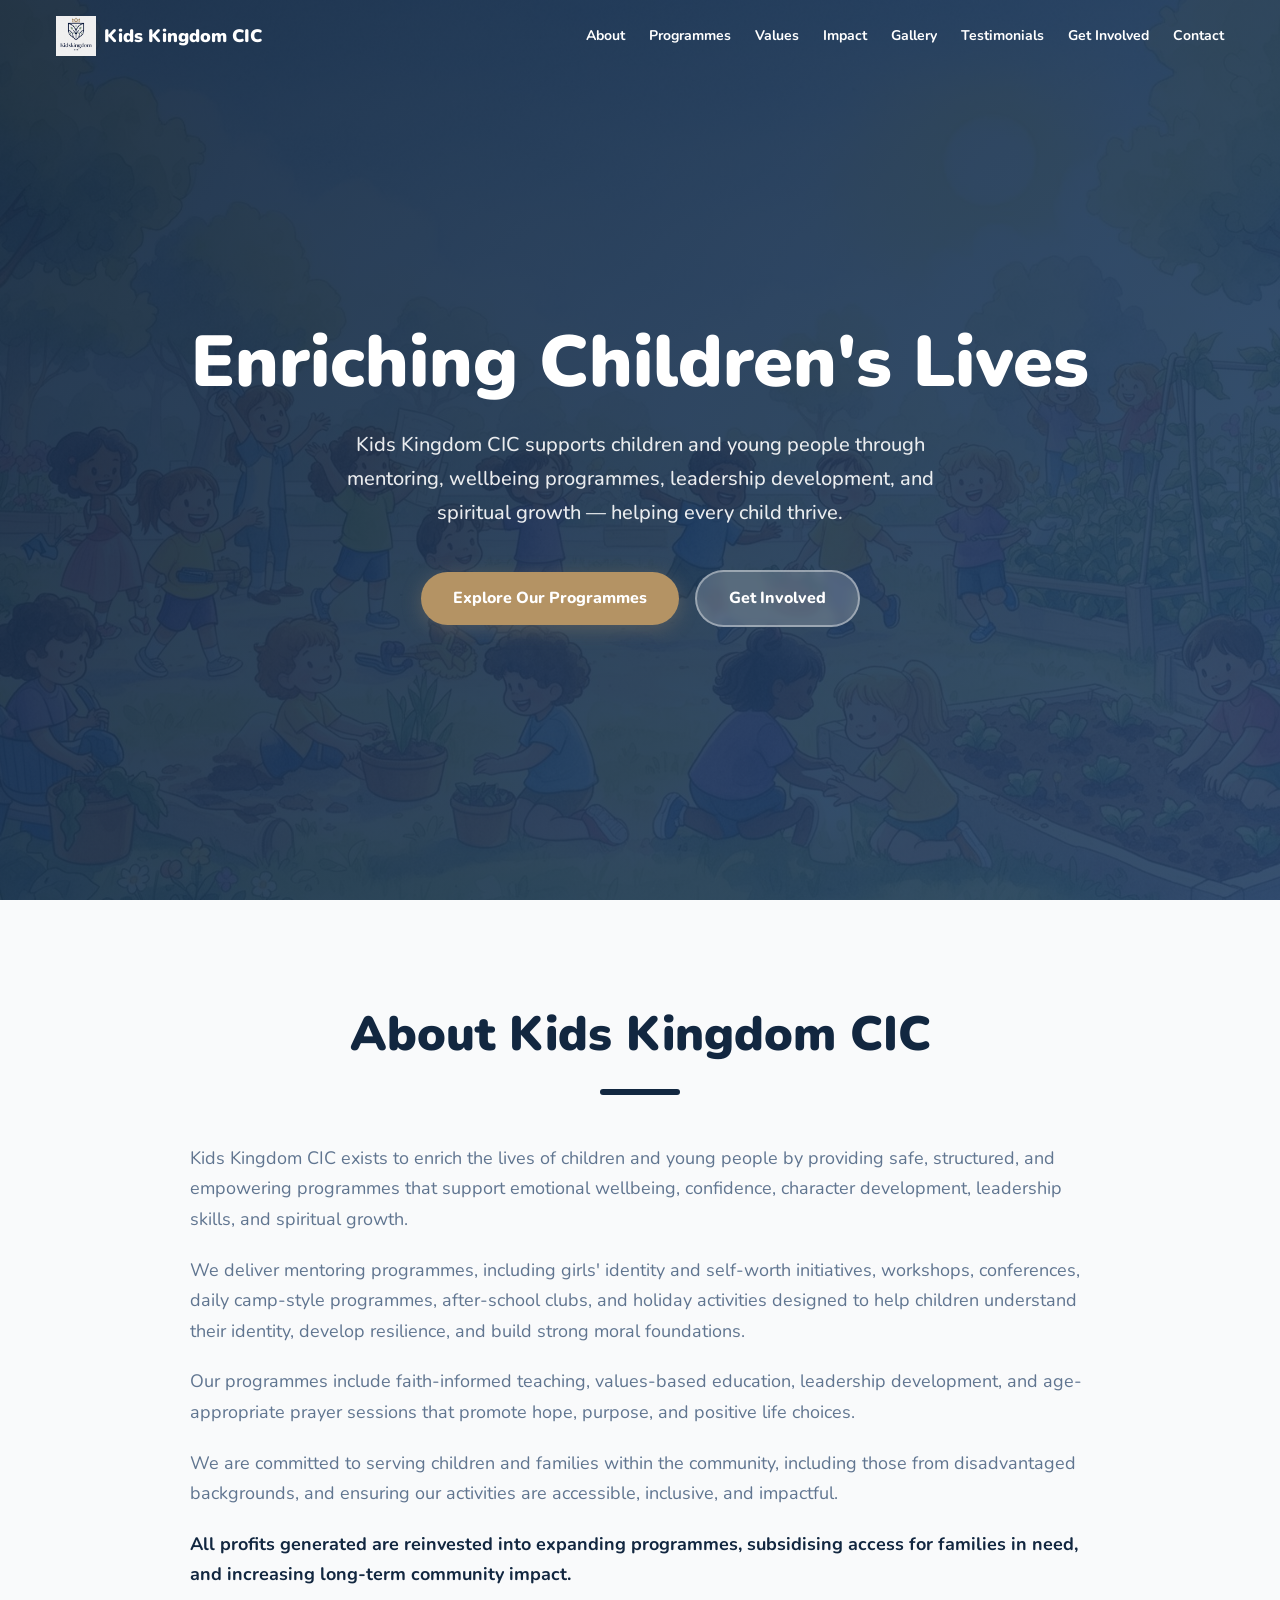
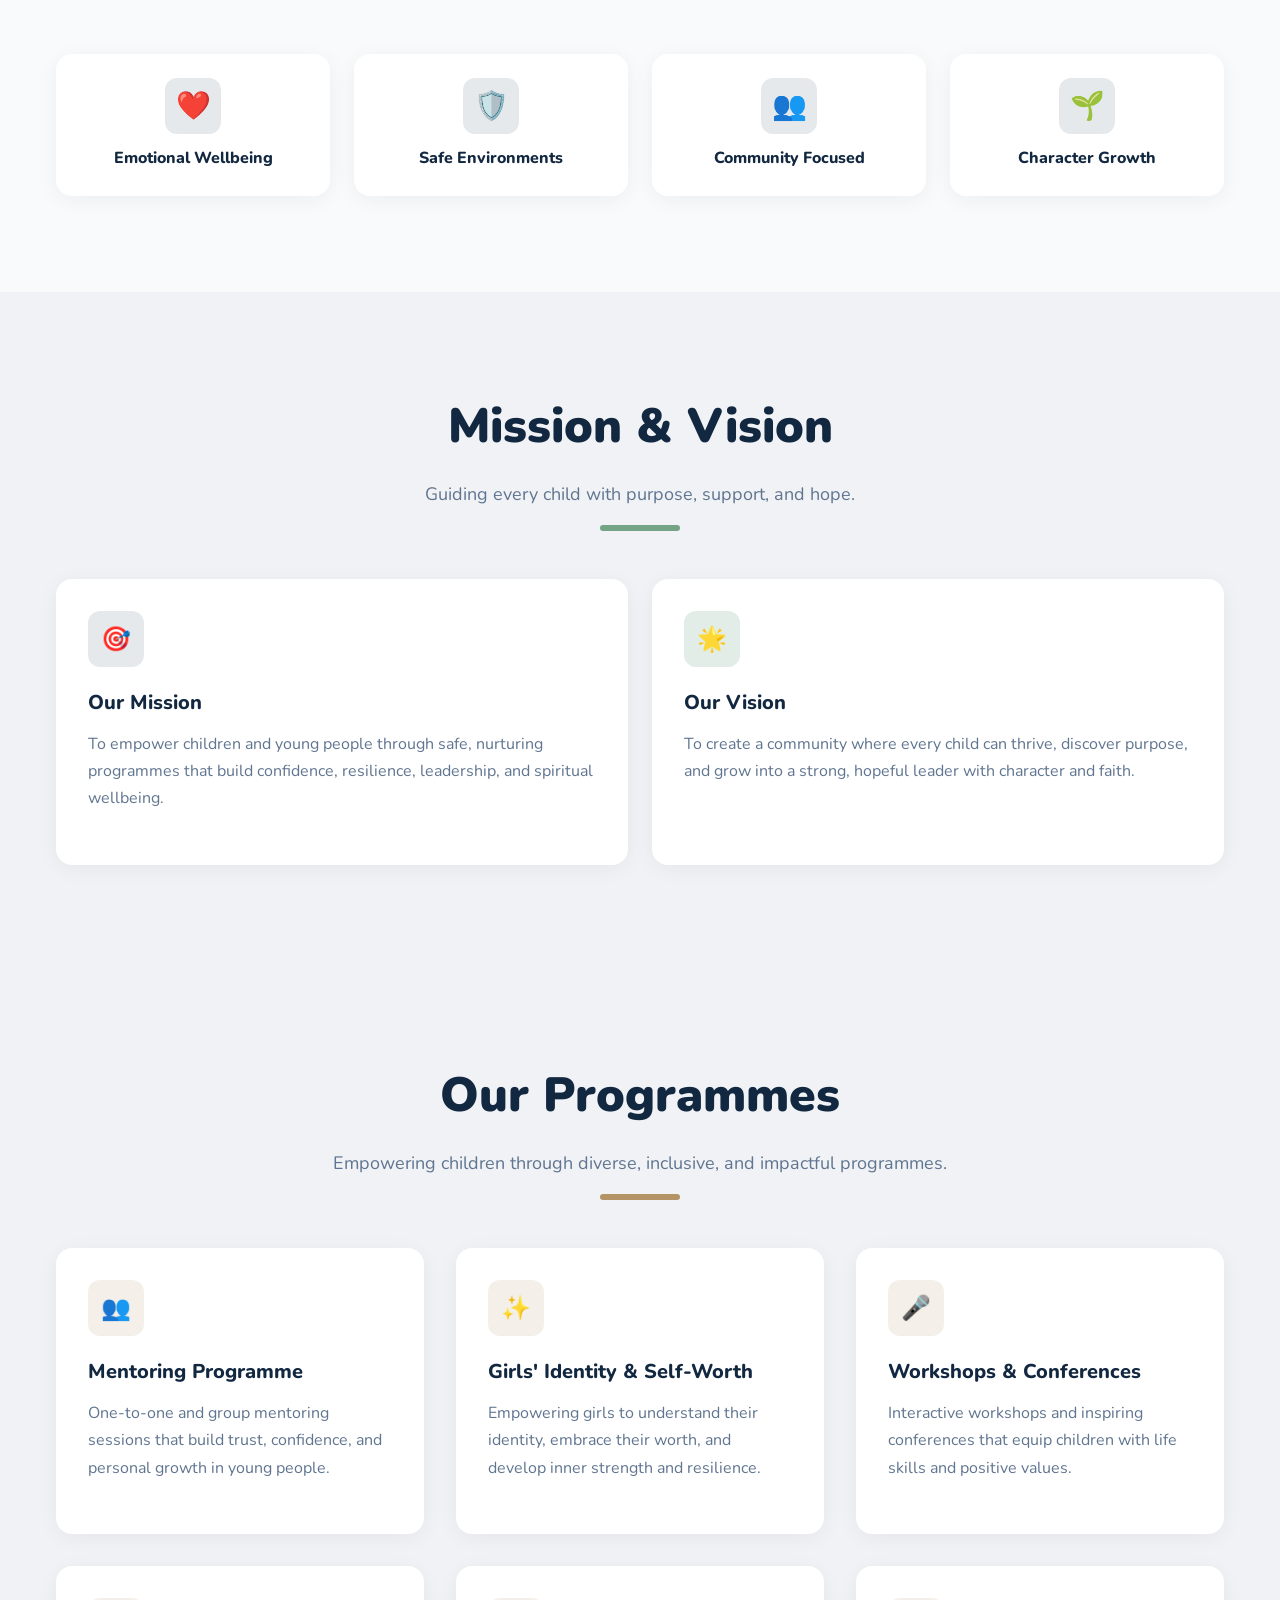
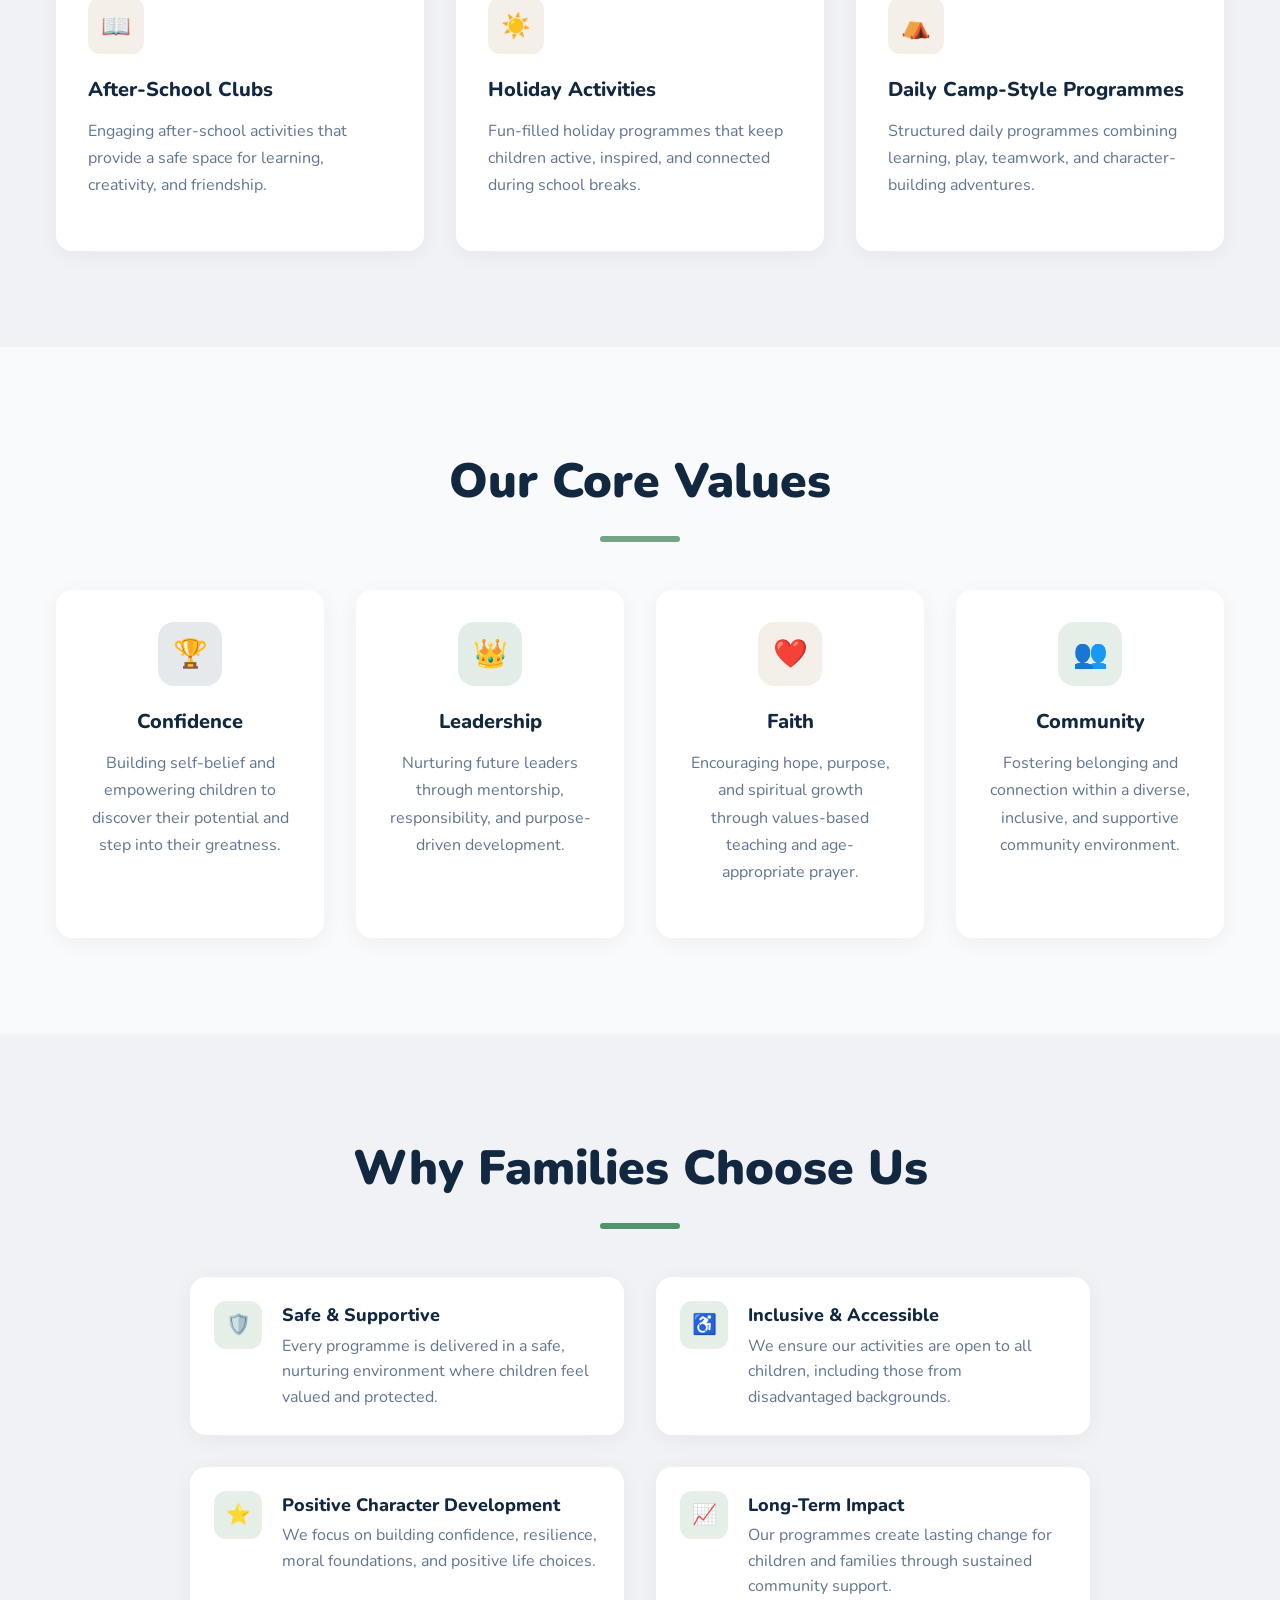
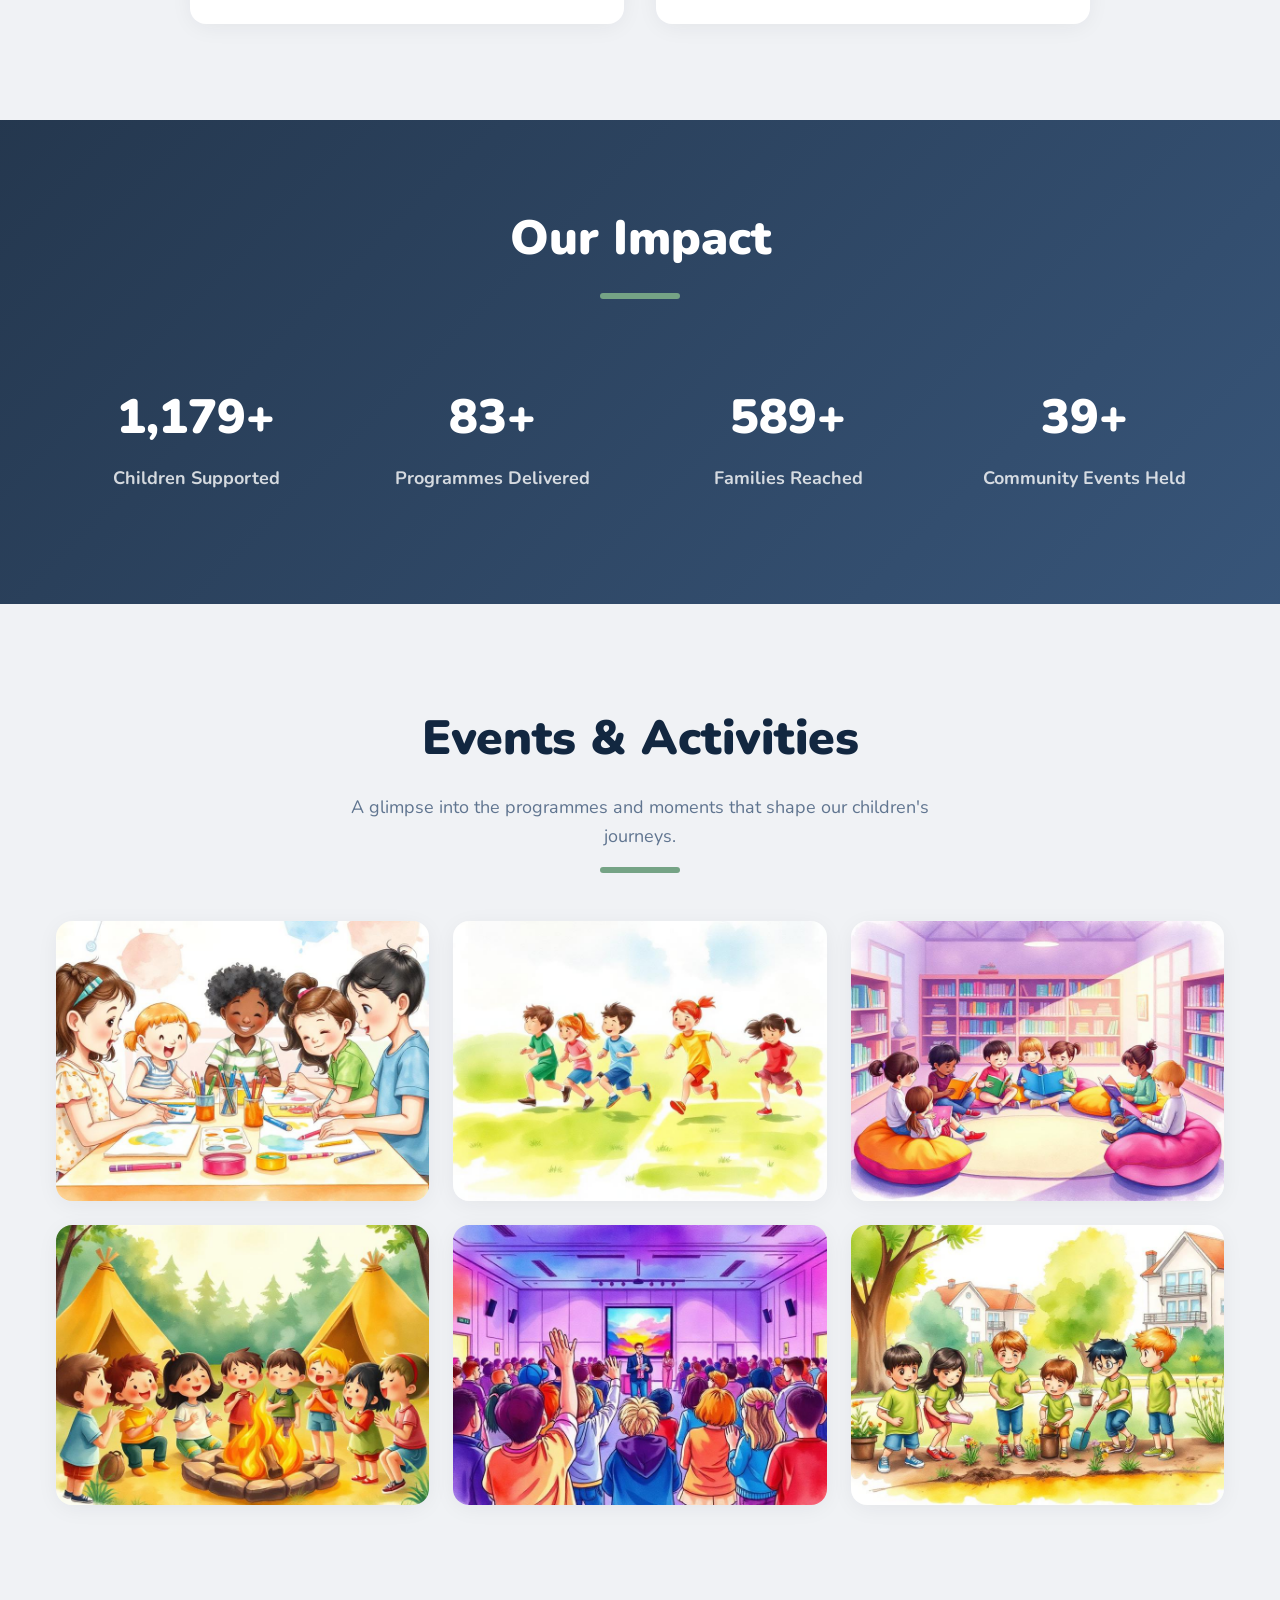
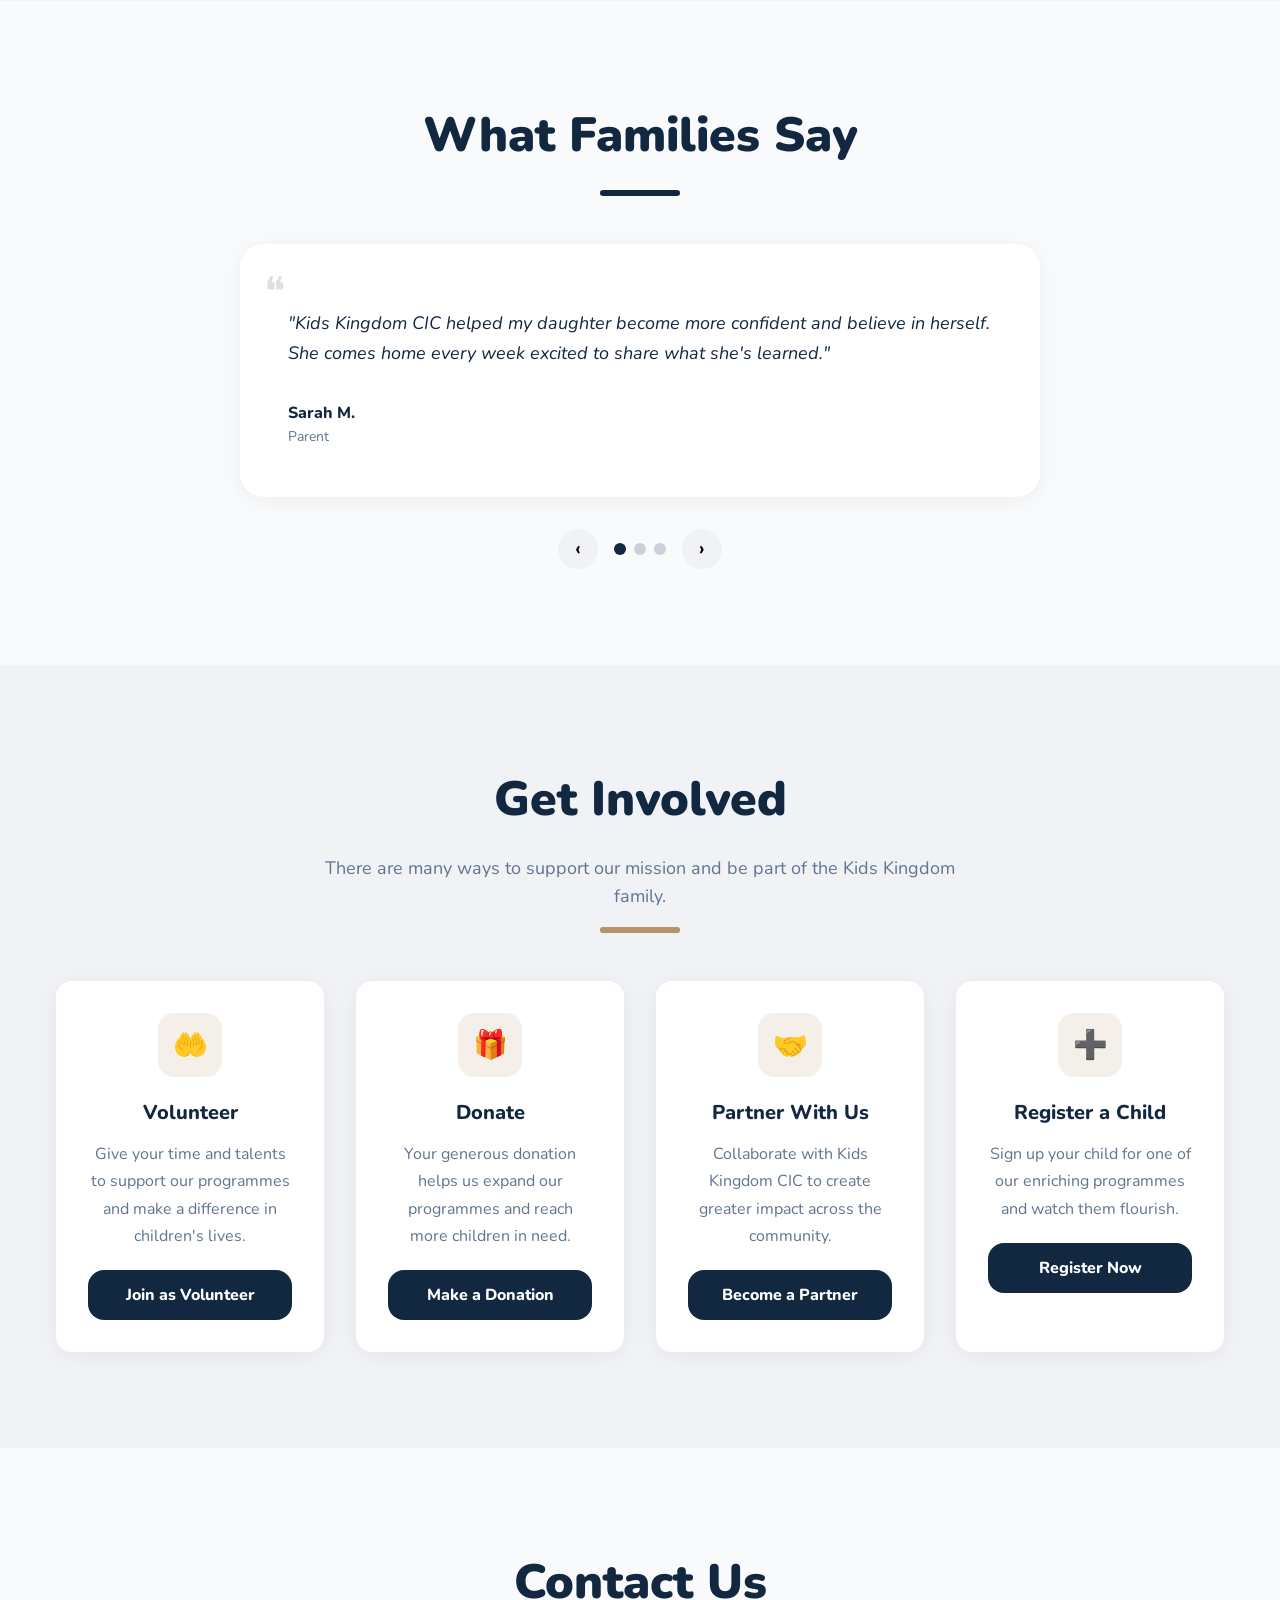
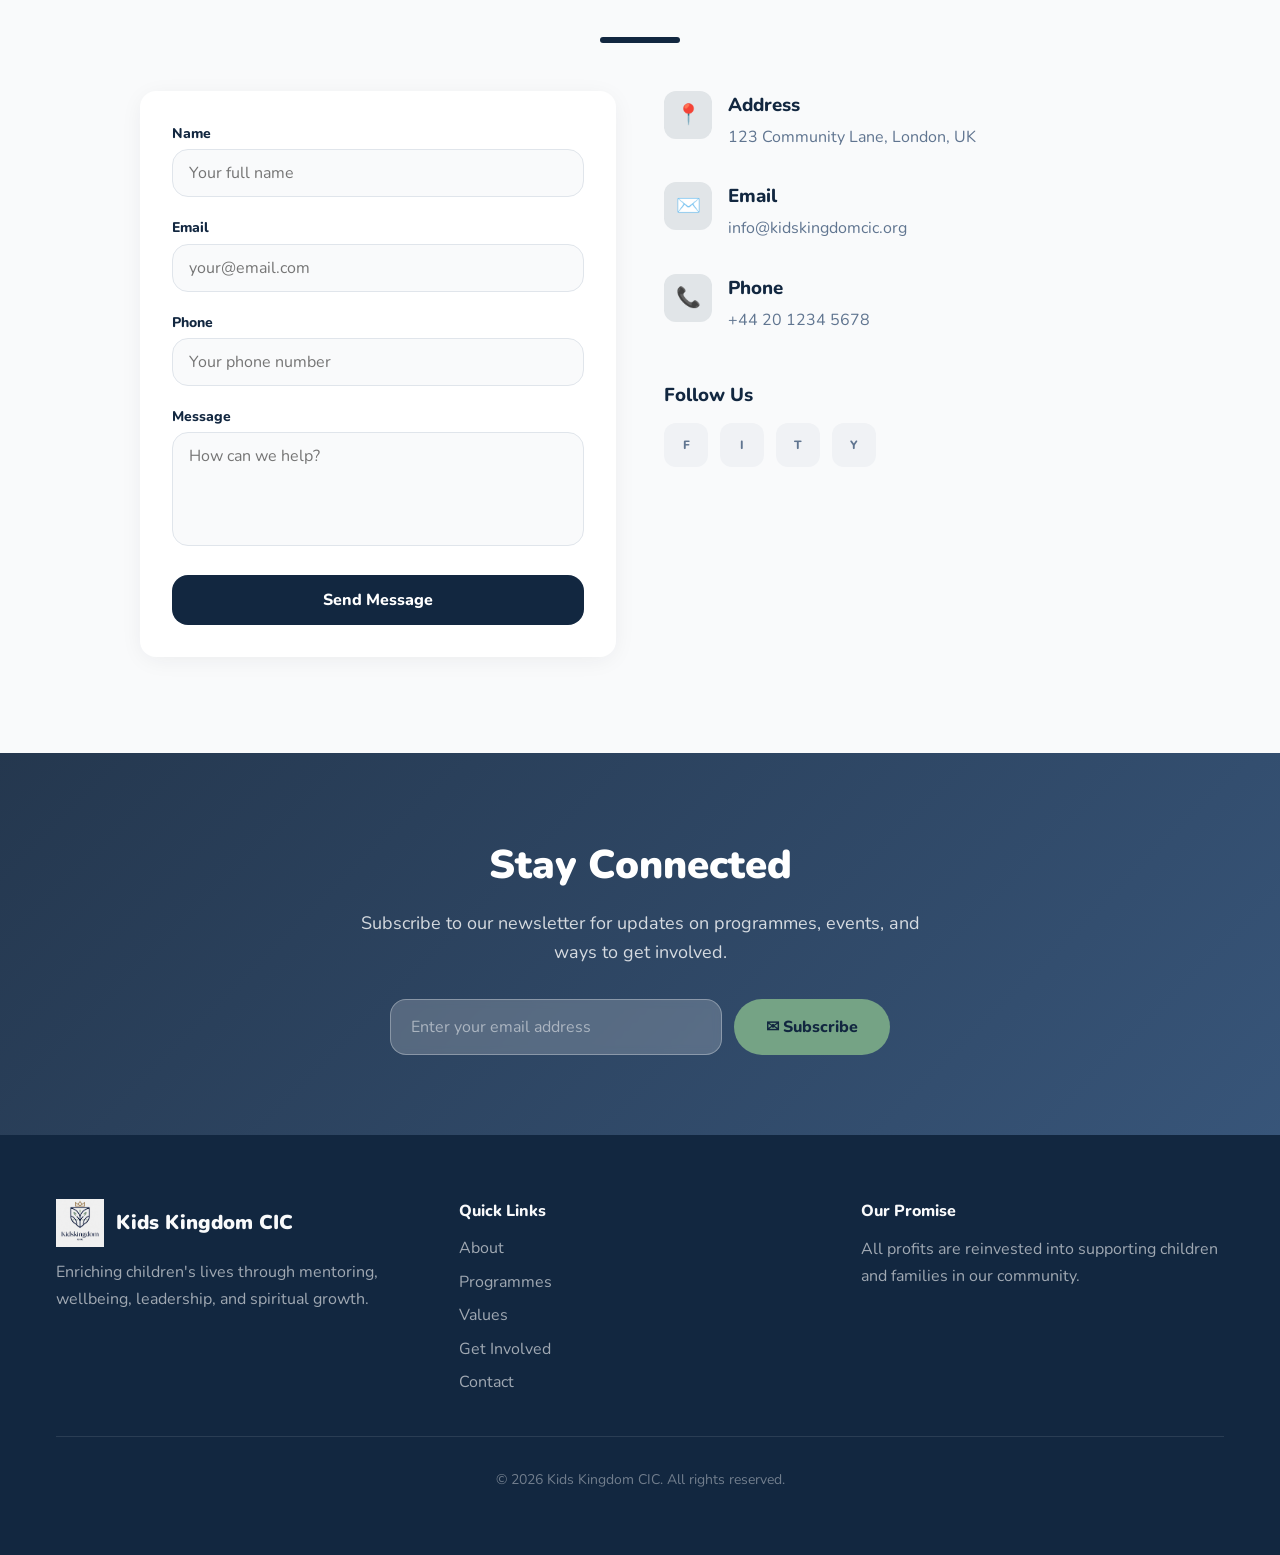
==== index.html @ 031cac7a "Add files via upload" ====
<!DOCTYPE html>
<html lang="en">
<head>
  <meta charset="UTF-8" />
  <meta name="viewport" content="width=device-width, initial-scale=1.0" />
  <title>Kids Kingdom CIC – Enriching Children's Lives</title>
  <meta name="description" content="Kids Kingdom CIC supports children and young people through mentoring, wellbeing programmes, leadership development, and spiritual growth." />
  <link rel="icon" type="image/png" href="assets/logo.png" />
  <link rel="preconnect" href="https://fonts.googleapis.com" />
  <link href="https://fonts.googleapis.com/css2?family=Nunito:wght@400;600;700;800;900&display=swap" rel="stylesheet" />
  <link rel="stylesheet" href="style.css" />
</head>
<body>

  <!-- ==================== NAVBAR ==================== -->
  <nav id="navbar">
    <div class="nav-container">
      <a href="#" class="nav-brand">
        <img src="assets/logo.png" alt="Kids Kingdom CIC" class="nav-logo" />
        <span class="nav-title">Kids Kingdom CIC</span>
      </a>

      <div class="nav-links" id="navLinks">
        <a href="#about">About</a>
        <a href="#programmes">Programmes</a>
        <a href="#values">Values</a>
        <a href="#impact">Impact</a>
        <a href="#gallery">Gallery</a>
        <a href="#testimonials">Testimonials</a>
        <a href="#get-involved">Get Involved</a>
        <a href="#contact">Contact</a>
      </div>

      <button class="nav-toggle" id="navToggle" aria-label="Toggle menu">
        <span></span><span></span><span></span>
      </button>
    </div>

    <!-- Mobile menu -->
    <div class="mobile-menu" id="mobileMenu">
      <a href="#about">About</a>
      <a href="#programmes">Programmes</a>
      <a href="#values">Values</a>
      <a href="#impact">Impact</a>
      <a href="#gallery">Gallery</a>
      <a href="#testimonials">Testimonials</a>
      <a href="#get-involved">Get Involved</a>
      <a href="#contact">Contact</a>
    </div>
  </nav>

  <!-- ==================== HERO ==================== -->
  <section class="hero">
    <img src="assets/hero-children.jpg" alt="Happy children playing and learning together" class="hero-bg" />
    <div class="hero-overlay"></div>
    <div class="hero-content container">
      <h1>Enriching Children's Lives</h1>
      <p>Kids Kingdom CIC supports children and young people through mentoring, wellbeing programmes, leadership development, and spiritual growth — helping every child thrive.</p>
      <div class="hero-buttons">
        <a href="#programmes" class="btn btn-secondary">Explore Our Programmes</a>
        <a href="#get-involved" class="btn btn-outline">Get Involved</a>
      </div>
    </div>
  </section>

  <!-- ==================== ABOUT ==================== -->
  <section id="about" class="section">
    <div class="container">
      <div class="section-header fade-in-up">
        <h2>About Kids Kingdom CIC</h2>
        <div class="section-line bg-primary"></div>
      </div>
      <div class="about-text fade-in-up">
        <p>Kids Kingdom CIC exists to enrich the lives of children and young people by providing safe, structured, and empowering programmes that support emotional wellbeing, confidence, character development, leadership skills, and spiritual growth.</p>
        <p>We deliver mentoring programmes, including girls' identity and self-worth initiatives, workshops, conferences, daily camp-style programmes, after-school clubs, and holiday activities designed to help children understand their identity, develop resilience, and build strong moral foundations.</p>
        <p>Our programmes include faith-informed teaching, values-based education, leadership development, and age-appropriate prayer sessions that promote hope, purpose, and positive life choices.</p>
        <p>We are committed to serving children and families within the community, including those from disadvantaged backgrounds, and ensuring our activities are accessible, inclusive, and impactful.</p>
        <p class="highlight">All profits generated are reinvested into expanding programmes, subsidising access for families in need, and increasing long-term community impact.</p>
      </div>
      <div class="highlights-grid fade-in-up">
        <div class="highlight-card">
          <div class="highlight-icon">❤️</div>
          <span>Emotional Wellbeing</span>
        </div>
        <div class="highlight-card">
          <div class="highlight-icon">🛡️</div>
          <span>Safe Environments</span>
        </div>
        <div class="highlight-card">
          <div class="highlight-icon">👥</div>
          <span>Community Focused</span>
        </div>
        <div class="highlight-card">
          <div class="highlight-icon">🌱</div>
          <span>Character Growth</span>
        </div>
      </div>
    </div>
  </section>

  <!-- ==================== MISSION & VISION ==================== -->
  <section id="mission-vision" class="section section-alt">
    <div class="container">
      <div class="section-header fade-in-up">
        <h2>Mission & Vision</h2>
        <p class="section-subtitle">Guiding every child with purpose, support, and hope.</p>
        <div class="section-line bg-accent"></div>
      </div>
      <div class="mission-grid fade-in-up">
        <div class="card">
          <div class="card-icon bg-primary-light">🎯</div>
          <h3>Our Mission</h3>
          <p>To empower children and young people through safe, nurturing programmes that build confidence, resilience, leadership, and spiritual wellbeing.</p>
        </div>
        <div class="card">
          <div class="card-icon bg-accent-light">🌟</div>
          <h3>Our Vision</h3>
          <p>To create a community where every child can thrive, discover purpose, and grow into a strong, hopeful leader with character and faith.</p>
        </div>
      </div>
    </div>
  </section>

  <!-- ==================== PROGRAMMES ==================== -->
  <section id="programmes" class="section section-alt">
    <div class="container">
      <div class="section-header fade-in-up">
        <h2>Our Programmes</h2>
        <p class="section-subtitle">Empowering children through diverse, inclusive, and impactful programmes.</p>
        <div class="section-line bg-secondary"></div>
      </div>
      <div class="programmes-grid">
        <div class="card fade-in-up">
          <div class="card-icon bg-secondary-light">👥</div>
          <h3>Mentoring Programme</h3>
          <p>One-to-one and group mentoring sessions that build trust, confidence, and personal growth in young people.</p>
        </div>
        <div class="card fade-in-up">
          <div class="card-icon bg-secondary-light">✨</div>
          <h3>Girls' Identity & Self-Worth</h3>
          <p>Empowering girls to understand their identity, embrace their worth, and develop inner strength and resilience.</p>
        </div>
        <div class="card fade-in-up">
          <div class="card-icon bg-secondary-light">🎤</div>
          <h3>Workshops & Conferences</h3>
          <p>Interactive workshops and inspiring conferences that equip children with life skills and positive values.</p>
        </div>
        <div class="card fade-in-up">
          <div class="card-icon bg-secondary-light">📖</div>
          <h3>After-School Clubs</h3>
          <p>Engaging after-school activities that provide a safe space for learning, creativity, and friendship.</p>
        </div>
        <div class="card fade-in-up">
          <div class="card-icon bg-secondary-light">☀️</div>
          <h3>Holiday Activities</h3>
          <p>Fun-filled holiday programmes that keep children active, inspired, and connected during school breaks.</p>
        </div>
        <div class="card fade-in-up">
          <div class="card-icon bg-secondary-light">⛺</div>
          <h3>Daily Camp-Style Programmes</h3>
          <p>Structured daily programmes combining learning, play, teamwork, and character-building adventures.</p>
        </div>
      </div>
    </div>
  </section>

  <!-- ==================== VALUES ==================== -->
  <section id="values" class="section">
    <div class="container">
      <div class="section-header fade-in-up">
        <h2>Our Core Values</h2>
        <div class="section-line bg-accent"></div>
      </div>
      <div class="values-grid">
        <div class="card text-center fade-in-up">
          <div class="card-icon-lg bg-primary-light">🏆</div>
          <h3>Confidence</h3>
          <p>Building self-belief and empowering children to discover their potential and step into their greatness.</p>
        </div>
        <div class="card text-center fade-in-up">
          <div class="card-icon-lg bg-accent-light">👑</div>
          <h3>Leadership</h3>
          <p>Nurturing future leaders through mentorship, responsibility, and purpose-driven development.</p>
        </div>
        <div class="card text-center fade-in-up">
          <div class="card-icon-lg bg-secondary-light">❤️</div>
          <h3>Faith</h3>
          <p>Encouraging hope, purpose, and spiritual growth through values-based teaching and age-appropriate prayer.</p>
        </div>
        <div class="card text-center fade-in-up">
          <div class="card-icon-lg bg-success-light">👥</div>
          <h3>Community</h3>
          <p>Fostering belonging and connection within a diverse, inclusive, and supportive community environment.</p>
        </div>
      </div>
    </div>
  </section>

  <!-- ==================== WHY US ==================== -->
  <section class="section section-alt">
    <div class="container">
      <div class="section-header fade-in-up">
        <h2>Why Families Choose Us</h2>
        <div class="section-line bg-success"></div>
      </div>
      <div class="why-grid">
        <div class="why-card fade-in-up">
          <div class="why-icon">🛡️</div>
          <div>
            <h3>Safe & Supportive</h3>
            <p>Every programme is delivered in a safe, nurturing environment where children feel valued and protected.</p>
          </div>
        </div>
        <div class="why-card fade-in-up">
          <div class="why-icon">♿</div>
          <div>
            <h3>Inclusive & Accessible</h3>
            <p>We ensure our activities are open to all children, including those from disadvantaged backgrounds.</p>
          </div>
        </div>
        <div class="why-card fade-in-up">
          <div class="why-icon">⭐</div>
          <div>
            <h3>Positive Character Development</h3>
            <p>We focus on building confidence, resilience, moral foundations, and positive life choices.</p>
          </div>
        </div>
        <div class="why-card fade-in-up">
          <div class="why-icon">📈</div>
          <div>
            <h3>Long-Term Impact</h3>
            <p>Our programmes create lasting change for children and families through sustained community support.</p>
          </div>
        </div>
      </div>
    </div>
  </section>

  <!-- ==================== IMPACT ==================== -->
  <section id="impact" class="impact-section">
    <div class="container">
      <div class="section-header fade-in-up">
        <h2 class="text-white">Our Impact</h2>
        <div class="section-line bg-accent"></div>
      </div>
      <div class="stats-grid fade-in-up">
        <div class="stat-card">
          <div class="stat-number" data-target="1200">0</div>
          <div class="stat-label">Children Supported</div>
        </div>
        <div class="stat-card">
          <div class="stat-number" data-target="85">0</div>
          <div class="stat-label">Programmes Delivered</div>
        </div>
        <div class="stat-card">
          <div class="stat-number" data-target="600">0</div>
          <div class="stat-label">Families Reached</div>
        </div>
        <div class="stat-card">
          <div class="stat-number" data-target="40">0</div>
          <div class="stat-label">Community Events Held</div>
        </div>
      </div>
    </div>
  </section>

  <!-- ==================== GALLERY ==================== -->
  <section id="gallery" class="section section-alt">
    <div class="container">
      <div class="section-header fade-in-up">
        <h2>Events & Activities</h2>
        <p class="section-subtitle">A glimpse into the programmes and moments that shape our children's journeys.</p>
        <div class="section-line bg-accent"></div>
      </div>
      <div class="gallery-grid fade-in-up">
        <button class="gallery-item" onclick="openLightbox(0)">
          <img src="assets/gallery-arts.jpg" alt="Children enjoying arts and crafts" loading="lazy" />
          <div class="gallery-label"><span>Arts & Crafts</span></div>
        </button>
        <button class="gallery-item" onclick="openLightbox(1)">
          <img src="assets/gallery-sports.jpg" alt="Children playing team sports outdoors" loading="lazy" />
          <div class="gallery-label"><span>Sports Day</span></div>
        </button>
        <button class="gallery-item" onclick="openLightbox(2)">
          <img src="assets/gallery-mentoring.jpg" alt="Group reading and mentoring session" loading="lazy" />
          <div class="gallery-label"><span>Reading Circle</span></div>
        </button>
        <button class="gallery-item" onclick="openLightbox(3)">
          <img src="assets/gallery-camp.jpg" alt="Summer camp campfire activities" loading="lazy" />
          <div class="gallery-label"><span>Summer Camp</span></div>
        </button>
        <button class="gallery-item" onclick="openLightbox(4)">
          <img src="assets/gallery-workshop.jpg" alt="Children's workshop and conference" loading="lazy" />
          <div class="gallery-label"><span>Workshop</span></div>
        </button>
        <button class="gallery-item" onclick="openLightbox(5)">
          <img src="assets/gallery-community.jpg" alt="Community service and planting" loading="lazy" />
          <div class="gallery-label"><span>Community Day</span></div>
        </button>
      </div>
    </div>
  </section>

  <!-- Lightbox -->
  <div class="lightbox" id="lightbox" onclick="closeLightbox()">
    <button class="lightbox-close" onclick="closeLightbox()" aria-label="Close">✕</button>
    <img id="lightboxImg" src="" alt="" onclick="event.stopPropagation()" />
  </div>

  <!-- ==================== TESTIMONIALS ==================== -->
  <section id="testimonials" class="section">
    <div class="container">
      <div class="section-header fade-in-up">
        <h2>What Families Say</h2>
        <div class="section-line bg-primary"></div>
      </div>
      <div class="testimonial-slider fade-in-up">
        <div class="testimonial-card" id="testimonialCard">
          <div class="quote-icon">❝</div>
          <p class="testimonial-text" id="testimonialText"></p>
          <div class="testimonial-author">
            <p class="author-name" id="testimonialAuthor"></p>
            <p class="author-role" id="testimonialRole"></p>
          </div>
        </div>
        <div class="testimonial-controls">
          <button class="slider-btn" onclick="prevTestimonial()" aria-label="Previous">‹</button>
          <div class="slider-dots" id="sliderDots"></div>
          <button class="slider-btn" onclick="nextTestimonial()" aria-label="Next">›</button>
        </div>
      </div>
    </div>
  </section>

  <!-- ==================== GET INVOLVED ==================== -->
  <section id="get-involved" class="section section-alt">
    <div class="container">
      <div class="section-header fade-in-up">
        <h2>Get Involved</h2>
        <p class="section-subtitle">There are many ways to support our mission and be part of the Kids Kingdom family.</p>
        <div class="section-line bg-secondary"></div>
      </div>
      <div class="involve-grid">
        <div class="card text-center fade-in-up">
          <div class="card-icon-lg bg-secondary-light">🤲</div>
          <h3>Volunteer</h3>
          <p>Give your time and talents to support our programmes and make a difference in children's lives.</p>
          <button class="btn btn-primary btn-full">Join as Volunteer</button>
        </div>
        <div class="card text-center fade-in-up">
          <div class="card-icon-lg bg-secondary-light">🎁</div>
          <h3>Donate</h3>
          <p>Your generous donation helps us expand our programmes and reach more children in need.</p>
          <button class="btn btn-primary btn-full">Make a Donation</button>
        </div>
        <div class="card text-center fade-in-up">
          <div class="card-icon-lg bg-secondary-light">🤝</div>
          <h3>Partner With Us</h3>
          <p>Collaborate with Kids Kingdom CIC to create greater impact across the community.</p>
          <button class="btn btn-primary btn-full">Become a Partner</button>
        </div>
        <div class="card text-center fade-in-up">
          <div class="card-icon-lg bg-secondary-light">➕</div>
          <h3>Register a Child</h3>
          <p>Sign up your child for one of our enriching programmes and watch them flourish.</p>
          <button class="btn btn-primary btn-full">Register Now</button>
        </div>
      </div>
    </div>
  </section>

  <!-- ==================== CONTACT ==================== -->
  <section id="contact" class="section">
    <div class="container">
      <div class="section-header fade-in-up">
        <h2>Contact Us</h2>
        <div class="section-line bg-primary"></div>
      </div>
      <div class="contact-grid">
        <!-- Contact Form -->
        <div class="card fade-in-up" id="contactFormCard">
          <form id="contactForm" class="contact-form">
            <div class="form-group">
              <label for="contactName">Name</label>
              <input type="text" id="contactName" required placeholder="Your full name" />
            </div>
            <div class="form-group">
              <label for="contactEmail">Email</label>
              <input type="email" id="contactEmail" required placeholder="your@email.com" />
            </div>
            <div class="form-group">
              <label for="contactPhone">Phone</label>
              <input type="tel" id="contactPhone" placeholder="Your phone number" />
            </div>
            <div class="form-group">
              <label for="contactMessage">Message</label>
              <textarea id="contactMessage" required rows="4" placeholder="How can we help?"></textarea>
            </div>
            <button type="submit" class="btn btn-primary btn-full">Send Message</button>
          </form>
          <div class="form-success" id="contactSuccess" style="display:none;">
            <div class="success-icon">✅</div>
            <p>Thank you! We'll be in touch soon.</p>
          </div>
        </div>
        <!-- Contact Info -->
        <div class="contact-info fade-in-up">
          <div class="info-item">
            <div class="info-icon">📍</div>
            <div><h3>Address</h3><p>123 Community Lane, London, UK</p></div>
          </div>
          <div class="info-item">
            <div class="info-icon">✉️</div>
            <div><h3>Email</h3><p>info@kidskingdomcic.org</p></div>
          </div>
          <div class="info-item">
            <div class="info-icon">📞</div>
            <div><h3>Phone</h3><p>+44 20 1234 5678</p></div>
          </div>
          <div class="social-links">
            <h3>Follow Us</h3>
            <div class="social-icons">
              <a href="#" class="social-icon">F</a>
              <a href="#" class="social-icon">I</a>
              <a href="#" class="social-icon">T</a>
              <a href="#" class="social-icon">Y</a>
            </div>
          </div>
        </div>
      </div>
    </div>
  </section>

  <!-- ==================== NEWSLETTER ==================== -->
  <section class="newsletter-section">
    <div class="container text-center">
      <h2 class="text-white">Stay Connected</h2>
      <p class="newsletter-subtitle">Subscribe to our newsletter for updates on programmes, events, and ways to get involved.</p>
      <form id="newsletterForm" class="newsletter-form">
        <input type="email" id="newsletterEmail" required placeholder="Enter your email address" />
        <button type="submit" class="btn btn-accent">✉ Subscribe</button>
      </form>
      <p class="newsletter-success" id="newsletterSuccess" style="display:none;">✅ Thank you for subscribing!</p>
    </div>
  </section>

  <!-- ==================== FOOTER ==================== -->
  <footer class="footer">
    <div class="container">
      <div class="footer-grid">
        <div>
          <div class="footer-brand">
            <img src="assets/logo.png" alt="Kids Kingdom CIC" class="footer-logo" />
            <h3>Kids Kingdom CIC</h3>
          </div>
          <p class="footer-desc">Enriching children's lives through mentoring, wellbeing, leadership, and spiritual growth.</p>
        </div>
        <div>
          <h4>Quick Links</h4>
          <nav class="footer-links">
            <a href="#about">About</a>
            <a href="#programmes">Programmes</a>
            <a href="#values">Values</a>
            <a href="#get-involved">Get Involved</a>
            <a href="#contact">Contact</a>
          </nav>
        </div>
        <div>
          <h4>Our Promise</h4>
          <p class="footer-desc">All profits are reinvested into supporting children and families in our community.</p>
        </div>
      </div>
      <div class="footer-bottom">
        <p>&copy; 2026 Kids Kingdom CIC. All rights reserved.</p>
      </div>
    </div>
  </footer>

  <script src="script.js"></script>
</body>
</html>
---- style.css ----
/* ===========================
   Kids Kingdom CIC – style.css
   =========================== */

/* ---------- CSS Variables ---------- */
:root {
  --primary: hsl(213, 56%, 16%);
  --primary-fg: hsl(0, 0%, 100%);
  --primary-light: hsl(213, 56%, 16%, 0.1);

  --secondary: hsl(35, 35%, 55%);
  --secondary-fg: hsl(0, 0%, 100%);
  --secondary-light: hsl(35, 35%, 55%, 0.15);

  --accent: hsl(140, 20%, 55%);
  --accent-fg: hsl(213, 56%, 16%);
  --accent-light: hsl(140, 20%, 55%, 0.2);

  --success: hsl(140, 30%, 45%);
  --success-light: hsl(140, 30%, 45%, 0.15);

  --bg: hsl(210, 20%, 98%);
  --fg: hsl(213, 56%, 16%);
  --muted: hsl(210, 20%, 95%);
  --muted-fg: hsl(213, 20%, 47%);
  --card: hsl(0, 0%, 100%);
  --border: hsl(213, 20%, 90%);

  --hero-gradient: linear-gradient(135deg, hsl(213 56% 16% / 0.92), hsl(213 56% 26% / 0.88));
  --shadow: 0 4px 24px -4px hsl(230 25% 18% / 0.08);
  --shadow-hover: 0 8px 32px -4px hsl(230 25% 18% / 0.14);
  --radius: 1rem;

  --font: 'Nunito', sans-serif;
}

/* ---------- Reset ---------- */
*, *::before, *::after { box-sizing: border-box; margin: 0; padding: 0; }
html { scroll-behavior: smooth; }
body { font-family: var(--font); background: var(--bg); color: var(--fg); line-height: 1.6; }
img { max-width: 100%; display: block; }
a { text-decoration: none; color: inherit; }
button { cursor: pointer; border: none; background: none; font-family: inherit; }

/* ---------- Utilities ---------- */
.container { max-width: 1200px; margin: 0 auto; padding: 0 1rem; }
.text-center { text-align: center; }
.text-white { color: var(--primary-fg); }
.bg-primary { background: var(--primary); }
.bg-secondary { background: var(--secondary); }
.bg-accent { background: var(--accent); }
.bg-success { background: var(--success); }
.bg-primary-light { background: var(--primary-light); }
.bg-secondary-light { background: var(--secondary-light); }
.bg-accent-light { background: var(--accent-light); }
.bg-success-light { background: var(--success-light); }

/* ---------- Fade-in Animation ---------- */
.fade-in-up {
  opacity: 0;
  transform: translateY(30px);
  transition: opacity 0.6s ease-out, transform 0.6s ease-out;
}
.fade-in-up.visible {
  opacity: 1;
  transform: translateY(0);
}

/* ---------- Buttons ---------- */
.btn {
  display: inline-flex; align-items: center; justify-content: center; gap: 0.5rem;
  padding: 0.875rem 2rem; border-radius: 50px; font-weight: 800; font-size: 1rem;
  transition: all 0.3s; text-align: center;
}
.btn-primary { background: var(--primary); color: var(--primary-fg); }
.btn-primary:hover { opacity: 0.9; }
.btn-secondary { background: var(--secondary); color: var(--secondary-fg); box-shadow: 0 4px 20px hsl(35 35% 55% / 0.3); }
.btn-secondary:hover { transform: scale(1.05); box-shadow: 0 6px 28px hsl(35 35% 55% / 0.4); }
.btn-accent { background: var(--accent); color: var(--accent-fg); font-weight: 800; }
.btn-accent:hover { transform: scale(1.05); }
.btn-outline {
  background: hsl(0 0% 100% / 0.2); color: var(--primary-fg);
  border: 2px solid hsl(0 0% 100% / 0.4); backdrop-filter: blur(4px);
}
.btn-outline:hover { background: hsl(0 0% 100% / 0.3); transform: scale(1.05); }
.btn-full { width: 100%; border-radius: var(--radius); }

/* ---------- NAVBAR ---------- */
#navbar {
  position: fixed; top: 0; left: 0; right: 0; z-index: 50;
  transition: all 0.3s;
}
#navbar.scrolled {
  background: hsl(0 0% 100% / 0.95); backdrop-filter: blur(12px);
  box-shadow: 0 2px 16px hsl(0 0% 0% / 0.08);
}
.nav-container {
  max-width: 1200px; margin: 0 auto; display: flex;
  align-items: center; justify-content: space-between; padding: 1rem;
}
.nav-brand { display: flex; align-items: center; gap: 0.5rem; min-width: 0; }
.nav-logo { height: 40px; width: auto; }
.nav-title { font-size: 1.125rem; font-weight: 900; color: var(--primary-fg); transition: color 0.3s; white-space: nowrap; }
#navbar.scrolled .nav-title { color: var(--primary); }
.nav-links { display: none; align-items: center; gap: 1.5rem; }
.nav-links a {
  font-size: 0.875rem; font-weight: 700; color: var(--primary-fg);
  transition: color 0.3s; white-space: nowrap;
}
.nav-links a:hover { color: var(--secondary); }
#navbar.scrolled .nav-links a { color: var(--fg); }
#navbar.scrolled .nav-links a:hover { color: var(--primary); }

/* Hamburger */
.nav-toggle { display: flex; flex-direction: column; gap: 5px; padding: 0.5rem; }
.nav-toggle span { display: block; width: 24px; height: 2px; background: var(--primary-fg); border-radius: 2px; transition: all 0.3s; }
#navbar.scrolled .nav-toggle span { background: var(--fg); }
.nav-toggle.open span:nth-child(1) { transform: translateY(7px) rotate(45deg); }
.nav-toggle.open span:nth-child(2) { opacity: 0; }
.nav-toggle.open span:nth-child(3) { transform: translateY(-7px) rotate(-45deg); }

/* Mobile menu */
.mobile-menu {
  display: none; flex-direction: column; padding: 1rem;
  background: var(--card); border-top: 1px solid var(--border); box-shadow: 0 4px 20px hsl(0 0% 0% / 0.1);
}
.mobile-menu.open { display: flex; }
.mobile-menu a {
  padding: 0.75rem; border-radius: var(--radius); font-weight: 700;
  color: var(--fg); transition: background 0.3s;
}
.mobile-menu a:hover { background: var(--muted); }

@media (min-width: 1024px) {
  .nav-links { display: flex; }
  .nav-toggle { display: none; }
}

/* ---------- HERO ---------- */
.hero {
  position: relative; min-height: 100vh; display: flex;
  align-items: center; justify-content: center; overflow: hidden;
}
.hero-bg { position: absolute; inset: 0; width: 100%; height: 100%; object-fit: cover; }
.hero-overlay { position: absolute; inset: 0; background: var(--hero-gradient); }
.hero-content { position: relative; z-index: 10; text-align: center; padding: 7rem 1rem 4rem; max-width: 1000px; width: 100%; }
.hero h1 { font-size: 2.25rem; font-weight: 900; color: var(--primary-fg); margin-bottom: 1.5rem; line-height: 1.15; }
.hero p { font-size: 1.125rem; color: hsl(0 0% 100% / 0.9); max-width: 640px; margin: 0 auto 2.5rem; font-weight: 500; line-height: 1.7; }
.hero-buttons { display: flex; flex-direction: column; gap: 1rem; justify-content: center; align-items: center; width: 100%; }

@media (min-width: 640px) {
  .hero h1 { font-size: 3.25rem; }
  .hero p { font-size: 1.25rem; }
  .hero-buttons { flex-direction: row; }
}
@media (min-width: 1024px) { .hero h1 { font-size: 4.5rem; } }

@media (max-width: 639px) {
  .hero { min-height: 80vh; }
  .hero-content { padding: 6rem 1rem 3rem; }
  .hero h1 { font-size: 2rem; }
  .hero p { margin-bottom: 2rem; }
  .section { padding: 4rem 0; }
  .section-header { margin-bottom: 2rem; }
  .section-header h2 { font-size: 2rem; }
  .section-subtitle { font-size: 1rem; }
  .card { padding: 1.5rem; }
  .footer { padding: 3rem 0; }
  .footer-grid { gap: 1.5rem; }
  .gallery-grid { gap: 0.75rem; }
  .mobile-menu { padding: 0.75rem 1rem; }
  .mobile-menu a { padding: 0.75rem; }
}

/* ---------- SECTIONS ---------- */
.section { padding: 6rem 0; }
.section-alt { background: var(--muted); }
.section-header { text-align: center; margin-bottom: 3rem; }
.section-header h2 { font-size: 1.875rem; font-weight: 900; margin-bottom: 1rem; }
.section-subtitle { color: var(--muted-fg); font-size: 1.125rem; max-width: 640px; margin: 0 auto; }
.section-line { width: 5rem; height: 0.375rem; border-radius: 50px; margin: 1rem auto 0; }

@media (min-width: 768px) { .section-header h2 { font-size: 3rem; } }

/* ---------- ABOUT ---------- */
.about-text { max-width: 900px; margin: 0 auto; }
.about-text p { color: var(--muted-fg); font-size: 1.125rem; line-height: 1.7; margin-bottom: 1.25rem; }
.about-text .highlight { font-weight: 700; color: var(--fg); }
.highlights-grid {
  display: grid; grid-template-columns: repeat(2, 1fr); gap: 1.5rem; margin-top: 4rem;
}
.highlight-card {
  display: flex; flex-direction: column; align-items: center; gap: 0.75rem;
  padding: 1.5rem; border-radius: var(--radius); background: var(--card);
  box-shadow: var(--shadow); transition: box-shadow 0.3s;
}
.highlight-card:hover { box-shadow: var(--shadow-hover); }
.highlight-icon { font-size: 1.75rem; width: 56px; height: 56px; border-radius: 12px; background: var(--primary-light); display: flex; align-items: center; justify-content: center; }
.highlight-card span { font-weight: 800; text-align: center; }
@media (min-width: 768px) { .highlights-grid { grid-template-columns: repeat(4, 1fr); } }

.mission-grid {
  display: grid; gap: 1.5rem; margin-top: 3rem;
}
@media (min-width: 768px) { .mission-grid { grid-template-columns: repeat(2, 1fr); } }

/* ---------- CARDS ---------- */
.card {
  background: var(--card); border-radius: var(--radius); padding: 2rem;
  box-shadow: var(--shadow); transition: all 0.3s;
}
.card:hover { box-shadow: var(--shadow-hover); transform: translateY(-4px); }
.card h3 { font-size: 1.25rem; font-weight: 800; margin-bottom: 0.75rem; }
.card p { color: var(--muted-fg); line-height: 1.7; margin-bottom: 1.25rem; }
.card-icon {
  width: 56px; height: 56px; border-radius: 12px; display: flex;
  align-items: center; justify-content: center; font-size: 1.5rem; margin-bottom: 1.25rem;
}
.card-icon-lg {
  width: 64px; height: 64px; border-radius: var(--radius); display: flex;
  align-items: center; justify-content: center; font-size: 1.75rem; margin: 0 auto 1.25rem;
}
.card-link { color: var(--primary); font-weight: 800; transition: all 0.3s; }
.card-link:hover { text-decoration: underline; text-underline-offset: 4px; }

/* ---------- PROGRAMME GRID ---------- */
.programmes-grid { display: grid; gap: 2rem; }
@media (min-width: 640px) { .programmes-grid { grid-template-columns: repeat(2, 1fr); } }
@media (min-width: 1024px) { .programmes-grid { grid-template-columns: repeat(3, 1fr); } }

/* ---------- VALUES GRID ---------- */
.values-grid { display: grid; gap: 2rem; }
@media (min-width: 640px) { .values-grid { grid-template-columns: repeat(2, 1fr); } }
@media (min-width: 1024px) { .values-grid { grid-template-columns: repeat(4, 1fr); } }

/* ---------- WHY US ---------- */
.why-grid { display: grid; gap: 2rem; max-width: 900px; margin: 0 auto; }
@media (min-width: 640px) { .why-grid { grid-template-columns: repeat(2, 1fr); } }
.why-card {
  display: flex; gap: 1.25rem; padding: 1.5rem; border-radius: var(--radius);
  background: var(--card); box-shadow: var(--shadow); transition: box-shadow 0.3s;
}
.why-card:hover { box-shadow: var(--shadow-hover); }
.why-icon {
  width: 48px; height: 48px; border-radius: 12px; background: var(--success-light);
  display: flex; align-items: center; justify-content: center; font-size: 1.25rem; flex-shrink: 0;
}
.why-card h3 { font-size: 1.125rem; font-weight: 800; margin-bottom: 0.25rem; }
.why-card p { color: var(--muted-fg); line-height: 1.6; margin: 0; }

/* ---------- IMPACT ---------- */
.impact-section { padding: 5rem 0; background: var(--hero-gradient); }
.stats-grid { display: grid; grid-template-columns: repeat(2, 1fr); gap: 1rem; }
@media (min-width: 1024px) { .stats-grid { grid-template-columns: repeat(4, 1fr); } }
.stat-card { text-align: center; padding: 2rem; }
.stat-number { font-size: 2.5rem; font-weight: 900; color: var(--primary-fg); margin-bottom: 0.5rem; }
.stat-label { color: hsl(0 0% 100% / 0.8); font-weight: 700; font-size: 1.125rem; }
@media (min-width: 768px) { .stat-number { font-size: 3rem; } }

/* ---------- GALLERY ---------- */
.gallery-grid { display: grid; grid-template-columns: repeat(2, 1fr); gap: 1rem; }
@media (min-width: 768px) { .gallery-grid { grid-template-columns: repeat(3, 1fr); gap: 1.5rem; } }
.gallery-item {
  position: relative; border-radius: var(--radius); overflow: hidden;
  box-shadow: var(--shadow); transition: all 0.3s; aspect-ratio: 4/3; padding: 0; border: none;
}
.gallery-item:hover { box-shadow: var(--shadow-hover); transform: translateY(-4px); }
.gallery-item img { width: 100%; height: 100%; object-fit: cover; transition: transform 0.5s; }
.gallery-item:hover img { transform: scale(1.05); }
.gallery-label {
  position: absolute; inset: 0;
  background: linear-gradient(to top, hsl(0 0% 0% / 0.6), transparent);
  display: flex; align-items: flex-end; padding: 1rem;
  opacity: 0; transition: opacity 0.3s;
}
@supports not (aspect-ratio: 4/3) {
  .gallery-item { padding-top: 75%; }
  .gallery-item img { position: absolute; inset: 0; width: 100%; height: 100%; }
}
@supports not (backdrop-filter: blur(4px)) {
  .btn-outline { background: rgba(255,255,255,0.85); }
  #navbar.scrolled { background: rgba(255,255,255,0.95); }
  .lightbox { background: rgba(0,0,0,0.85); }
}
.gallery-item:hover .gallery-label { opacity: 1; }
.gallery-label span { color: white; font-weight: 800; }

/* Lightbox */
.lightbox {
  display: none; position: fixed; inset: 0; z-index: 100;
  background: hsl(0 0% 0% / 0.85); backdrop-filter: blur(8px);
  align-items: center; justify-content: center; padding: 1rem;
}
.lightbox.open { display: flex; }
.lightbox img { max-width: 100%; max-height: 85vh; border-radius: var(--radius); box-shadow: 0 8px 40px hsl(0 0% 0% / 0.4); object-fit: contain; }
.lightbox-close {
  position: absolute; top: 1.5rem; right: 1.5rem; width: 40px; height: 40px;
  border-radius: 50%; background: hsl(0 0% 100% / 0.2); color: white;
  font-size: 1.25rem; display: flex; align-items: center; justify-content: center;
  transition: background 0.3s;
}
.lightbox-close:hover { background: hsl(0 0% 100% / 0.3); }

/* ---------- TESTIMONIALS ---------- */
.testimonial-slider { max-width: 800px; margin: 0 auto; }
.testimonial-card {
  background: var(--card); border-radius: 1.5rem; padding: 2rem;
  box-shadow: var(--shadow); position: relative;
}
@media (min-width: 768px) { .testimonial-card { padding: 3rem; } }
.quote-icon { font-size: 2.5rem; color: hsl(213 56% 16% / 0.15); position: absolute; top: 1rem; left: 1.5rem; }
.testimonial-text { font-size: 1.125rem; line-height: 1.7; font-style: italic; margin-bottom: 2rem; padding-top: 1rem; position: relative; z-index: 1; }
.author-name { font-weight: 800; }
.author-role { color: var(--muted-fg); font-size: 0.875rem; }
.testimonial-controls { display: flex; align-items: center; justify-content: center; gap: 1rem; margin-top: 2rem; }
.slider-btn {
  width: 40px; height: 40px; border-radius: 50%; background: var(--muted);
  font-size: 1.25rem; font-weight: 700; display: flex; align-items: center;
  justify-content: center; transition: background 0.3s;
}
.slider-btn:hover { background: var(--primary-light); }
.slider-dots { display: flex; gap: 0.5rem; }
.slider-dot {
  width: 12px; height: 12px; border-radius: 50%;
  background: hsl(213 20% 47% / 0.3); border: none; padding: 0;
  transition: background 0.3s; cursor: pointer;
}
.slider-dot.active { background: var(--primary); }

/* ---------- GET INVOLVED ---------- */
.involve-grid { display: grid; gap: 2rem; }
@media (min-width: 640px) { .involve-grid { grid-template-columns: repeat(2, 1fr); } }
@media (min-width: 1024px) { .involve-grid { grid-template-columns: repeat(4, 1fr); } }

/* ---------- CONTACT ---------- */
.contact-grid { display: grid; gap: 3rem; max-width: 1000px; margin: 0 auto; }
@media (min-width: 1024px) { .contact-grid { grid-template-columns: repeat(2, 1fr); } }
.contact-form { display: flex; flex-direction: column; gap: 1.25rem; }
.form-group label { display: block; font-size: 0.875rem; font-weight: 800; margin-bottom: 0.25rem; }
.form-group input, .form-group textarea {
  width: 100%; padding: 0.75rem 1rem; border-radius: var(--radius);
  border: 1px solid var(--border); background: var(--bg); color: var(--fg);
  font-family: var(--font); font-size: 1rem; outline: none; transition: all 0.3s;
}
.form-group input:focus, .form-group textarea:focus { border-color: var(--primary); box-shadow: 0 0 0 3px hsl(213 56% 16% / 0.1); }
.form-group textarea { resize: none; }
.form-success { text-align: center; padding: 3rem 0; }
.success-icon { font-size: 2.5rem; margin-bottom: 1rem; }
.form-success p { font-size: 1.25rem; font-weight: 800; }

.contact-info { display: flex; flex-direction: column; gap: 2rem; }
.info-item { display: flex; gap: 1rem; align-items: flex-start; }
.info-icon {
  width: 48px; height: 48px; border-radius: 12px; background: var(--primary-light);
  display: flex; align-items: center; justify-content: center; font-size: 1.25rem; flex-shrink: 0;
}
.info-item h3 { font-weight: 800; margin-bottom: 0.25rem; }
.info-item p { color: var(--muted-fg); margin: 0; }
.social-links { padding-top: 1rem; }
.social-links h3 { font-weight: 800; margin-bottom: 0.75rem; }
.social-icons { display: flex; gap: 0.75rem; }
.social-icon {
  width: 44px; height: 44px; border-radius: 12px; background: var(--muted);
  display: flex; align-items: center; justify-content: center;
  color: var(--muted-fg); font-weight: 800; font-size: 0.75rem; transition: all 0.3s;
}
.social-icon:hover { background: var(--primary); color: var(--primary-fg); }

/* ---------- NEWSLETTER ---------- */
.newsletter-section { padding: 5rem 0; background: var(--hero-gradient); }
.newsletter-section h2 { font-size: 1.875rem; font-weight: 900; margin-bottom: 0.75rem; }
.newsletter-subtitle { color: hsl(0 0% 100% / 0.8); font-size: 1.125rem; max-width: 560px; margin: 0 auto 2rem; }
.newsletter-form { display: flex; flex-direction: column; gap: 0.75rem; max-width: 500px; margin: 0 auto; }
.newsletter-form input {
  flex: 1; padding: 1rem 1.25rem; border-radius: var(--radius);
  background: hsl(0 0% 100% / 0.2); color: white; border: 1px solid hsl(0 0% 100% / 0.3);
  backdrop-filter: blur(4px); font-family: var(--font); font-size: 1rem; outline: none; transition: border 0.3s;
}
.newsletter-form input::placeholder { color: hsl(0 0% 100% / 0.5); }
.newsletter-form input:focus { border-color: hsl(0 0% 100% / 0.6); }
.newsletter-success { color: white; font-weight: 800; font-size: 1.125rem; margin-top: 1rem; }
@media (min-width: 640px) { .newsletter-form { flex-direction: row; } }
@media (min-width: 768px) { .newsletter-section h2 { font-size: 2.5rem; } }

/* ---------- FOOTER ---------- */
.footer { background: var(--fg); padding: 4rem 0; }
.footer-grid { display: grid; gap: 2.5rem; margin-bottom: 2.5rem; }
@media (min-width: 768px) { .footer-grid { grid-template-columns: repeat(3, 1fr); } }
.footer-brand { display: flex; align-items: center; gap: 0.75rem; margin-bottom: 0.75rem; }
.footer-logo { height: 48px; width: auto; }
.footer h3 { font-size: 1.25rem; font-weight: 900; color: var(--bg); }
.footer h4 { font-weight: 800; color: var(--bg); margin-bottom: 0.75rem; }
.footer-desc { color: hsl(0 0% 100% / 0.6); line-height: 1.7; }
.footer-links { display: flex; flex-direction: column; gap: 0.5rem; }
.footer-links a { color: hsl(0 0% 100% / 0.6); transition: color 0.3s; }
.footer-links a:hover { color: var(--accent); }
.footer-bottom { border-top: 1px solid hsl(0 0% 100% / 0.1); padding-top: 2rem; text-align: center; }
.footer-bottom p { color: hsl(0 0% 100% / 0.4); font-size: 0.875rem; }
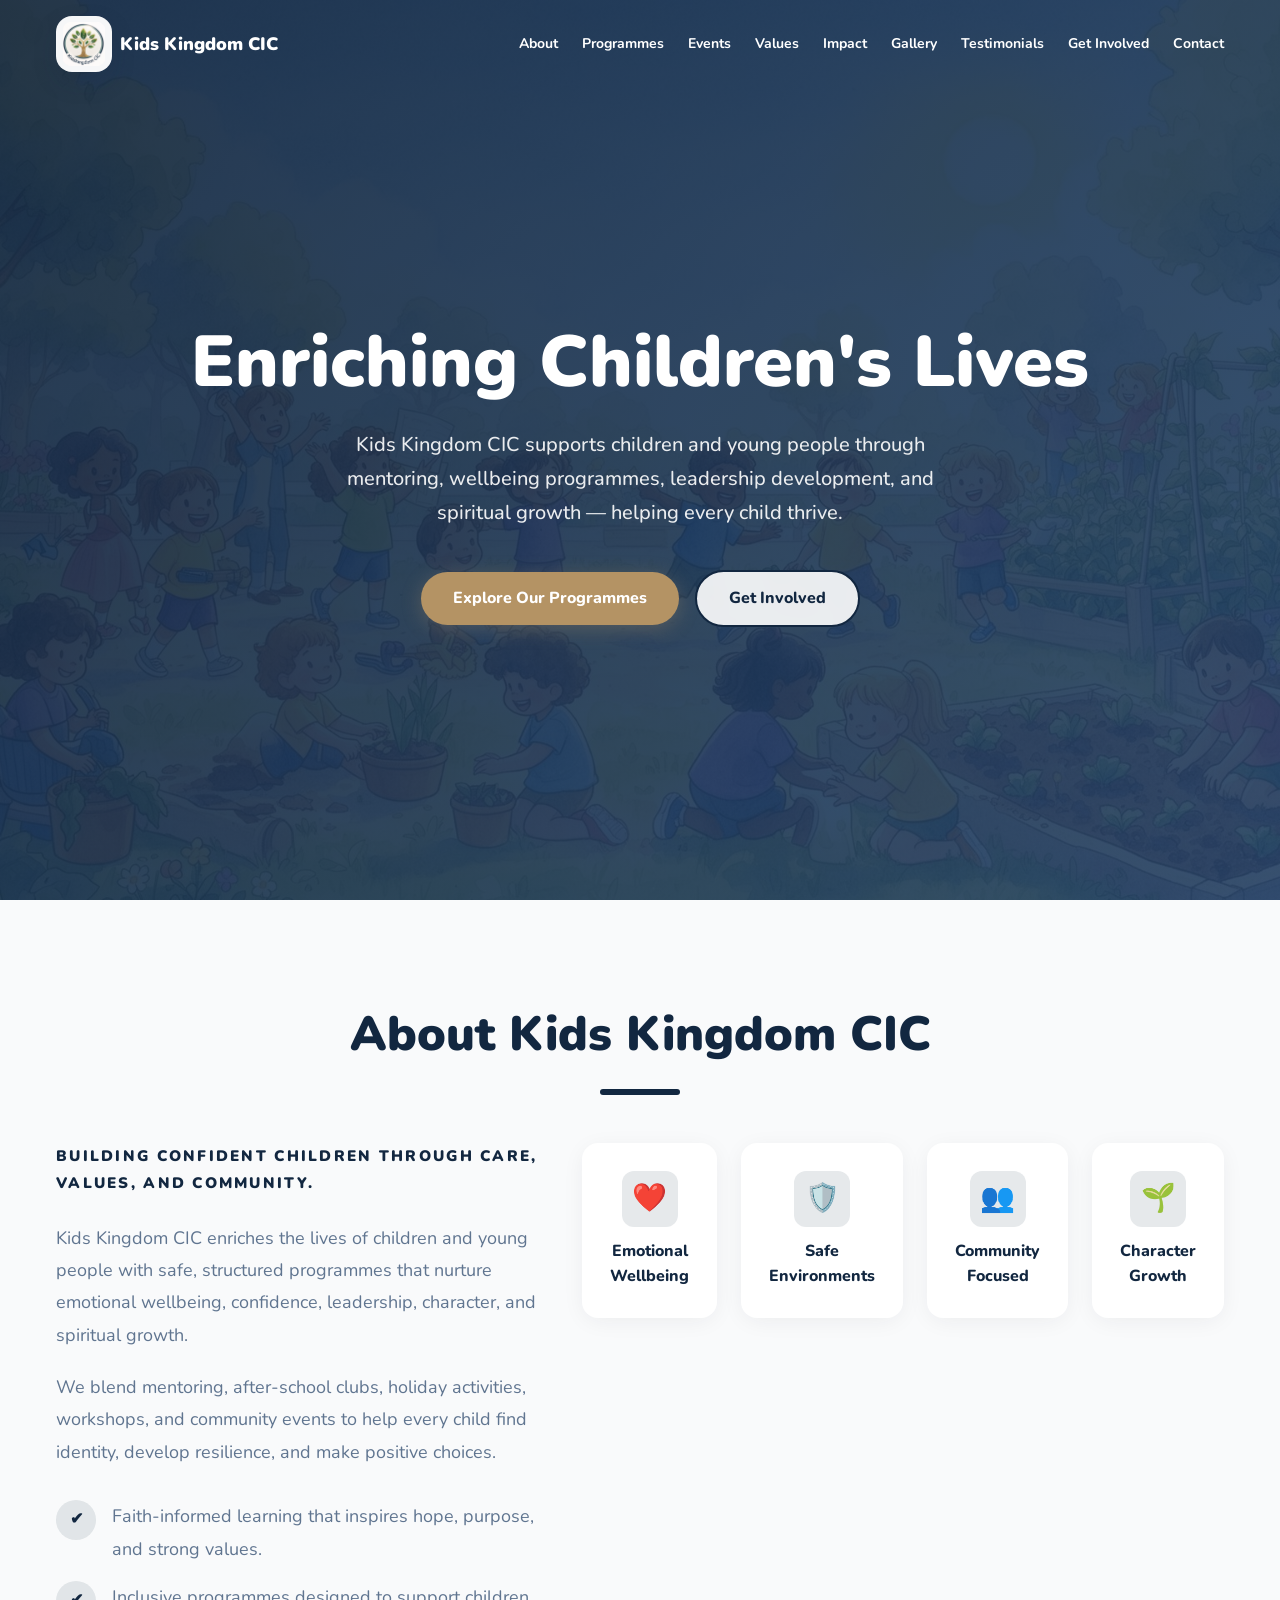
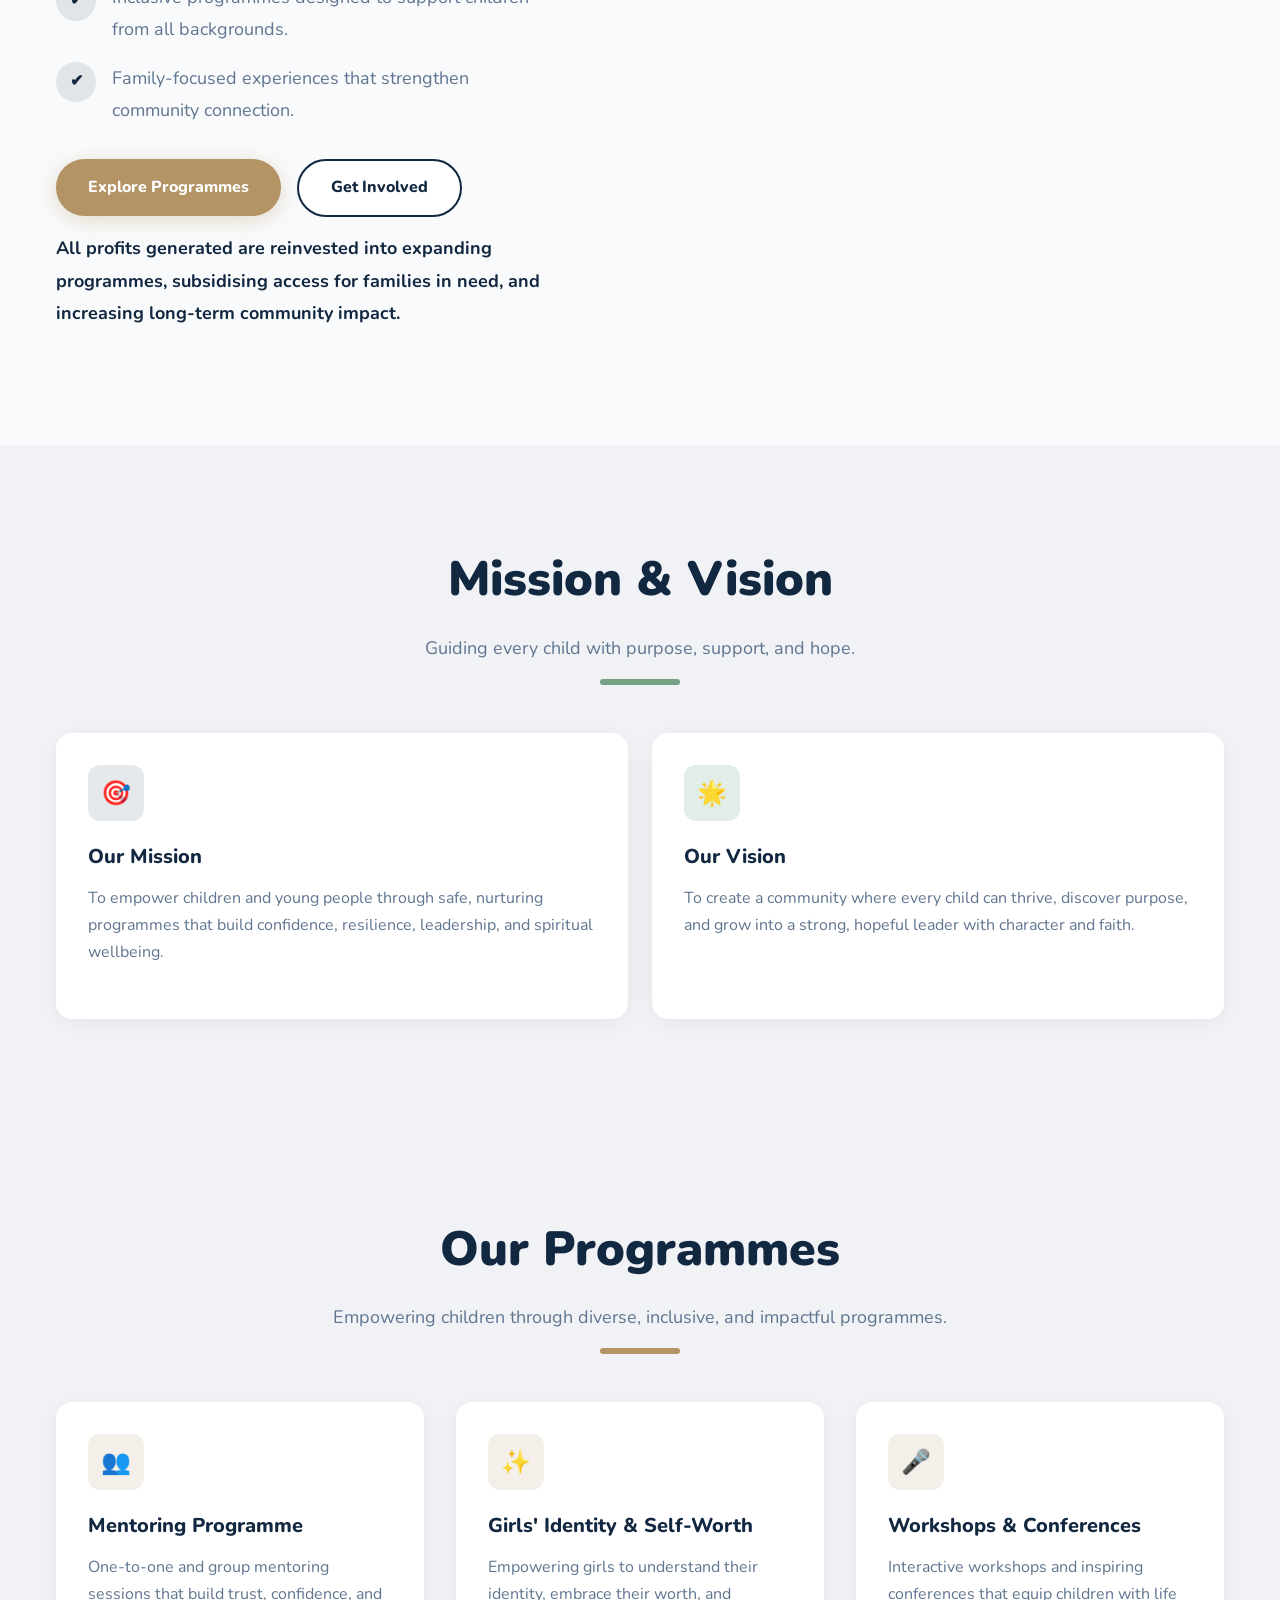
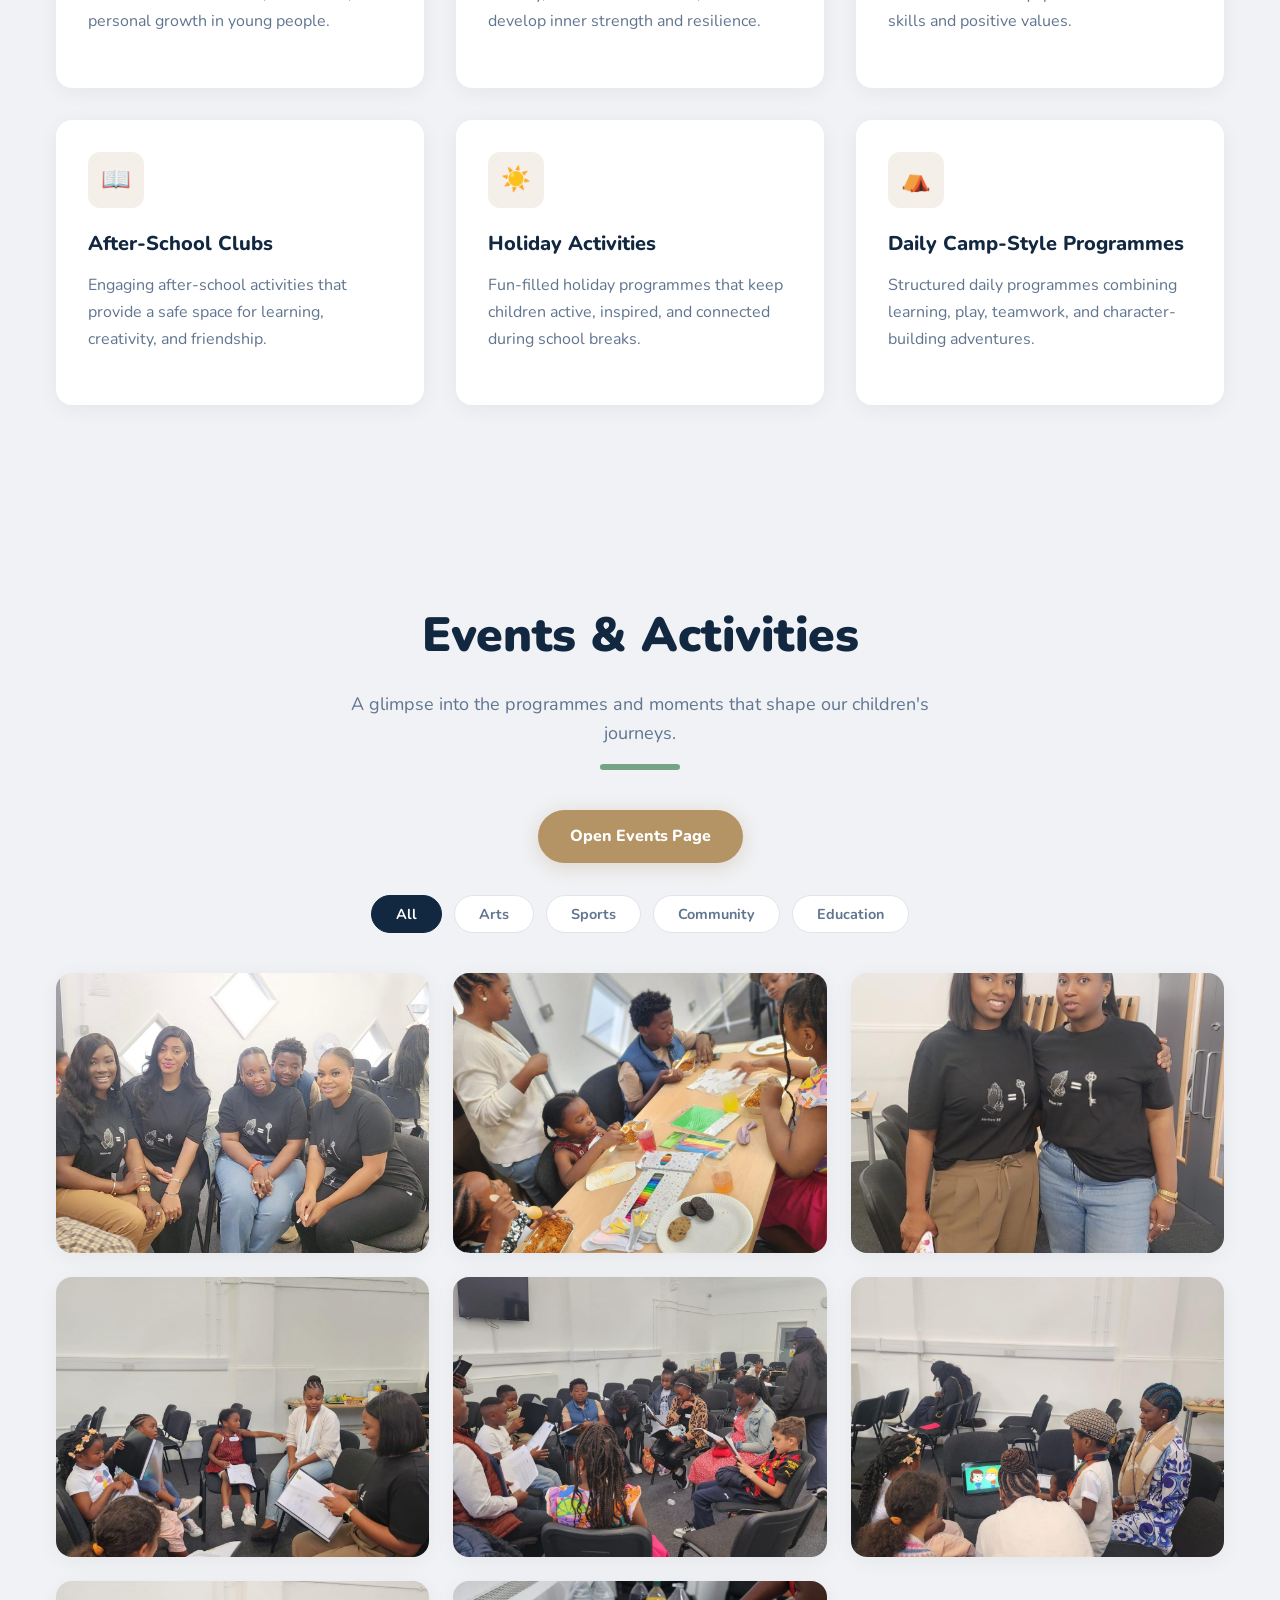
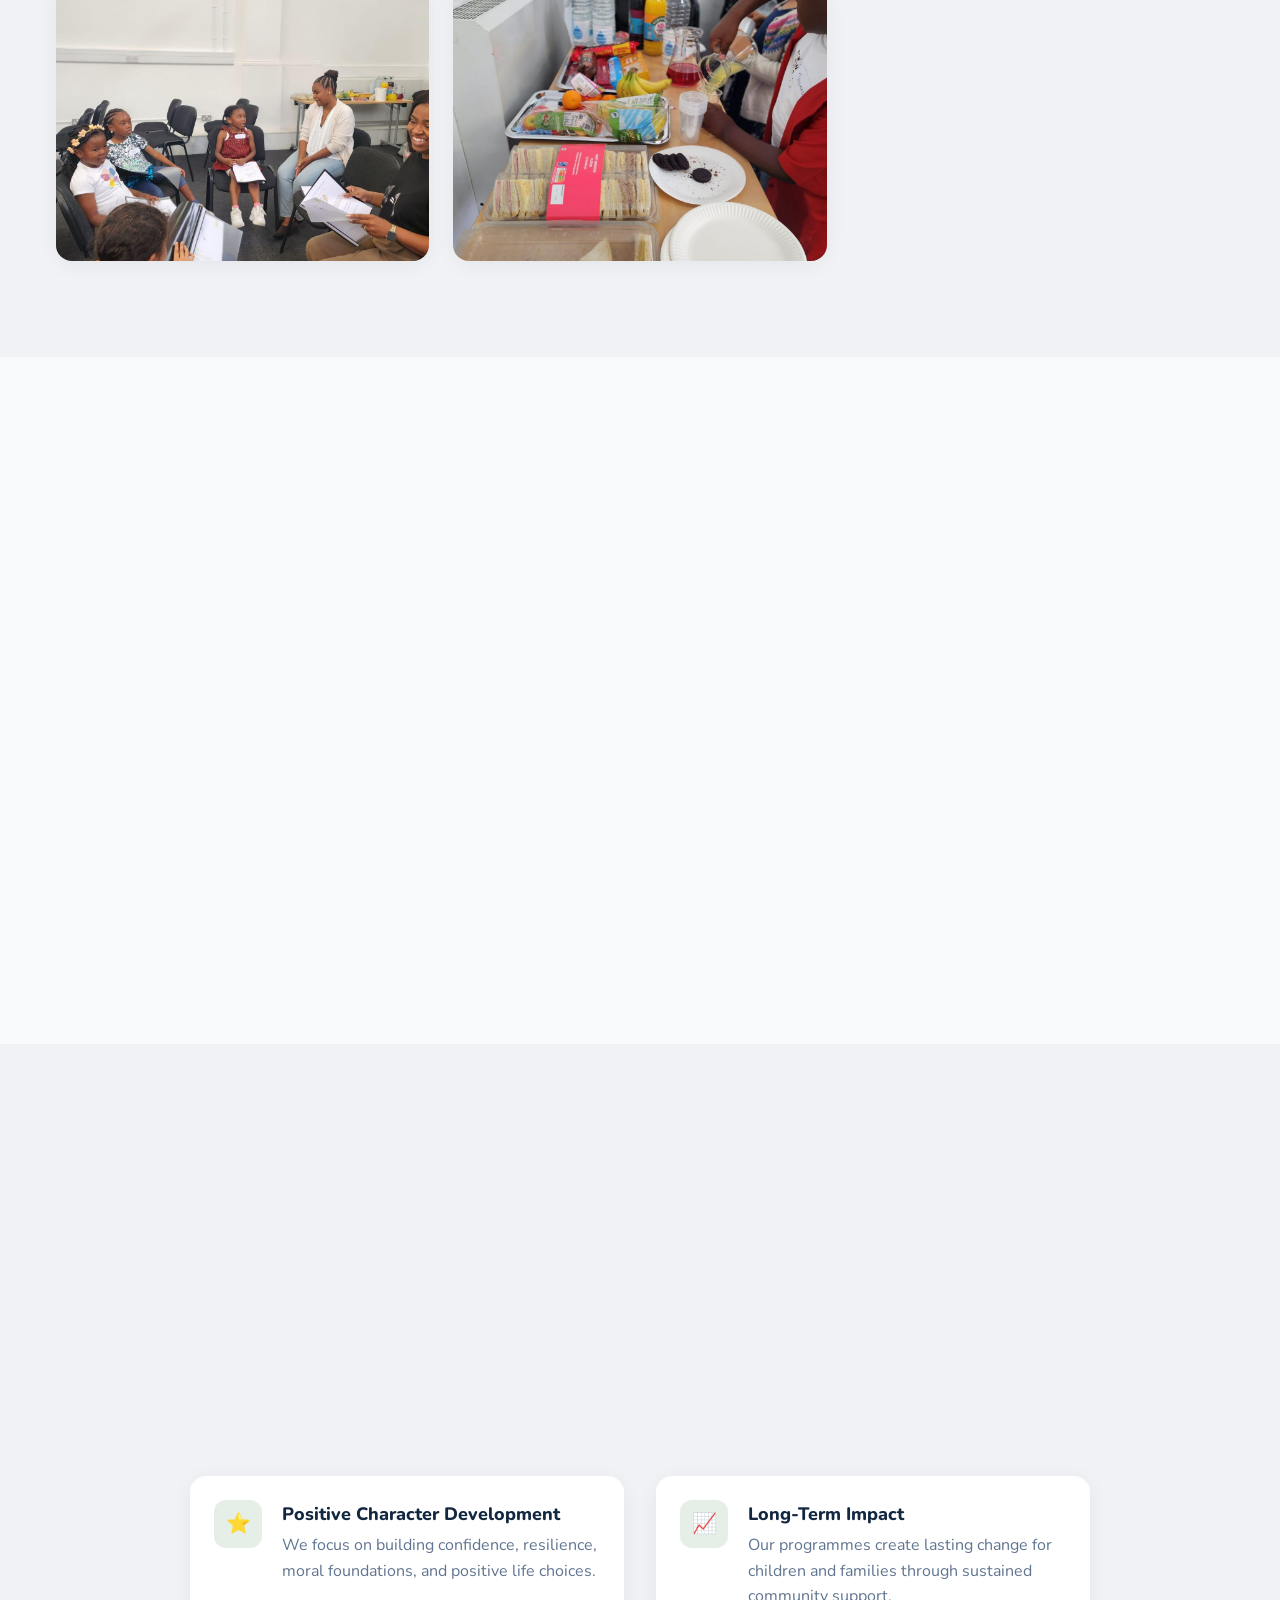
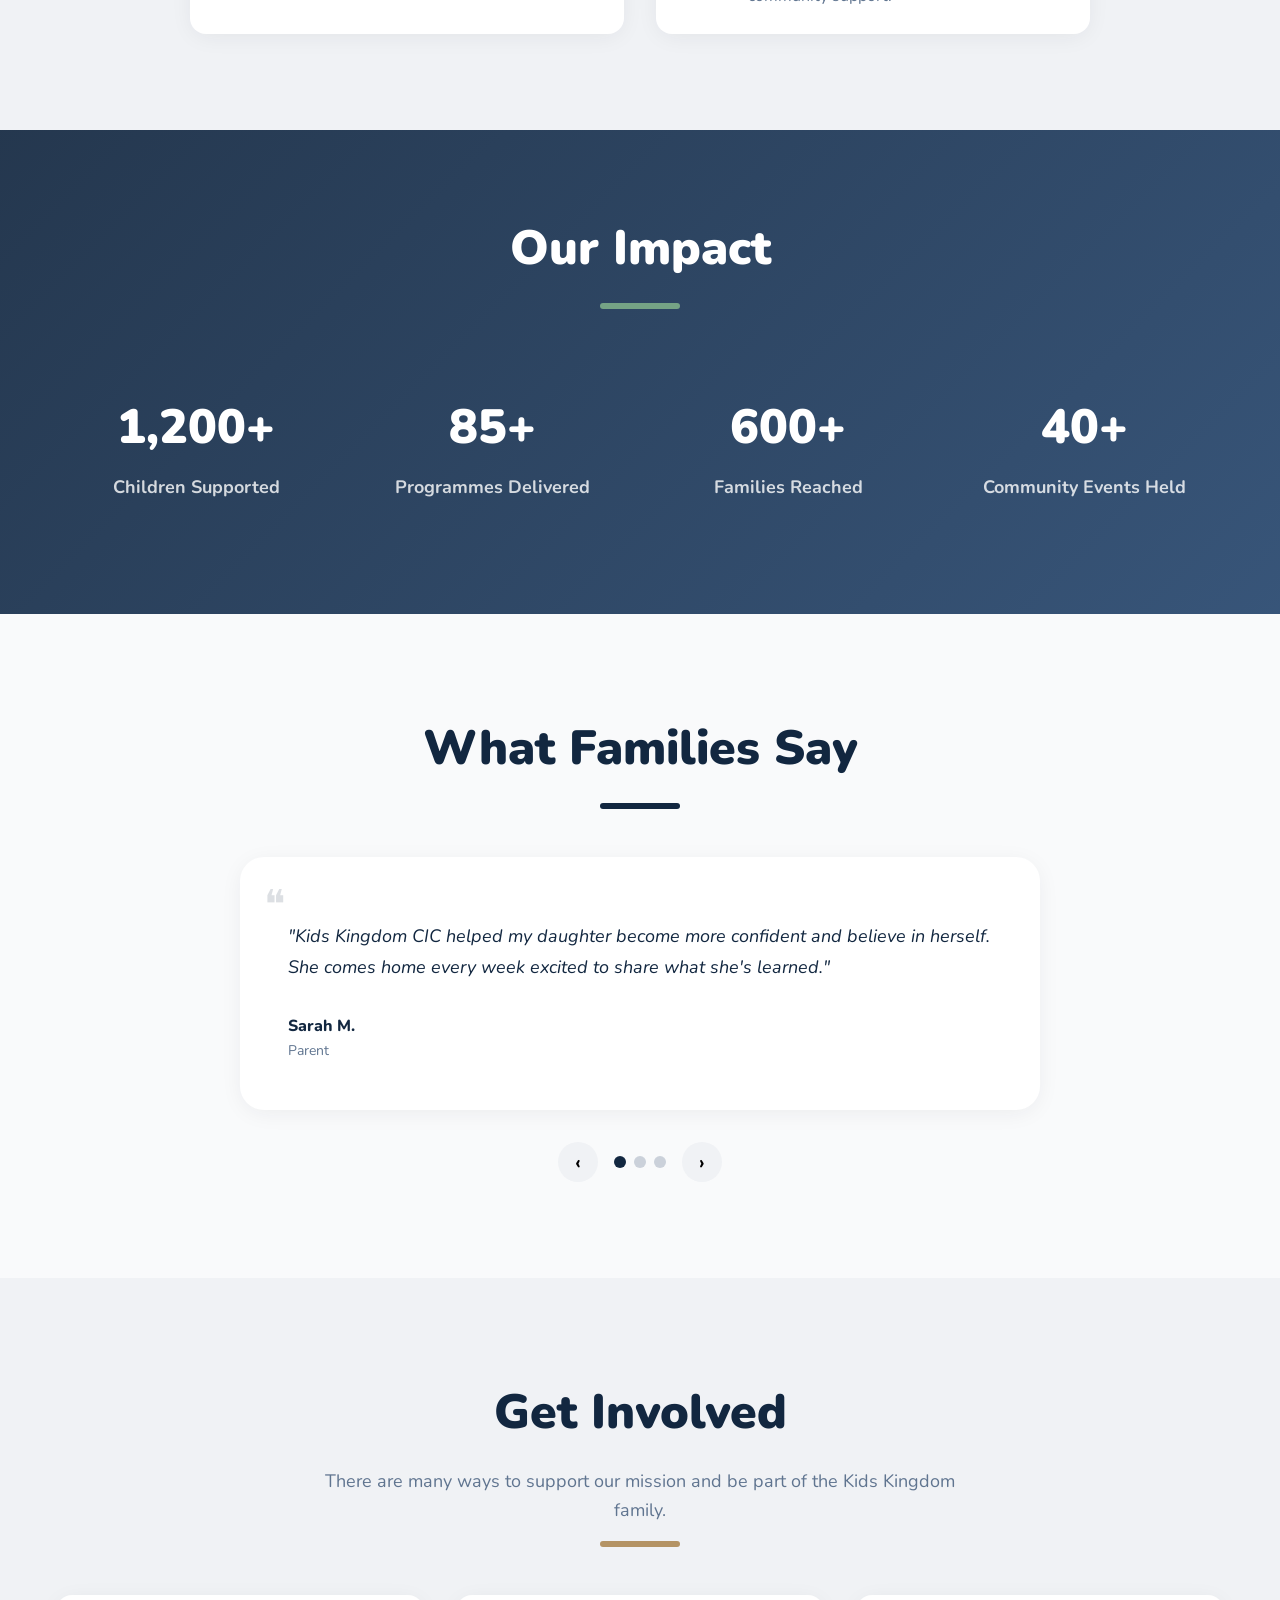
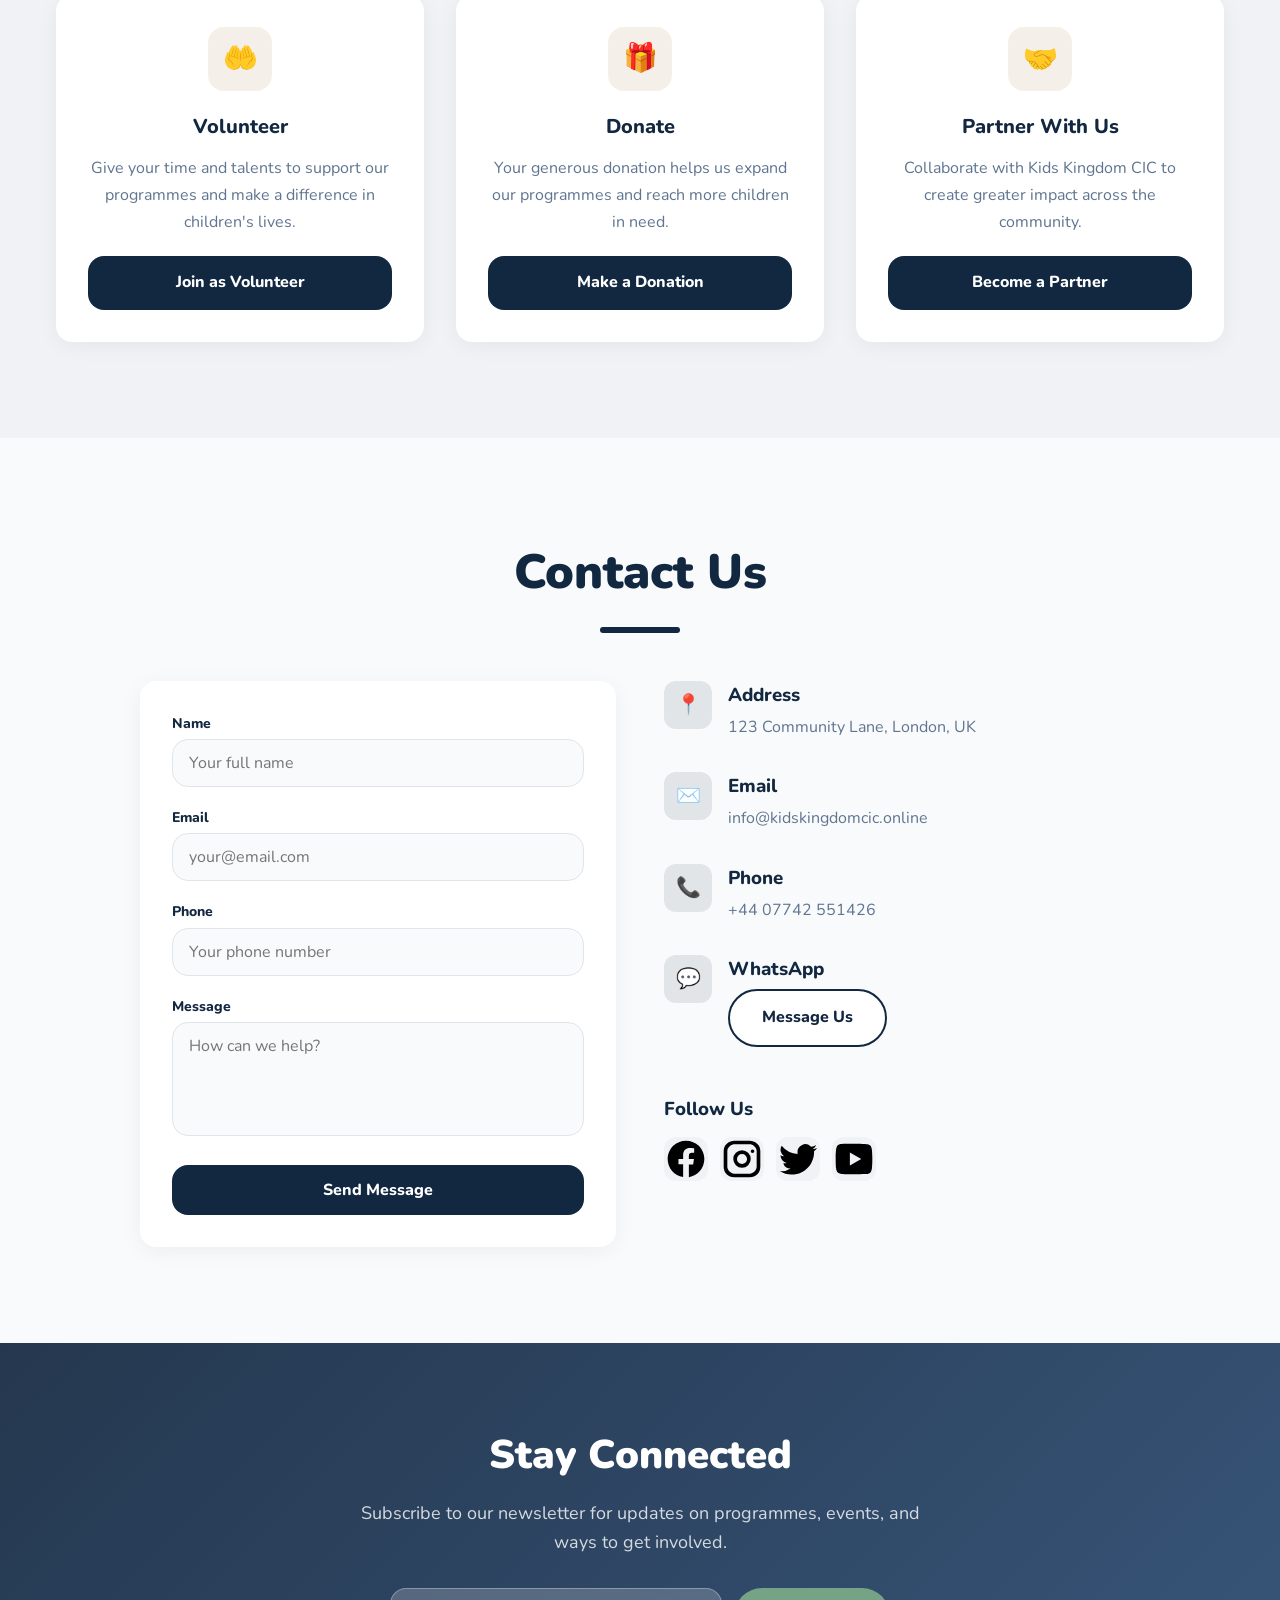
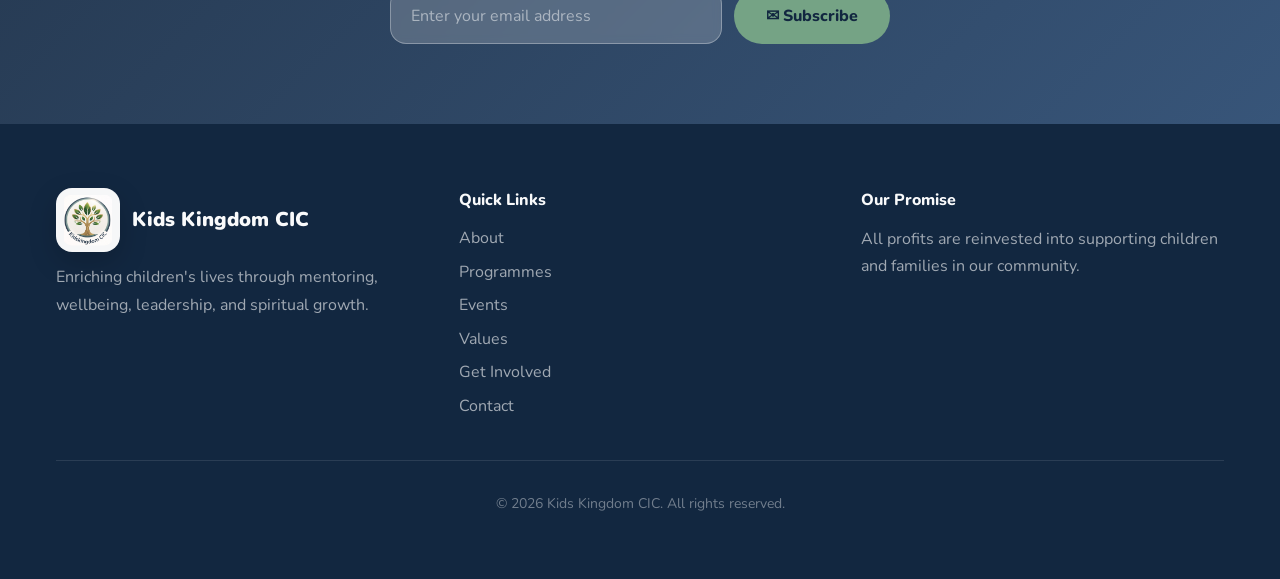
==== commit cd0fb4ca: "new update" ====
--- a/index.html
+++ b/index.html
@@ -5,24 +5,32 @@
   <meta name="viewport" content="width=device-width, initial-scale=1.0" />
   <title>Kids Kingdom CIC – Enriching Children's Lives</title>
   <meta name="description" content="Kids Kingdom CIC supports children and young people through mentoring, wellbeing programmes, leadership development, and spiritual growth." />
-  <link rel="icon" type="image/png" href="assets/logo.png" />
+  <link rel="icon" type="image/jpeg" href="assets/logo1.JPG" />
   <link rel="preconnect" href="https://fonts.googleapis.com" />
   <link href="https://fonts.googleapis.com/css2?family=Nunito:wght@400;600;700;800;900&display=swap" rel="stylesheet" />
   <link rel="stylesheet" href="style.css" />
 </head>
 <body>
+  <div class="page-loader" id="pageLoader" aria-hidden="true">
+    <div class="loader-inner">
+      <img src="assets/logo1.JPG" alt="Kids Kingdom CIC" class="loader-logo" />
+      <div class="loader-spinner"></div>
+      <p>Loading Kids Kingdom CIC...</p>
+    </div>
+  </div>
 
   <!-- ==================== NAVBAR ==================== -->
   <nav id="navbar">
     <div class="nav-container">
       <a href="#" class="nav-brand">
-        <img src="assets/logo.png" alt="Kids Kingdom CIC" class="nav-logo" />
+        <img src="assets/logo1.JPG" alt="Kids Kingdom CIC" class="nav-logo" />
         <span class="nav-title">Kids Kingdom CIC</span>
       </a>
 
       <div class="nav-links" id="navLinks">
         <a href="#about">About</a>
         <a href="#programmes">Programmes</a>
+        <a href="events.html">Events</a>
         <a href="#values">Values</a>
         <a href="#impact">Impact</a>
         <a href="#gallery">Gallery</a>
@@ -40,6 +48,7 @@
     <div class="mobile-menu" id="mobileMenu">
       <a href="#about">About</a>
       <a href="#programmes">Programmes</a>
+      <a href="events.html">Events</a>
       <a href="#values">Values</a>
       <a href="#impact">Impact</a>
       <a href="#gallery">Gallery</a>
@@ -70,29 +79,49 @@
         <h2>About Kids Kingdom CIC</h2>
         <div class="section-line bg-primary"></div>
       </div>
-      <div class="about-text fade-in-up">
-        <p>Kids Kingdom CIC exists to enrich the lives of children and young people by providing safe, structured, and empowering programmes that support emotional wellbeing, confidence, character development, leadership skills, and spiritual growth.</p>
-        <p>We deliver mentoring programmes, including girls' identity and self-worth initiatives, workshops, conferences, daily camp-style programmes, after-school clubs, and holiday activities designed to help children understand their identity, develop resilience, and build strong moral foundations.</p>
-        <p>Our programmes include faith-informed teaching, values-based education, leadership development, and age-appropriate prayer sessions that promote hope, purpose, and positive life choices.</p>
-        <p>We are committed to serving children and families within the community, including those from disadvantaged backgrounds, and ensuring our activities are accessible, inclusive, and impactful.</p>
-        <p class="highlight">All profits generated are reinvested into expanding programmes, subsidising access for families in need, and increasing long-term community impact.</p>
-      </div>
-      <div class="highlights-grid fade-in-up">
-        <div class="highlight-card">
-          <div class="highlight-icon">❤️</div>
-          <span>Emotional Wellbeing</span>
-        </div>
-        <div class="highlight-card">
-          <div class="highlight-icon">🛡️</div>
-          <span>Safe Environments</span>
-        </div>
-        <div class="highlight-card">
-          <div class="highlight-icon">👥</div>
-          <span>Community Focused</span>
-        </div>
-        <div class="highlight-card">
-          <div class="highlight-icon">🌱</div>
-          <span>Character Growth</span>
+      <div class="about-grid fade-in-up">
+        <div class="about-text">
+          <p class="eyebrow">Building confident children through care, values, and community.</p>
+          <p>Kids Kingdom CIC enriches the lives of children and young people with safe, structured programmes that nurture emotional wellbeing, confidence, leadership, character, and spiritual growth.</p>
+          <p>We blend mentoring, after-school clubs, holiday activities, workshops, and community events to help every child find identity, develop resilience, and make positive choices.</p>
+          <div class="about-list">
+            <div>
+              <span>✔</span>
+              <p>Faith-informed learning that inspires hope, purpose, and strong values.</p>
+            </div>
+            <div>
+              <span>✔</span>
+              <p>Inclusive programmes designed to support children from all backgrounds.</p>
+            </div>
+            <div>
+              <span>✔</span>
+              <p>Family-focused experiences that strengthen community connection.</p>
+            </div>
+          </div>
+          <div class="about-buttons">
+            <a href="#programmes" class="btn btn-secondary">Explore Programmes</a>
+            <a href="#get-involved" class="btn btn-outline">Get Involved</a>
+          </div>
+          <p class="highlight">All profits generated are reinvested into expanding programmes, subsidising access for families in need, and increasing long-term community impact.</p>
+        </div>
+
+        <div class="highlights-grid">
+          <div class="highlight-card">
+            <div class="highlight-icon">❤️</div>
+            <span>Emotional Wellbeing</span>
+          </div>
+          <div class="highlight-card">
+            <div class="highlight-icon">🛡️</div>
+            <span>Safe Environments</span>
+          </div>
+          <div class="highlight-card">
+            <div class="highlight-icon">👥</div>
+            <span>Community Focused</span>
+          </div>
+          <div class="highlight-card">
+            <div class="highlight-icon">🌱</div>
+            <span>Character Growth</span>
+          </div>
         </div>
       </div>
     </div>
@@ -163,6 +192,72 @@
       </div>
     </div>
   </section>
+
+  <!-- ==================== GALLERY ==================== -->
+  <section id="gallery" class="section section-alt">
+    <div class="container">
+      <div class="section-header fade-in-up">
+        <h2>Events & Activities</h2>
+        <p class="section-subtitle">A glimpse into the programmes and moments that shape our children's journeys.</p>
+        <div class="section-line bg-accent"></div>
+      </div>
+      <div class="section-cta fade-in-up">
+        <a href="events.html" class="btn btn-secondary">Open Events Page</a>
+      </div>
+
+      <div class="gallery-filters fade-in-up">
+        <button class="filter-btn active" data-filter="all">All</button>
+        <button class="filter-btn" data-filter="arts">Arts</button>
+        <button class="filter-btn" data-filter="sports">Sports</button>
+        <button class="filter-btn" data-filter="community">Community</button>
+        <button class="filter-btn" data-filter="education">Education</button>
+      </div>
+
+      <div class="gallery-grid fade-in-up">
+        <button class="gallery-item" data-category="arts" onclick="openLightbox(0)">
+          <img src="assets/1.jpeg" alt="Kids Kingdom CIC event photo 1" loading="lazy" />
+          <div class="gallery-label"><span>Event Photo 1</span></div>
+        </button>
+        <button class="gallery-item" data-category="sports" onclick="openLightbox(1)">
+          <img src="assets/2.jpeg" alt="Kids Kingdom CIC event photo 2" loading="lazy" />
+          <div class="gallery-label"><span>Event Photo 2</span></div>
+        </button>
+        <button class="gallery-item" data-category="education" onclick="openLightbox(2)">
+          <img src="assets/3.jpeg" alt="Kids Kingdom CIC event photo 3" loading="lazy" />
+          <div class="gallery-label"><span>Event Photo 3</span></div>
+        </button>
+        <button class="gallery-item" data-category="community" onclick="openLightbox(3)">
+          <img src="assets/4.jpeg" alt="Kids Kingdom CIC event photo 4" loading="lazy" />
+          <div class="gallery-label"><span>Event Photo 4</span></div>
+        </button>
+        <button class="gallery-item" data-category="education" onclick="openLightbox(4)">
+          <img src="assets/5.jpeg" alt="Kids Kingdom CIC event photo 5" loading="lazy" />
+          <div class="gallery-label"><span>Event Photo 5</span></div>
+        </button>
+        <button class="gallery-item" data-category="community" onclick="openLightbox(5)">
+          <img src="assets/6.jpeg" alt="Kids Kingdom CIC event photo 6" loading="lazy" />
+          <div class="gallery-label"><span>Event Photo 6</span></div>
+        </button>
+        <button class="gallery-item" data-category="arts" onclick="openLightbox(6)">
+          <img src="assets/7.jpeg" alt="Kids Kingdom CIC event photo 7" loading="lazy" />
+          <div class="gallery-label"><span>Event Photo 7</span></div>
+        </button>
+        <button class="gallery-item" data-category="sports" onclick="openLightbox(7)">
+          <img src="assets/8.jpeg" alt="Kids Kingdom CIC event photo 8" loading="lazy" />
+          <div class="gallery-label"><span>Event Photo 8</span></div>
+        </button>
+      </div>
+    </div>
+  </section>
+
+  <!-- Lightbox -->
+  <div class="lightbox" id="lightbox" onclick="closeLightbox()">
+    <button class="lightbox-close" onclick="closeLightbox()" aria-label="Close">✕</button>
+    <button class="lightbox-nav lightbox-prev" onclick="event.stopPropagation(); prevLightboxImage()" aria-label="Previous">‹</button>
+    <img id="lightboxImg" src="" alt="" onclick="event.stopPropagation()" />
+    <p id="lightboxCaption" class="text-white"></p>
+    <button class="lightbox-nav lightbox-next" onclick="event.stopPropagation(); nextLightboxImage()" aria-label="Next">›</button>
+  </div>
 
   <!-- ==================== VALUES ==================== -->
   <section id="values" class="section">
@@ -263,50 +358,6 @@
       </div>
     </div>
   </section>
-
-  <!-- ==================== GALLERY ==================== -->
-  <section id="gallery" class="section section-alt">
-    <div class="container">
-      <div class="section-header fade-in-up">
-        <h2>Events & Activities</h2>
-        <p class="section-subtitle">A glimpse into the programmes and moments that shape our children's journeys.</p>
-        <div class="section-line bg-accent"></div>
-      </div>
-      <div class="gallery-grid fade-in-up">
-        <button class="gallery-item" onclick="openLightbox(0)">
-          <img src="assets/gallery-arts.jpg" alt="Children enjoying arts and crafts" loading="lazy" />
-          <div class="gallery-label"><span>Arts & Crafts</span></div>
-        </button>
-        <button class="gallery-item" onclick="openLightbox(1)">
-          <img src="assets/gallery-sports.jpg" alt="Children playing team sports outdoors" loading="lazy" />
-          <div class="gallery-label"><span>Sports Day</span></div>
-        </button>
-        <button class="gallery-item" onclick="openLightbox(2)">
-          <img src="assets/gallery-mentoring.jpg" alt="Group reading and mentoring session" loading="lazy" />
-          <div class="gallery-label"><span>Reading Circle</span></div>
-        </button>
-        <button class="gallery-item" onclick="openLightbox(3)">
-          <img src="assets/gallery-camp.jpg" alt="Summer camp campfire activities" loading="lazy" />
-          <div class="gallery-label"><span>Summer Camp</span></div>
-        </button>
-        <button class="gallery-item" onclick="openLightbox(4)">
-          <img src="assets/gallery-workshop.jpg" alt="Children's workshop and conference" loading="lazy" />
-          <div class="gallery-label"><span>Workshop</span></div>
-        </button>
-        <button class="gallery-item" onclick="openLightbox(5)">
-          <img src="assets/gallery-community.jpg" alt="Community service and planting" loading="lazy" />
-          <div class="gallery-label"><span>Community Day</span></div>
-        </button>
-      </div>
-    </div>
-  </section>
-
-  <!-- Lightbox -->
-  <div class="lightbox" id="lightbox" onclick="closeLightbox()">
-    <button class="lightbox-close" onclick="closeLightbox()" aria-label="Close">✕</button>
-    <img id="lightboxImg" src="" alt="" onclick="event.stopPropagation()" />
-  </div>
-
   <!-- ==================== TESTIMONIALS ==================== -->
   <section id="testimonials" class="section">
     <div class="container">
@@ -345,25 +396,19 @@
           <div class="card-icon-lg bg-secondary-light">🤲</div>
           <h3>Volunteer</h3>
           <p>Give your time and talents to support our programmes and make a difference in children's lives.</p>
-          <button class="btn btn-primary btn-full">Join as Volunteer</button>
+          <a href="https://wa.me/447742551426?text=Hello%20Kids%20Kingdom%20CIC%2C%20I%27m%20interested%20in%20joining%20as%20a%20volunteer." target="_blank" rel="noreferrer noopener" class="btn btn-primary btn-full">Join as Volunteer</a>
         </div>
         <div class="card text-center fade-in-up">
           <div class="card-icon-lg bg-secondary-light">🎁</div>
           <h3>Donate</h3>
           <p>Your generous donation helps us expand our programmes and reach more children in need.</p>
-          <button class="btn btn-primary btn-full">Make a Donation</button>
+          <a href="https://wa.me/447742551426?text=Hello%20Kids%20Kingdom%20CIC%2C%20I%27d%20like%20to%20make%20a%20donation." target="_blank" rel="noreferrer noopener" class="btn btn-primary btn-full">Make a Donation</a>
         </div>
         <div class="card text-center fade-in-up">
           <div class="card-icon-lg bg-secondary-light">🤝</div>
           <h3>Partner With Us</h3>
           <p>Collaborate with Kids Kingdom CIC to create greater impact across the community.</p>
-          <button class="btn btn-primary btn-full">Become a Partner</button>
-        </div>
-        <div class="card text-center fade-in-up">
-          <div class="card-icon-lg bg-secondary-light">➕</div>
-          <h3>Register a Child</h3>
-          <p>Sign up your child for one of our enriching programmes and watch them flourish.</p>
-          <button class="btn btn-primary btn-full">Register Now</button>
+          <a href="https://wa.me/447742551426?text=Hello%20Kids%20Kingdom%20CIC%2C%20I%27m%20interested%20in%20partnering%20with%20you." target="_blank" rel="noreferrer noopener" class="btn btn-primary btn-full">Become a Partner</a>
         </div>
       </div>
     </div>
@@ -411,19 +456,34 @@
           </div>
           <div class="info-item">
             <div class="info-icon">✉️</div>
-            <div><h3>Email</h3><p>info@kidskingdomcic.org</p></div>
+            <div><h3>Email</h3><p><a href="mailto:info@kidskingdomcic.online">info@kidskingdomcic.online</a></p></div>
           </div>
           <div class="info-item">
             <div class="info-icon">📞</div>
-            <div><h3>Phone</h3><p>+44 20 1234 5678</p></div>
+            <div><h3>Phone</h3><p><a href="tel:+447742551426">+44 07742 551426</a></p></div>
+          </div>
+          <div class="info-item">
+            <div class="info-icon">💬</div>
+            <div>
+              <h3>WhatsApp</h3>
+              <p><a href="https://wa.me/447742551426" target="_blank" rel="noreferrer noopener" class="btn btn-outline">Message Us</a></p>
+            </div>
           </div>
           <div class="social-links">
             <h3>Follow Us</h3>
             <div class="social-icons">
-              <a href="#" class="social-icon">F</a>
-              <a href="#" class="social-icon">I</a>
-              <a href="#" class="social-icon">T</a>
-              <a href="#" class="social-icon">Y</a>
+              <a href="https://facebook.com" class="social-icon" aria-label="Facebook">
+                <svg viewBox="0 0 24 24" aria-hidden="true" focusable="false"><path d="M22 12c0-5.523-4.477-10-10-10S2 6.477 2 12c0 4.991 3.657 9.128 8.438 9.878v-6.99H7.898v-2.888h2.54V9.845c0-2.507 1.492-3.89 3.777-3.89 1.094 0 2.238.195 2.238.195v2.46h-1.26c-1.243 0-1.63.771-1.63 1.562v1.875h2.773l-.443 2.888h-2.33v6.99C18.343 21.128 22 16.991 22 12z"/></svg>
+              </a>
+              <a href="https://instagram.com" class="social-icon" aria-label="Instagram">
+                <svg viewBox="0 0 24 24" aria-hidden="true" focusable="false"><path d="M7.75 2h8.5C19.55 2 22 4.45 22 7.75v8.5C22 19.55 19.55 22 16.25 22h-8.5C4.45 22 2 19.55 2 16.25v-8.5C2 4.45 4.45 2 7.75 2zm.25 2C5.9 4 4 5.9 4 7.75v8.5C4 18.1 5.9 20 7.75 20h8.5c1.85 0 3.75-1.9 3.75-3.75v-8.5C20 5.9 18.1 4 16.25 4h-8.5zM12 7.25a4.75 4.75 0 1 1 0 9.5 4.75 4.75 0 0 1 0-9.5zm0 2A2.75 2.75 0 1 0 12 14.75 2.75 2.75 0 0 0 12 9.25zm5.75-2.5a1 1 0 1 1 0 2 1 1 0 0 1 0-2z"/></svg>
+              </a>
+              <a href="https://twitter.com" class="social-icon" aria-label="Twitter">
+                <svg viewBox="0 0 24 24" aria-hidden="true" focusable="false"><path d="M22.46 6c-.77.35-1.6.58-2.46.69a4.28 4.28 0 0 0 1.88-2.37 8.56 8.56 0 0 1-2.72 1.04 4.27 4.27 0 0 0-7.29 3.89 12.12 12.12 0 0 1-8.8-4.46 4.27 4.27 0 0 0 1.32 5.7 4.24 4.24 0 0 1-1.94-.54v.05a4.27 4.27 0 0 0 3.43 4.18 4.28 4.28 0 0 1-1.93.07 4.27 4.27 0 0 0 3.99 2.96A8.56 8.56 0 0 1 2 18.58a12.08 12.08 0 0 0 6.56 1.92c7.88 0 12.2-6.53 12.2-12.19 0-.19 0-.39-.01-.58A8.7 8.7 0 0 0 22.46 6z"/></svg>
+              </a>
+              <a href="https://youtube.com" class="social-icon" aria-label="YouTube">
+                <svg viewBox="0 0 24 24" aria-hidden="true" focusable="false"><path d="M21.8 7.1s-.2-1.63-.8-2.35c-.76-.8-1.62-.8-2.01-.85C15.87 3.7 12 3.7 12 3.7h0s-3.87 0-6.96.1c-.39.05-1.25.05-2.01.85C2.4 5.47 2.2 7.1 2.2 7.1S2 9.04 2 10.98v2.05c0 1.94.2 3.88.2 3.88s.2 1.63.8 2.35c.76.8 1.76.78 2.2.87 1.6.16 6.82.16 6.82.16s3.87 0 6.96-.1c.39-.05 1.25-.05 2.01-.85.6-.72.8-2.35.8-2.35s.2-1.94.2-3.88v-2.05c0-1.94-.2-3.88-.2-3.88zM9.75 15.5v-7l6.2 3.5-6.2 3.5z"/></svg>
+              </a>
             </div>
           </div>
         </div>
@@ -450,7 +510,7 @@
       <div class="footer-grid">
         <div>
           <div class="footer-brand">
-            <img src="assets/logo.png" alt="Kids Kingdom CIC" class="footer-logo" />
+            <img src="assets/logo1.JPG" alt="Kids Kingdom CIC" class="footer-logo" />
             <h3>Kids Kingdom CIC</h3>
           </div>
           <p class="footer-desc">Enriching children's lives through mentoring, wellbeing, leadership, and spiritual growth.</p>
@@ -460,6 +520,7 @@
           <nav class="footer-links">
             <a href="#about">About</a>
             <a href="#programmes">Programmes</a>
+            <a href="events.html">Events</a>
             <a href="#values">Values</a>
             <a href="#get-involved">Get Involved</a>
             <a href="#contact">Contact</a>
@@ -476,6 +537,8 @@
     </div>
   </footer>
 
+  <button class="scroll-top-btn" id="scrollTopBtn" aria-label="Scroll to top">↑</button>
+
   <script src="script.js"></script>
 </body>
 </html>
--- a/style.css
+++ b/style.css
@@ -38,9 +38,93 @@
 *, *::before, *::after { box-sizing: border-box; margin: 0; padding: 0; }
 html { scroll-behavior: smooth; }
 body { font-family: var(--font); background: var(--bg); color: var(--fg); line-height: 1.6; }
+body.is-loading { overflow: hidden; }
 img { max-width: 100%; display: block; }
 a { text-decoration: none; color: inherit; }
 button { cursor: pointer; border: none; background: none; font-family: inherit; }
+
+/* ---------- LOADER ---------- */
+.page-loader {
+  position: fixed;
+  inset: 0;
+  z-index: 9999;
+  display: flex;
+  align-items: center;
+  justify-content: center;
+  padding: 1.5rem;
+  background:
+    radial-gradient(circle at top, hsl(35 35% 55% / 0.22), transparent 28%),
+    linear-gradient(135deg, hsl(213 56% 16%), hsl(213 56% 24%));
+  transition: opacity 0.45s ease, visibility 0.45s ease;
+}
+.page-loader.hidden {
+  opacity: 0;
+  visibility: hidden;
+  pointer-events: none;
+}
+.loader-inner {
+  display: flex;
+  flex-direction: column;
+  align-items: center;
+  text-align: center;
+  gap: 1rem;
+}
+.loader-logo {
+  width: 112px;
+  height: 112px;
+  padding: 0.5rem;
+  border-radius: 1.25rem;
+  background: hsl(0 0% 100% / 0.96);
+  object-fit: contain;
+  box-shadow: 0 18px 36px hsl(0 0% 0% / 0.18);
+}
+.loader-spinner {
+  width: 52px;
+  height: 52px;
+  border-radius: 50%;
+  border: 4px solid hsl(0 0% 100% / 0.18);
+  border-top-color: var(--secondary);
+  border-right-color: var(--accent);
+  animation: spin 0.9s linear infinite;
+}
+.page-loader p {
+  color: hsl(0 0% 100% / 0.85);
+  font-weight: 800;
+  letter-spacing: 0.04em;
+}
+@keyframes spin {
+  to { transform: rotate(360deg); }
+}
+
+/* ---------- SCROLL TOP ---------- */
+.scroll-top-btn {
+  position: fixed;
+  right: 1.25rem;
+  bottom: 1.25rem;
+  z-index: 120;
+  width: 52px;
+  height: 52px;
+  border-radius: 50%;
+  display: grid;
+  place-items: center;
+  background: var(--primary);
+  color: var(--primary-fg);
+  font-size: 1.35rem;
+  font-weight: 900;
+  box-shadow: 0 10px 24px hsl(213 56% 16% / 0.28);
+  opacity: 0;
+  visibility: hidden;
+  transform: translateY(14px);
+  transition: opacity 0.3s ease, transform 0.3s ease, visibility 0.3s ease, background 0.3s ease;
+}
+.scroll-top-btn.visible {
+  opacity: 1;
+  visibility: visible;
+  transform: translateY(0);
+}
+.scroll-top-btn:hover {
+  background: var(--secondary);
+}
 
 /* ---------- Utilities ---------- */
 .container { max-width: 1200px; margin: 0 auto; padding: 0 1rem; }
@@ -79,10 +163,12 @@
 .btn-accent { background: var(--accent); color: var(--accent-fg); font-weight: 800; }
 .btn-accent:hover { transform: scale(1.05); }
 .btn-outline {
-  background: hsl(0 0% 100% / 0.2); color: var(--primary-fg);
-  border: 2px solid hsl(0 0% 100% / 0.4); backdrop-filter: blur(4px);
-}
-.btn-outline:hover { background: hsl(0 0% 100% / 0.3); transform: scale(1.05); }
+  background: rgba(255, 255, 255, 0.9);
+  color: var(--fg);
+  border: 2px solid var(--primary);
+  backdrop-filter: blur(4px);
+}
+.btn-outline:hover { background: rgba(255, 255, 255, 1); transform: scale(1.05); }
 .btn-full { width: 100%; border-radius: var(--radius); }
 
 /* ---------- NAVBAR ---------- */
@@ -99,7 +185,16 @@
   align-items: center; justify-content: space-between; padding: 1rem;
 }
 .nav-brand { display: flex; align-items: center; gap: 0.5rem; min-width: 0; }
-.nav-logo { height: 40px; width: auto; }
+.nav-logo {
+  width: 56px;
+  height: 56px;
+  padding: 0.35rem;
+  border-radius: 1rem;
+  background: hsl(0 0% 100% / 0.96);
+  object-fit: contain;
+  box-shadow: 0 10px 24px hsl(213 56% 16% / 0.16);
+  flex-shrink: 0;
+}
 .nav-title { font-size: 1.125rem; font-weight: 900; color: var(--primary-fg); transition: color 0.3s; white-space: nowrap; }
 #navbar.scrolled .nav-title { color: var(--primary); }
 .nav-links { display: none; align-items: center; gap: 1.5rem; }
@@ -167,7 +262,6 @@
   .card { padding: 1.5rem; }
   .footer { padding: 3rem 0; }
   .footer-grid { gap: 1.5rem; }
-  .gallery-grid { gap: 0.75rem; }
   .mobile-menu { padding: 0.75rem 1rem; }
   .mobile-menu a { padding: 0.75rem; }
 }
@@ -179,25 +273,97 @@
 .section-header h2 { font-size: 1.875rem; font-weight: 900; margin-bottom: 1rem; }
 .section-subtitle { color: var(--muted-fg); font-size: 1.125rem; max-width: 640px; margin: 0 auto; }
 .section-line { width: 5rem; height: 0.375rem; border-radius: 50px; margin: 1rem auto 0; }
+.section-cta { display: flex; justify-content: center; margin: -0.5rem 0 2rem; }
 
 @media (min-width: 768px) { .section-header h2 { font-size: 3rem; } }
 
+/* ---------- PAGE HERO ---------- */
+.page-hero {
+  position: relative;
+  min-height: 78vh;
+  display: flex;
+  align-items: center;
+  overflow: hidden;
+  background:
+    linear-gradient(135deg, hsl(213 56% 16% / 0.9), hsl(213 56% 26% / 0.84)),
+    url('assets/hero-children.jpg') center/cover no-repeat;
+}
+.page-hero-events::before {
+  content: "";
+  position: absolute;
+  inset: 0;
+  background:
+    radial-gradient(circle at top right, hsl(35 35% 55% / 0.28), transparent 30%),
+    radial-gradient(circle at bottom left, hsl(140 20% 55% / 0.22), transparent 35%);
+}
+.page-hero-overlay {
+  position: absolute;
+  inset: 0;
+  background: linear-gradient(to bottom, transparent, hsl(213 56% 16% / 0.2));
+}
+.page-hero-content {
+  position: relative;
+  z-index: 1;
+  padding: 8rem 1rem 4rem;
+  max-width: 900px;
+}
+.page-eyebrow {
+  display: inline-block;
+  margin-bottom: 1rem;
+  color: hsl(0 0% 100% / 0.85);
+  font-size: 0.85rem;
+  font-weight: 900;
+  letter-spacing: 0.18em;
+  text-transform: uppercase;
+}
+.page-hero h1 {
+  font-size: 2.4rem;
+  line-height: 1.12;
+  color: var(--primary-fg);
+  margin-bottom: 1rem;
+}
+.page-hero p {
+  max-width: 680px;
+  color: hsl(0 0% 100% / 0.88);
+  font-size: 1.1rem;
+  margin-bottom: 2rem;
+}
+@media (min-width: 768px) {
+  .page-hero h1 { font-size: 4rem; }
+  .page-hero p { font-size: 1.2rem; }
+}
+
 /* ---------- ABOUT ---------- */
-.about-text { max-width: 900px; margin: 0 auto; }
-.about-text p { color: var(--muted-fg); font-size: 1.125rem; line-height: 1.7; margin-bottom: 1.25rem; }
-.about-text .highlight { font-weight: 700; color: var(--fg); }
+.about-grid { display: grid; gap: 2.5rem; }
+.about-text { max-width: 100%; }
+.about-text .eyebrow {
+  display: inline-flex; align-items: center; gap: 0.75rem;
+  margin-bottom: 1.5rem; font-size: 0.95rem; font-weight: 900;
+  color: var(--primary); text-transform: uppercase; letter-spacing: 0.15em;
+}
+.about-text p { color: var(--muted-fg); font-size: 1.125rem; line-height: 1.8; margin-bottom: 1.25rem; }
+.about-text .highlight { font-weight: 700; color: var(--fg); margin-top: 1rem; }
+.about-list { display: grid; gap: 1rem; margin: 2rem 0; }
+.about-list div { display: grid; grid-template-columns: auto 1fr; gap: 1rem; align-items: flex-start; }
+.about-list span {
+  width: 2.5rem; height: 2.5rem; display: grid; place-items: center;
+  border-radius: 50%; background: var(--primary-light); color: var(--primary); font-weight: 900;
+}
+.about-list p { margin: 0; }
+.about-buttons { display: flex; flex-wrap: wrap; gap: 1rem; margin-top: 1.5rem; }
 .highlights-grid {
-  display: grid; grid-template-columns: repeat(2, 1fr); gap: 1.5rem; margin-top: 4rem;
+  display: grid; grid-template-columns: repeat(2, 1fr); gap: 1.5rem; margin-top: 0;
 }
 .highlight-card {
   display: flex; flex-direction: column; align-items: center; gap: 0.75rem;
-  padding: 1.5rem; border-radius: var(--radius); background: var(--card);
-  box-shadow: var(--shadow); transition: box-shadow 0.3s;
+  padding: 1.75rem; border-radius: var(--radius); background: var(--card);
+  box-shadow: var(--shadow); transition: box-shadow 0.3s ease;
 }
 .highlight-card:hover { box-shadow: var(--shadow-hover); }
 .highlight-icon { font-size: 1.75rem; width: 56px; height: 56px; border-radius: 12px; background: var(--primary-light); display: flex; align-items: center; justify-content: center; }
 .highlight-card span { font-weight: 800; text-align: center; }
 @media (min-width: 768px) { .highlights-grid { grid-template-columns: repeat(4, 1fr); } }
+@media (min-width: 992px) { .about-grid { grid-template-columns: 1.25fr 0.95fr; align-items: start; } }
 
 .mission-grid {
   display: grid; gap: 1.5rem; margin-top: 3rem;
@@ -222,6 +388,198 @@
 }
 .card-link { color: var(--primary); font-weight: 800; transition: all 0.3s; }
 .card-link:hover { text-decoration: underline; text-underline-offset: 4px; }
+.upcoming-detail-trigger { padding: 0; text-align: left; }
+
+/* ---------- EVENTS PAGE ---------- */
+.event-info-grid,
+.upcoming-events-grid {
+  display: grid;
+  gap: 1.5rem;
+}
+.event-info-grid { margin-top: 2.5rem; }
+@media (min-width: 768px) {
+  .event-info-grid,
+  .upcoming-events-grid { grid-template-columns: repeat(3, 1fr); }
+}
+.upcoming-card {
+  position: relative;
+  background: var(--card);
+  border-radius: calc(var(--radius) + 0.25rem);
+  padding: 2rem;
+  box-shadow: var(--shadow);
+  transition: transform 0.3s ease, box-shadow 0.3s ease;
+}
+.upcoming-card:hover {
+  transform: translateY(-6px);
+  box-shadow: var(--shadow-hover);
+}
+.event-badge,
+.event-pill {
+  display: inline-flex;
+  align-items: center;
+  justify-content: center;
+  border-radius: 999px;
+  font-size: 0.8rem;
+  font-weight: 800;
+}
+.event-badge {
+  background: var(--primary);
+  color: var(--primary-fg);
+  padding: 0.45rem 0.85rem;
+  margin-bottom: 1rem;
+}
+.event-pill {
+  background: var(--secondary-light);
+  color: var(--primary);
+  padding: 0.35rem 0.8rem;
+}
+.event-date {
+  color: var(--muted-fg);
+  font-size: 0.92rem;
+  font-weight: 800;
+  letter-spacing: 0.04em;
+  text-transform: uppercase;
+}
+.upcoming-card h3,
+.event-post-content h3 {
+  font-size: 1.45rem;
+  margin: 0.75rem 0;
+}
+.upcoming-card p:last-of-type { margin-bottom: 1.25rem; }
+.event-posts {
+  display: grid;
+  gap: 2rem;
+}
+.event-post-card {
+  display: grid;
+  gap: 0;
+  background: var(--card);
+  border-radius: calc(var(--radius) + 0.25rem);
+  overflow: hidden;
+  box-shadow: var(--shadow);
+}
+.event-post-media img {
+  width: 100%;
+  height: 100%;
+  min-height: 300px;
+  object-fit: cover;
+}
+.event-post-content {
+  padding: 2rem;
+}
+.event-post-meta {
+  display: flex;
+  flex-wrap: wrap;
+  gap: 0.75rem;
+  align-items: center;
+  margin-bottom: 1rem;
+}
+.event-post-lead {
+  font-size: 1.05rem;
+  font-weight: 800;
+  color: var(--fg);
+}
+.event-post-content p {
+  color: var(--muted-fg);
+  margin-bottom: 1rem;
+}
+.event-modal {
+  position: fixed;
+  inset: 0;
+  z-index: 220;
+  display: none;
+}
+.event-modal.open {
+  display: grid;
+  place-items: center;
+}
+.event-modal-backdrop {
+  position: absolute;
+  inset: 0;
+  background: hsl(213 56% 10% / 0.74);
+  backdrop-filter: blur(4px);
+}
+.event-modal-dialog {
+  position: relative;
+  z-index: 1;
+  width: min(960px, calc(100vw - 2rem));
+  max-height: calc(100vh - 2rem);
+  overflow: auto;
+  background: var(--card);
+  border-radius: calc(var(--radius) + 0.35rem);
+  box-shadow: 0 24px 64px hsl(213 56% 10% / 0.28);
+}
+.event-modal-media img {
+  width: 100%;
+  max-height: 360px;
+  object-fit: cover;
+}
+.event-modal-content {
+  padding: 2rem;
+}
+.event-modal-section {
+  margin: 1.5rem 0;
+}
+.event-modal-section h4 {
+  font-size: 1rem;
+  font-weight: 900;
+  margin-bottom: 0.85rem;
+  color: var(--fg);
+}
+.event-modal-section ul {
+  padding-left: 1.25rem;
+  color: var(--muted-fg);
+}
+.event-modal-section li + li {
+  margin-top: 0.55rem;
+}
+.event-modal-cta {
+  font-weight: 800;
+  color: var(--primary);
+  margin-bottom: 0;
+}
+.event-modal-close {
+  position: absolute;
+  top: 1rem;
+  right: 1rem;
+  z-index: 2;
+  width: 42px;
+  height: 42px;
+  border-radius: 999px;
+  background: hsl(0 0% 100% / 0.92);
+  color: var(--fg);
+  box-shadow: 0 12px 24px hsl(213 56% 10% / 0.18);
+}
+.event-modal-close:hover {
+  background: hsl(0 0% 100%);
+}
+@media (min-width: 900px) {
+  .event-modal-dialog {
+    display: grid;
+    grid-template-columns: 0.95fr 1.05fr;
+  }
+  .event-modal-media img {
+    max-height: 100%;
+    height: 100%;
+  }
+}
+@media (max-width: 639px) {
+  .event-modal-content {
+    padding: 1.5rem;
+  }
+}
+@media (min-width: 900px) {
+  .event-post-card {
+    grid-template-columns: 1.02fr 1fr;
+    align-items: stretch;
+  }
+  .event-post-card-reverse .event-post-media {
+    order: 2;
+  }
+  .event-post-card-reverse .event-post-content {
+    order: 1;
+  }
+}
 
 /* ---------- PROGRAMME GRID ---------- */
 .programmes-grid { display: grid; gap: 2rem; }
@@ -258,20 +616,44 @@
 @media (min-width: 768px) { .stat-number { font-size: 3rem; } }
 
 /* ---------- GALLERY ---------- */
+.gallery-filters {
+  display: flex;
+  flex-wrap: wrap;
+  justify-content: center;
+  gap: 0.75rem;
+  margin-bottom: 2.5rem;
+}
+.filter-btn {
+  padding: 0.5rem 1.5rem;
+  border-radius: 50px;
+  font-weight: 700;
+  font-size: 0.9rem;
+  background: var(--card);
+  color: var(--muted-fg);
+  border: 1px solid var(--border);
+  transition: all 0.3s;
+}
+.filter-btn:hover, .filter-btn.active {
+  background: var(--primary);
+  color: var(--primary-fg);
+  border-color: var(--primary);
+}
 .gallery-grid { display: grid; grid-template-columns: repeat(2, 1fr); gap: 1rem; }
 @media (min-width: 768px) { .gallery-grid { grid-template-columns: repeat(3, 1fr); gap: 1.5rem; } }
 .gallery-item {
   position: relative; border-radius: var(--radius); overflow: hidden;
   box-shadow: var(--shadow); transition: all 0.3s; aspect-ratio: 4/3; padding: 0; border: none;
 }
+.gallery-item.hidden { display: none; }
 .gallery-item:hover { box-shadow: var(--shadow-hover); transform: translateY(-4px); }
 .gallery-item img { width: 100%; height: 100%; object-fit: cover; transition: transform 0.5s; }
 .gallery-item:hover img { transform: scale(1.05); }
+.gallery-item:hover .gallery-label { opacity: 1; }
 .gallery-label {
   position: absolute; inset: 0;
   background: linear-gradient(to top, hsl(0 0% 0% / 0.6), transparent);
   display: flex; align-items: flex-end; padding: 1rem;
-  opacity: 0; transition: opacity 0.3s;
+  opacity: 0; transition: opacity 0.3s; /* Original gallery label styles */
 }
 @supports not (aspect-ratio: 4/3) {
   .gallery-item { padding-top: 75%; }
@@ -282,7 +664,17 @@
   #navbar.scrolled { background: rgba(255,255,255,0.95); }
   .lightbox { background: rgba(0,0,0,0.85); }
 }
-.gallery-item:hover .gallery-label { opacity: 1; }
+
+.mini-gallery-controls {
+  display: flex;
+  align-items: center;
+  justify-content: center;
+  gap: 1rem;
+  margin-top: 2rem;
+}
+@media (max-width: 767px) {
+  .mini-gallery-controls { margin-top: 1.5rem; }
+}
 .gallery-label span { color: white; font-weight: 800; }
 
 /* Lightbox */
@@ -299,7 +691,37 @@
   font-size: 1.25rem; display: flex; align-items: center; justify-content: center;
   transition: background 0.3s;
 }
+@media (max-width: 640px) {
+  .lightbox-nav { width: 40px; height: 40px; font-size: 1.5rem; }
+  .lightbox-prev { left: 0.5rem; }
+  .lightbox-next { right: 0.5rem; }
+  .lightbox #lightboxCaption { font-size: 0.9rem; bottom: 0.5rem; }
+}
 .lightbox-close:hover { background: hsl(0 0% 100% / 0.3); }
+.lightbox-nav {
+  position: absolute;
+  top: 50%;
+  transform: translateY(-50%);
+  width: 48px;
+  height: 48px;
+  border-radius: 50%;
+  background: hsl(0 0% 100% / 0.2);
+  color: white;
+  font-size: 2rem;
+  display: flex;
+  align-items: center;
+  justify-content: center;
+}
+.lightbox-prev { left: 1rem; }
+.lightbox-next { right: 1rem; }
+#lightboxCaption {
+  position: absolute;
+  bottom: 1rem;
+  left: 50%;
+  transform: translateX(-50%);
+  text-align: center;
+  font-weight: 700;
+}
 
 /* ---------- TESTIMONIALS ---------- */
 .testimonial-slider { max-width: 800px; margin: 0 auto; }
@@ -330,7 +752,7 @@
 /* ---------- GET INVOLVED ---------- */
 .involve-grid { display: grid; gap: 2rem; }
 @media (min-width: 640px) { .involve-grid { grid-template-columns: repeat(2, 1fr); } }
-@media (min-width: 1024px) { .involve-grid { grid-template-columns: repeat(4, 1fr); } }
+@media (min-width: 1024px) { .involve-grid { grid-template-columns: repeat(3, 1fr); } }
 
 /* ---------- CONTACT ---------- */
 .contact-grid { display: grid; gap: 3rem; max-width: 1000px; margin: 0 auto; }
@@ -387,7 +809,16 @@
 .footer-grid { display: grid; gap: 2.5rem; margin-bottom: 2.5rem; }
 @media (min-width: 768px) { .footer-grid { grid-template-columns: repeat(3, 1fr); } }
 .footer-brand { display: flex; align-items: center; gap: 0.75rem; margin-bottom: 0.75rem; }
-.footer-logo { height: 48px; width: auto; }
+.footer-logo {
+  width: 64px;
+  height: 64px;
+  padding: 0.4rem;
+  border-radius: 1rem;
+  background: hsl(0 0% 100% / 0.96);
+  object-fit: contain;
+  box-shadow: 0 10px 28px hsl(0 0% 0% / 0.18);
+  flex-shrink: 0;
+}
 .footer h3 { font-size: 1.25rem; font-weight: 900; color: var(--bg); }
 .footer h4 { font-weight: 800; color: var(--bg); margin-bottom: 0.75rem; }
 .footer-desc { color: hsl(0 0% 100% / 0.6); line-height: 1.7; }
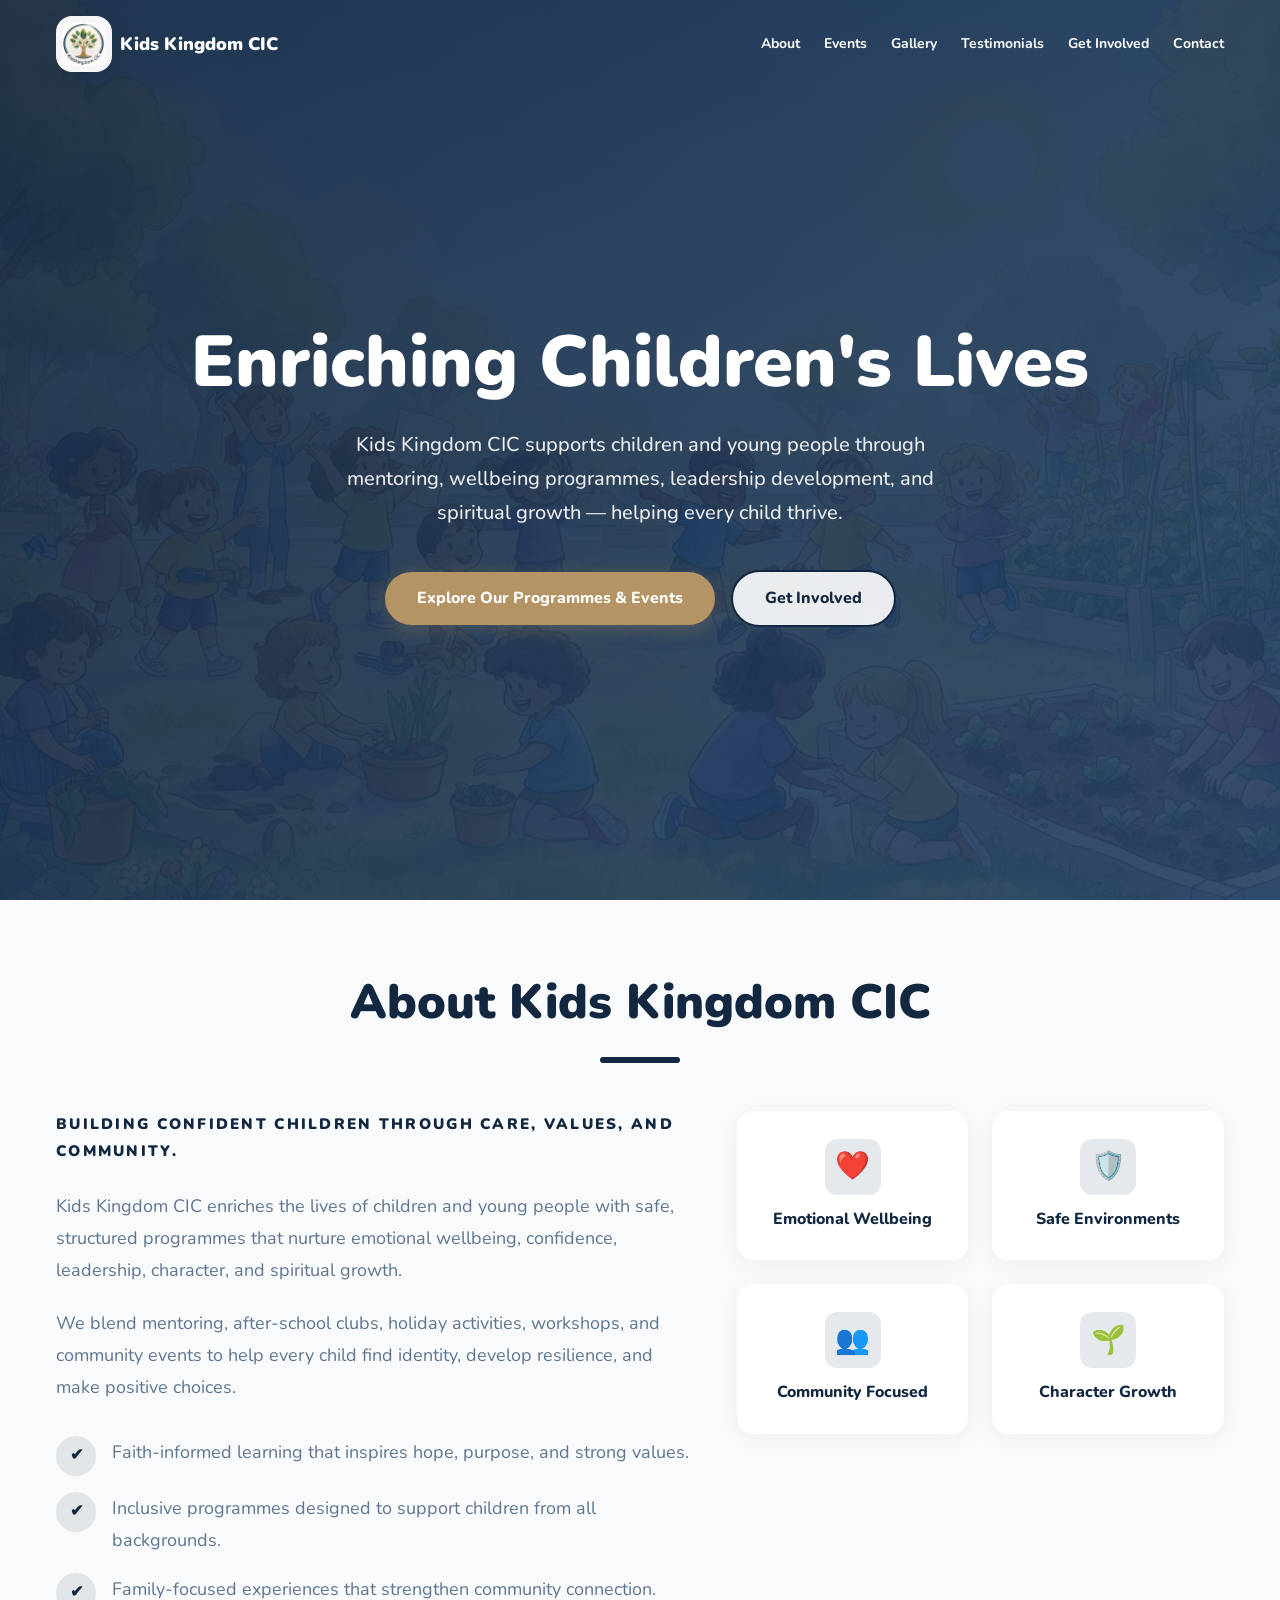
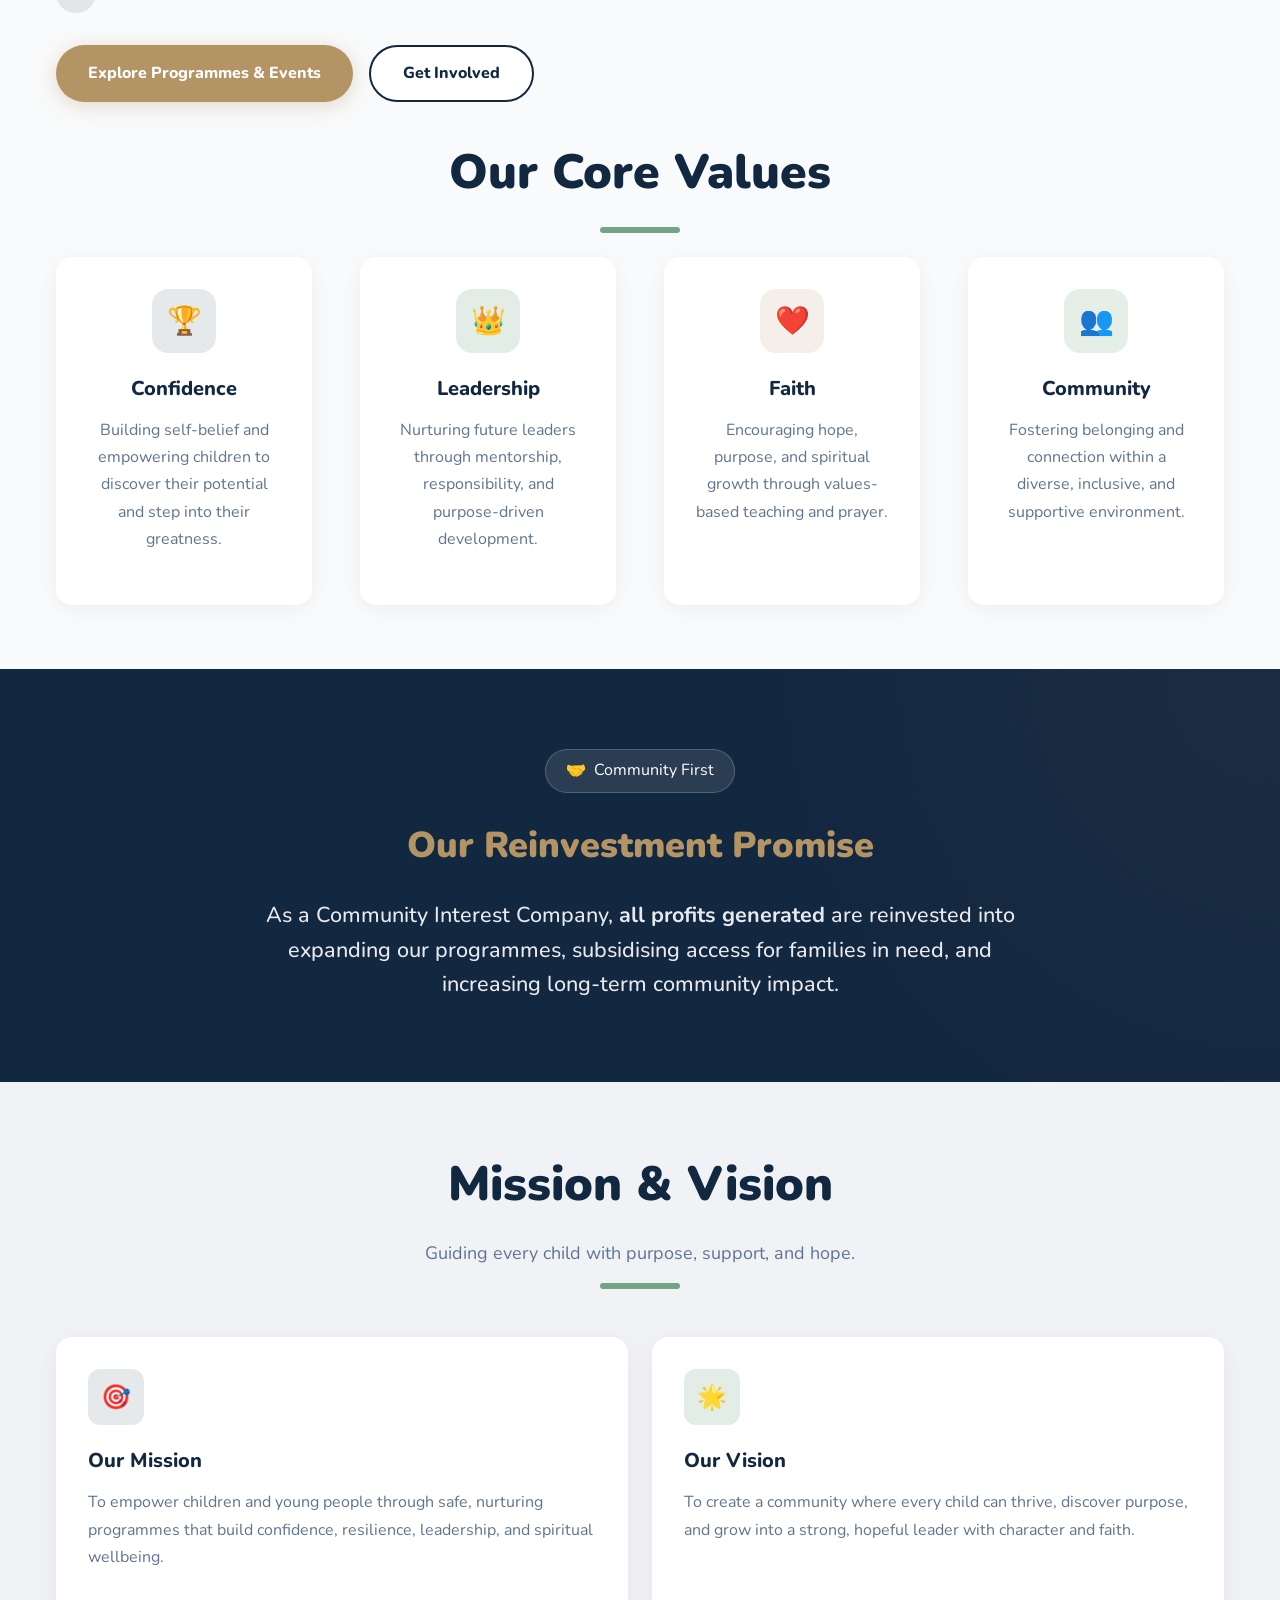
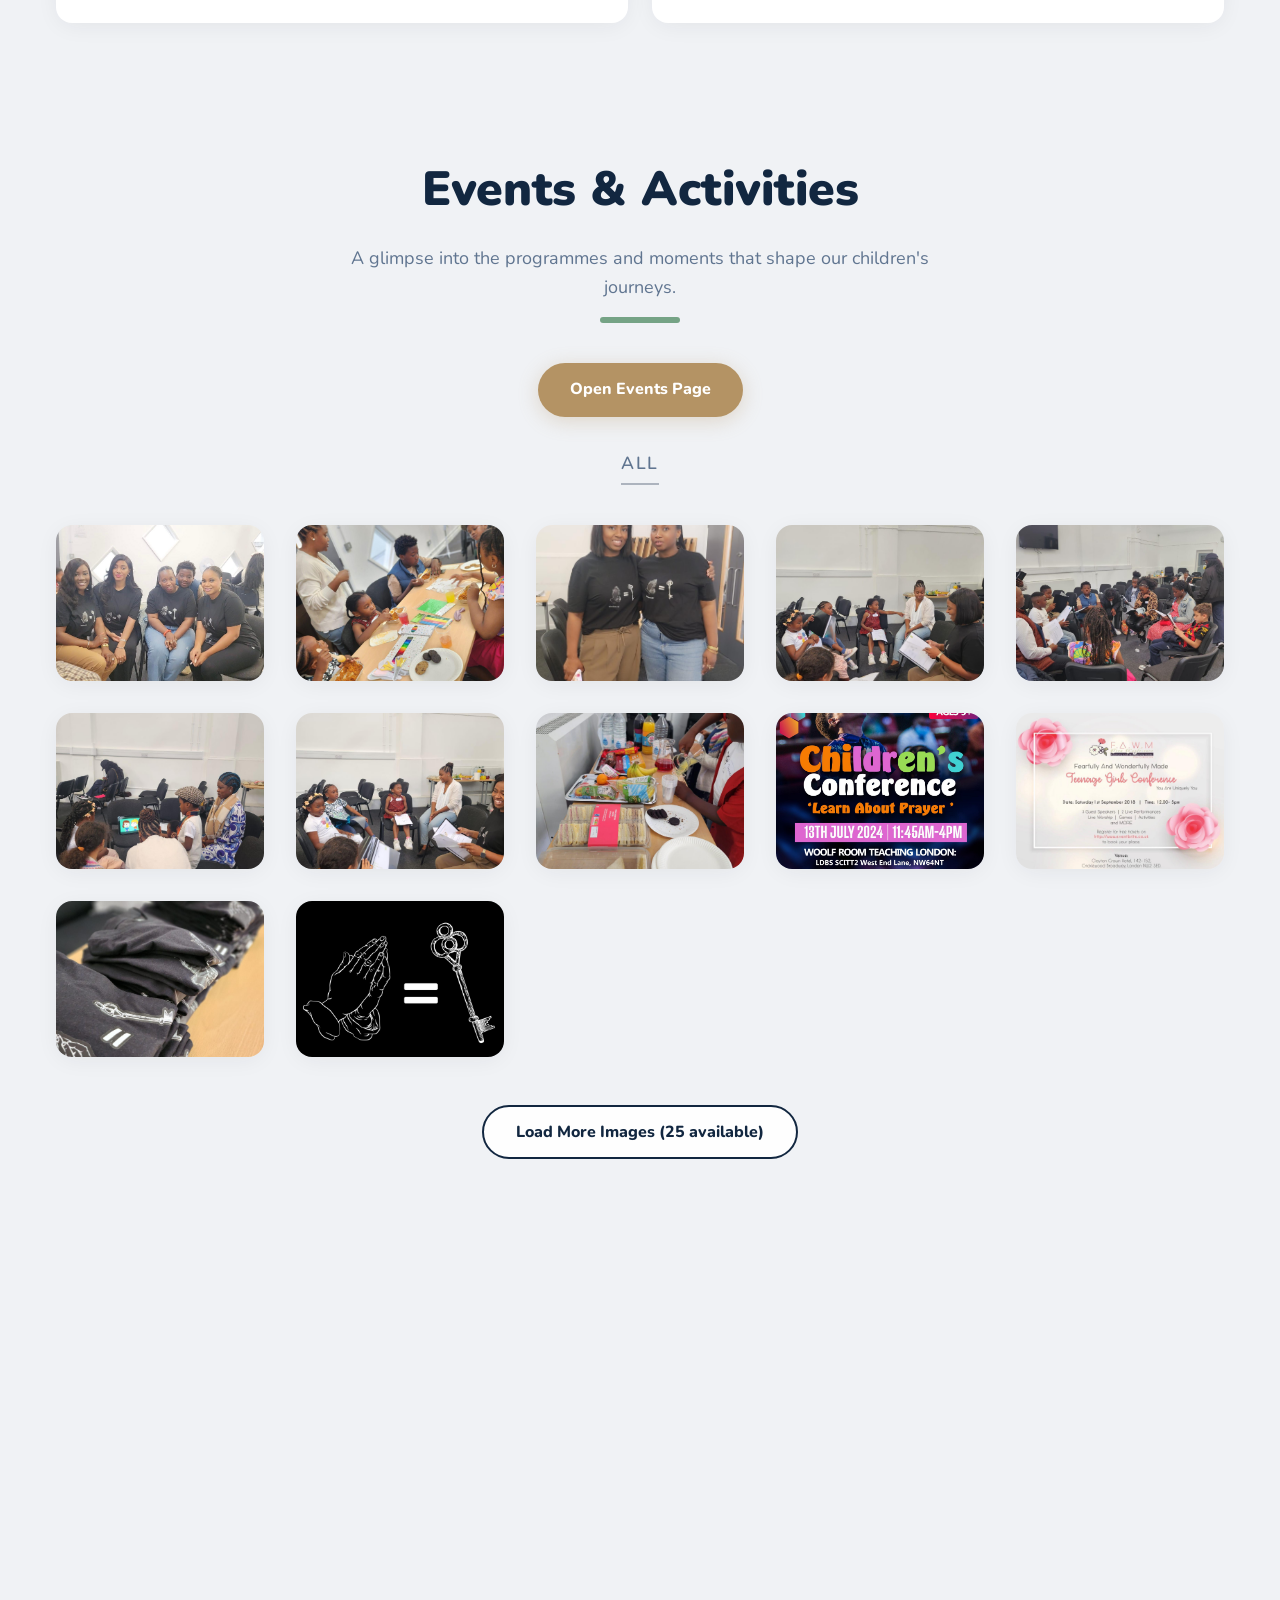
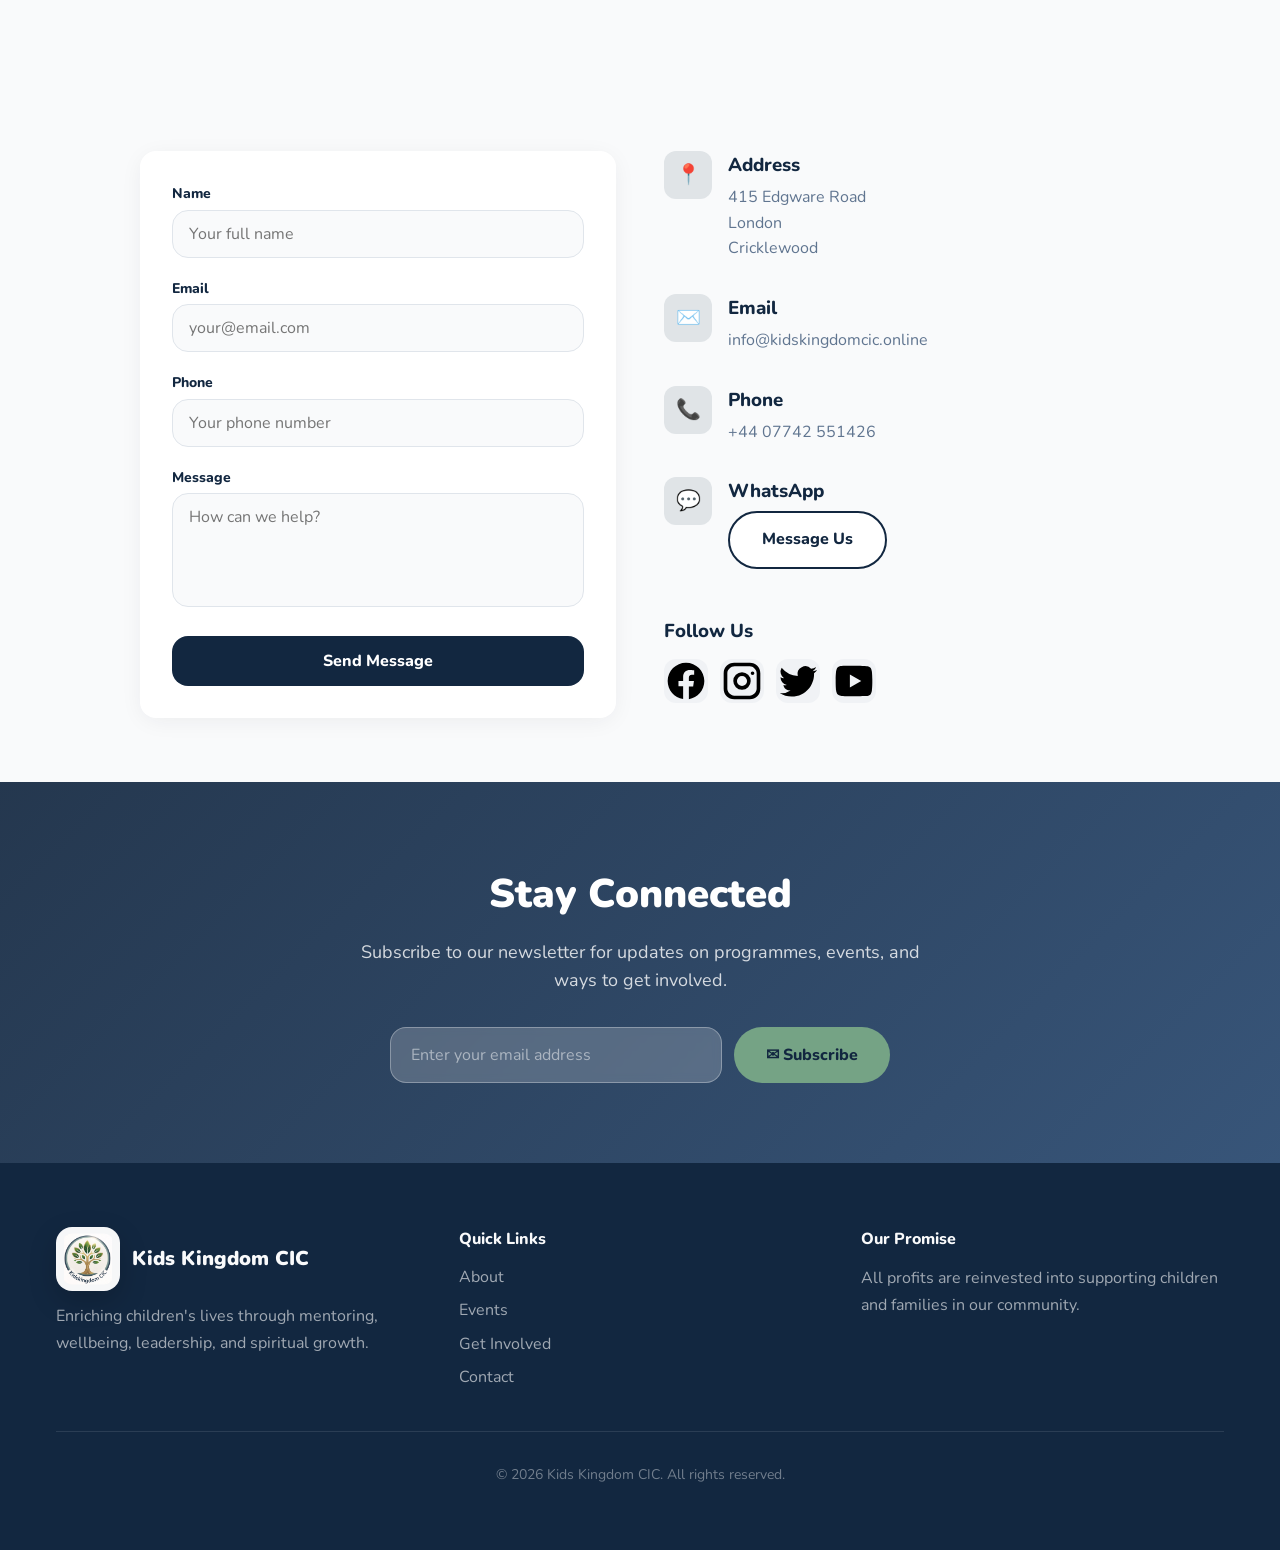
==== commit b9531ab8: "Update website with complete gallery, responsive design, and functionality improvements" ====
--- a/index.html
+++ b/index.html
@@ -29,10 +29,7 @@
 
       <div class="nav-links" id="navLinks">
         <a href="#about">About</a>
-        <a href="#programmes">Programmes</a>
         <a href="events.html">Events</a>
-        <a href="#values">Values</a>
-        <a href="#impact">Impact</a>
         <a href="#gallery">Gallery</a>
         <a href="#testimonials">Testimonials</a>
         <a href="#get-involved">Get Involved</a>
@@ -47,10 +44,7 @@
     <!-- Mobile menu -->
     <div class="mobile-menu" id="mobileMenu">
       <a href="#about">About</a>
-      <a href="#programmes">Programmes</a>
       <a href="events.html">Events</a>
-      <a href="#values">Values</a>
-      <a href="#impact">Impact</a>
       <a href="#gallery">Gallery</a>
       <a href="#testimonials">Testimonials</a>
       <a href="#get-involved">Get Involved</a>
@@ -66,14 +60,14 @@
       <h1>Enriching Children's Lives</h1>
       <p>Kids Kingdom CIC supports children and young people through mentoring, wellbeing programmes, leadership development, and spiritual growth — helping every child thrive.</p>
       <div class="hero-buttons">
-        <a href="#programmes" class="btn btn-secondary">Explore Our Programmes</a>
+        <a href="events.html" class="btn btn-secondary">Explore Our Programmes & Events</a>
         <a href="#get-involved" class="btn btn-outline">Get Involved</a>
       </div>
     </div>
   </section>
 
   <!-- ==================== ABOUT ==================== -->
-  <section id="about" class="section">
+  <section id="about" class="section pb-tight">
     <div class="container">
       <div class="section-header fade-in-up">
         <h2>About Kids Kingdom CIC</h2>
@@ -99,10 +93,9 @@
             </div>
           </div>
           <div class="about-buttons">
-            <a href="#programmes" class="btn btn-secondary">Explore Programmes</a>
+            <a href="events.html" class="btn btn-secondary">Explore Programmes & Events</a>
             <a href="#get-involved" class="btn btn-outline">Get Involved</a>
           </div>
-          <p class="highlight">All profits generated are reinvested into expanding programmes, subsidising access for families in need, and increasing long-term community impact.</p>
         </div>
 
         <div class="highlights-grid">
@@ -123,6 +116,54 @@
             <span>Character Growth</span>
           </div>
         </div>
+      </div>
+    </div>
+  </section>
+
+  <!-- ==================== VALUES ==================== -->
+  <section id="values" class="section pt-0">
+    <div class="container">
+      <div class="section-header fade-in-up">
+        <h2>Our Core Values</h2>
+        <div class="section-line bg-accent"></div>
+      </div>
+      <div class="values-grid">
+        <div class="card text-center fade-in-up">
+          <div class="card-icon-lg bg-primary-light">🏆</div>
+          <h3>Confidence</h3>
+          <p>Building self-belief and empowering children to discover their potential and step into their greatness.</p>
+        </div>
+        <div class="card text-center fade-in-up">
+          <div class="card-icon-lg bg-accent-light">👑</div>
+          <h3>Leadership</h3>
+          <p>Nurturing future leaders through mentorship, responsibility, and purpose-driven development.</p>
+        </div>
+        <div class="card text-center fade-in-up">
+          <div class="card-icon-lg bg-secondary-light">❤️</div>
+          <h3>Faith</h3>
+          <p>Encouraging hope, purpose, and spiritual growth through values-based teaching and prayer.</p>
+        </div>
+        <div class="card text-center fade-in-up">
+          <div class="card-icon-lg bg-success-light">👥</div>
+          <h3>Community</h3>
+          <p>Fostering belonging and connection within a diverse, inclusive, and supportive environment.</p>
+        </div>
+      </div>
+    </div>
+  </section>
+
+  <!-- ==================== OUR COMMITMENT ==================== -->
+  <section class="commitment-banner">
+    <div class="container">
+      <div class="commitment-content fade-in-up">
+        <div class="commitment-badge">
+          <span class="badge-icon">🤝</span>
+          <span class="badge-text">Community First</span>
+        </div>
+        <h2>Our Reinvestment Promise</h2>
+        <p>
+          As a Community Interest Company, <strong>all profits generated</strong> are reinvested into expanding our programmes, subsidising access for families in need, and increasing long-term community impact.
+        </p>
       </div>
     </div>
   </section>
@@ -150,49 +191,7 @@
     </div>
   </section>
 
-  <!-- ==================== PROGRAMMES ==================== -->
-  <section id="programmes" class="section section-alt">
-    <div class="container">
-      <div class="section-header fade-in-up">
-        <h2>Our Programmes</h2>
-        <p class="section-subtitle">Empowering children through diverse, inclusive, and impactful programmes.</p>
-        <div class="section-line bg-secondary"></div>
-      </div>
-      <div class="programmes-grid">
-        <div class="card fade-in-up">
-          <div class="card-icon bg-secondary-light">👥</div>
-          <h3>Mentoring Programme</h3>
-          <p>One-to-one and group mentoring sessions that build trust, confidence, and personal growth in young people.</p>
-        </div>
-        <div class="card fade-in-up">
-          <div class="card-icon bg-secondary-light">✨</div>
-          <h3>Girls' Identity & Self-Worth</h3>
-          <p>Empowering girls to understand their identity, embrace their worth, and develop inner strength and resilience.</p>
-        </div>
-        <div class="card fade-in-up">
-          <div class="card-icon bg-secondary-light">🎤</div>
-          <h3>Workshops & Conferences</h3>
-          <p>Interactive workshops and inspiring conferences that equip children with life skills and positive values.</p>
-        </div>
-        <div class="card fade-in-up">
-          <div class="card-icon bg-secondary-light">📖</div>
-          <h3>After-School Clubs</h3>
-          <p>Engaging after-school activities that provide a safe space for learning, creativity, and friendship.</p>
-        </div>
-        <div class="card fade-in-up">
-          <div class="card-icon bg-secondary-light">☀️</div>
-          <h3>Holiday Activities</h3>
-          <p>Fun-filled holiday programmes that keep children active, inspired, and connected during school breaks.</p>
-        </div>
-        <div class="card fade-in-up">
-          <div class="card-icon bg-secondary-light">⛺</div>
-          <h3>Daily Camp-Style Programmes</h3>
-          <p>Structured daily programmes combining learning, play, teamwork, and character-building adventures.</p>
-        </div>
-      </div>
-    </div>
-  </section>
-
+  
   <!-- ==================== GALLERY ==================== -->
   <section id="gallery" class="section section-alt">
     <div class="container">
@@ -205,49 +204,170 @@
         <a href="events.html" class="btn btn-secondary">Open Events Page</a>
       </div>
 
-      <div class="gallery-filters fade-in-up">
-        <button class="filter-btn active" data-filter="all">All</button>
-        <button class="filter-btn" data-filter="arts">Arts</button>
-        <button class="filter-btn" data-filter="sports">Sports</button>
-        <button class="filter-btn" data-filter="community">Community</button>
-        <button class="filter-btn" data-filter="education">Education</button>
-      </div>
-
-      <div class="gallery-grid fade-in-up">
-        <button class="gallery-item" data-category="arts" onclick="openLightbox(0)">
+      <div class="gallery-categories fade-in-up">
+        <span class="category-label">All</span>
+      </div>
+
+      <div class="gallery-grid fade-in-up" id="galleryGrid">
+        <!-- Initially visible images (first 12) -->
+        <button class="gallery-item visible" data-category="arts" onclick="openLightbox(0)">
           <img src="assets/1.jpeg" alt="Kids Kingdom CIC event photo 1" loading="lazy" />
           <div class="gallery-label"><span>Event Photo 1</span></div>
         </button>
-        <button class="gallery-item" data-category="sports" onclick="openLightbox(1)">
+        <button class="gallery-item visible" data-category="sports" onclick="openLightbox(1)">
           <img src="assets/2.jpeg" alt="Kids Kingdom CIC event photo 2" loading="lazy" />
           <div class="gallery-label"><span>Event Photo 2</span></div>
         </button>
-        <button class="gallery-item" data-category="education" onclick="openLightbox(2)">
+        <button class="gallery-item visible" data-category="education" onclick="openLightbox(2)">
           <img src="assets/3.jpeg" alt="Kids Kingdom CIC event photo 3" loading="lazy" />
           <div class="gallery-label"><span>Event Photo 3</span></div>
         </button>
-        <button class="gallery-item" data-category="community" onclick="openLightbox(3)">
+        <button class="gallery-item visible" data-category="community" onclick="openLightbox(3)">
           <img src="assets/4.jpeg" alt="Kids Kingdom CIC event photo 4" loading="lazy" />
           <div class="gallery-label"><span>Event Photo 4</span></div>
         </button>
-        <button class="gallery-item" data-category="education" onclick="openLightbox(4)">
+        <button class="gallery-item visible" data-category="education" onclick="openLightbox(4)">
           <img src="assets/5.jpeg" alt="Kids Kingdom CIC event photo 5" loading="lazy" />
           <div class="gallery-label"><span>Event Photo 5</span></div>
         </button>
-        <button class="gallery-item" data-category="community" onclick="openLightbox(5)">
+        <button class="gallery-item visible" data-category="community" onclick="openLightbox(5)">
           <img src="assets/6.jpeg" alt="Kids Kingdom CIC event photo 6" loading="lazy" />
           <div class="gallery-label"><span>Event Photo 6</span></div>
         </button>
-        <button class="gallery-item" data-category="arts" onclick="openLightbox(6)">
+        <button class="gallery-item visible" data-category="arts" onclick="openLightbox(6)">
           <img src="assets/7.jpeg" alt="Kids Kingdom CIC event photo 7" loading="lazy" />
           <div class="gallery-label"><span>Event Photo 7</span></div>
         </button>
-        <button class="gallery-item" data-category="sports" onclick="openLightbox(7)">
+        <button class="gallery-item visible" data-category="sports" onclick="openLightbox(7)">
           <img src="assets/8.jpeg" alt="Kids Kingdom CIC event photo 8" loading="lazy" />
           <div class="gallery-label"><span>Event Photo 8</span></div>
         </button>
-      </div>
-    </div>
+        <button class="gallery-item visible" data-category="arts" onclick="openLightbox(8)">
+          <img src="assets/9.jpeg" alt="Kids Kingdom CIC event photo 9" loading="lazy" />
+          <div class="gallery-label"><span>Event Photo 9</span></div>
+        </button>
+        <button class="gallery-item visible" data-category="education" onclick="openLightbox(9)">
+          <img src="assets/10.jpeg" alt="Kids Kingdom CIC event photo 10" loading="lazy" />
+          <div class="gallery-label"><span>Event Photo 10</span></div>
+        </button>
+        <button class="gallery-item visible" data-category="community" onclick="openLightbox(10)">
+          <img src="assets/11.jpeg" alt="Kids Kingdom CIC event photo 11" loading="lazy" />
+          <div class="gallery-label"><span>Event Photo 11</span></div>
+        </button>
+        <button class="gallery-item visible" data-category="sports" onclick="openLightbox(11)">
+          <img src="assets/12.jpeg" alt="Kids Kingdom CIC event photo 12" loading="lazy" />
+          <div class="gallery-label"><span>Event Photo 12</span></div>
+        </button>
+        
+        <!-- Hidden images (load more) - remaining numbered images -->
+        <button class="gallery-item hidden" data-category="education" onclick="openLightbox(12)">
+          <img src="assets/13.jpeg" alt="Kids Kingdom CIC event photo 13" loading="lazy" />
+          <div class="gallery-label"><span>Event Photo 13</span></div>
+        </button>
+        <button class="gallery-item hidden" data-category="arts" onclick="openLightbox(13)">
+          <img src="assets/14.jpeg" alt="Kids Kingdom CIC event photo 14" loading="lazy" />
+          <div class="gallery-label"><span>Event Photo 14</span></div>
+        </button>
+        <button class="gallery-item hidden" data-category="community" onclick="openLightbox(14)">
+          <img src="assets/15.jpeg" alt="Kids Kingdom CIC event photo 15" loading="lazy" />
+          <div class="gallery-label"><span>Event Photo 15</span></div>
+        </button>
+        <button class="gallery-item hidden" data-category="sports" onclick="openLightbox(15)">
+          <img src="assets/16.jpeg" alt="Kids Kingdom CIC event photo 16" loading="lazy" />
+          <div class="gallery-label"><span>Event Photo 16</span></div>
+        </button>
+        <button class="gallery-item hidden" data-category="arts" onclick="openLightbox(16)">
+          <img src="assets/17.jpeg" alt="Kids Kingdom CIC event photo 17" loading="lazy" />
+          <div class="gallery-label"><span>Event Photo 17</span></div>
+        </button>
+        <button class="gallery-item hidden" data-category="education" onclick="openLightbox(17)">
+          <img src="assets/18.jpeg" alt="Kids Kingdom CIC event photo 18" loading="lazy" />
+          <div class="gallery-label"><span>Event Photo 18</span></div>
+        </button>
+        <button class="gallery-item hidden" data-category="community" onclick="openLightbox(18)">
+          <img src="assets/19.jpeg" alt="Kids Kingdom CIC event photo 19" loading="lazy" />
+          <div class="gallery-label"><span>Event Photo 19</span></div>
+        </button>
+        <button class="gallery-item hidden" data-category="sports" onclick="openLightbox(19)">
+          <img src="assets/20.jpeg" alt="Kids Kingdom CIC event photo 20" loading="lazy" />
+          <div class="gallery-label"><span>Event Photo 20</span></div>
+        </button>
+        <button class="gallery-item hidden" data-category="arts" onclick="openLightbox(20)">
+          <img src="assets/21.jpeg" alt="Kids Kingdom CIC event photo 21" loading="lazy" />
+          <div class="gallery-label"><span>Event Photo 21</span></div>
+        </button>
+        <button class="gallery-item hidden" data-category="education" onclick="openLightbox(21)">
+          <img src="assets/22.jpeg" alt="Kids Kingdom CIC event photo 22" loading="lazy" />
+          <div class="gallery-label"><span>Event Photo 22</span></div>
+        </button>
+        <button class="gallery-item hidden" data-category="community" onclick="openLightbox(22)">
+          <img src="assets/23.jpeg" alt="Kids Kingdom CIC event photo 23" loading="lazy" />
+          <div class="gallery-label"><span>Event Photo 23</span></div>
+        </button>
+        <button class="gallery-item hidden" data-category="sports" onclick="openLightbox(23)">
+          <img src="assets/24.jpeg" alt="Kids Kingdom CIC event photo 24" loading="lazy" />
+          <div class="gallery-label"><span>Event Photo 24</span></div>
+        </button>
+        <button class="gallery-item hidden" data-category="arts" onclick="openLightbox(24)">
+          <img src="assets/25.jpeg" alt="Kids Kingdom CIC event photo 25" loading="lazy" />
+          <div class="gallery-label"><span>Event Photo 25</span></div>
+        </button>
+        <button class="gallery-item hidden" data-category="education" onclick="openLightbox(25)">
+          <img src="assets/26.jpeg" alt="Kids Kingdom CIC event photo 26" loading="lazy" />
+          <div class="gallery-label"><span>Event Photo 26</span></div>
+        </button>
+        <button class="gallery-item hidden" data-category="community" onclick="openLightbox(26)">
+          <img src="assets/27.jpeg" alt="Kids Kingdom CIC event photo 27" loading="lazy" />
+          <div class="gallery-label"><span>Event Photo 27</span></div>
+        </button>
+        <button class="gallery-item hidden" data-category="sports" onclick="openLightbox(27)">
+          <img src="assets/28.jpeg" alt="Kids Kingdom CIC event photo 28" loading="lazy" />
+          <div class="gallery-label"><span>Event Photo 28</span></div>
+        </button>
+        <button class="gallery-item hidden" data-category="arts" onclick="openLightbox(28)">
+          <img src="assets/29.jpeg" alt="Kids Kingdom CIC event photo 29" loading="lazy" />
+          <div class="gallery-label"><span>Event Photo 29</span></div>
+        </button>
+        <button class="gallery-item hidden" data-category="education" onclick="openLightbox(29)">
+          <img src="assets/31.jpeg" alt="Kids Kingdom CIC event photo 30" loading="lazy" />
+          <div class="gallery-label"><span>Event Photo 30</span></div>
+        </button>
+        <button class="gallery-item hidden" data-category="community" onclick="openLightbox(30)">
+          <img src="assets/32.jpeg" alt="Kids Kingdom CIC event photo 31" loading="lazy" />
+          <div class="gallery-label"><span>Event Photo 31</span></div>
+        </button>
+        <button class="gallery-item hidden" data-category="sports" onclick="openLightbox(31)">
+          <img src="assets/33.jpeg" alt="Kids Kingdom CIC event photo 32" loading="lazy" />
+          <div class="gallery-label"><span>Event Photo 32</span></div>
+        </button>
+        <button class="gallery-item hidden" data-category="arts" onclick="openLightbox(32)">
+          <img src="assets/34.jpeg" alt="Kids Kingdom CIC event photo 33" loading="lazy" />
+          <div class="gallery-label"><span>Event Photo 33</span></div>
+        </button>
+        <button class="gallery-item hidden" data-category="education" onclick="openLightbox(33)">
+          <img src="assets/35.jpeg" alt="Kids Kingdom CIC event photo 34" loading="lazy" />
+          <div class="gallery-label"><span>Event Photo 34</span></div>
+        </button>
+        <button class="gallery-item hidden" data-category="community" onclick="openLightbox(34)">
+          <img src="assets/36.jpeg" alt="Kids Kingdom CIC event photo 35" loading="lazy" />
+          <div class="gallery-label"><span>Event Photo 35</span></div>
+        </button>
+        <button class="gallery-item hidden" data-category="sports" onclick="openLightbox(35)">
+          <img src="assets/37.jpeg" alt="Kids Kingdom CIC event photo 36" loading="lazy" />
+          <div class="gallery-label"><span>Event Photo 36</span></div>
+        </button>
+        <button class="gallery-item hidden" data-category="arts" onclick="openLightbox(36)">
+          <img src="assets/38.jpeg" alt="Kids Kingdom CIC event photo 37" loading="lazy" />
+          <div class="gallery-label"><span>Event Photo 37</span></div>
+        </button>
+      </div>
+      
+      <!-- Load More Button -->
+      <div class="gallery-load-more fade-in-up">
+        <button class="btn btn-outline" id="loadMoreBtn" onclick="loadMoreImages()">Load More Images</button>
+      </div>
+      
+          </div>
   </section>
 
   <!-- Lightbox -->
@@ -259,38 +379,7 @@
     <button class="lightbox-nav lightbox-next" onclick="event.stopPropagation(); nextLightboxImage()" aria-label="Next">›</button>
   </div>
 
-  <!-- ==================== VALUES ==================== -->
-  <section id="values" class="section">
-    <div class="container">
-      <div class="section-header fade-in-up">
-        <h2>Our Core Values</h2>
-        <div class="section-line bg-accent"></div>
-      </div>
-      <div class="values-grid">
-        <div class="card text-center fade-in-up">
-          <div class="card-icon-lg bg-primary-light">🏆</div>
-          <h3>Confidence</h3>
-          <p>Building self-belief and empowering children to discover their potential and step into their greatness.</p>
-        </div>
-        <div class="card text-center fade-in-up">
-          <div class="card-icon-lg bg-accent-light">👑</div>
-          <h3>Leadership</h3>
-          <p>Nurturing future leaders through mentorship, responsibility, and purpose-driven development.</p>
-        </div>
-        <div class="card text-center fade-in-up">
-          <div class="card-icon-lg bg-secondary-light">❤️</div>
-          <h3>Faith</h3>
-          <p>Encouraging hope, purpose, and spiritual growth through values-based teaching and age-appropriate prayer.</p>
-        </div>
-        <div class="card text-center fade-in-up">
-          <div class="card-icon-lg bg-success-light">👥</div>
-          <h3>Community</h3>
-          <p>Fostering belonging and connection within a diverse, inclusive, and supportive community environment.</p>
-        </div>
-      </div>
-    </div>
-  </section>
-
+      
   <!-- ==================== WHY US ==================== -->
   <section class="section section-alt">
     <div class="container">
@@ -331,34 +420,7 @@
     </div>
   </section>
 
-  <!-- ==================== IMPACT ==================== -->
-  <section id="impact" class="impact-section">
-    <div class="container">
-      <div class="section-header fade-in-up">
-        <h2 class="text-white">Our Impact</h2>
-        <div class="section-line bg-accent"></div>
-      </div>
-      <div class="stats-grid fade-in-up">
-        <div class="stat-card">
-          <div class="stat-number" data-target="1200">0</div>
-          <div class="stat-label">Children Supported</div>
-        </div>
-        <div class="stat-card">
-          <div class="stat-number" data-target="85">0</div>
-          <div class="stat-label">Programmes Delivered</div>
-        </div>
-        <div class="stat-card">
-          <div class="stat-number" data-target="600">0</div>
-          <div class="stat-label">Families Reached</div>
-        </div>
-        <div class="stat-card">
-          <div class="stat-number" data-target="40">0</div>
-          <div class="stat-label">Community Events Held</div>
-        </div>
-      </div>
-    </div>
-  </section>
-  <!-- ==================== TESTIMONIALS ==================== -->
+    <!-- ==================== TESTIMONIALS ==================== -->
   <section id="testimonials" class="section">
     <div class="container">
       <div class="section-header fade-in-up">
@@ -424,26 +486,30 @@
       <div class="contact-grid">
         <!-- Contact Form -->
         <div class="card fade-in-up" id="contactFormCard">
-          <form id="contactForm" class="contact-form">
+          <form id="contactForm" class="contact-form" action="https://formsubmit.co/info@kidskingdomcic.online" method="POST">
             <div class="form-group">
               <label for="contactName">Name</label>
-              <input type="text" id="contactName" required placeholder="Your full name" />
+              <input type="text" id="contactName" name="name" required placeholder="Your full name" />
             </div>
             <div class="form-group">
               <label for="contactEmail">Email</label>
-              <input type="email" id="contactEmail" required placeholder="your@email.com" />
+              <input type="email" id="contactEmail" name="email" required placeholder="your@email.com" />
             </div>
             <div class="form-group">
               <label for="contactPhone">Phone</label>
-              <input type="tel" id="contactPhone" placeholder="Your phone number" />
+              <input type="tel" id="contactPhone" name="phone" placeholder="Your phone number" />
             </div>
             <div class="form-group">
               <label for="contactMessage">Message</label>
-              <textarea id="contactMessage" required rows="4" placeholder="How can we help?"></textarea>
+              <textarea id="contactMessage" name="message" required rows="4" placeholder="How can we help?"></textarea>
+            </div>
+            <div class="form-group honeypot-field">
+              <label for="website">Leave this field blank</label>
+              <input type="text" id="website" name="website" tabindex="-1" autocomplete="off" />
             </div>
             <button type="submit" class="btn btn-primary btn-full">Send Message</button>
           </form>
-          <div class="form-success" id="contactSuccess" style="display:none;">
+          <div class="form-success hidden" id="contactSuccess">
             <div class="success-icon">✅</div>
             <p>Thank you! We'll be in touch soon.</p>
           </div>
@@ -452,7 +518,7 @@
         <div class="contact-info fade-in-up">
           <div class="info-item">
             <div class="info-icon">📍</div>
-            <div><h3>Address</h3><p>123 Community Lane, London, UK</p></div>
+            <div><h3>Address</h3><p>415 Edgware Road<br>London<br>Cricklewood</p></div>
           </div>
           <div class="info-item">
             <div class="info-icon">✉️</div>
@@ -496,11 +562,18 @@
     <div class="container text-center">
       <h2 class="text-white">Stay Connected</h2>
       <p class="newsletter-subtitle">Subscribe to our newsletter for updates on programmes, events, and ways to get involved.</p>
-      <form id="newsletterForm" class="newsletter-form">
-        <input type="email" id="newsletterEmail" required placeholder="Enter your email address" />
-        <button type="submit" class="btn btn-accent">✉ Subscribe</button>
+      <form id="newsletterForm" class="newsletter-form" action="https://formsubmit.co/info@kidskingdomcic.online" method="POST">
+        <input type="email" id="newsletterEmail" name="email" required placeholder="Enter your email address" />
+        <button type="submit" class="btn btn-accent" id="newsletterSubmitBtn">
+          <span class="btn-text">✉ Subscribe</span>
+          <span class="btn-spinner hidden"></span>
+        </button>
+        <div class="form-group honeypot-field">
+          <label for="newsletter-website">Leave this field blank</label>
+          <input type="text" id="newsletter-website" name="newsletter-website" tabindex="-1" autocomplete="off" />
+        </div>
       </form>
-      <p class="newsletter-success" id="newsletterSuccess" style="display:none;">✅ Thank you for subscribing!</p>
+      <p class="newsletter-success hidden" id="newsletterSuccess">✅ Thank you for subscribing!</p>
     </div>
   </section>
 
@@ -519,9 +592,7 @@
           <h4>Quick Links</h4>
           <nav class="footer-links">
             <a href="#about">About</a>
-            <a href="#programmes">Programmes</a>
             <a href="events.html">Events</a>
-            <a href="#values">Values</a>
             <a href="#get-involved">Get Involved</a>
             <a href="#contact">Contact</a>
           </nav>
@@ -540,5 +611,15 @@
   <button class="scroll-top-btn" id="scrollTopBtn" aria-label="Scroll to top">↑</button>
 
   <script src="script.js"></script>
+<!-- Success Popup -->
+  <div class="success-popup" id="successPopup">
+    <div class="popup-content">
+      <div class="popup-icon">SUCCESS</div>
+      <h3>Message Sent Successfully!</h3>
+      <p>Thank you for contacting us. We'll get back to you soon.</p>
+      <button class="btn btn-primary" onclick="closeSuccessPopup()">Close</button>
+    </div>
+  </div>
+
 </body>
 </html>
--- a/style.css
+++ b/style.css
@@ -37,7 +37,7 @@
 /* ---------- Reset ---------- */
 *, *::before, *::after { box-sizing: border-box; margin: 0; padding: 0; }
 html { scroll-behavior: smooth; }
-body { font-family: var(--font); background: var(--bg); color: var(--fg); line-height: 1.6; }
+body { font-family: var(--font); background: var(--bg); color: var(--fg); line-height: 1.6; overflow-x: hidden; overflow-wrap: break-word; }
 body.is-loading { overflow: hidden; }
 img { max-width: 100%; display: block; }
 a { text-decoration: none; color: inherit; }
@@ -171,6 +171,34 @@
 .btn-outline:hover { background: rgba(255, 255, 255, 1); transform: scale(1.05); }
 .btn-full { width: 100%; border-radius: var(--radius); }
 
+/* Button Loading State */
+.btn {
+  position: relative;
+  overflow: hidden;
+}
+
+.btn-text {
+  transition: opacity 0.3s;
+}
+
+.btn-spinner {
+  position: absolute;
+  top: 50%;
+  left: 50%;
+  transform: translate(-50%, -50%);
+  width: 20px;
+  height: 20px;
+  border: 2px solid rgba(255, 255, 255, 0.5);
+  border-top-color: #fff;
+  border-radius: 50%;
+  animation: spin 0.8s linear infinite;
+  display: none; /* Hidden by default */
+}
+
+.btn--loading .btn-text { opacity: 0; }
+.btn--loading .btn-spinner { display: block; }
+.btn--loading { pointer-events: none; opacity: 0.8; }
+
 /* ---------- NAVBAR ---------- */
 #navbar {
   position: fixed; top: 0; left: 0; right: 0; z-index: 50;
@@ -255,7 +283,7 @@
   .hero-content { padding: 6rem 1rem 3rem; }
   .hero h1 { font-size: 2rem; }
   .hero p { margin-bottom: 2rem; }
-  .section { padding: 4rem 0; }
+  .section { padding: 3rem 0; }
   .section-header { margin-bottom: 2rem; }
   .section-header h2 { font-size: 2rem; }
   .section-subtitle { font-size: 1rem; }
@@ -267,7 +295,7 @@
 }
 
 /* ---------- SECTIONS ---------- */
-.section { padding: 6rem 0; }
+.section { padding: 4rem 0; }
 .section-alt { background: var(--muted); }
 .section-header { text-align: center; margin-bottom: 3rem; }
 .section-header h2 { font-size: 1.875rem; font-weight: 900; margin-bottom: 1rem; }
@@ -344,25 +372,26 @@
 .about-text p { color: var(--muted-fg); font-size: 1.125rem; line-height: 1.8; margin-bottom: 1.25rem; }
 .about-text .highlight { font-weight: 700; color: var(--fg); margin-top: 1rem; }
 .about-list { display: grid; gap: 1rem; margin: 2rem 0; }
-.about-list div { display: grid; grid-template-columns: auto 1fr; gap: 1rem; align-items: flex-start; }
+.about-list div { display: grid; grid-template-columns: auto 1fr; gap: 1rem; align-items: flex-start; min-width: 0; }
 .about-list span {
   width: 2.5rem; height: 2.5rem; display: grid; place-items: center;
   border-radius: 50%; background: var(--primary-light); color: var(--primary); font-weight: 900;
+  flex-shrink: 0;
 }
 .about-list p { margin: 0; }
 .about-buttons { display: flex; flex-wrap: wrap; gap: 1rem; margin-top: 1.5rem; }
 .highlights-grid {
-  display: grid; grid-template-columns: repeat(2, 1fr); gap: 1.5rem; margin-top: 0;
-}
+  display: grid; grid-template-columns: 1fr; gap: 1.5rem; margin-top: 0;
+}
+@media (min-width: 480px) { .highlights-grid { grid-template-columns: repeat(2, 1fr); } }
 .highlight-card {
   display: flex; flex-direction: column; align-items: center; gap: 0.75rem;
   padding: 1.75rem; border-radius: var(--radius); background: var(--card);
-  box-shadow: var(--shadow); transition: box-shadow 0.3s ease;
+  box-shadow: var(--shadow); transition: box-shadow 0.3s ease; min-width: 0;
 }
 .highlight-card:hover { box-shadow: var(--shadow-hover); }
 .highlight-icon { font-size: 1.75rem; width: 56px; height: 56px; border-radius: 12px; background: var(--primary-light); display: flex; align-items: center; justify-content: center; }
 .highlight-card span { font-weight: 800; text-align: center; }
-@media (min-width: 768px) { .highlights-grid { grid-template-columns: repeat(4, 1fr); } }
 @media (min-width: 992px) { .about-grid { grid-template-columns: 1.25fr 0.95fr; align-items: start; } }
 
 .mission-grid {
@@ -389,6 +418,9 @@
 .card-link { color: var(--primary); font-weight: 800; transition: all 0.3s; }
 .card-link:hover { text-decoration: underline; text-underline-offset: 4px; }
 .upcoming-detail-trigger { padding: 0; text-align: left; }
+
+/* ---------- UTILITIES ---------- */
+.hidden { display: none; }
 
 /* ---------- EVENTS PAGE ---------- */
 .event-info-grid,
@@ -587,9 +619,90 @@
 @media (min-width: 1024px) { .programmes-grid { grid-template-columns: repeat(3, 1fr); } }
 
 /* ---------- VALUES GRID ---------- */
-.values-grid { display: grid; gap: 2rem; }
-@media (min-width: 640px) { .values-grid { grid-template-columns: repeat(2, 1fr); } }
-@media (min-width: 1024px) { .values-grid { grid-template-columns: repeat(4, 1fr); } }
+/* Spacing Utilities */
+.pt-0 { padding-top: 0 !important; }
+.pb-tight { padding-bottom: 2rem !important; }
+
+#values .section-header {
+  margin-bottom: 1.5rem;
+}
+.values-grid { 
+  display: grid; 
+  grid-template-columns: repeat(2, 1fr); 
+  gap: 2rem; 
+  margin-top: 0; 
+}
+@media (min-width: 768px) { .values-grid { grid-template-columns: repeat(4, 1fr); gap: 2.5rem; } }
+@media (min-width: 1024px) { .values-grid { grid-template-columns: repeat(4, 1fr); gap: 3rem; } }
+
+.value-card {
+  background: var(--card);
+  padding: 2.5rem 1.5rem;
+  border-radius: var(--radius);
+  text-align: center;
+  box-shadow: var(--shadow);
+  transition: all 0.3s ease;
+  border-top: 4px solid transparent;
+}
+.value-card:hover {
+  transform: translateY(-8px);
+  box-shadow: var(--shadow-hover);
+}
+.value-card.v-confidence { border-top-color: #3b82f6; }
+.value-card.v-leadership { border-top-color: #a855f7; }
+.value-card.v-faith { border-top-color: #ef4444; }
+.value-card.v-community { border-top-color: #22c55e; }
+
+.value-icon {
+  font-size: 2.5rem;
+  width: 80px;
+  height: 80px;
+  line-height: 80px;
+  margin: 0 auto 1.5rem;
+  border-radius: 50%;
+  background: var(--muted);
+  display: flex;
+  align-items: center;
+  justify-content: center;
+}
+.value-card h4 { color: var(--fg); font-size: 1.25rem; font-weight: 800; margin-bottom: 1rem; }
+.value-card p { color: var(--muted-fg); font-size: 0.95rem; line-height: 1.6; margin: 0; }
+
+/* ---------- COMMITMENT BANNER ---------- */
+.commitment-banner {
+  background: var(--primary);
+  padding: 5rem 0;
+  color: var(--primary-fg);
+  position: relative;
+  overflow: hidden;
+}
+.commitment-banner::before {
+  content: "";
+  position: absolute;
+  inset: 0;
+  background: radial-gradient(circle at top right, var(--secondary-light), transparent 40%);
+  opacity: 0.4;
+}
+.commitment-content {
+  position: relative;
+  z-index: 1;
+  max-width: 800px;
+  margin: 0 auto;
+  text-align: center;
+}
+.commitment-badge {
+  display: inline-flex;
+  align-items: center;
+  gap: 0.5rem;
+  background: hsl(0 0% 100% / 0.1);
+  padding: 0.5rem 1.25rem;
+  border-radius: 50px;
+  margin-bottom: 1.5rem;
+  border: 1px solid hsl(0 0% 100% / 0.2);
+}
+.commitment-content h2 { font-size: 2.25rem; font-weight: 900; margin-bottom: 1.5rem; color: var(--secondary); }
+.commitment-content p { font-size: 1.35rem; line-height: 1.6; font-weight: 500; color: hsl(0 0% 100% / 0.9); }
+@media (max-width: 768px) { .commitment-content h2 { font-size: 1.75rem; } .commitment-content p { font-size: 1.15rem; } }
 
 /* ---------- WHY US ---------- */
 .why-grid { display: grid; gap: 2rem; max-width: 900px; margin: 0 auto; }
@@ -614,6 +727,148 @@
 .stat-number { font-size: 2.5rem; font-weight: 900; color: var(--primary-fg); margin-bottom: 0.5rem; }
 .stat-label { color: hsl(0 0% 100% / 0.8); font-weight: 700; font-size: 1.125rem; }
 @media (min-width: 768px) { .stat-number { font-size: 3rem; } }
+
+/* ---------- GALLERY ACCORDION ---------- */
+.gallery-accordion {
+  margin-top: 3rem;
+}
+
+.accordion-item {
+  margin-bottom: 1rem;
+  border-radius: var(--radius);
+  overflow: hidden;
+  box-shadow: var(--shadow);
+  background: var(--card);
+  transition: all 0.3s ease;
+}
+
+.accordion-item:hover {
+  box-shadow: var(--shadow-hover);
+}
+
+.accordion-header {
+  width: 100%;
+  padding: 1.5rem 2rem;
+  background: var(--card);
+  border: none;
+  display: flex;
+  align-items: center;
+  justify-content: space-between;
+  cursor: pointer;
+  transition: all 0.3s ease;
+  font-weight: 600;
+}
+
+.accordion-header:hover {
+  background: var(--muted);
+}
+
+.accordion-icon {
+  font-size: 0.8rem;
+  font-weight: 900;
+  color: var(--primary);
+  background: var(--primary-light);
+  padding: 0.5rem 1rem;
+  border-radius: 50px;
+  letter-spacing: 0.1em;
+}
+
+.accordion-title {
+  flex: 1;
+  text-align: center;
+  color: var(--fg);
+  font-size: 1.1rem;
+}
+
+.accordion-arrow {
+  font-size: 1.5rem;
+  font-weight: 300;
+  color: var(--muted-fg);
+  transition: transform 0.3s ease;
+  width: 30px;
+  height: 30px;
+  display: flex;
+  align-items: center;
+  justify-content: center;
+  border-radius: 50%;
+  background: var(--muted);
+}
+
+.accordion-item.active .accordion-arrow {
+  transform: rotate(45deg);
+  background: var(--primary);
+  color: var(--primary-fg);
+}
+
+.accordion-content {
+  max-height: 0;
+  overflow: hidden;
+  transition: max-height 0.3s ease;
+}
+
+.accordion-item.active .accordion-content {
+  max-height: 2000px;
+}
+
+.accordion-content .gallery-grid {
+  padding: 0 2rem 2rem;
+  margin-top: 0;
+}
+
+/* ---------- GALLERY SECTIONS ---------- */
+.gallery-section {
+  margin-bottom: 4rem;
+}
+
+.gallery-section-title {
+  text-align: center;
+  font-size: 1.5rem;
+  font-weight: 700;
+  color: var(--fg);
+  margin-bottom: 2rem;
+  position: relative;
+}
+
+.gallery-section-title::after {
+  content: "";
+  position: absolute;
+  bottom: -0.5rem;
+  left: 50%;
+  transform: translateX(-50%);
+  width: 60px;
+  height: 3px;
+  background: var(--primary);
+  border-radius: 2px;
+}
+
+/* ---------- GALLERY CATEGORIES ---------- */
+.gallery-categories {
+  display: flex;
+  flex-wrap: wrap;
+  justify-content: center;
+  gap: 2rem;
+  margin-bottom: 3rem;
+}
+
+.category-label {
+  font-size: 1.1rem;
+  font-weight: 600;
+  color: var(--muted-fg);
+  text-transform: uppercase;
+  letter-spacing: 0.1em;
+  position: relative;
+}
+
+.category-label::after {
+  content: "";
+  position: absolute;
+  bottom: -0.5rem;
+  left: 0;
+  right: 0;
+  height: 2px;
+  background: var(--primary);
+  opacity: 0.3;
+}
 
 /* ---------- GALLERY ---------- */
 .gallery-filters {
@@ -638,13 +893,52 @@
   color: var(--primary-fg);
   border-color: var(--primary);
 }
-.gallery-grid { display: grid; grid-template-columns: repeat(2, 1fr); gap: 1rem; }
-@media (min-width: 768px) { .gallery-grid { grid-template-columns: repeat(3, 1fr); gap: 1.5rem; } }
+.gallery-grid { 
+  display: grid; 
+  grid-template-columns: repeat(2, 1fr); 
+  gap: 1rem; 
+  margin-bottom: 2rem;
+}
+@media (min-width: 640px) { .gallery-grid { grid-template-columns: repeat(3, 1fr); gap: 1.25rem; } }
+@media (min-width: 768px) { .gallery-grid { grid-template-columns: repeat(4, 1fr); gap: 1.5rem; } }
+@media (min-width: 1024px) { .gallery-grid { grid-template-columns: repeat(5, 1fr); gap: 2rem; } }
 .gallery-item {
   position: relative; border-radius: var(--radius); overflow: hidden;
   box-shadow: var(--shadow); transition: all 0.3s; aspect-ratio: 4/3; padding: 0; border: none;
 }
 .gallery-item.hidden { display: none; }
+
+/* Gallery Load More */
+.gallery-item.visible {
+  display: block;
+  animation: fadeInUp 0.6s ease forwards;
+}
+
+.gallery-load-more {
+  text-align: center;
+  margin-top: 3rem;
+}
+
+.gallery-load-more .btn {
+  min-width: 200px;
+  transition: all 0.3s ease;
+}
+
+.gallery-load-more .btn:hover {
+  transform: translateY(-2px);
+  box-shadow: 0 8px 25px rgba(0, 0, 0, 0.15);
+}
+
+@keyframes fadeInUp {
+  from {
+    opacity: 0;
+    transform: translateY(30px);
+  }
+  to {
+    opacity: 1;
+    transform: translateY(0);
+  }
+}
 .gallery-item:hover { box-shadow: var(--shadow-hover); transform: translateY(-4px); }
 .gallery-item img { width: 100%; height: 100%; object-fit: cover; transition: transform 0.5s; }
 .gallery-item:hover img { transform: scale(1.05); }
@@ -827,3 +1121,169 @@
 .footer-links a:hover { color: var(--accent); }
 .footer-bottom { border-top: 1px solid hsl(0 0% 100% / 0.1); padding-top: 2rem; text-align: center; }
 .footer-bottom p { color: hsl(0 0% 100% / 0.4); font-size: 0.875rem; }
+
+/* ---------- SUCCESS POPUP ---------- */
+.success-popup {
+  position: fixed;
+  top: 0;
+  left: 0;
+  right: 0;
+  bottom: 0;
+  background: rgba(0, 0, 0, 0.8);
+  display: flex;
+  align-items: center;
+  justify-content: center;
+  z-index: 1000;
+  opacity: 0;
+  visibility: hidden;
+  transition: all 0.3s ease;
+}
+
+.success-popup.active {
+  opacity: 1;
+  visibility: visible;
+}
+
+.popup-content {
+  background: white;
+  padding: 3rem;
+  border-radius: 16px;
+  text-align: center;
+  max-width: 400px;
+  width: 90%;
+  box-shadow: 0 20px 40px rgba(0, 0, 0, 0.3);
+  transform: scale(0.8);
+  transition: transform 0.3s ease;
+}
+
+.success-popup.active .popup-content {
+  transform: scale(1);
+}
+
+.popup-icon {
+  font-size: 3rem;
+  font-weight: 900;
+  color: #22c55e;
+  margin-bottom: 1rem;
+  background: linear-gradient(135deg, #22c55e, #16a34a);
+  -webkit-background-clip: text;
+  background-clip: text;
+  -webkit-text-fill-color: transparent;
+}
+
+.popup-content h3 {
+  color: #1e293b;
+  margin-bottom: 1rem;
+  font-size: 1.5rem;
+  font-weight: 700;
+}
+
+.popup-content p {
+  color: #64748b;
+  margin-bottom: 2rem;
+  line-height: 1.6;
+}
+
+@media (max-width: 480px) {
+  .popup-content {
+    padding: 2rem;
+    margin: 1rem;
+  }
+  
+  .popup-content h3 {
+    font-size: 1.25rem;
+  }
+  
+  .popup-icon {
+    font-size: 2.5rem;
+  }
+}
+
+/* ---------- HONEYPOT FIELD ---------- */
+.honeypot-field {
+  position: absolute;
+  left: -9999px;
+  opacity: 0;
+  height: 0;
+  width: 0;
+  overflow: hidden;
+  pointer-events: none;
+}
+.footer-bottom p { color: hsl(0 0% 100% / 0.4); font-size: 0.875rem; }
+
+/* ---------- SUCCESS POPUP ---------- */
+.success-popup {
+  position: fixed;
+  top: 0;
+  left: 0;
+  right: 0;
+  bottom: 0;
+  background: rgba(0, 0, 0, 0.8);
+  display: flex;
+  align-items: center;
+  justify-content: center;
+  z-index: 1000;
+  opacity: 0;
+  visibility: hidden;
+  transition: all 0.3s ease;
+}
+
+.success-popup.active {
+  opacity: 1;
+  visibility: visible;
+}
+
+.popup-content {
+  background: white;
+  padding: 3rem;
+  border-radius: 16px;
+  text-align: center;
+  max-width: 400px;
+  width: 90%;
+  box-shadow: 0 20px 40px rgba(0, 0, 0, 0.3);
+  transform: scale(0.8);
+  transition: transform 0.3s ease;
+}
+
+.success-popup.active .popup-content {
+  transform: scale(1);
+}
+
+.popup-icon {
+  font-size: 3rem;
+  font-weight: 900;
+  color: #22c55e;
+  margin-bottom: 1rem;
+  background: linear-gradient(135deg, #22c55e, #16a34a);
+  -webkit-background-clip: text;
+  background-clip: text;
+  -webkit-text-fill-color: transparent;
+}
+
+.popup-content h3 {
+  color: #1e293b;
+  margin-bottom: 1rem;
+  font-size: 1.5rem;
+  font-weight: 700;
+}
+
+.popup-content p {
+  color: #64748b;
+  margin-bottom: 2rem;
+  line-height: 1.6;
+}
+
+@media (max-width: 480px) {
+  .popup-content {
+    padding: 2rem;
+    margin: 1rem;
+  }
+  
+  .popup-content h3 {
+    font-size: 1.25rem;
+  }
+  
+  .popup-icon {
+    font-size: 2.5rem;
+  }
+}
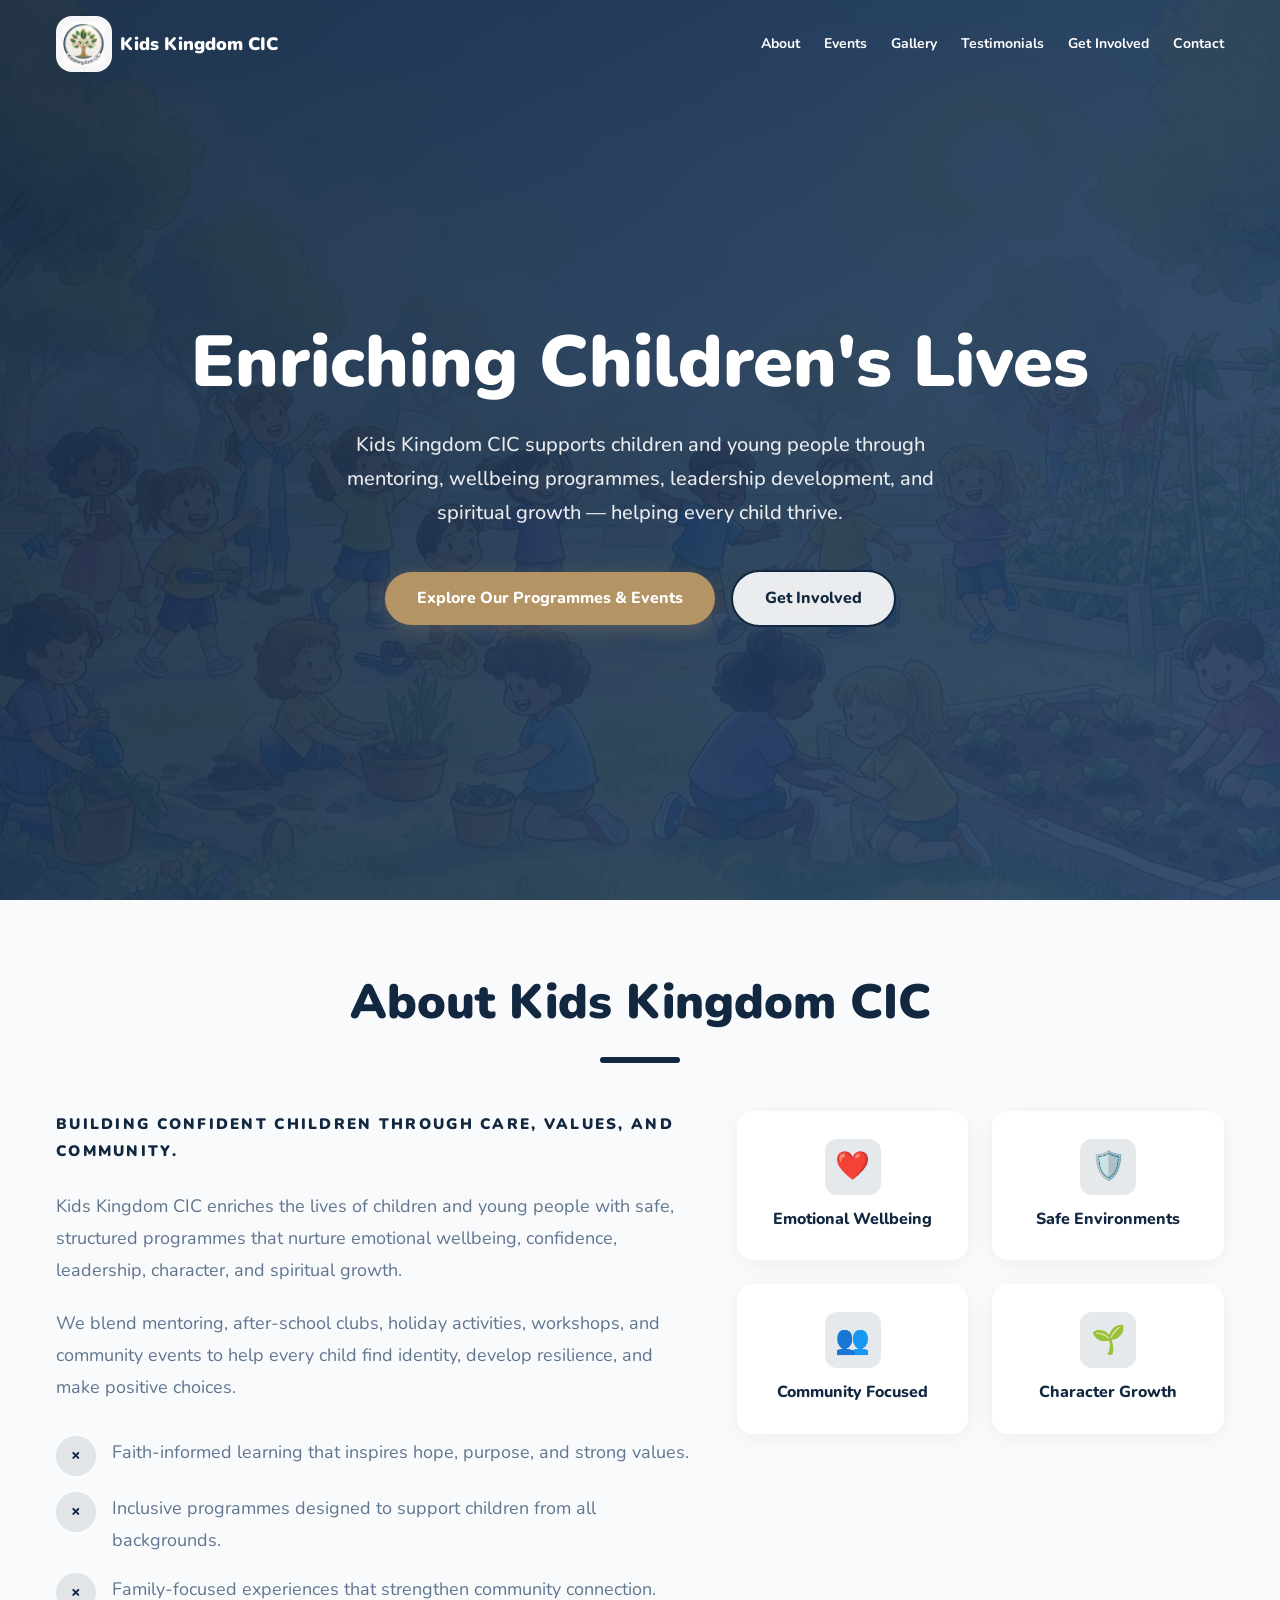
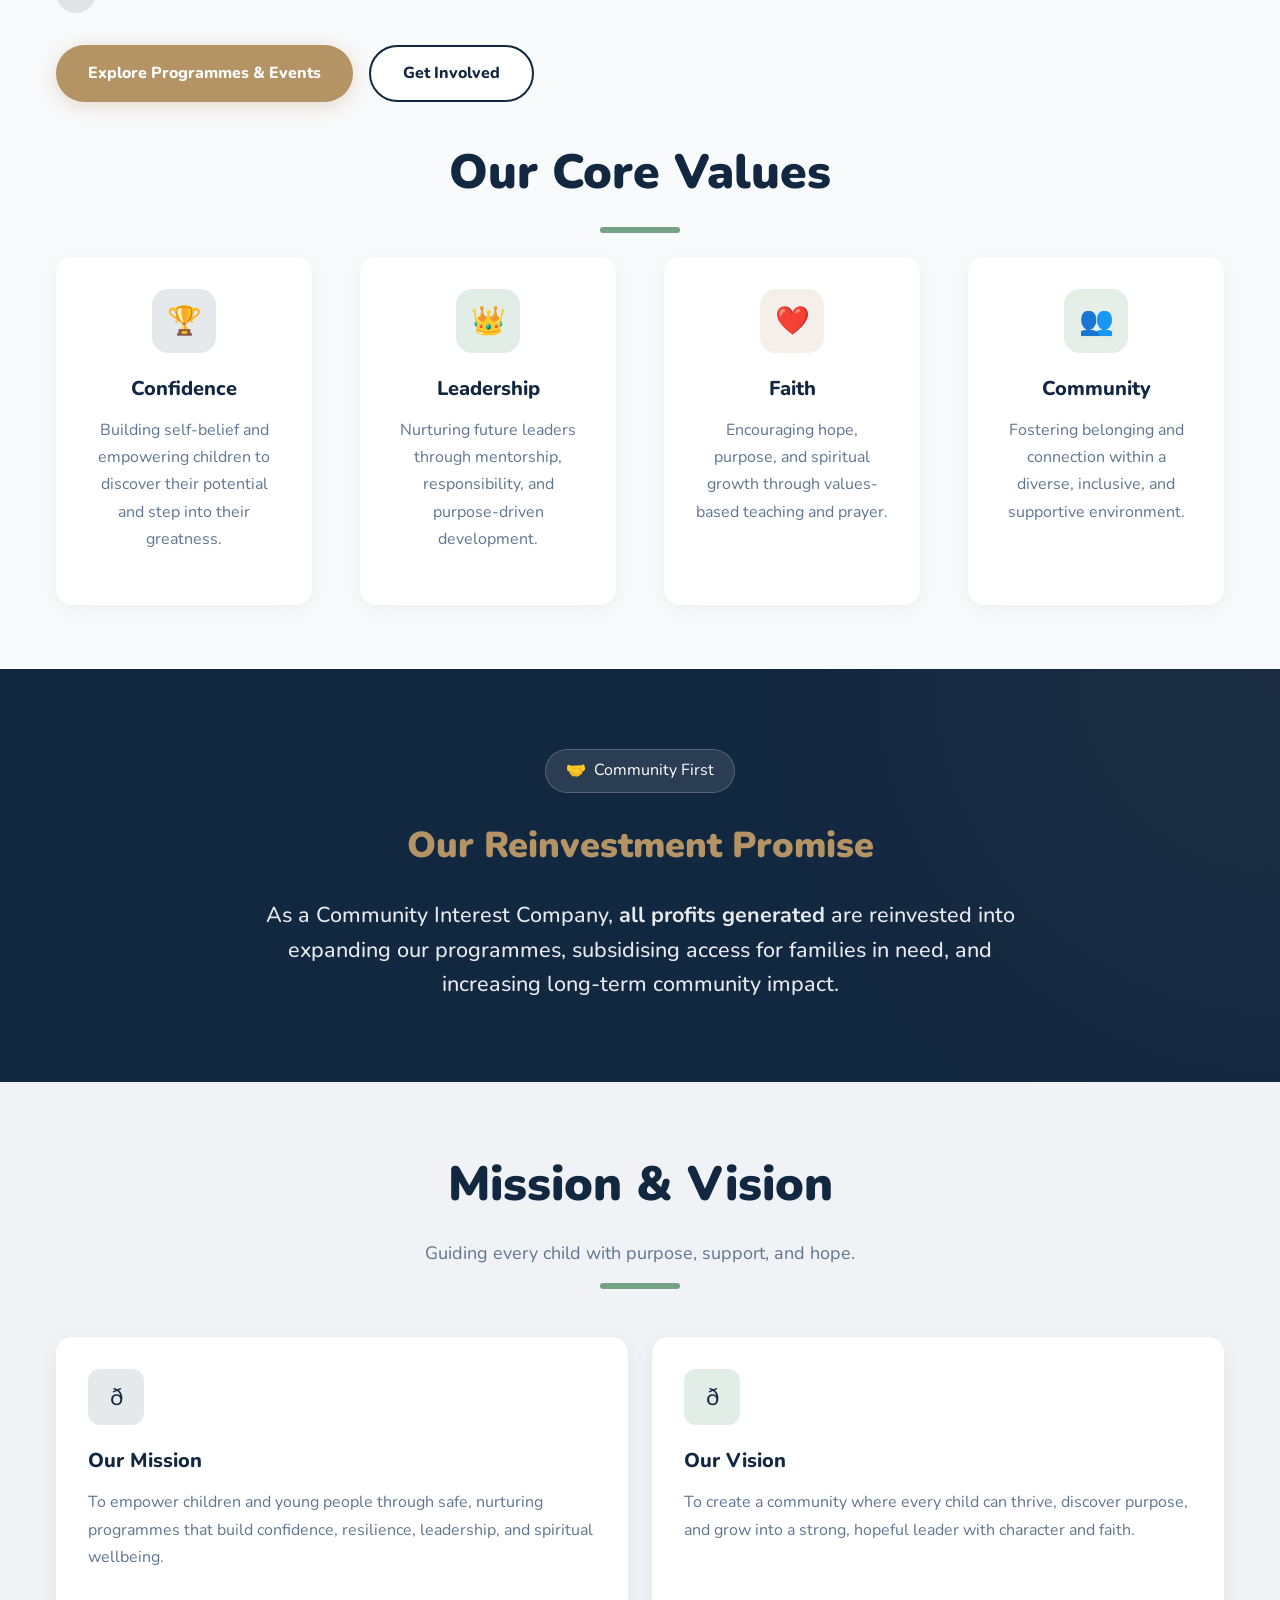
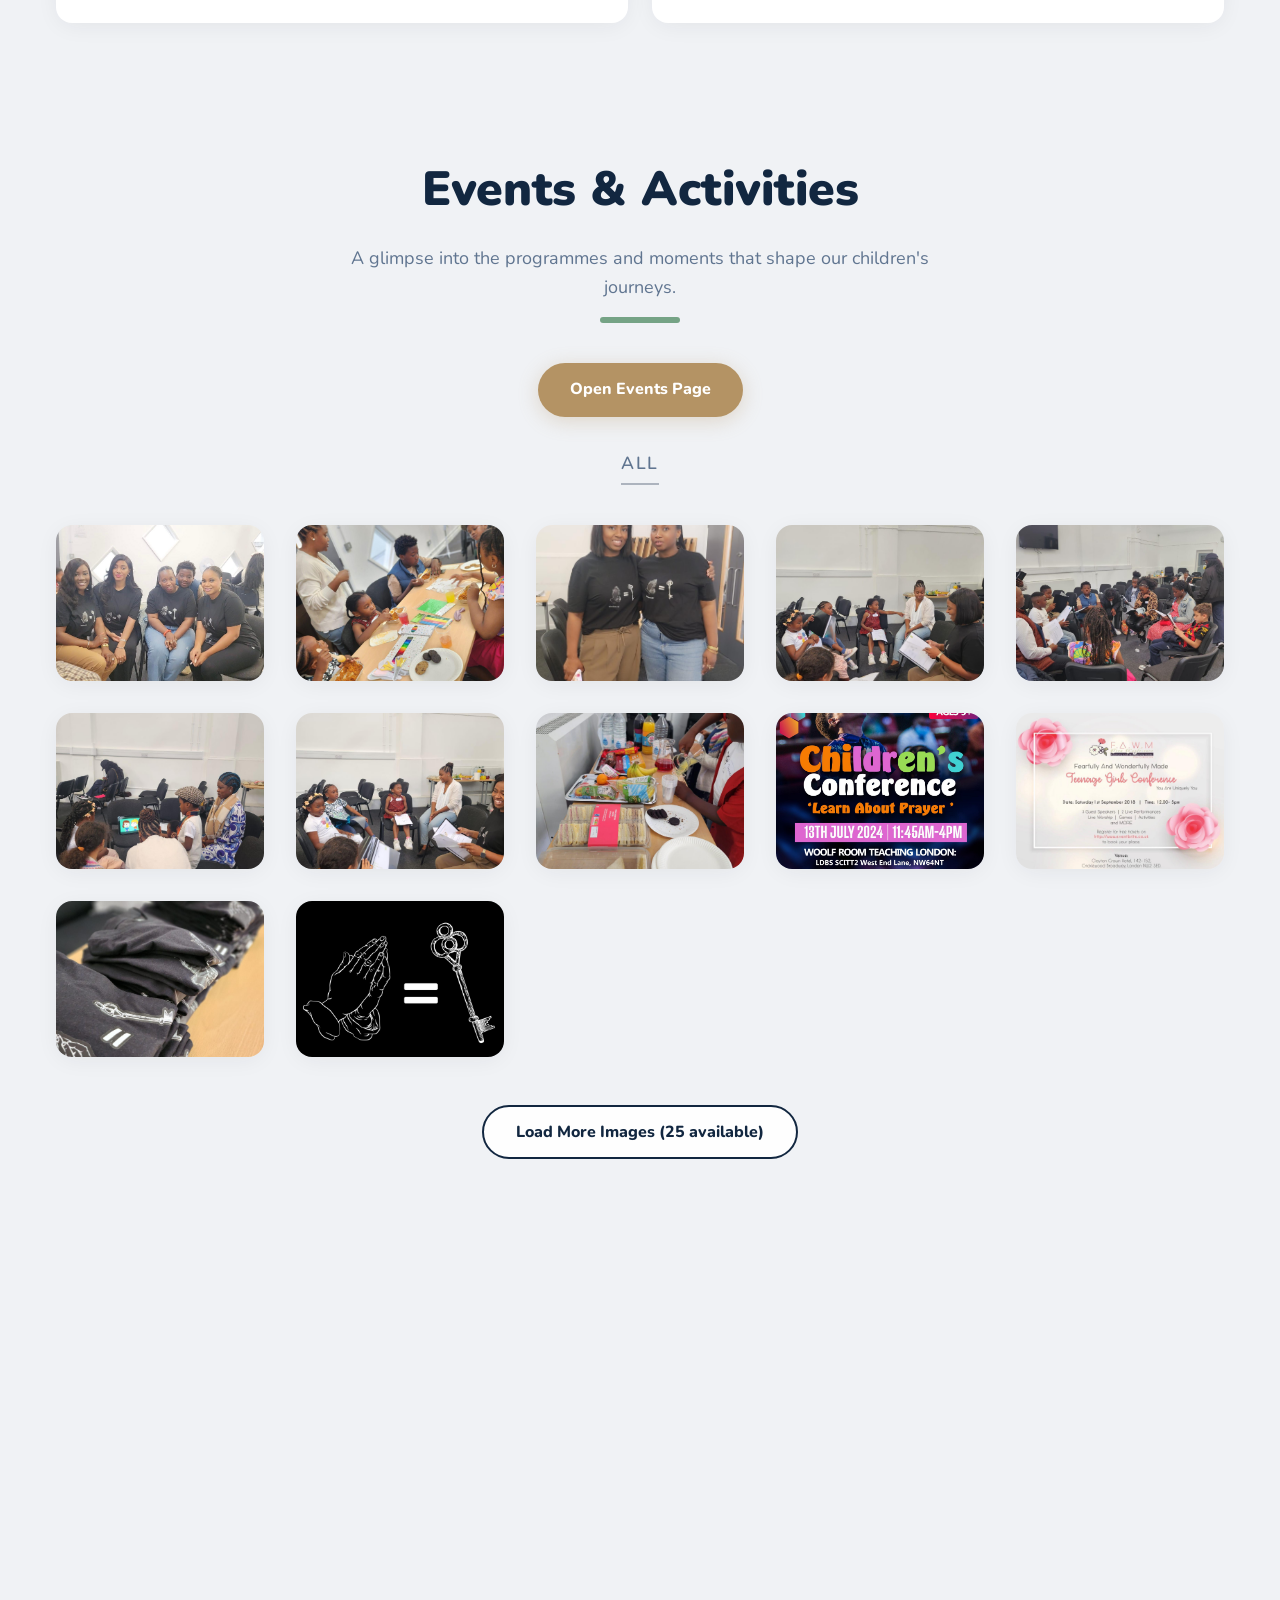
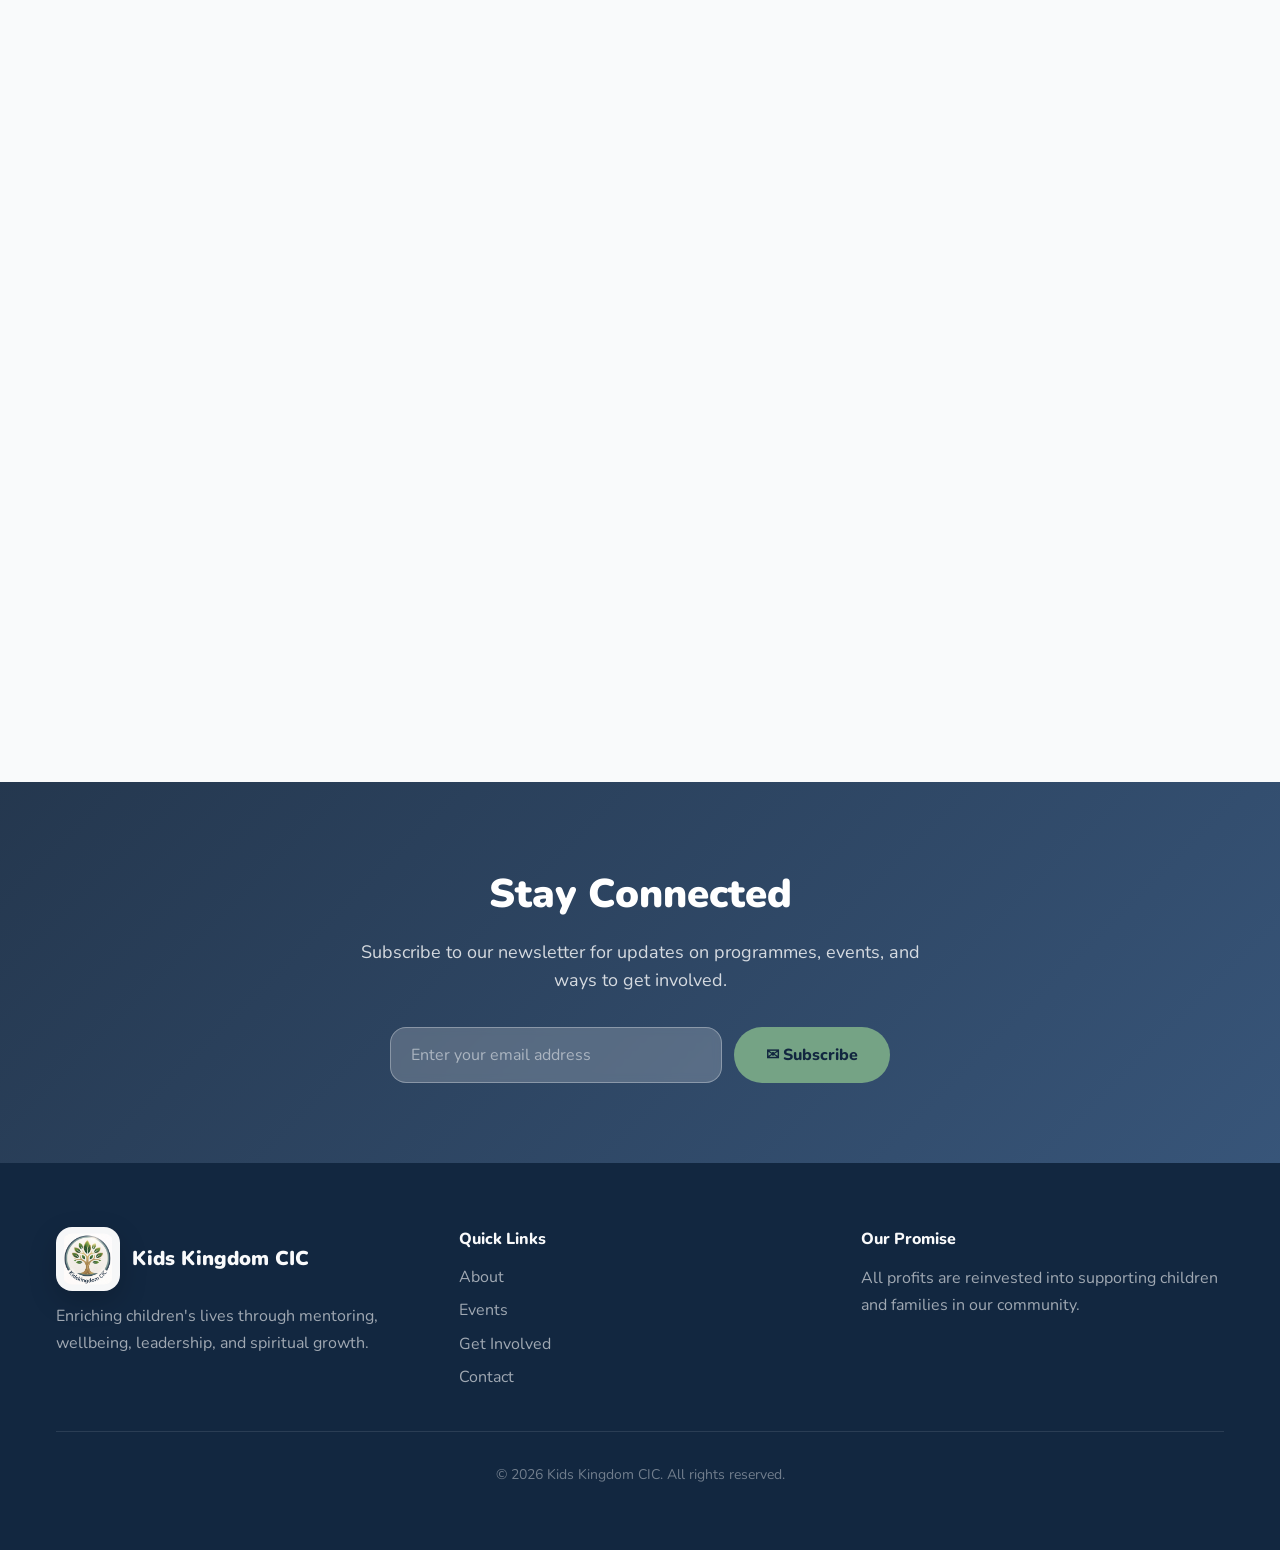
==== commit 2d9b9a94: "Fix emoji icons and restore website to original state" ====
--- a/index.html
+++ b/index.html
@@ -80,15 +80,15 @@
           <p>We blend mentoring, after-school clubs, holiday activities, workshops, and community events to help every child find identity, develop resilience, and make positive choices.</p>
           <div class="about-list">
             <div>
-              <span>✔</span>
+              <span>×</span>
               <p>Faith-informed learning that inspires hope, purpose, and strong values.</p>
             </div>
             <div>
-              <span>✔</span>
+              <span>×</span>
               <p>Inclusive programmes designed to support children from all backgrounds.</p>
             </div>
             <div>
-              <span>✔</span>
+              <span>×</span>
               <p>Family-focused experiences that strengthen community connection.</p>
             </div>
           </div>
@@ -178,12 +178,12 @@
       </div>
       <div class="mission-grid fade-in-up">
         <div class="card">
-          <div class="card-icon bg-primary-light">🎯</div>
+          <div class="card-icon bg-primary-light">ð</div>
           <h3>Our Mission</h3>
           <p>To empower children and young people through safe, nurturing programmes that build confidence, resilience, leadership, and spiritual wellbeing.</p>
         </div>
         <div class="card">
-          <div class="card-icon bg-accent-light">🌟</div>
+          <div class="card-icon bg-accent-light">ð</div>
           <h3>Our Vision</h3>
           <p>To create a community where every child can thrive, discover purpose, and grow into a strong, hopeful leader with character and faith.</p>
         </div>
--- a/style.css
+++ b/style.css
@@ -387,7 +387,7 @@
 .highlight-card {
   display: flex; flex-direction: column; align-items: center; gap: 0.75rem;
   padding: 1.75rem; border-radius: var(--radius); background: var(--card);
-  box-shadow: var(--shadow); transition: box-shadow 0.3s ease; min-width: 0;
+  box-shadow: var(--shadow); transition: all 0.3s;
 }
 .highlight-card:hover { box-shadow: var(--shadow-hover); }
 .highlight-icon { font-size: 1.75rem; width: 56px; height: 56px; border-radius: 12px; background: var(--primary-light); display: flex; align-items: center; justify-content: center; }
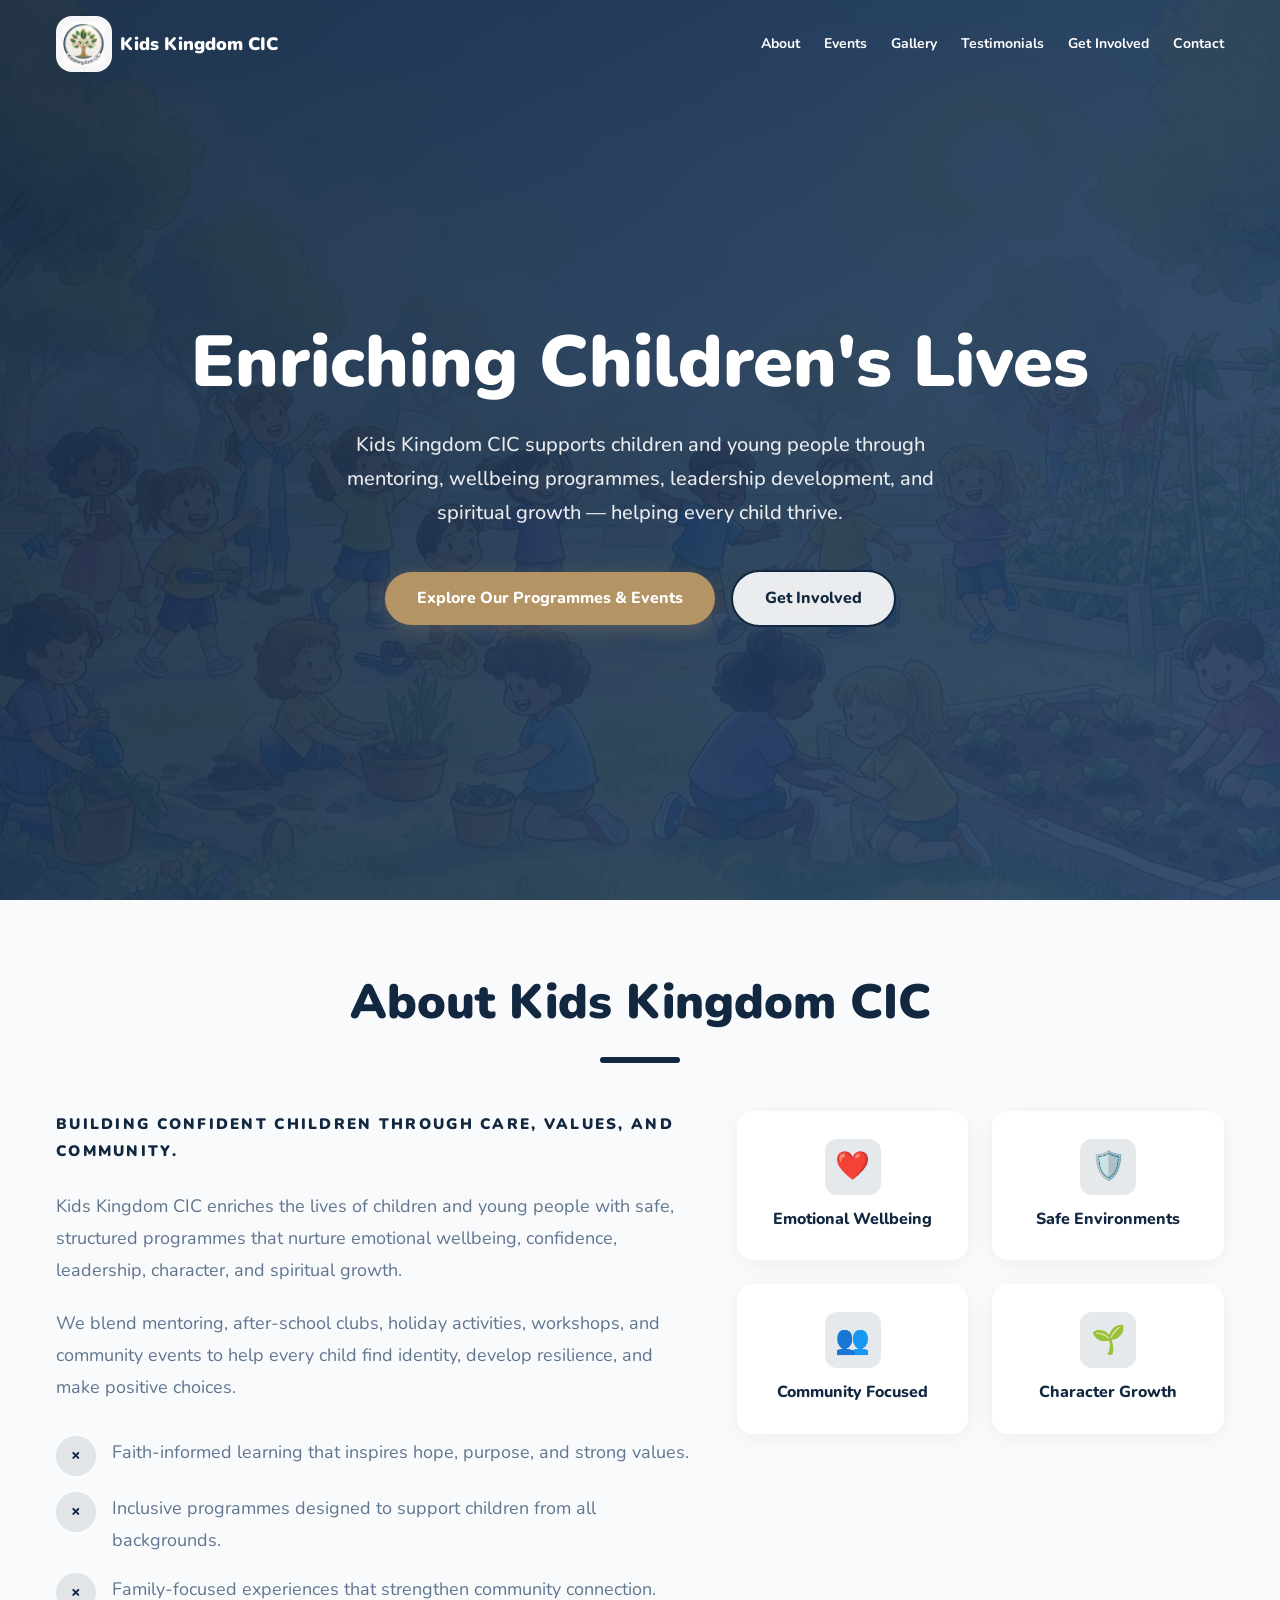
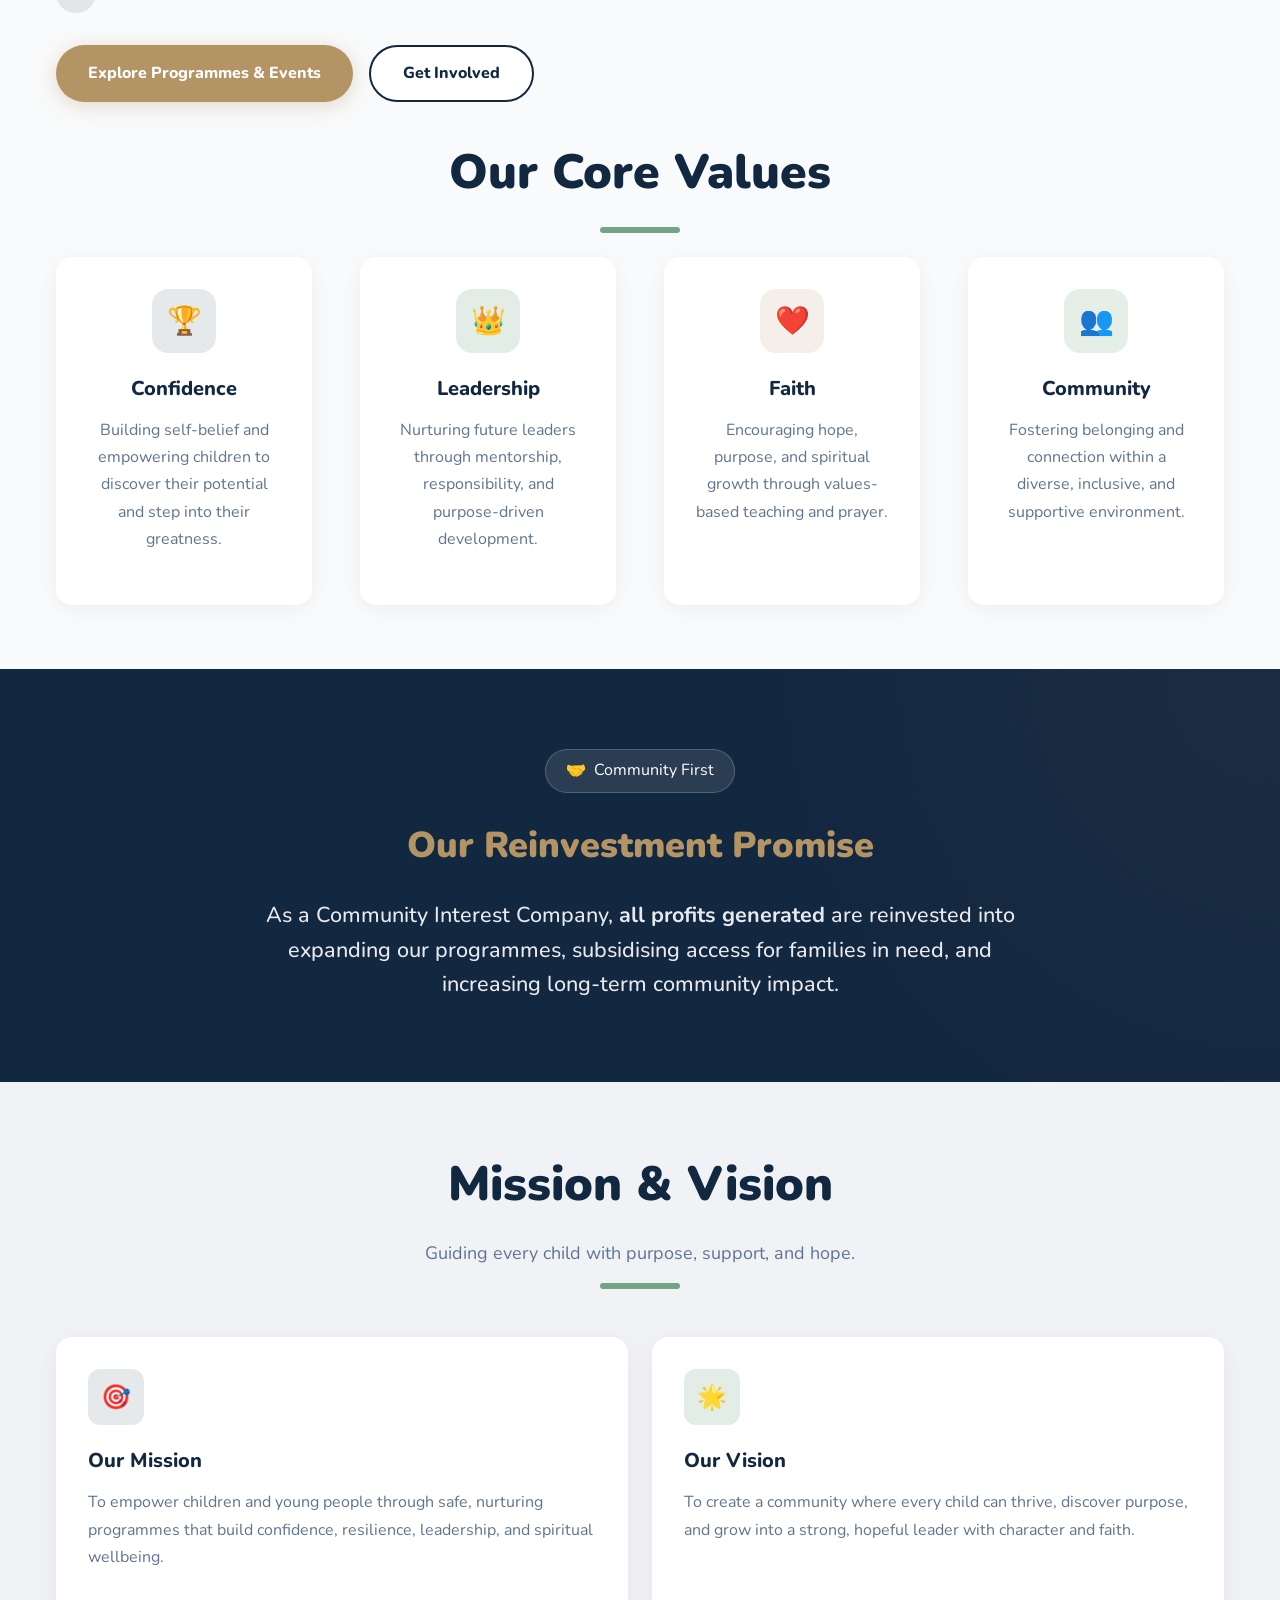
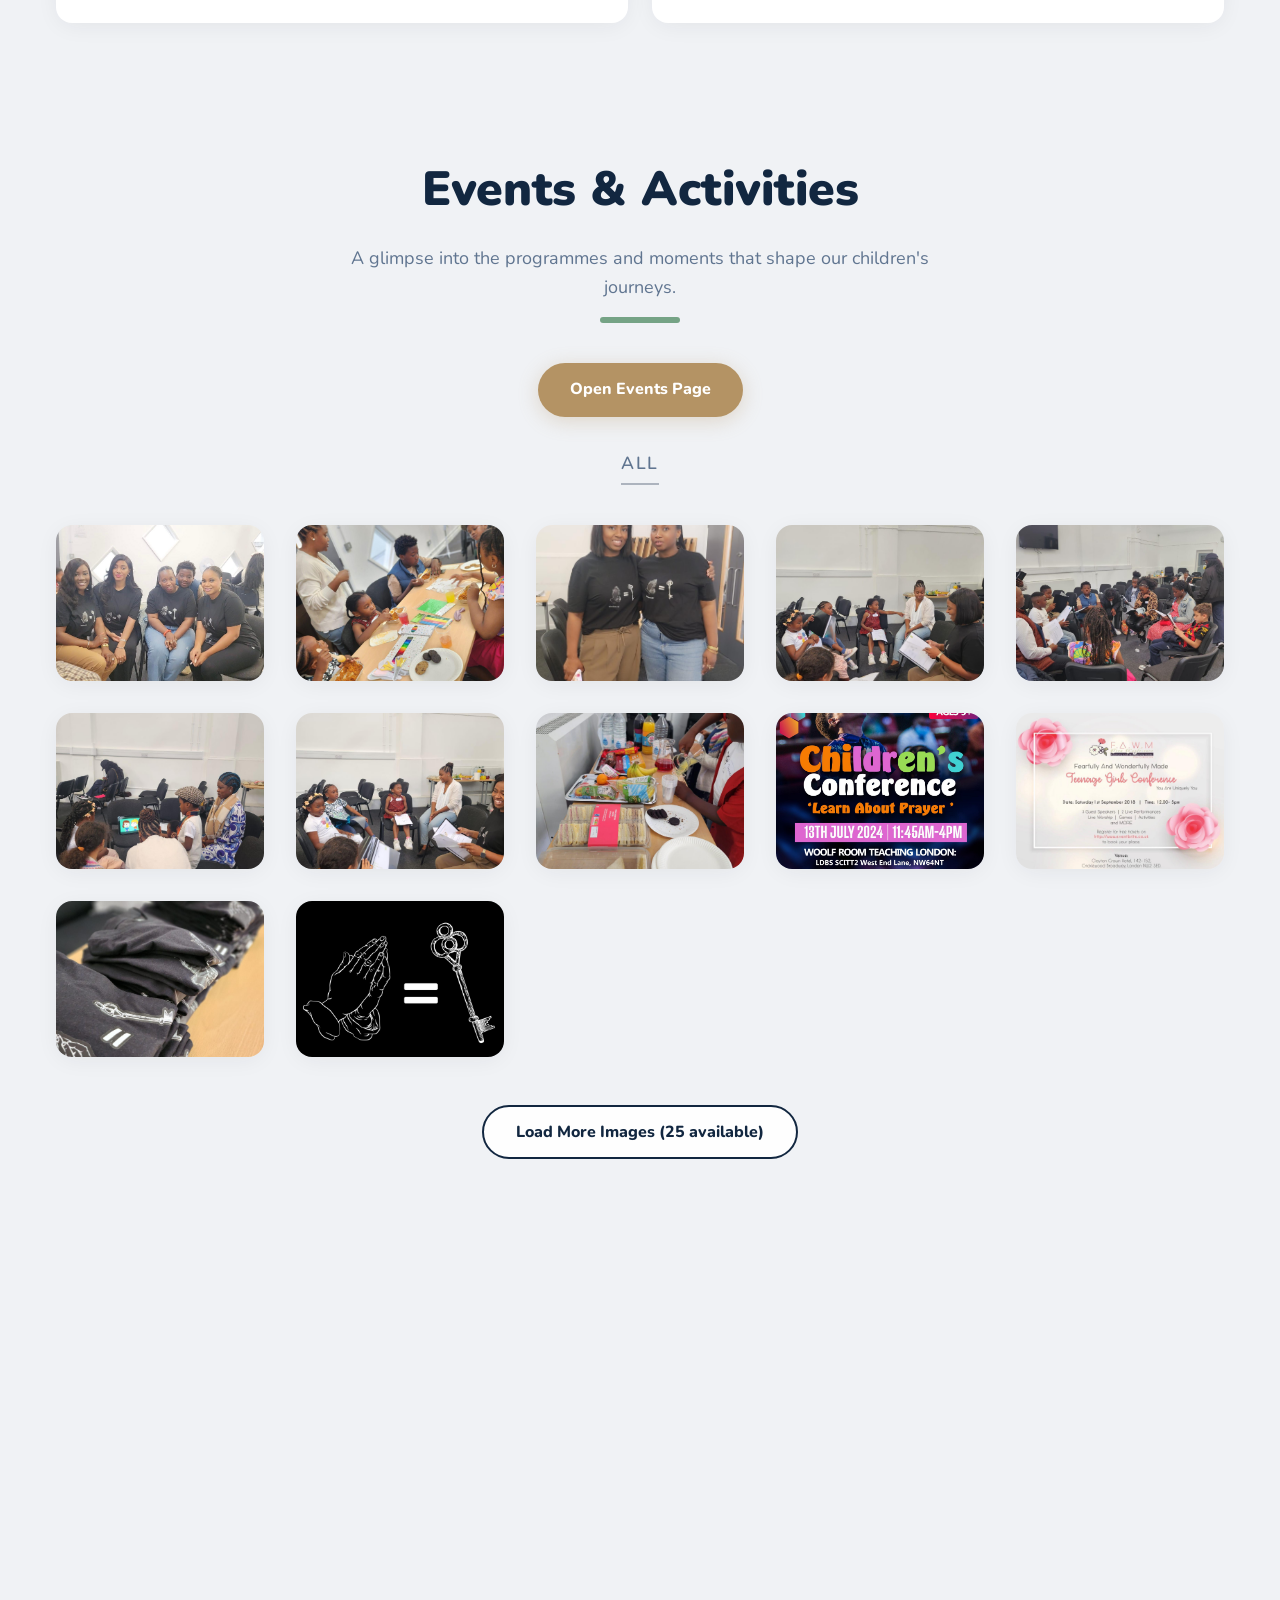
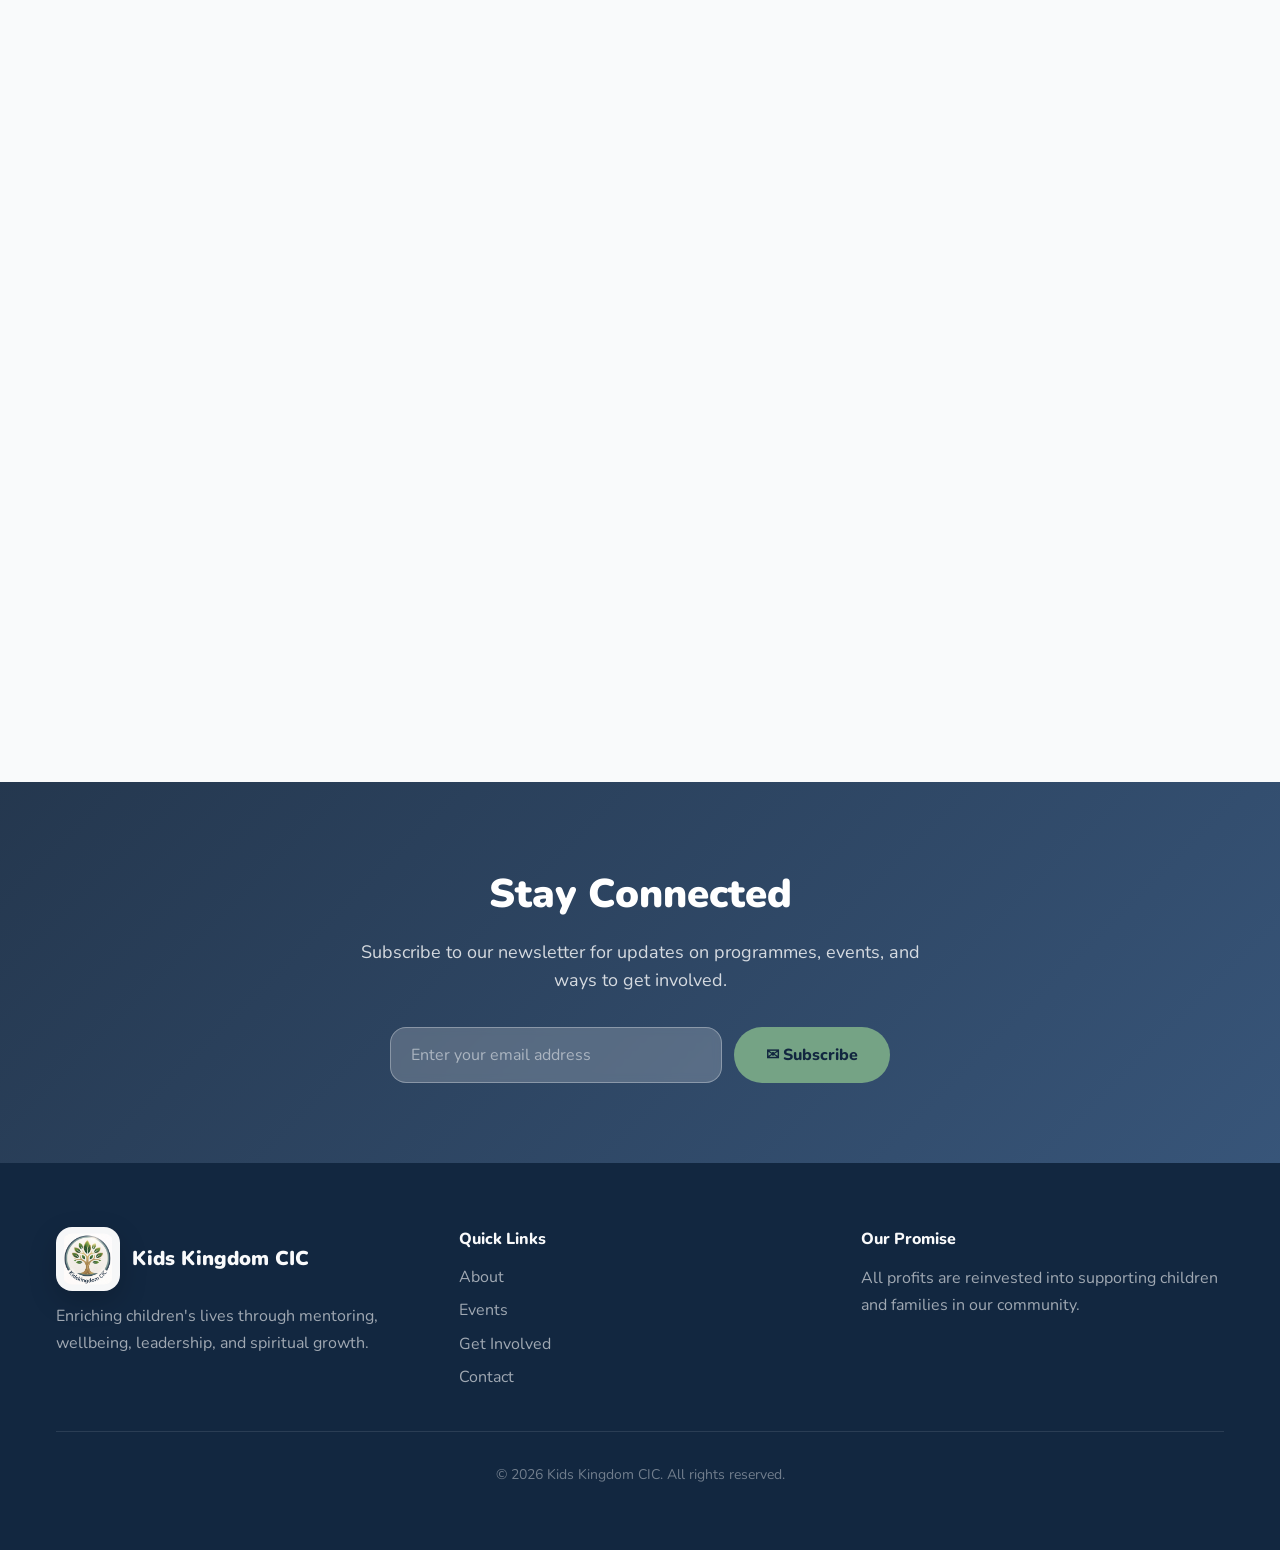
==== commit a6871f1f: "Fix Mission & Vision section icons" ====
--- a/index.html
+++ b/index.html
@@ -178,12 +178,12 @@
       </div>
       <div class="mission-grid fade-in-up">
         <div class="card">
-          <div class="card-icon bg-primary-light">ð</div>
+          <div class="card-icon bg-primary-light">🎯</div>
           <h3>Our Mission</h3>
           <p>To empower children and young people through safe, nurturing programmes that build confidence, resilience, leadership, and spiritual wellbeing.</p>
         </div>
         <div class="card">
-          <div class="card-icon bg-accent-light">ð</div>
+          <div class="card-icon bg-accent-light">🌟</div>
           <h3>Our Vision</h3>
           <p>To create a community where every child can thrive, discover purpose, and grow into a strong, hopeful leader with character and faith.</p>
         </div>
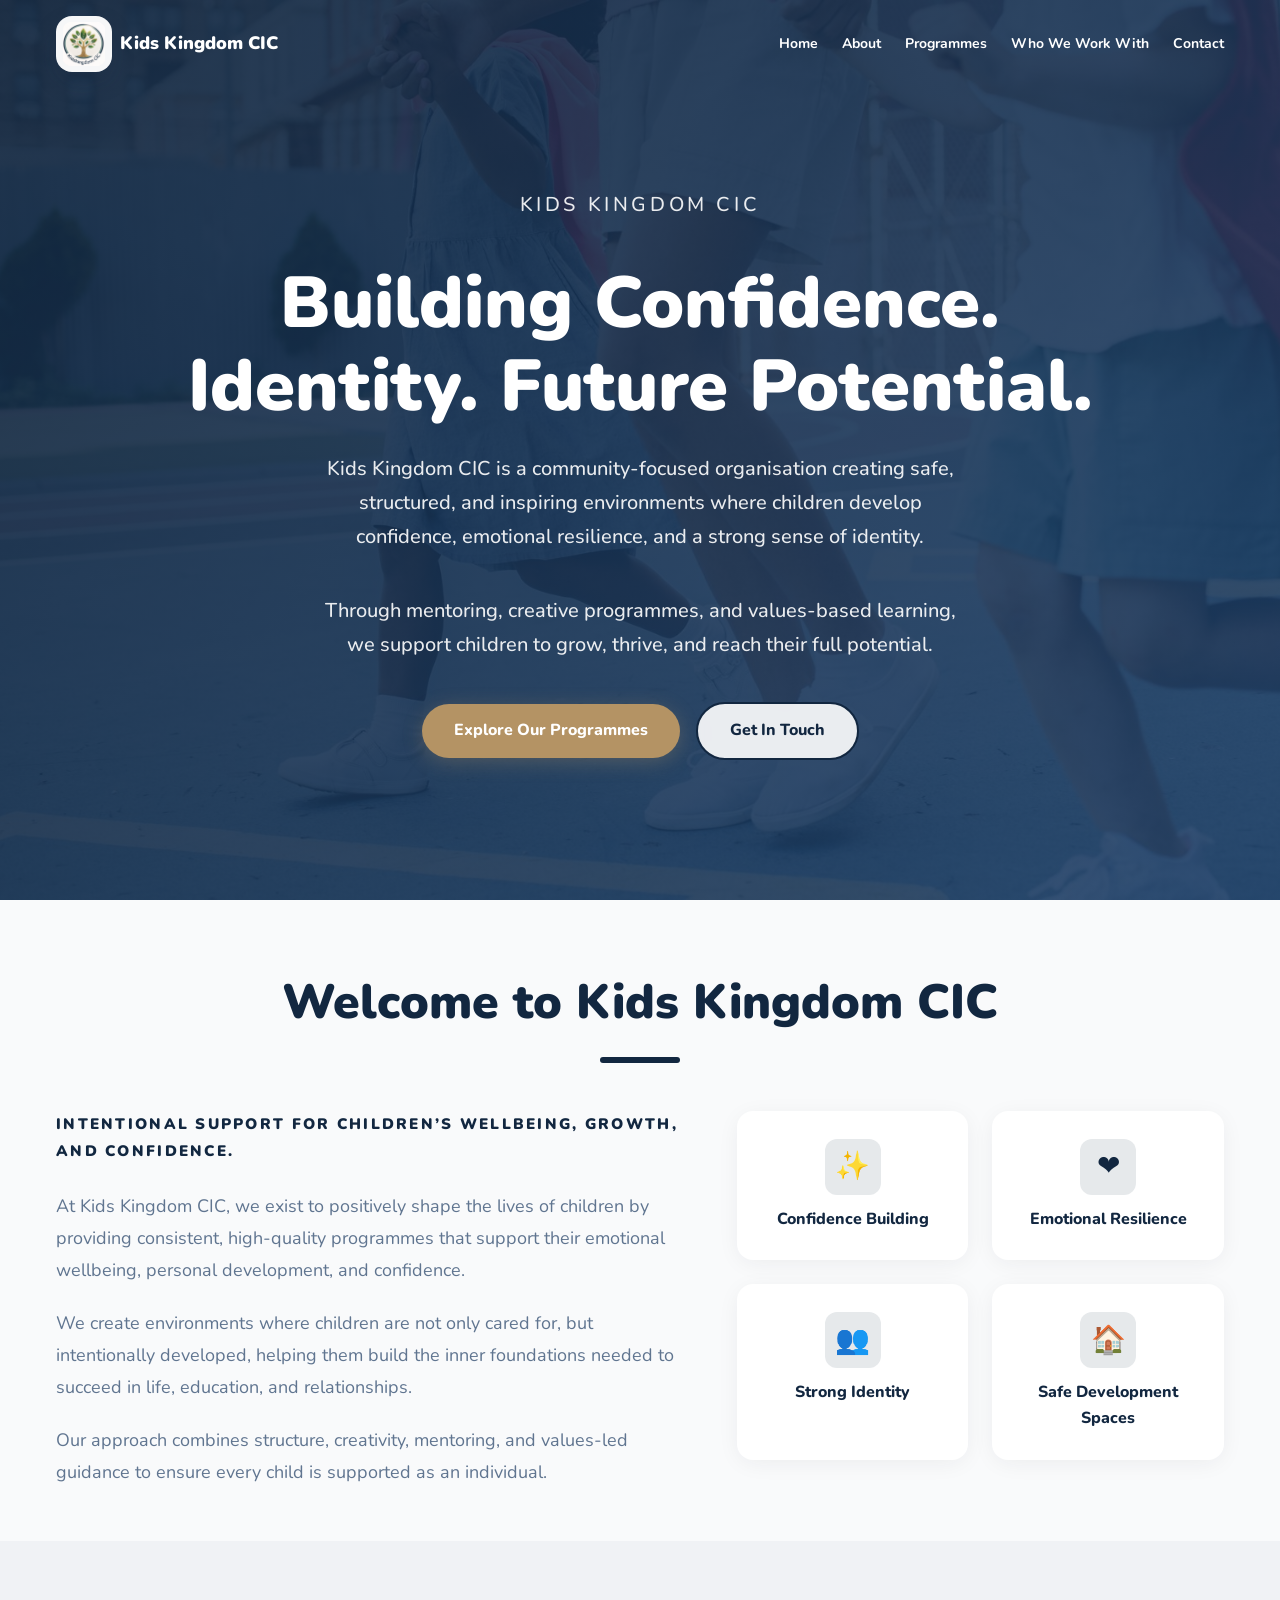
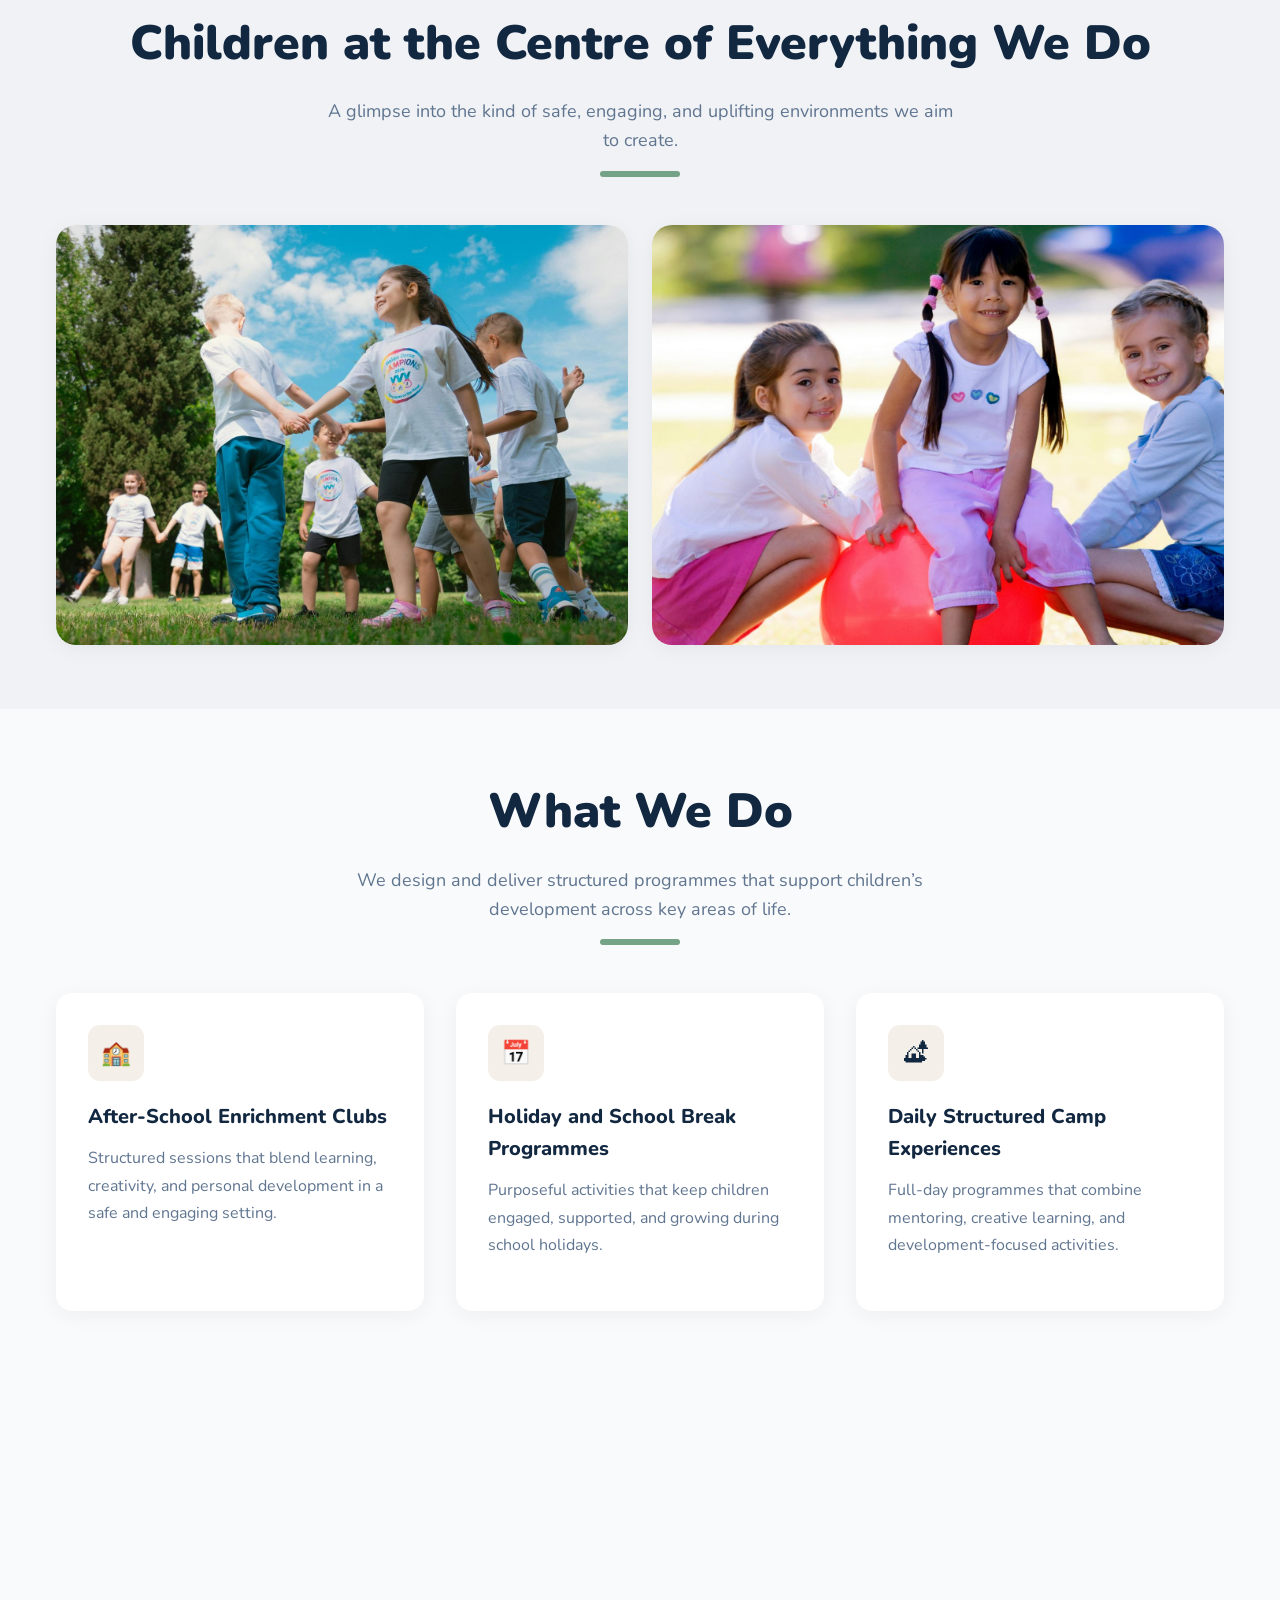
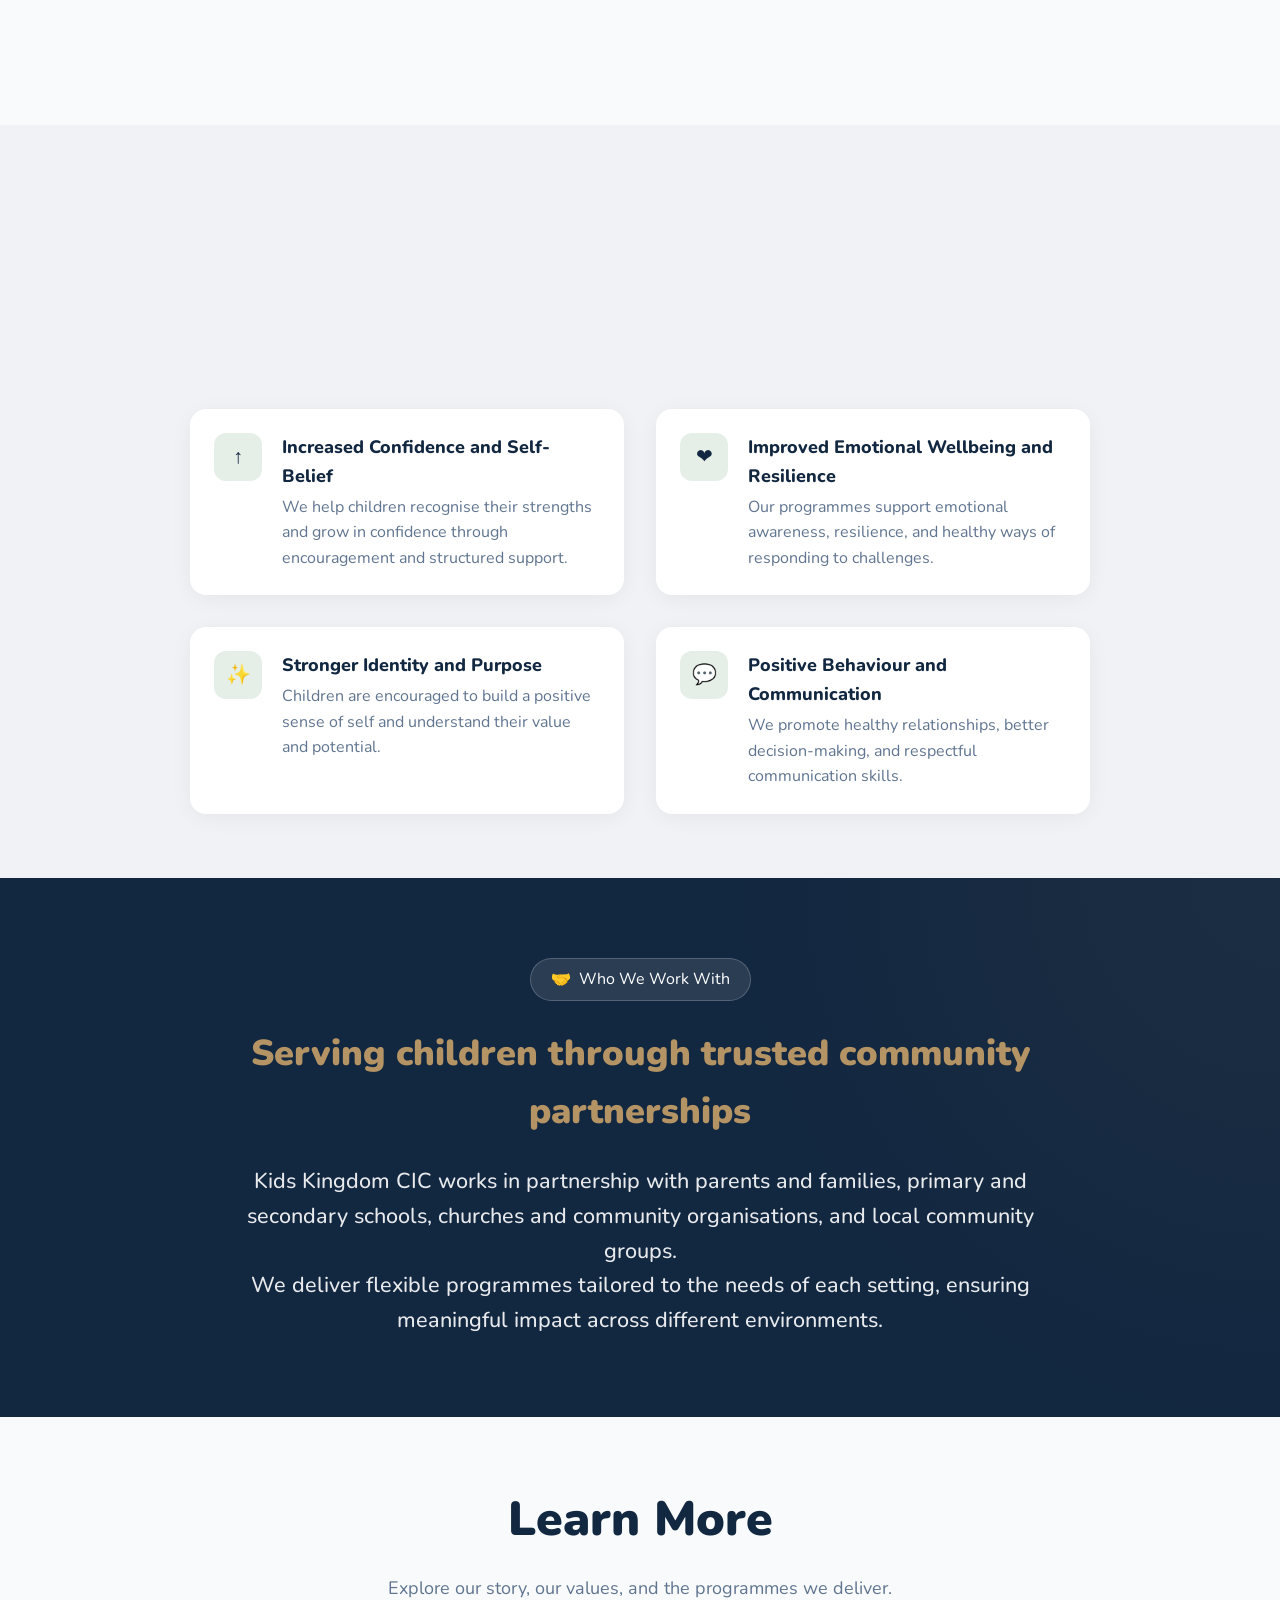
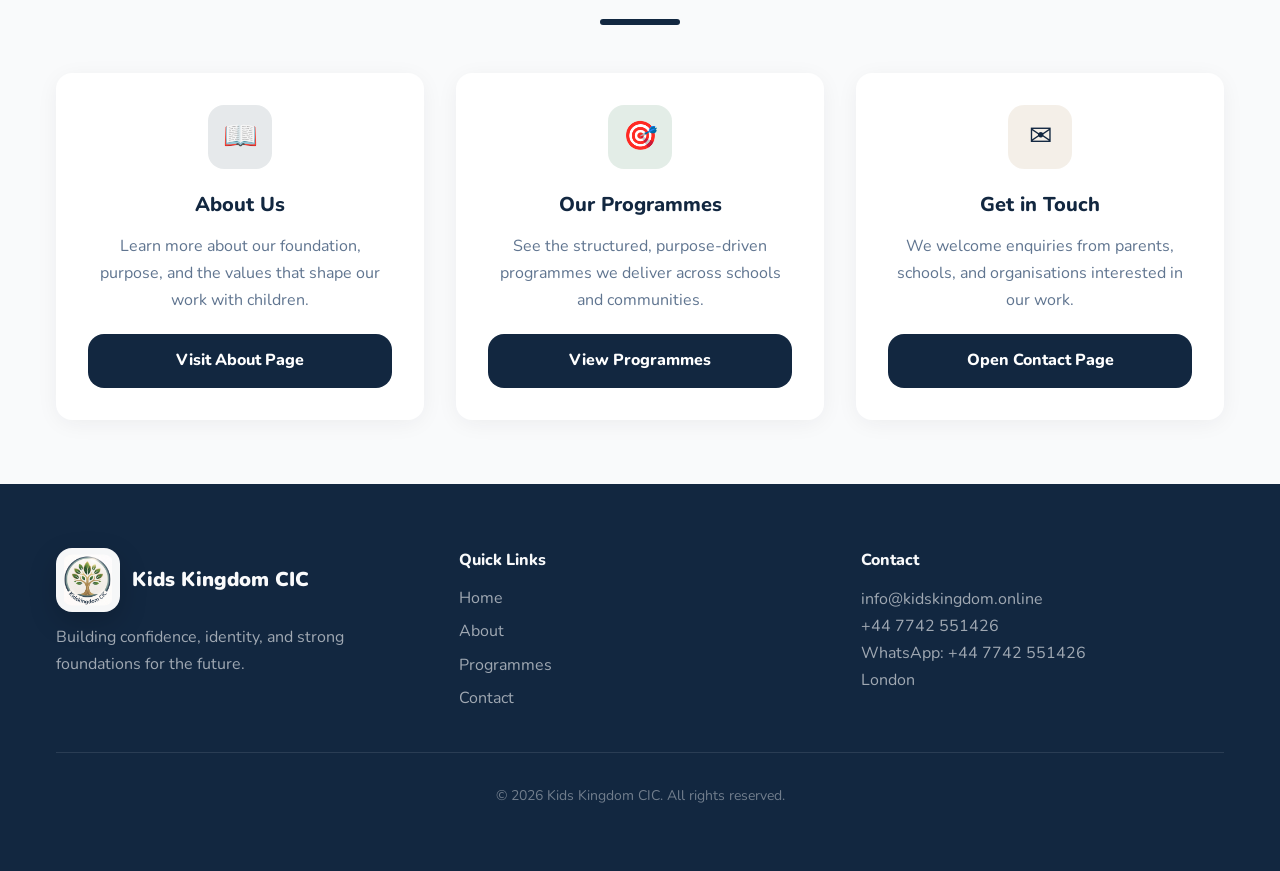
==== commit 12aeced1: "Refresh website content and layout" ====
--- a/index.html
+++ b/index.html
@@ -2,9 +2,10 @@
 <html lang="en">
 <head>
   <meta charset="UTF-8" />
+  <meta http-equiv="X-UA-Compatible" content="IE=edge" />
   <meta name="viewport" content="width=device-width, initial-scale=1.0" />
-  <title>Kids Kingdom CIC – Enriching Children's Lives</title>
-  <meta name="description" content="Kids Kingdom CIC supports children and young people through mentoring, wellbeing programmes, leadership development, and spiritual growth." />
+  <title>Kids Kingdom CIC | Building Confidence, Identity, and Future Potential</title>
+  <meta name="description" content="Kids Kingdom CIC creates safe, structured, and inspiring environments where children develop confidence, emotional resilience, and a strong sense of identity." />
   <link rel="icon" type="image/jpeg" href="assets/logo1.JPG" />
   <link rel="preconnect" href="https://fonts.googleapis.com" />
   <link href="https://fonts.googleapis.com/css2?family=Nunito:wght@400;600;700;800;900&display=swap" rel="stylesheet" />
@@ -19,21 +20,19 @@
     </div>
   </div>
 
-  <!-- ==================== NAVBAR ==================== -->
   <nav id="navbar">
     <div class="nav-container">
-      <a href="#" class="nav-brand">
+      <a href="index.html" class="nav-brand">
         <img src="assets/logo1.JPG" alt="Kids Kingdom CIC" class="nav-logo" />
         <span class="nav-title">Kids Kingdom CIC</span>
       </a>
 
       <div class="nav-links" id="navLinks">
-        <a href="#about">About</a>
-        <a href="events.html">Events</a>
-        <a href="#gallery">Gallery</a>
-        <a href="#testimonials">Testimonials</a>
-        <a href="#get-involved">Get Involved</a>
-        <a href="#contact">Contact</a>
+        <a href="index.html">Home</a>
+        <a href="about.html">About</a>
+        <a href="programmes.html">Programmes</a>
+        <a href="#partners">Who We Work With</a>
+        <a href="contact.html">Contact</a>
       </div>
 
       <button class="nav-toggle" id="navToggle" aria-label="Toggle menu">
@@ -41,543 +40,210 @@
       </button>
     </div>
 
-    <!-- Mobile menu -->
     <div class="mobile-menu" id="mobileMenu">
-      <a href="#about">About</a>
-      <a href="events.html">Events</a>
-      <a href="#gallery">Gallery</a>
-      <a href="#testimonials">Testimonials</a>
-      <a href="#get-involved">Get Involved</a>
-      <a href="#contact">Contact</a>
+      <a href="index.html">Home</a>
+      <a href="about.html">About</a>
+      <a href="programmes.html">Programmes</a>
+      <a href="#partners">Who We Work With</a>
+      <a href="contact.html">Contact</a>
     </div>
   </nav>
 
-  <!-- ==================== HERO ==================== -->
   <section class="hero">
-    <img src="assets/hero-children.jpg" alt="Happy children playing and learning together" class="hero-bg" />
+    <img src="assets/kids1.jpeg" alt="Children taking part in a Kids Kingdom CIC activity" class="hero-bg" />
     <div class="hero-overlay"></div>
     <div class="hero-content container">
-      <h1>Enriching Children's Lives</h1>
-      <p>Kids Kingdom CIC supports children and young people through mentoring, wellbeing programmes, leadership development, and spiritual growth — helping every child thrive.</p>
+      <p class="page-eyebrow fade-in-up">Kids Kingdom CIC</p>
+      <h1>Building Confidence. Identity. Future Potential.</h1>
+      <p>Kids Kingdom CIC is a community-focused organisation creating safe, structured, and inspiring environments where children develop confidence, emotional resilience, and a strong sense of identity.</p>
+      <p>Through mentoring, creative programmes, and values-based learning, we support children to grow, thrive, and reach their full potential.</p>
       <div class="hero-buttons">
-        <a href="events.html" class="btn btn-secondary">Explore Our Programmes & Events</a>
-        <a href="#get-involved" class="btn btn-outline">Get Involved</a>
-      </div>
-    </div>
-  </section>
-
-  <!-- ==================== ABOUT ==================== -->
-  <section id="about" class="section pb-tight">
-    <div class="container">
-      <div class="section-header fade-in-up">
-        <h2>About Kids Kingdom CIC</h2>
+        <a href="programmes.html" class="btn btn-secondary">Explore Our Programmes</a>
+        <a href="contact.html" class="btn btn-outline">Get In Touch</a>
+      </div>
+    </div>
+  </section>
+
+  <section id="intro" class="section pb-tight">
+    <div class="container">
+      <div class="section-header fade-in-up">
+        <h2>Welcome to Kids Kingdom CIC</h2>
         <div class="section-line bg-primary"></div>
       </div>
       <div class="about-grid fade-in-up">
         <div class="about-text">
-          <p class="eyebrow">Building confident children through care, values, and community.</p>
-          <p>Kids Kingdom CIC enriches the lives of children and young people with safe, structured programmes that nurture emotional wellbeing, confidence, leadership, character, and spiritual growth.</p>
-          <p>We blend mentoring, after-school clubs, holiday activities, workshops, and community events to help every child find identity, develop resilience, and make positive choices.</p>
-          <div class="about-list">
-            <div>
-              <span>×</span>
-              <p>Faith-informed learning that inspires hope, purpose, and strong values.</p>
-            </div>
-            <div>
-              <span>×</span>
-              <p>Inclusive programmes designed to support children from all backgrounds.</p>
-            </div>
-            <div>
-              <span>×</span>
-              <p>Family-focused experiences that strengthen community connection.</p>
-            </div>
-          </div>
-          <div class="about-buttons">
-            <a href="events.html" class="btn btn-secondary">Explore Programmes & Events</a>
-            <a href="#get-involved" class="btn btn-outline">Get Involved</a>
-          </div>
+          <p class="eyebrow">Intentional support for children’s wellbeing, growth, and confidence.</p>
+          <p>At Kids Kingdom CIC, we exist to positively shape the lives of children by providing consistent, high-quality programmes that support their emotional wellbeing, personal development, and confidence.</p>
+          <p>We create environments where children are not only cared for, but intentionally developed, helping them build the inner foundations needed to succeed in life, education, and relationships.</p>
+          <p>Our approach combines structure, creativity, mentoring, and values-led guidance to ensure every child is supported as an individual.</p>
         </div>
 
         <div class="highlights-grid">
           <div class="highlight-card">
-            <div class="highlight-icon">❤️</div>
-            <span>Emotional Wellbeing</span>
-          </div>
-          <div class="highlight-card">
-            <div class="highlight-icon">🛡️</div>
-            <span>Safe Environments</span>
-          </div>
-          <div class="highlight-card">
-            <div class="highlight-icon">👥</div>
-            <span>Community Focused</span>
-          </div>
-          <div class="highlight-card">
-            <div class="highlight-icon">🌱</div>
-            <span>Character Growth</span>
-          </div>
-        </div>
-      </div>
-    </div>
-  </section>
-
-  <!-- ==================== VALUES ==================== -->
-  <section id="values" class="section pt-0">
-    <div class="container">
-      <div class="section-header fade-in-up">
-        <h2>Our Core Values</h2>
+            <div class="highlight-icon">&#10024;</div>
+            <span>Confidence Building</span>
+          </div>
+          <div class="highlight-card">
+            <div class="highlight-icon">&#10084;</div>
+            <span>Emotional Resilience</span>
+          </div>
+          <div class="highlight-card">
+            <div class="highlight-icon">&#128101;</div>
+            <span>Strong Identity</span>
+          </div>
+          <div class="highlight-card">
+            <div class="highlight-icon">&#127968;</div>
+            <span>Safe Development Spaces</span>
+          </div>
+        </div>
+      </div>
+    </div>
+  </section>
+
+  <section class="section section-alt">
+    <div class="container">
+      <div class="section-header fade-in-up">
+        <h2>Children at the Centre of Everything We Do</h2>
+        <p class="section-subtitle">A glimpse into the kind of safe, engaging, and uplifting environments we aim to create.</p>
         <div class="section-line bg-accent"></div>
       </div>
-      <div class="values-grid">
-        <div class="card text-center fade-in-up">
-          <div class="card-icon-lg bg-primary-light">🏆</div>
-          <h3>Confidence</h3>
-          <p>Building self-belief and empowering children to discover their potential and step into their greatness.</p>
-        </div>
-        <div class="card text-center fade-in-up">
-          <div class="card-icon-lg bg-accent-light">👑</div>
-          <h3>Leadership</h3>
-          <p>Nurturing future leaders through mentorship, responsibility, and purpose-driven development.</p>
-        </div>
-        <div class="card text-center fade-in-up">
-          <div class="card-icon-lg bg-secondary-light">❤️</div>
-          <h3>Faith</h3>
-          <p>Encouraging hope, purpose, and spiritual growth through values-based teaching and prayer.</p>
-        </div>
-        <div class="card text-center fade-in-up">
-          <div class="card-icon-lg bg-success-light">👥</div>
-          <h3>Community</h3>
-          <p>Fostering belonging and connection within a diverse, inclusive, and supportive environment.</p>
-        </div>
-      </div>
-    </div>
-  </section>
-
-  <!-- ==================== OUR COMMITMENT ==================== -->
-  <section class="commitment-banner">
+      <div class="media-grid fade-in-up">
+        <figure class="feature-image-card">
+          <img src="assets/kids2.jpeg" alt="Children smiling together during a Kids Kingdom CIC session" class="feature-image" />
+        </figure>
+        <figure class="feature-image-card">
+          <img src="assets/kids7.jpeg" alt="Children enjoying a Kids Kingdom CIC activity together" class="feature-image" />
+        </figure>
+      </div>
+    </div>
+  </section>
+
+  <section id="what-we-do" class="section">
+    <div class="container">
+      <div class="section-header fade-in-up">
+        <h2>What We Do</h2>
+        <p class="section-subtitle">We design and deliver structured programmes that support children’s development across key areas of life.</p>
+        <div class="section-line bg-accent"></div>
+      </div>
+      <div class="programmes-grid">
+        <div class="card fade-in-up">
+          <div class="card-icon bg-secondary-light">&#127979;</div>
+          <h3>After-School Enrichment Clubs</h3>
+          <p>Structured sessions that blend learning, creativity, and personal development in a safe and engaging setting.</p>
+        </div>
+        <div class="card fade-in-up">
+          <div class="card-icon bg-secondary-light">&#128197;</div>
+          <h3>Holiday and School Break Programmes</h3>
+          <p>Purposeful activities that keep children engaged, supported, and growing during school holidays.</p>
+        </div>
+        <div class="card fade-in-up">
+          <div class="card-icon bg-secondary-light">&#127957;</div>
+          <h3>Daily Structured Camp Experiences</h3>
+          <p>Full-day programmes that combine mentoring, creative learning, and development-focused activities.</p>
+        </div>
+        <div class="card fade-in-up">
+          <div class="card-icon bg-secondary-light">&#129309;</div>
+          <h3>One-to-One and Group Mentoring</h3>
+          <p>Guided support that helps children strengthen confidence, self-worth, and emotional wellbeing.</p>
+        </div>
+        <div class="card fade-in-up">
+          <div class="card-icon bg-secondary-light">&#127891;</div>
+          <h3>School and Community Workshops</h3>
+          <p>Interactive sessions that bring practical development support into school and community settings.</p>
+        </div>
+        <div class="card fade-in-up">
+          <div class="card-icon bg-secondary-light">&#11088;</div>
+          <h3>Confidence, Identity, and Wellbeing Programmes</h3>
+          <p>Targeted experiences designed to strengthen self-esteem, resilience, and positive development.</p>
+        </div>
+      </div>
+    </div>
+  </section>
+
+  <section id="impact" class="section section-alt">
+    <div class="container">
+      <div class="section-header fade-in-up">
+        <h2>Our Impact Focus</h2>
+        <p class="section-subtitle">Our work is centred around measurable outcomes that support children both inside and outside structured sessions.</p>
+        <div class="section-line bg-success"></div>
+      </div>
+      <div class="why-grid">
+        <div class="why-card fade-in-up">
+          <div class="why-icon">&#8593;</div>
+          <div>
+            <h3>Increased Confidence and Self-Belief</h3>
+            <p>We help children recognise their strengths and grow in confidence through encouragement and structured support.</p>
+          </div>
+        </div>
+        <div class="why-card fade-in-up">
+          <div class="why-icon">&#10084;</div>
+          <div>
+            <h3>Improved Emotional Wellbeing and Resilience</h3>
+            <p>Our programmes support emotional awareness, resilience, and healthy ways of responding to challenges.</p>
+          </div>
+        </div>
+        <div class="why-card fade-in-up">
+          <div class="why-icon">&#10024;</div>
+          <div>
+            <h3>Stronger Identity and Purpose</h3>
+            <p>Children are encouraged to build a positive sense of self and understand their value and potential.</p>
+          </div>
+        </div>
+        <div class="why-card fade-in-up">
+          <div class="why-icon">&#128172;</div>
+          <div>
+            <h3>Positive Behaviour and Communication</h3>
+            <p>We promote healthy relationships, better decision-making, and respectful communication skills.</p>
+          </div>
+        </div>
+      </div>
+    </div>
+  </section>
+
+  <section id="partners" class="commitment-banner">
     <div class="container">
       <div class="commitment-content fade-in-up">
         <div class="commitment-badge">
-          <span class="badge-icon">🤝</span>
-          <span class="badge-text">Community First</span>
-        </div>
-        <h2>Our Reinvestment Promise</h2>
-        <p>
-          As a Community Interest Company, <strong>all profits generated</strong> are reinvested into expanding our programmes, subsidising access for families in need, and increasing long-term community impact.
-        </p>
-      </div>
-    </div>
-  </section>
-
-  <!-- ==================== MISSION & VISION ==================== -->
-  <section id="mission-vision" class="section section-alt">
-    <div class="container">
-      <div class="section-header fade-in-up">
-        <h2>Mission & Vision</h2>
-        <p class="section-subtitle">Guiding every child with purpose, support, and hope.</p>
-        <div class="section-line bg-accent"></div>
-      </div>
-      <div class="mission-grid fade-in-up">
-        <div class="card">
-          <div class="card-icon bg-primary-light">🎯</div>
-          <h3>Our Mission</h3>
-          <p>To empower children and young people through safe, nurturing programmes that build confidence, resilience, leadership, and spiritual wellbeing.</p>
-        </div>
-        <div class="card">
-          <div class="card-icon bg-accent-light">🌟</div>
-          <h3>Our Vision</h3>
-          <p>To create a community where every child can thrive, discover purpose, and grow into a strong, hopeful leader with character and faith.</p>
-        </div>
-      </div>
-    </div>
-  </section>
-
-  
-  <!-- ==================== GALLERY ==================== -->
-  <section id="gallery" class="section section-alt">
-    <div class="container">
-      <div class="section-header fade-in-up">
-        <h2>Events & Activities</h2>
-        <p class="section-subtitle">A glimpse into the programmes and moments that shape our children's journeys.</p>
-        <div class="section-line bg-accent"></div>
-      </div>
-      <div class="section-cta fade-in-up">
-        <a href="events.html" class="btn btn-secondary">Open Events Page</a>
-      </div>
-
-      <div class="gallery-categories fade-in-up">
-        <span class="category-label">All</span>
-      </div>
-
-      <div class="gallery-grid fade-in-up" id="galleryGrid">
-        <!-- Initially visible images (first 12) -->
-        <button class="gallery-item visible" data-category="arts" onclick="openLightbox(0)">
-          <img src="assets/1.jpeg" alt="Kids Kingdom CIC event photo 1" loading="lazy" />
-          <div class="gallery-label"><span>Event Photo 1</span></div>
-        </button>
-        <button class="gallery-item visible" data-category="sports" onclick="openLightbox(1)">
-          <img src="assets/2.jpeg" alt="Kids Kingdom CIC event photo 2" loading="lazy" />
-          <div class="gallery-label"><span>Event Photo 2</span></div>
-        </button>
-        <button class="gallery-item visible" data-category="education" onclick="openLightbox(2)">
-          <img src="assets/3.jpeg" alt="Kids Kingdom CIC event photo 3" loading="lazy" />
-          <div class="gallery-label"><span>Event Photo 3</span></div>
-        </button>
-        <button class="gallery-item visible" data-category="community" onclick="openLightbox(3)">
-          <img src="assets/4.jpeg" alt="Kids Kingdom CIC event photo 4" loading="lazy" />
-          <div class="gallery-label"><span>Event Photo 4</span></div>
-        </button>
-        <button class="gallery-item visible" data-category="education" onclick="openLightbox(4)">
-          <img src="assets/5.jpeg" alt="Kids Kingdom CIC event photo 5" loading="lazy" />
-          <div class="gallery-label"><span>Event Photo 5</span></div>
-        </button>
-        <button class="gallery-item visible" data-category="community" onclick="openLightbox(5)">
-          <img src="assets/6.jpeg" alt="Kids Kingdom CIC event photo 6" loading="lazy" />
-          <div class="gallery-label"><span>Event Photo 6</span></div>
-        </button>
-        <button class="gallery-item visible" data-category="arts" onclick="openLightbox(6)">
-          <img src="assets/7.jpeg" alt="Kids Kingdom CIC event photo 7" loading="lazy" />
-          <div class="gallery-label"><span>Event Photo 7</span></div>
-        </button>
-        <button class="gallery-item visible" data-category="sports" onclick="openLightbox(7)">
-          <img src="assets/8.jpeg" alt="Kids Kingdom CIC event photo 8" loading="lazy" />
-          <div class="gallery-label"><span>Event Photo 8</span></div>
-        </button>
-        <button class="gallery-item visible" data-category="arts" onclick="openLightbox(8)">
-          <img src="assets/9.jpeg" alt="Kids Kingdom CIC event photo 9" loading="lazy" />
-          <div class="gallery-label"><span>Event Photo 9</span></div>
-        </button>
-        <button class="gallery-item visible" data-category="education" onclick="openLightbox(9)">
-          <img src="assets/10.jpeg" alt="Kids Kingdom CIC event photo 10" loading="lazy" />
-          <div class="gallery-label"><span>Event Photo 10</span></div>
-        </button>
-        <button class="gallery-item visible" data-category="community" onclick="openLightbox(10)">
-          <img src="assets/11.jpeg" alt="Kids Kingdom CIC event photo 11" loading="lazy" />
-          <div class="gallery-label"><span>Event Photo 11</span></div>
-        </button>
-        <button class="gallery-item visible" data-category="sports" onclick="openLightbox(11)">
-          <img src="assets/12.jpeg" alt="Kids Kingdom CIC event photo 12" loading="lazy" />
-          <div class="gallery-label"><span>Event Photo 12</span></div>
-        </button>
-        
-        <!-- Hidden images (load more) - remaining numbered images -->
-        <button class="gallery-item hidden" data-category="education" onclick="openLightbox(12)">
-          <img src="assets/13.jpeg" alt="Kids Kingdom CIC event photo 13" loading="lazy" />
-          <div class="gallery-label"><span>Event Photo 13</span></div>
-        </button>
-        <button class="gallery-item hidden" data-category="arts" onclick="openLightbox(13)">
-          <img src="assets/14.jpeg" alt="Kids Kingdom CIC event photo 14" loading="lazy" />
-          <div class="gallery-label"><span>Event Photo 14</span></div>
-        </button>
-        <button class="gallery-item hidden" data-category="community" onclick="openLightbox(14)">
-          <img src="assets/15.jpeg" alt="Kids Kingdom CIC event photo 15" loading="lazy" />
-          <div class="gallery-label"><span>Event Photo 15</span></div>
-        </button>
-        <button class="gallery-item hidden" data-category="sports" onclick="openLightbox(15)">
-          <img src="assets/16.jpeg" alt="Kids Kingdom CIC event photo 16" loading="lazy" />
-          <div class="gallery-label"><span>Event Photo 16</span></div>
-        </button>
-        <button class="gallery-item hidden" data-category="arts" onclick="openLightbox(16)">
-          <img src="assets/17.jpeg" alt="Kids Kingdom CIC event photo 17" loading="lazy" />
-          <div class="gallery-label"><span>Event Photo 17</span></div>
-        </button>
-        <button class="gallery-item hidden" data-category="education" onclick="openLightbox(17)">
-          <img src="assets/18.jpeg" alt="Kids Kingdom CIC event photo 18" loading="lazy" />
-          <div class="gallery-label"><span>Event Photo 18</span></div>
-        </button>
-        <button class="gallery-item hidden" data-category="community" onclick="openLightbox(18)">
-          <img src="assets/19.jpeg" alt="Kids Kingdom CIC event photo 19" loading="lazy" />
-          <div class="gallery-label"><span>Event Photo 19</span></div>
-        </button>
-        <button class="gallery-item hidden" data-category="sports" onclick="openLightbox(19)">
-          <img src="assets/20.jpeg" alt="Kids Kingdom CIC event photo 20" loading="lazy" />
-          <div class="gallery-label"><span>Event Photo 20</span></div>
-        </button>
-        <button class="gallery-item hidden" data-category="arts" onclick="openLightbox(20)">
-          <img src="assets/21.jpeg" alt="Kids Kingdom CIC event photo 21" loading="lazy" />
-          <div class="gallery-label"><span>Event Photo 21</span></div>
-        </button>
-        <button class="gallery-item hidden" data-category="education" onclick="openLightbox(21)">
-          <img src="assets/22.jpeg" alt="Kids Kingdom CIC event photo 22" loading="lazy" />
-          <div class="gallery-label"><span>Event Photo 22</span></div>
-        </button>
-        <button class="gallery-item hidden" data-category="community" onclick="openLightbox(22)">
-          <img src="assets/23.jpeg" alt="Kids Kingdom CIC event photo 23" loading="lazy" />
-          <div class="gallery-label"><span>Event Photo 23</span></div>
-        </button>
-        <button class="gallery-item hidden" data-category="sports" onclick="openLightbox(23)">
-          <img src="assets/24.jpeg" alt="Kids Kingdom CIC event photo 24" loading="lazy" />
-          <div class="gallery-label"><span>Event Photo 24</span></div>
-        </button>
-        <button class="gallery-item hidden" data-category="arts" onclick="openLightbox(24)">
-          <img src="assets/25.jpeg" alt="Kids Kingdom CIC event photo 25" loading="lazy" />
-          <div class="gallery-label"><span>Event Photo 25</span></div>
-        </button>
-        <button class="gallery-item hidden" data-category="education" onclick="openLightbox(25)">
-          <img src="assets/26.jpeg" alt="Kids Kingdom CIC event photo 26" loading="lazy" />
-          <div class="gallery-label"><span>Event Photo 26</span></div>
-        </button>
-        <button class="gallery-item hidden" data-category="community" onclick="openLightbox(26)">
-          <img src="assets/27.jpeg" alt="Kids Kingdom CIC event photo 27" loading="lazy" />
-          <div class="gallery-label"><span>Event Photo 27</span></div>
-        </button>
-        <button class="gallery-item hidden" data-category="sports" onclick="openLightbox(27)">
-          <img src="assets/28.jpeg" alt="Kids Kingdom CIC event photo 28" loading="lazy" />
-          <div class="gallery-label"><span>Event Photo 28</span></div>
-        </button>
-        <button class="gallery-item hidden" data-category="arts" onclick="openLightbox(28)">
-          <img src="assets/29.jpeg" alt="Kids Kingdom CIC event photo 29" loading="lazy" />
-          <div class="gallery-label"><span>Event Photo 29</span></div>
-        </button>
-        <button class="gallery-item hidden" data-category="education" onclick="openLightbox(29)">
-          <img src="assets/31.jpeg" alt="Kids Kingdom CIC event photo 30" loading="lazy" />
-          <div class="gallery-label"><span>Event Photo 30</span></div>
-        </button>
-        <button class="gallery-item hidden" data-category="community" onclick="openLightbox(30)">
-          <img src="assets/32.jpeg" alt="Kids Kingdom CIC event photo 31" loading="lazy" />
-          <div class="gallery-label"><span>Event Photo 31</span></div>
-        </button>
-        <button class="gallery-item hidden" data-category="sports" onclick="openLightbox(31)">
-          <img src="assets/33.jpeg" alt="Kids Kingdom CIC event photo 32" loading="lazy" />
-          <div class="gallery-label"><span>Event Photo 32</span></div>
-        </button>
-        <button class="gallery-item hidden" data-category="arts" onclick="openLightbox(32)">
-          <img src="assets/34.jpeg" alt="Kids Kingdom CIC event photo 33" loading="lazy" />
-          <div class="gallery-label"><span>Event Photo 33</span></div>
-        </button>
-        <button class="gallery-item hidden" data-category="education" onclick="openLightbox(33)">
-          <img src="assets/35.jpeg" alt="Kids Kingdom CIC event photo 34" loading="lazy" />
-          <div class="gallery-label"><span>Event Photo 34</span></div>
-        </button>
-        <button class="gallery-item hidden" data-category="community" onclick="openLightbox(34)">
-          <img src="assets/36.jpeg" alt="Kids Kingdom CIC event photo 35" loading="lazy" />
-          <div class="gallery-label"><span>Event Photo 35</span></div>
-        </button>
-        <button class="gallery-item hidden" data-category="sports" onclick="openLightbox(35)">
-          <img src="assets/37.jpeg" alt="Kids Kingdom CIC event photo 36" loading="lazy" />
-          <div class="gallery-label"><span>Event Photo 36</span></div>
-        </button>
-        <button class="gallery-item hidden" data-category="arts" onclick="openLightbox(36)">
-          <img src="assets/38.jpeg" alt="Kids Kingdom CIC event photo 37" loading="lazy" />
-          <div class="gallery-label"><span>Event Photo 37</span></div>
-        </button>
-      </div>
-      
-      <!-- Load More Button -->
-      <div class="gallery-load-more fade-in-up">
-        <button class="btn btn-outline" id="loadMoreBtn" onclick="loadMoreImages()">Load More Images</button>
-      </div>
-      
-          </div>
-  </section>
-
-  <!-- Lightbox -->
-  <div class="lightbox" id="lightbox" onclick="closeLightbox()">
-    <button class="lightbox-close" onclick="closeLightbox()" aria-label="Close">✕</button>
-    <button class="lightbox-nav lightbox-prev" onclick="event.stopPropagation(); prevLightboxImage()" aria-label="Previous">‹</button>
-    <img id="lightboxImg" src="" alt="" onclick="event.stopPropagation()" />
-    <p id="lightboxCaption" class="text-white"></p>
-    <button class="lightbox-nav lightbox-next" onclick="event.stopPropagation(); nextLightboxImage()" aria-label="Next">›</button>
-  </div>
-
-      
-  <!-- ==================== WHY US ==================== -->
-  <section class="section section-alt">
-    <div class="container">
-      <div class="section-header fade-in-up">
-        <h2>Why Families Choose Us</h2>
-        <div class="section-line bg-success"></div>
-      </div>
-      <div class="why-grid">
-        <div class="why-card fade-in-up">
-          <div class="why-icon">🛡️</div>
-          <div>
-            <h3>Safe & Supportive</h3>
-            <p>Every programme is delivered in a safe, nurturing environment where children feel valued and protected.</p>
-          </div>
-        </div>
-        <div class="why-card fade-in-up">
-          <div class="why-icon">♿</div>
-          <div>
-            <h3>Inclusive & Accessible</h3>
-            <p>We ensure our activities are open to all children, including those from disadvantaged backgrounds.</p>
-          </div>
-        </div>
-        <div class="why-card fade-in-up">
-          <div class="why-icon">⭐</div>
-          <div>
-            <h3>Positive Character Development</h3>
-            <p>We focus on building confidence, resilience, moral foundations, and positive life choices.</p>
-          </div>
-        </div>
-        <div class="why-card fade-in-up">
-          <div class="why-icon">📈</div>
-          <div>
-            <h3>Long-Term Impact</h3>
-            <p>Our programmes create lasting change for children and families through sustained community support.</p>
-          </div>
-        </div>
-      </div>
-    </div>
-  </section>
-
-    <!-- ==================== TESTIMONIALS ==================== -->
-  <section id="testimonials" class="section">
-    <div class="container">
-      <div class="section-header fade-in-up">
-        <h2>What Families Say</h2>
+          <span class="badge-icon">&#129309;</span>
+          <span class="badge-text">Who We Work With</span>
+        </div>
+        <h2>Serving children through trusted community partnerships</h2>
+        <p>Kids Kingdom CIC works in partnership with parents and families, primary and secondary schools, churches and community organisations, and local community groups.</p>
+        <p>We deliver flexible programmes tailored to the needs of each setting, ensuring meaningful impact across different environments.</p>
+      </div>
+    </div>
+  </section>
+
+  <section class="section">
+    <div class="container">
+      <div class="section-header fade-in-up">
+        <h2>Learn More</h2>
+        <p class="section-subtitle">Explore our story, our values, and the programmes we deliver.</p>
         <div class="section-line bg-primary"></div>
       </div>
-      <div class="testimonial-slider fade-in-up">
-        <div class="testimonial-card" id="testimonialCard">
-          <div class="quote-icon">❝</div>
-          <p class="testimonial-text" id="testimonialText"></p>
-          <div class="testimonial-author">
-            <p class="author-name" id="testimonialAuthor"></p>
-            <p class="author-role" id="testimonialRole"></p>
-          </div>
-        </div>
-        <div class="testimonial-controls">
-          <button class="slider-btn" onclick="prevTestimonial()" aria-label="Previous">‹</button>
-          <div class="slider-dots" id="sliderDots"></div>
-          <button class="slider-btn" onclick="nextTestimonial()" aria-label="Next">›</button>
-        </div>
-      </div>
-    </div>
-  </section>
-
-  <!-- ==================== GET INVOLVED ==================== -->
-  <section id="get-involved" class="section section-alt">
-    <div class="container">
-      <div class="section-header fade-in-up">
-        <h2>Get Involved</h2>
-        <p class="section-subtitle">There are many ways to support our mission and be part of the Kids Kingdom family.</p>
-        <div class="section-line bg-secondary"></div>
-      </div>
-      <div class="involve-grid">
+      <div class="programmes-grid">
         <div class="card text-center fade-in-up">
-          <div class="card-icon-lg bg-secondary-light">🤲</div>
-          <h3>Volunteer</h3>
-          <p>Give your time and talents to support our programmes and make a difference in children's lives.</p>
-          <a href="https://wa.me/447742551426?text=Hello%20Kids%20Kingdom%20CIC%2C%20I%27m%20interested%20in%20joining%20as%20a%20volunteer." target="_blank" rel="noreferrer noopener" class="btn btn-primary btn-full">Join as Volunteer</a>
+          <div class="card-icon-lg bg-primary-light">&#128214;</div>
+          <h3>About Us</h3>
+          <p>Learn more about our foundation, purpose, and the values that shape our work with children.</p>
+          <a href="about.html" class="btn btn-primary btn-full">Visit About Page</a>
         </div>
         <div class="card text-center fade-in-up">
-          <div class="card-icon-lg bg-secondary-light">🎁</div>
-          <h3>Donate</h3>
-          <p>Your generous donation helps us expand our programmes and reach more children in need.</p>
-          <a href="https://wa.me/447742551426?text=Hello%20Kids%20Kingdom%20CIC%2C%20I%27d%20like%20to%20make%20a%20donation." target="_blank" rel="noreferrer noopener" class="btn btn-primary btn-full">Make a Donation</a>
+          <div class="card-icon-lg bg-accent-light">&#127919;</div>
+          <h3>Our Programmes</h3>
+          <p>See the structured, purpose-driven programmes we deliver across schools and communities.</p>
+          <a href="programmes.html" class="btn btn-primary btn-full">View Programmes</a>
         </div>
         <div class="card text-center fade-in-up">
-          <div class="card-icon-lg bg-secondary-light">🤝</div>
-          <h3>Partner With Us</h3>
-          <p>Collaborate with Kids Kingdom CIC to create greater impact across the community.</p>
-          <a href="https://wa.me/447742551426?text=Hello%20Kids%20Kingdom%20CIC%2C%20I%27m%20interested%20in%20partnering%20with%20you." target="_blank" rel="noreferrer noopener" class="btn btn-primary btn-full">Become a Partner</a>
-        </div>
-      </div>
-    </div>
-  </section>
-
-  <!-- ==================== CONTACT ==================== -->
-  <section id="contact" class="section">
-    <div class="container">
-      <div class="section-header fade-in-up">
-        <h2>Contact Us</h2>
-        <div class="section-line bg-primary"></div>
-      </div>
-      <div class="contact-grid">
-        <!-- Contact Form -->
-        <div class="card fade-in-up" id="contactFormCard">
-          <form id="contactForm" class="contact-form" action="https://formsubmit.co/info@kidskingdomcic.online" method="POST">
-            <div class="form-group">
-              <label for="contactName">Name</label>
-              <input type="text" id="contactName" name="name" required placeholder="Your full name" />
-            </div>
-            <div class="form-group">
-              <label for="contactEmail">Email</label>
-              <input type="email" id="contactEmail" name="email" required placeholder="your@email.com" />
-            </div>
-            <div class="form-group">
-              <label for="contactPhone">Phone</label>
-              <input type="tel" id="contactPhone" name="phone" placeholder="Your phone number" />
-            </div>
-            <div class="form-group">
-              <label for="contactMessage">Message</label>
-              <textarea id="contactMessage" name="message" required rows="4" placeholder="How can we help?"></textarea>
-            </div>
-            <div class="form-group honeypot-field">
-              <label for="website">Leave this field blank</label>
-              <input type="text" id="website" name="website" tabindex="-1" autocomplete="off" />
-            </div>
-            <button type="submit" class="btn btn-primary btn-full">Send Message</button>
-          </form>
-          <div class="form-success hidden" id="contactSuccess">
-            <div class="success-icon">✅</div>
-            <p>Thank you! We'll be in touch soon.</p>
-          </div>
-        </div>
-        <!-- Contact Info -->
-        <div class="contact-info fade-in-up">
-          <div class="info-item">
-            <div class="info-icon">📍</div>
-            <div><h3>Address</h3><p>415 Edgware Road<br>London<br>Cricklewood</p></div>
-          </div>
-          <div class="info-item">
-            <div class="info-icon">✉️</div>
-            <div><h3>Email</h3><p><a href="mailto:info@kidskingdomcic.online">info@kidskingdomcic.online</a></p></div>
-          </div>
-          <div class="info-item">
-            <div class="info-icon">📞</div>
-            <div><h3>Phone</h3><p><a href="tel:+447742551426">+44 07742 551426</a></p></div>
-          </div>
-          <div class="info-item">
-            <div class="info-icon">💬</div>
-            <div>
-              <h3>WhatsApp</h3>
-              <p><a href="https://wa.me/447742551426" target="_blank" rel="noreferrer noopener" class="btn btn-outline">Message Us</a></p>
-            </div>
-          </div>
-          <div class="social-links">
-            <h3>Follow Us</h3>
-            <div class="social-icons">
-              <a href="https://facebook.com" class="social-icon" aria-label="Facebook">
-                <svg viewBox="0 0 24 24" aria-hidden="true" focusable="false"><path d="M22 12c0-5.523-4.477-10-10-10S2 6.477 2 12c0 4.991 3.657 9.128 8.438 9.878v-6.99H7.898v-2.888h2.54V9.845c0-2.507 1.492-3.89 3.777-3.89 1.094 0 2.238.195 2.238.195v2.46h-1.26c-1.243 0-1.63.771-1.63 1.562v1.875h2.773l-.443 2.888h-2.33v6.99C18.343 21.128 22 16.991 22 12z"/></svg>
-              </a>
-              <a href="https://instagram.com" class="social-icon" aria-label="Instagram">
-                <svg viewBox="0 0 24 24" aria-hidden="true" focusable="false"><path d="M7.75 2h8.5C19.55 2 22 4.45 22 7.75v8.5C22 19.55 19.55 22 16.25 22h-8.5C4.45 22 2 19.55 2 16.25v-8.5C2 4.45 4.45 2 7.75 2zm.25 2C5.9 4 4 5.9 4 7.75v8.5C4 18.1 5.9 20 7.75 20h8.5c1.85 0 3.75-1.9 3.75-3.75v-8.5C20 5.9 18.1 4 16.25 4h-8.5zM12 7.25a4.75 4.75 0 1 1 0 9.5 4.75 4.75 0 0 1 0-9.5zm0 2A2.75 2.75 0 1 0 12 14.75 2.75 2.75 0 0 0 12 9.25zm5.75-2.5a1 1 0 1 1 0 2 1 1 0 0 1 0-2z"/></svg>
-              </a>
-              <a href="https://twitter.com" class="social-icon" aria-label="Twitter">
-                <svg viewBox="0 0 24 24" aria-hidden="true" focusable="false"><path d="M22.46 6c-.77.35-1.6.58-2.46.69a4.28 4.28 0 0 0 1.88-2.37 8.56 8.56 0 0 1-2.72 1.04 4.27 4.27 0 0 0-7.29 3.89 12.12 12.12 0 0 1-8.8-4.46 4.27 4.27 0 0 0 1.32 5.7 4.24 4.24 0 0 1-1.94-.54v.05a4.27 4.27 0 0 0 3.43 4.18 4.28 4.28 0 0 1-1.93.07 4.27 4.27 0 0 0 3.99 2.96A8.56 8.56 0 0 1 2 18.58a12.08 12.08 0 0 0 6.56 1.92c7.88 0 12.2-6.53 12.2-12.19 0-.19 0-.39-.01-.58A8.7 8.7 0 0 0 22.46 6z"/></svg>
-              </a>
-              <a href="https://youtube.com" class="social-icon" aria-label="YouTube">
-                <svg viewBox="0 0 24 24" aria-hidden="true" focusable="false"><path d="M21.8 7.1s-.2-1.63-.8-2.35c-.76-.8-1.62-.8-2.01-.85C15.87 3.7 12 3.7 12 3.7h0s-3.87 0-6.96.1c-.39.05-1.25.05-2.01.85C2.4 5.47 2.2 7.1 2.2 7.1S2 9.04 2 10.98v2.05c0 1.94.2 3.88.2 3.88s.2 1.63.8 2.35c.76.8 1.76.78 2.2.87 1.6.16 6.82.16 6.82.16s3.87 0 6.96-.1c.39-.05 1.25-.05 2.01-.85.6-.72.8-2.35.8-2.35s.2-1.94.2-3.88v-2.05c0-1.94-.2-3.88-.2-3.88zM9.75 15.5v-7l6.2 3.5-6.2 3.5z"/></svg>
-              </a>
-            </div>
-          </div>
-        </div>
-      </div>
-    </div>
-  </section>
-
-  <!-- ==================== NEWSLETTER ==================== -->
-  <section class="newsletter-section">
-    <div class="container text-center">
-      <h2 class="text-white">Stay Connected</h2>
-      <p class="newsletter-subtitle">Subscribe to our newsletter for updates on programmes, events, and ways to get involved.</p>
-      <form id="newsletterForm" class="newsletter-form" action="https://formsubmit.co/info@kidskingdomcic.online" method="POST">
-        <input type="email" id="newsletterEmail" name="email" required placeholder="Enter your email address" />
-        <button type="submit" class="btn btn-accent" id="newsletterSubmitBtn">
-          <span class="btn-text">✉ Subscribe</span>
-          <span class="btn-spinner hidden"></span>
-        </button>
-        <div class="form-group honeypot-field">
-          <label for="newsletter-website">Leave this field blank</label>
-          <input type="text" id="newsletter-website" name="newsletter-website" tabindex="-1" autocomplete="off" />
-        </div>
-      </form>
-      <p class="newsletter-success hidden" id="newsletterSuccess">✅ Thank you for subscribing!</p>
-    </div>
-  </section>
-
-  <!-- ==================== FOOTER ==================== -->
+          <div class="card-icon-lg bg-secondary-light">&#9993;</div>
+          <h3>Get in Touch</h3>
+          <p>We welcome enquiries from parents, schools, and organisations interested in our work.</p>
+          <a href="contact.html" class="btn btn-primary btn-full">Open Contact Page</a>
+        </div>
+      </div>
+    </div>
+  </section>
+
   <footer class="footer">
     <div class="container">
       <div class="footer-grid">
@@ -586,20 +252,23 @@
             <img src="assets/logo1.JPG" alt="Kids Kingdom CIC" class="footer-logo" />
             <h3>Kids Kingdom CIC</h3>
           </div>
-          <p class="footer-desc">Enriching children's lives through mentoring, wellbeing, leadership, and spiritual growth.</p>
+          <p class="footer-desc">Building confidence, identity, and strong foundations for the future.</p>
         </div>
         <div>
           <h4>Quick Links</h4>
           <nav class="footer-links">
-            <a href="#about">About</a>
-            <a href="events.html">Events</a>
-            <a href="#get-involved">Get Involved</a>
-            <a href="#contact">Contact</a>
+            <a href="index.html">Home</a>
+            <a href="about.html">About</a>
+            <a href="programmes.html">Programmes</a>
+            <a href="contact.html">Contact</a>
           </nav>
         </div>
         <div>
-          <h4>Our Promise</h4>
-          <p class="footer-desc">All profits are reinvested into supporting children and families in our community.</p>
+          <h4>Contact</h4>
+          <p class="footer-desc"><a href="mailto:info@kidskingdom.online">info@kidskingdom.online</a></p>
+          <p class="footer-desc"><a href="tel:+447742551426">+44 7742 551426</a></p>
+          <p class="footer-desc"><a href="https://wa.me/447742551426" target="_blank" rel="noreferrer noopener">WhatsApp: +44 7742 551426</a></p>
+          <p class="footer-desc">London</p>
         </div>
       </div>
       <div class="footer-bottom">
@@ -611,15 +280,5 @@
   <button class="scroll-top-btn" id="scrollTopBtn" aria-label="Scroll to top">↑</button>
 
   <script src="script.js"></script>
-<!-- Success Popup -->
-  <div class="success-popup" id="successPopup">
-    <div class="popup-content">
-      <div class="popup-icon">SUCCESS</div>
-      <h3>Message Sent Successfully!</h3>
-      <p>Thank you for contacting us. We'll get back to you soon.</p>
-      <button class="btn btn-primary" onclick="closeSuccessPopup()">Close</button>
-    </div>
-  </div>
-
 </body>
 </html>
--- a/style.css
+++ b/style.css
@@ -36,12 +36,13 @@
 
 /* ---------- Reset ---------- */
 *, *::before, *::after { box-sizing: border-box; margin: 0; padding: 0; }
-html { scroll-behavior: smooth; }
-body { font-family: var(--font); background: var(--bg); color: var(--fg); line-height: 1.6; overflow-x: hidden; overflow-wrap: break-word; }
+html { scroll-behavior: smooth; -webkit-text-size-adjust: 100%; }
+body { font-family: var(--font); background: var(--bg); color: var(--fg); line-height: 1.6; overflow-x: hidden; overflow-wrap: break-word; min-width: 320px; }
 body.is-loading { overflow: hidden; }
 img { max-width: 100%; display: block; }
 a { text-decoration: none; color: inherit; }
 button { cursor: pointer; border: none; background: none; font-family: inherit; }
+input, textarea, select, button, a { -webkit-tap-highlight-color: transparent; }
 
 /* ---------- LOADER ---------- */
 .page-loader {
@@ -166,6 +167,7 @@
   background: rgba(255, 255, 255, 0.9);
   color: var(--fg);
   border: 2px solid var(--primary);
+  -webkit-backdrop-filter: blur(4px);
   backdrop-filter: blur(4px);
 }
 .btn-outline:hover { background: rgba(255, 255, 255, 1); transform: scale(1.05); }
@@ -205,14 +207,14 @@
   transition: all 0.3s;
 }
 #navbar.scrolled {
-  background: hsl(0 0% 100% / 0.95); backdrop-filter: blur(12px);
+  background: hsl(0 0% 100% / 0.95); -webkit-backdrop-filter: blur(12px); backdrop-filter: blur(12px);
   box-shadow: 0 2px 16px hsl(0 0% 0% / 0.08);
 }
 .nav-container {
   max-width: 1200px; margin: 0 auto; display: flex;
-  align-items: center; justify-content: space-between; padding: 1rem;
-}
-.nav-brand { display: flex; align-items: center; gap: 0.5rem; min-width: 0; }
+  align-items: center; justify-content: space-between; padding: 1rem; gap: 0.75rem;
+}
+.nav-brand { display: flex; align-items: center; gap: 0.5rem; min-width: 0; flex: 1 1 auto; }
 .nav-logo {
   width: 56px;
   height: 56px;
@@ -223,7 +225,7 @@
   box-shadow: 0 10px 24px hsl(213 56% 16% / 0.16);
   flex-shrink: 0;
 }
-.nav-title { font-size: 1.125rem; font-weight: 900; color: var(--primary-fg); transition: color 0.3s; white-space: nowrap; }
+.nav-title { font-size: 1.125rem; font-weight: 900; color: var(--primary-fg); transition: color 0.3s; white-space: normal; line-height: 1.1; }
 #navbar.scrolled .nav-title { color: var(--primary); }
 .nav-links { display: none; align-items: center; gap: 1.5rem; }
 .nav-links a {
@@ -254,6 +256,11 @@
 }
 .mobile-menu a:hover { background: var(--muted); }
 
+@media (max-width: 479px) {
+  .nav-title { font-size: 0.95rem; }
+  .nav-logo { width: 48px; height: 48px; }
+}
+
 @media (min-width: 1024px) {
   .nav-links { display: flex; }
   .nav-toggle { display: none; }
@@ -261,7 +268,7 @@
 
 /* ---------- HERO ---------- */
 .hero {
-  position: relative; min-height: 100vh; display: flex;
+  position: relative; min-height: 100vh; min-height: 100svh; display: flex;
   align-items: center; justify-content: center; overflow: hidden;
 }
 .hero-bg { position: absolute; inset: 0; width: 100%; height: 100%; object-fit: cover; }
@@ -270,11 +277,13 @@
 .hero h1 { font-size: 2.25rem; font-weight: 900; color: var(--primary-fg); margin-bottom: 1.5rem; line-height: 1.15; }
 .hero p { font-size: 1.125rem; color: hsl(0 0% 100% / 0.9); max-width: 640px; margin: 0 auto 2.5rem; font-weight: 500; line-height: 1.7; }
 .hero-buttons { display: flex; flex-direction: column; gap: 1rem; justify-content: center; align-items: center; width: 100%; }
+.hero-buttons .btn { width: 100%; max-width: 320px; }
 
 @media (min-width: 640px) {
   .hero h1 { font-size: 3.25rem; }
   .hero p { font-size: 1.25rem; }
   .hero-buttons { flex-direction: row; }
+  .hero-buttons .btn { width: auto; max-width: none; }
 }
 @media (min-width: 1024px) { .hero h1 { font-size: 4.5rem; } }
 
@@ -309,6 +318,7 @@
 .page-hero {
   position: relative;
   min-height: 78vh;
+  min-height: 72svh;
   display: flex;
   align-items: center;
   overflow: hidden;
@@ -360,6 +370,12 @@
   .page-hero h1 { font-size: 4rem; }
   .page-hero p { font-size: 1.2rem; }
 }
+@media (max-width: 639px) {
+  .page-hero { min-height: 62vh; min-height: 62svh; }
+  .page-hero-content { padding: 6.5rem 1rem 3rem; }
+  .page-hero h1 { font-size: 2rem; }
+  .page-hero p { font-size: 1rem; margin-bottom: 1.5rem; }
+}
 
 /* ---------- ABOUT ---------- */
 .about-grid { display: grid; gap: 2.5rem; }
@@ -419,6 +435,32 @@
 .card-link:hover { text-decoration: underline; text-underline-offset: 4px; }
 .upcoming-detail-trigger { padding: 0; text-align: left; }
 
+.media-grid {
+  display: grid;
+  gap: 1.5rem;
+}
+@media (min-width: 768px) {
+  .media-grid {
+    grid-template-columns: repeat(2, 1fr);
+  }
+}
+.feature-image-card {
+  margin: 0;
+  border-radius: calc(var(--radius) + 0.25rem);
+  overflow: hidden;
+  box-shadow: var(--shadow);
+  background: var(--card);
+}
+.feature-image {
+  display: block;
+  width: 100%;
+  height: min(62vw, 420px);
+  object-fit: cover;
+}
+@media (max-width: 639px) {
+  .feature-image { height: 260px; }
+}
+
 /* ---------- UTILITIES ---------- */
 .hidden { display: none; }
 
@@ -430,6 +472,10 @@
 }
 .event-info-grid { margin-top: 2.5rem; }
 @media (min-width: 768px) {
+  .event-info-grid,
+  .upcoming-events-grid { grid-template-columns: repeat(2, 1fr); }
+}
+@media (min-width: 1100px) {
   .event-info-grid,
   .upcoming-events-grid { grid-template-columns: repeat(3, 1fr); }
 }
@@ -529,6 +575,7 @@
   position: absolute;
   inset: 0;
   background: hsl(213 56% 10% / 0.74);
+  -webkit-backdrop-filter: blur(4px);
   backdrop-filter: blur(4px);
 }
 .event-modal-dialog {
@@ -615,8 +662,8 @@
 
 /* ---------- PROGRAMME GRID ---------- */
 .programmes-grid { display: grid; gap: 2rem; }
-@media (min-width: 640px) { .programmes-grid { grid-template-columns: repeat(2, 1fr); } }
-@media (min-width: 1024px) { .programmes-grid { grid-template-columns: repeat(3, 1fr); } }
+@media (min-width: 700px) { .programmes-grid { grid-template-columns: repeat(2, minmax(0, 1fr)); } }
+@media (min-width: 1100px) { .programmes-grid { grid-template-columns: repeat(3, minmax(0, 1fr)); } }
 
 /* ---------- VALUES GRID ---------- */
 /* Spacing Utilities */
@@ -628,12 +675,12 @@
 }
 .values-grid { 
   display: grid; 
-  grid-template-columns: repeat(2, 1fr); 
+  grid-template-columns: 1fr; 
   gap: 2rem; 
   margin-top: 0; 
 }
-@media (min-width: 768px) { .values-grid { grid-template-columns: repeat(4, 1fr); gap: 2.5rem; } }
-@media (min-width: 1024px) { .values-grid { grid-template-columns: repeat(4, 1fr); gap: 3rem; } }
+@media (min-width: 640px) { .values-grid { grid-template-columns: repeat(2, minmax(0, 1fr)); } }
+@media (min-width: 1100px) { .values-grid { grid-template-columns: repeat(4, minmax(0, 1fr)); gap: 3rem; } }
 
 .value-card {
   background: var(--card);
@@ -706,7 +753,7 @@
 
 /* ---------- WHY US ---------- */
 .why-grid { display: grid; gap: 2rem; max-width: 900px; margin: 0 auto; }
-@media (min-width: 640px) { .why-grid { grid-template-columns: repeat(2, 1fr); } }
+@media (min-width: 768px) { .why-grid { grid-template-columns: repeat(2, minmax(0, 1fr)); } }
 .why-card {
   display: flex; gap: 1.25rem; padding: 1.5rem; border-radius: var(--radius);
   background: var(--card); box-shadow: var(--shadow); transition: box-shadow 0.3s;
@@ -974,7 +1021,7 @@
 /* Lightbox */
 .lightbox {
   display: none; position: fixed; inset: 0; z-index: 100;
-  background: hsl(0 0% 0% / 0.85); backdrop-filter: blur(8px);
+  background: hsl(0 0% 0% / 0.85); -webkit-backdrop-filter: blur(8px); backdrop-filter: blur(8px);
   align-items: center; justify-content: center; padding: 1rem;
 }
 .lightbox.open { display: flex; }
@@ -1015,6 +1062,7 @@
   transform: translateX(-50%);
   text-align: center;
   font-weight: 700;
+  width: min(90vw, 720px);
 }
 
 /* ---------- TESTIMONIALS ---------- */
@@ -1050,7 +1098,7 @@
 
 /* ---------- CONTACT ---------- */
 .contact-grid { display: grid; gap: 3rem; max-width: 1000px; margin: 0 auto; }
-@media (min-width: 1024px) { .contact-grid { grid-template-columns: repeat(2, 1fr); } }
+@media (min-width: 900px) { .contact-grid { grid-template-columns: repeat(2, minmax(0, 1fr)); } }
 .contact-form { display: flex; flex-direction: column; gap: 1.25rem; }
 .form-group label { display: block; font-size: 0.875rem; font-weight: 800; margin-bottom: 0.25rem; }
 .form-group input, .form-group textarea {
@@ -1090,7 +1138,7 @@
 .newsletter-form input {
   flex: 1; padding: 1rem 1.25rem; border-radius: var(--radius);
   background: hsl(0 0% 100% / 0.2); color: white; border: 1px solid hsl(0 0% 100% / 0.3);
-  backdrop-filter: blur(4px); font-family: var(--font); font-size: 1rem; outline: none; transition: border 0.3s;
+  -webkit-backdrop-filter: blur(4px); backdrop-filter: blur(4px); font-family: var(--font); font-size: 1rem; outline: none; transition: border 0.3s;
 }
 .newsletter-form input::placeholder { color: hsl(0 0% 100% / 0.5); }
 .newsletter-form input:focus { border-color: hsl(0 0% 100% / 0.6); }
@@ -1101,7 +1149,8 @@
 /* ---------- FOOTER ---------- */
 .footer { background: var(--fg); padding: 4rem 0; }
 .footer-grid { display: grid; gap: 2.5rem; margin-bottom: 2.5rem; }
-@media (min-width: 768px) { .footer-grid { grid-template-columns: repeat(3, 1fr); } }
+@media (min-width: 700px) { .footer-grid { grid-template-columns: repeat(2, minmax(0, 1fr)); } }
+@media (min-width: 1024px) { .footer-grid { grid-template-columns: repeat(3, minmax(0, 1fr)); } }
 .footer-brand { display: flex; align-items: center; gap: 0.75rem; margin-bottom: 0.75rem; }
 .footer-logo {
   width: 64px;
@@ -1184,6 +1233,13 @@
   line-height: 1.6;
 }
 
+@supports not ((-webkit-backdrop-filter: blur(8px)) or (backdrop-filter: blur(8px))) {
+  #navbar.scrolled { background: rgba(255, 255, 255, 0.98); }
+  .btn-outline { background: rgba(255, 255, 255, 0.98); }
+  .lightbox { background: rgba(0, 0, 0, 0.92); }
+  .newsletter-form input { background: rgba(255, 255, 255, 0.16); }
+}
+
 @media (max-width: 480px) {
   .popup-content {
     padding: 2rem;
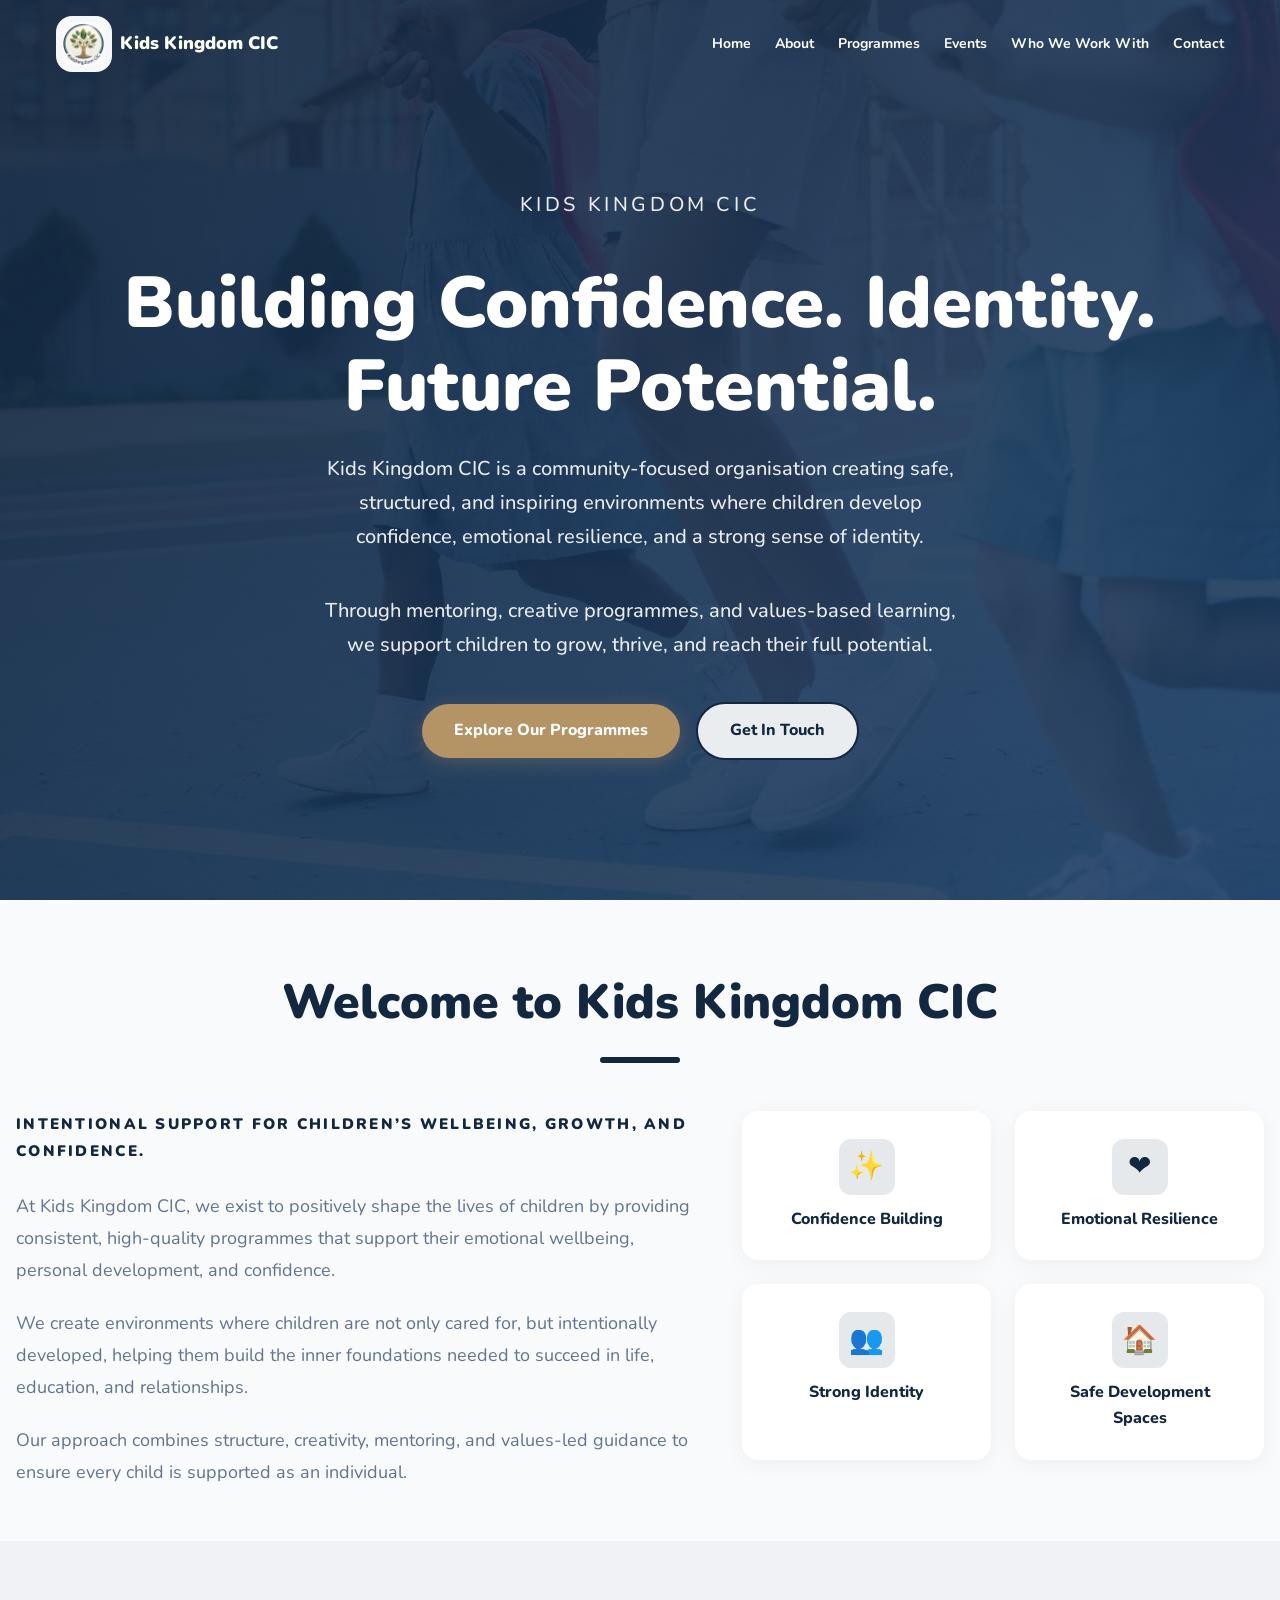
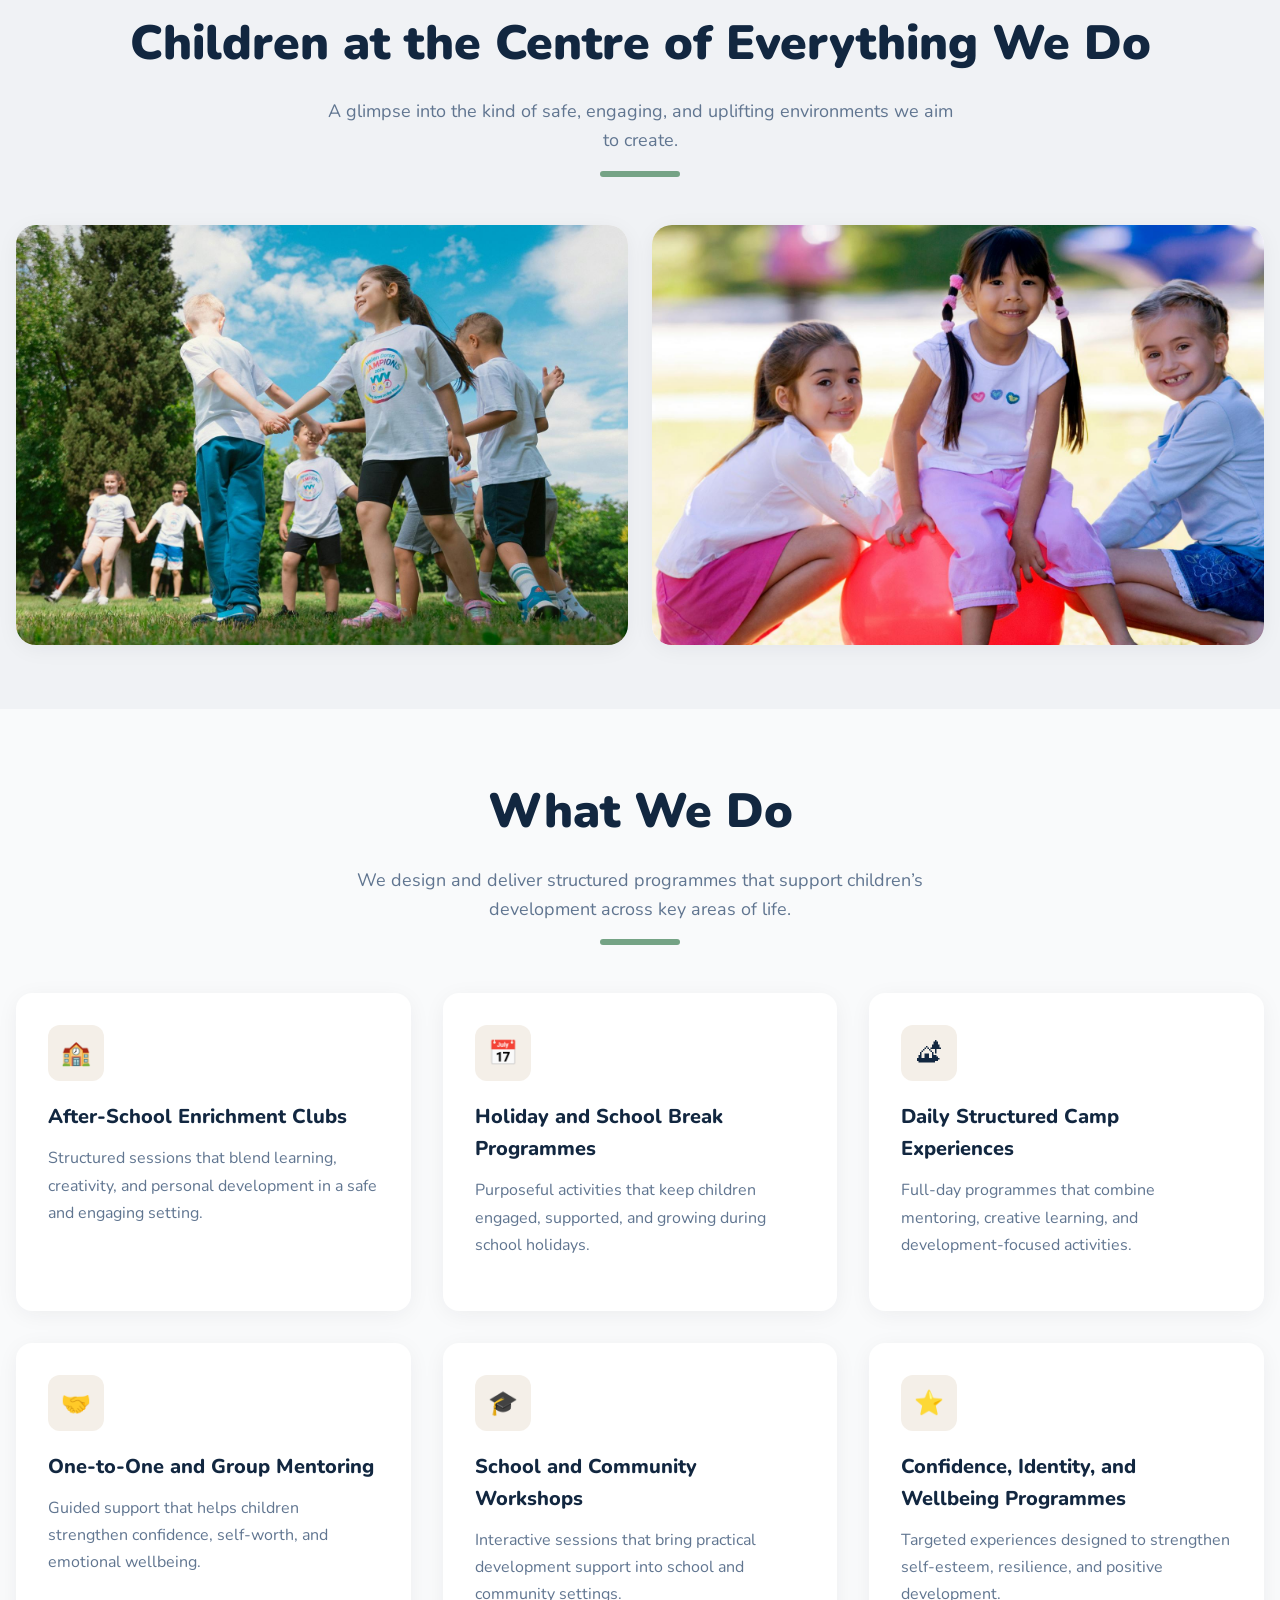
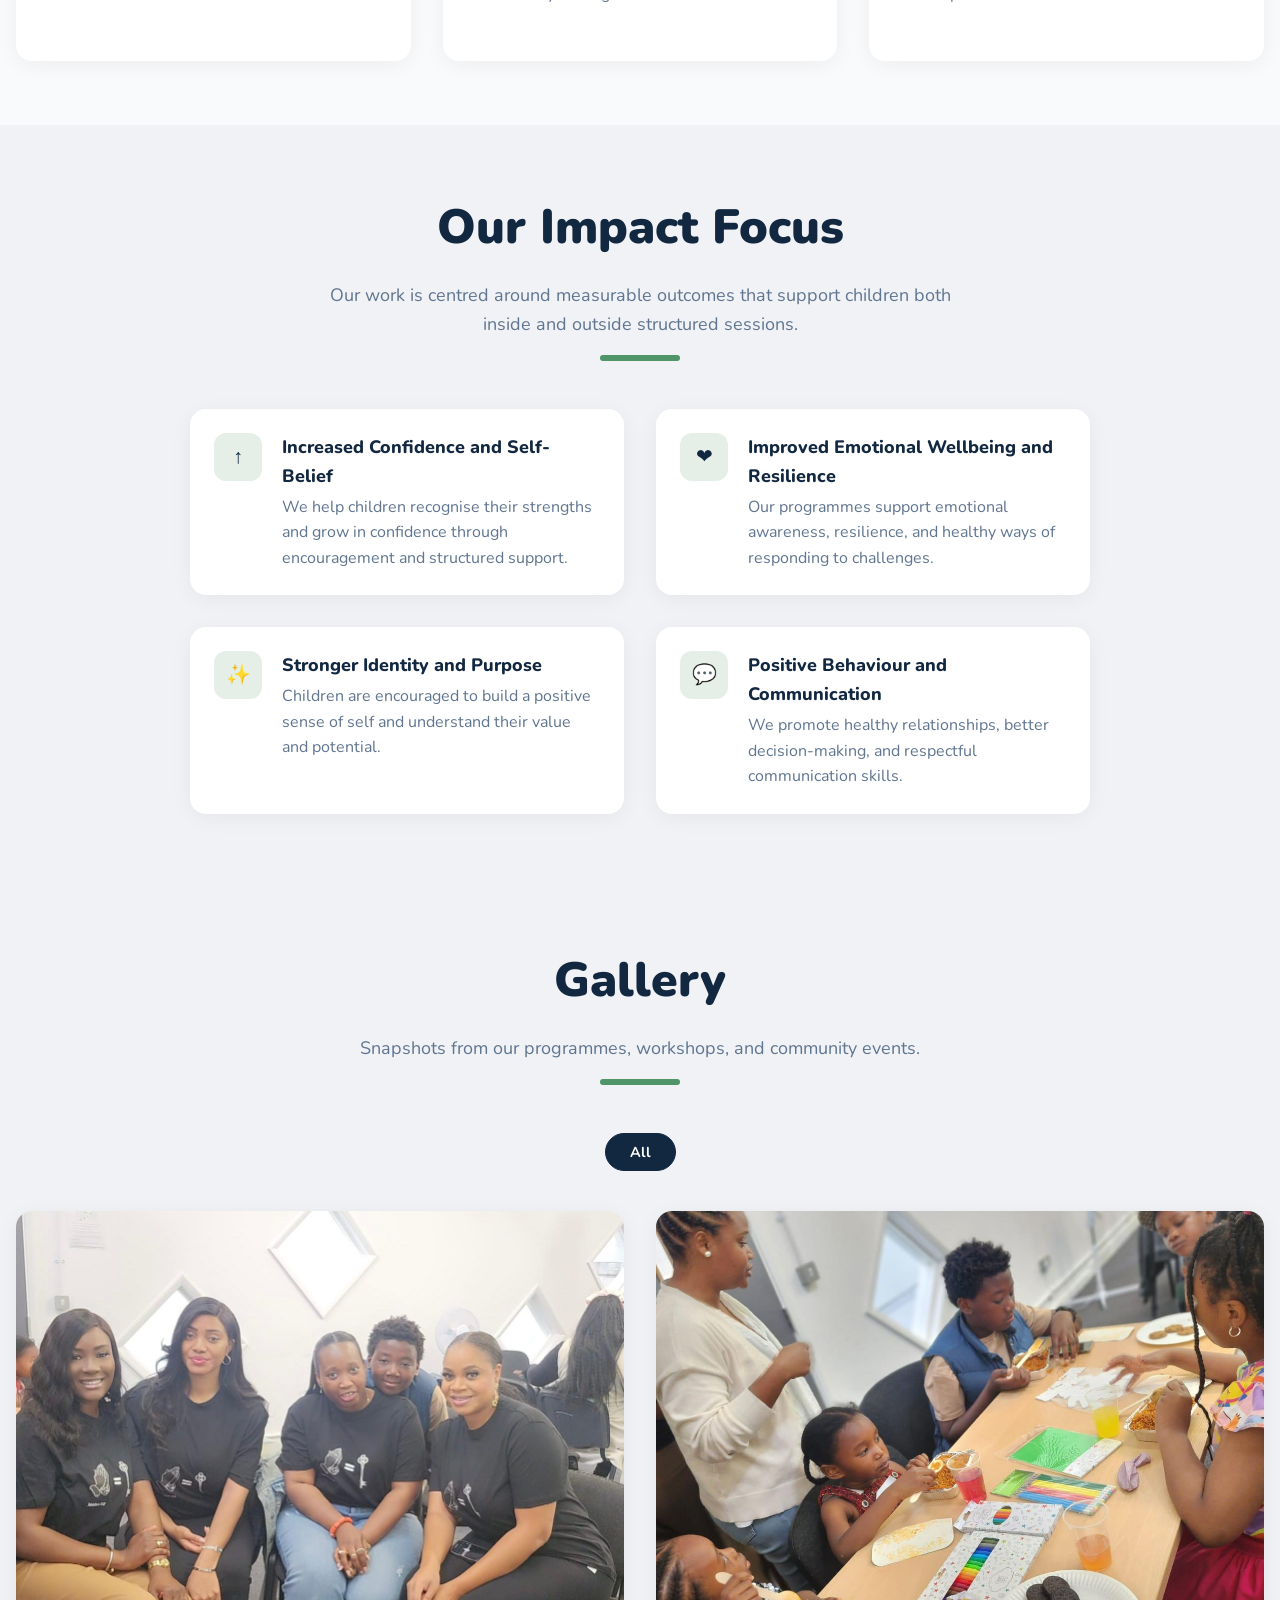
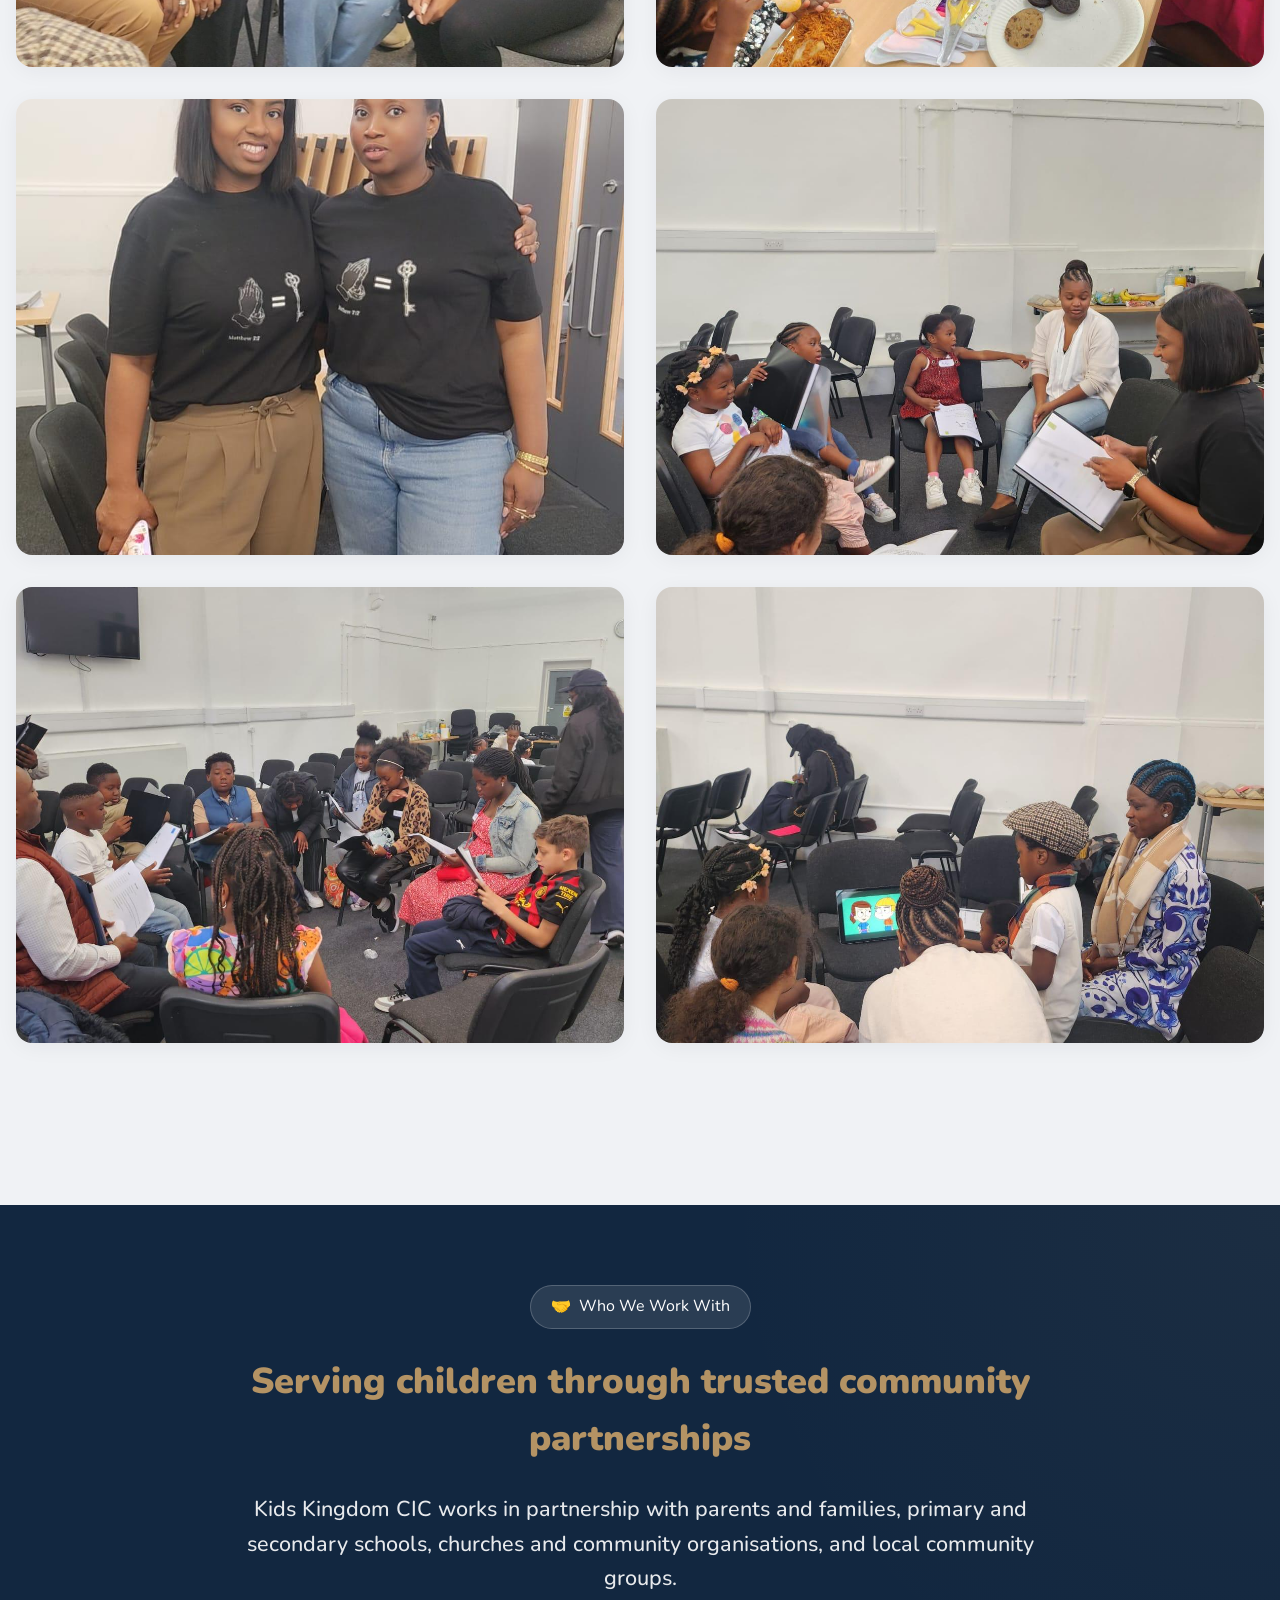
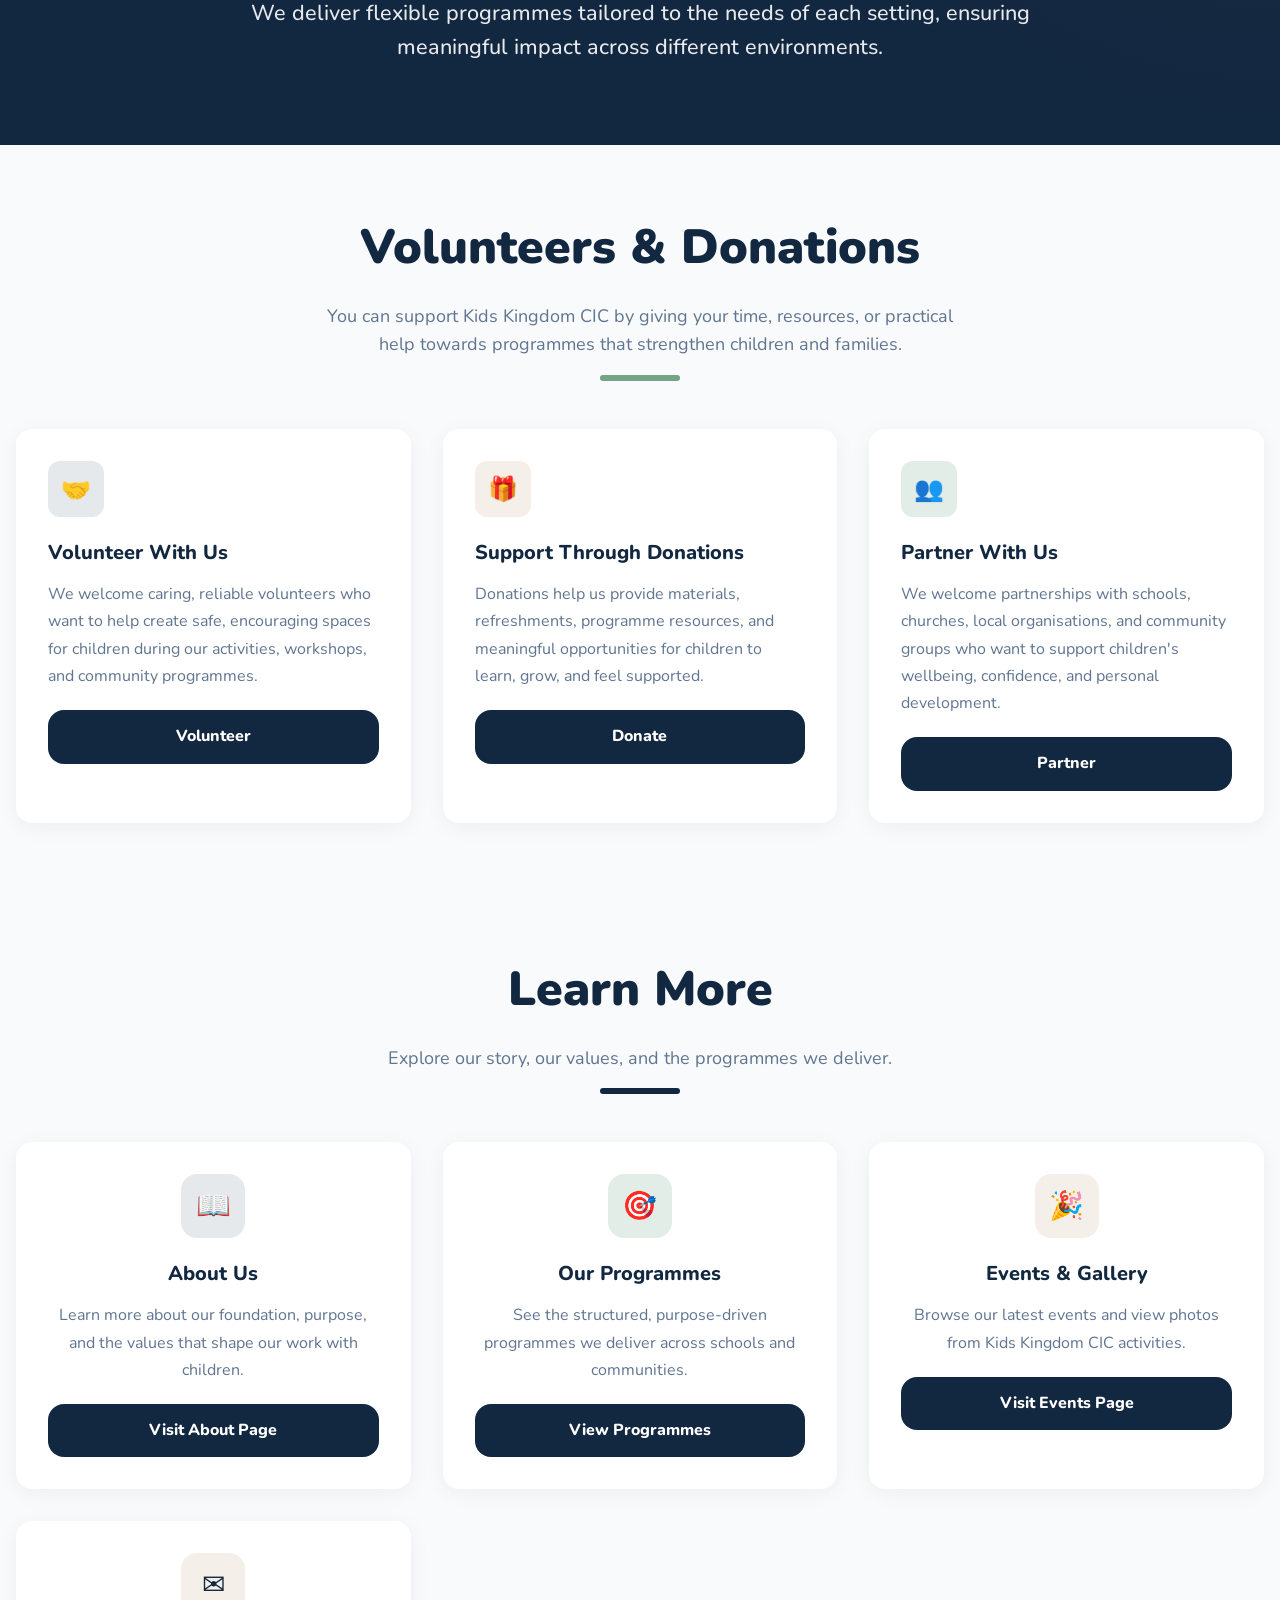
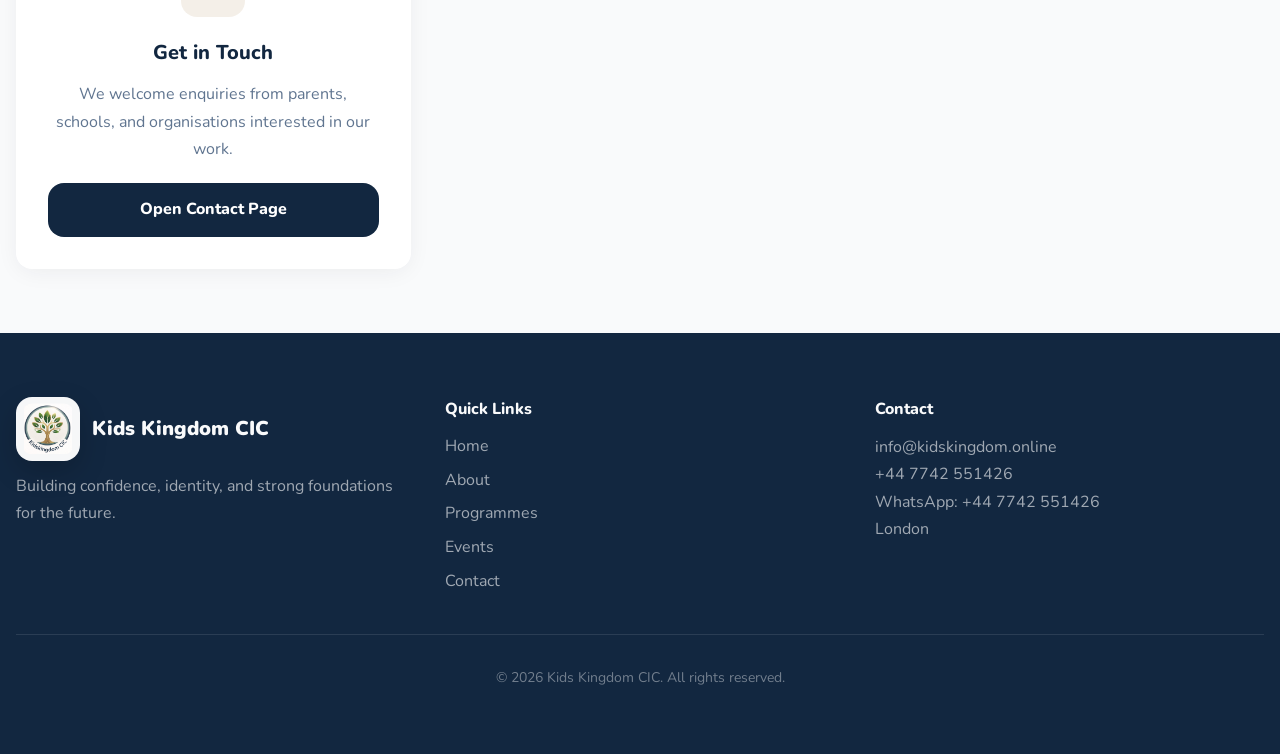
==== commit 388c3ecd: "Refresh responsive website content" ====
--- a/index.html
+++ b/index.html
@@ -31,6 +31,7 @@
         <a href="index.html">Home</a>
         <a href="about.html">About</a>
         <a href="programmes.html">Programmes</a>
+        <a href="events.html">Events</a>
         <a href="#partners">Who We Work With</a>
         <a href="contact.html">Contact</a>
       </div>
@@ -44,6 +45,7 @@
       <a href="index.html">Home</a>
       <a href="about.html">About</a>
       <a href="programmes.html">Programmes</a>
+      <a href="events.html">Events</a>
       <a href="#partners">Who We Work With</a>
       <a href="contact.html">Contact</a>
     </div>
@@ -200,6 +202,247 @@
     </div>
   </section>
 
+  <section id="gallery" class="section section-alt">
+    <div class="container">
+      <div class="section-header fade-in-up">
+        <h2>Gallery</h2>
+        <p class="section-subtitle">Snapshots from our programmes, workshops, and community events.</p>
+        <div class="section-line bg-success"></div>
+      </div>
+
+      <div class="gallery-filters fade-in-up">
+        <button class="filter-btn active" data-filter="all">All</button>
+      </div>
+
+      <div class="gallery-grid fade-in-up">
+        <article class="gallery-item visible" data-category="programmes">
+          <img src="assets/1.jpeg" alt="Kids Kingdom CIC gallery image" />
+          <div class="gallery-label"><span>Programmes</span></div>
+        </article>
+        <article class="gallery-item visible" data-category="community">
+          <img src="assets/2.jpeg" alt="Kids Kingdom CIC gallery image" />
+          <div class="gallery-label"><span>Community</span></div>
+        </article>
+        <article class="gallery-item visible" data-category="events">
+          <img src="assets/3.jpeg" alt="Kids Kingdom CIC gallery image" />
+          <div class="gallery-label"><span>Events</span></div>
+        </article>
+        <article class="gallery-item visible" data-category="programmes">
+          <img src="assets/4.jpeg" alt="Kids Kingdom CIC gallery image" />
+          <div class="gallery-label"><span>Programmes</span></div>
+        </article>
+        <article class="gallery-item visible" data-category="community">
+          <img src="assets/5.jpeg" alt="Kids Kingdom CIC gallery image" />
+          <div class="gallery-label"><span>Community</span></div>
+        </article>
+        <article class="gallery-item visible" data-category="events">
+          <img src="assets/6.jpeg" alt="Kids Kingdom CIC gallery image" />
+          <div class="gallery-label"><span>Events</span></div>
+        </article>
+        <article class="gallery-item hidden" data-category="programmes">
+          <img src="assets/7.jpeg" alt="Kids Kingdom CIC gallery image" />
+          <div class="gallery-label"><span>Programmes</span></div>
+        </article>
+        <article class="gallery-item hidden" data-category="community">
+          <img src="assets/8.jpeg" alt="Kids Kingdom CIC gallery image" />
+          <div class="gallery-label"><span>Community</span></div>
+        </article>
+        <article class="gallery-item hidden" data-category="events">
+          <img src="assets/9.jpeg" alt="Kids Kingdom CIC gallery image" />
+          <div class="gallery-label"><span>Events</span></div>
+        </article>
+        <article class="gallery-item hidden" data-category="programmes">
+          <img src="assets/10.jpeg" alt="Kids Kingdom CIC gallery image" />
+          <div class="gallery-label"><span>Programmes</span></div>
+        </article>
+        <article class="gallery-item hidden" data-category="community">
+          <img src="assets/11.jpeg" alt="Kids Kingdom CIC gallery image" />
+          <div class="gallery-label"><span>Community</span></div>
+        </article>
+        <article class="gallery-item hidden" data-category="events">
+          <img src="assets/12.jpeg" alt="Kids Kingdom CIC gallery image" />
+          <div class="gallery-label"><span>Events</span></div>
+        </article>
+        <article class="gallery-item hidden" data-category="programmes">
+          <img src="assets/13.jpeg" alt="Kids Kingdom CIC gallery image" />
+          <div class="gallery-label"><span>Programmes</span></div>
+        </article>
+        <article class="gallery-item hidden" data-category="community">
+          <img src="assets/14.jpeg" alt="Kids Kingdom CIC gallery image" />
+          <div class="gallery-label"><span>Community</span></div>
+        </article>
+        <article class="gallery-item hidden" data-category="events">
+          <img src="assets/15.jpeg" alt="Kids Kingdom CIC gallery image" />
+          <div class="gallery-label"><span>Events</span></div>
+        </article>
+        <article class="gallery-item hidden" data-category="programmes">
+          <img src="assets/16.jpeg" alt="Kids Kingdom CIC gallery image" />
+          <div class="gallery-label"><span>Programmes</span></div>
+        </article>
+        <article class="gallery-item hidden" data-category="community">
+          <img src="assets/17.jpeg" alt="Kids Kingdom CIC gallery image" />
+          <div class="gallery-label"><span>Community</span></div>
+        </article>
+        <article class="gallery-item hidden" data-category="events">
+          <img src="assets/18.jpeg" alt="Kids Kingdom CIC gallery image" />
+          <div class="gallery-label"><span>Events</span></div>
+        </article>
+        <article class="gallery-item hidden" data-category="programmes">
+          <img src="assets/19.jpeg" alt="Kids Kingdom CIC gallery image" />
+          <div class="gallery-label"><span>Programmes</span></div>
+        </article>
+        <article class="gallery-item hidden" data-category="community">
+          <img src="assets/20.jpeg" alt="Kids Kingdom CIC gallery image" />
+          <div class="gallery-label"><span>Community</span></div>
+        </article>
+        <article class="gallery-item hidden" data-category="events">
+          <img src="assets/21.jpeg" alt="Kids Kingdom CIC gallery image" />
+          <div class="gallery-label"><span>Events</span></div>
+        </article>
+        <article class="gallery-item hidden" data-category="programmes">
+          <img src="assets/22.jpeg" alt="Kids Kingdom CIC gallery image" />
+          <div class="gallery-label"><span>Programmes</span></div>
+        </article>
+        <article class="gallery-item hidden" data-category="community">
+          <img src="assets/23.jpeg" alt="Kids Kingdom CIC gallery image" />
+          <div class="gallery-label"><span>Community</span></div>
+        </article>
+        <article class="gallery-item hidden" data-category="events">
+          <img src="assets/24.jpeg" alt="Kids Kingdom CIC gallery image" />
+          <div class="gallery-label"><span>Events</span></div>
+        </article>
+        <article class="gallery-item hidden" data-category="programmes">
+          <img src="assets/25.jpeg" alt="Kids Kingdom CIC gallery image" />
+          <div class="gallery-label"><span>Programmes</span></div>
+        </article>
+        <article class="gallery-item hidden" data-category="community">
+          <img src="assets/26.jpeg" alt="Kids Kingdom CIC gallery image" />
+          <div class="gallery-label"><span>Community</span></div>
+        </article>
+        <article class="gallery-item hidden" data-category="events">
+          <img src="assets/27.jpeg" alt="Kids Kingdom CIC gallery image" />
+          <div class="gallery-label"><span>Events</span></div>
+        </article>
+        <article class="gallery-item hidden" data-category="programmes">
+          <img src="assets/28.jpeg" alt="Kids Kingdom CIC gallery image" />
+          <div class="gallery-label"><span>Programmes</span></div>
+        </article>
+        <article class="gallery-item hidden" data-category="community">
+          <img src="assets/29.jpeg" alt="Kids Kingdom CIC gallery image" />
+          <div class="gallery-label"><span>Community</span></div>
+        </article>
+        <article class="gallery-item hidden" data-category="events">
+          <img src="assets/31.jpeg" alt="Kids Kingdom CIC gallery image" />
+          <div class="gallery-label"><span>Events</span></div>
+        </article>
+        <article class="gallery-item hidden" data-category="programmes">
+          <img src="assets/32.jpeg" alt="Kids Kingdom CIC gallery image" />
+          <div class="gallery-label"><span>Programmes</span></div>
+        </article>
+        <article class="gallery-item hidden" data-category="community">
+          <img src="assets/33.jpeg" alt="Kids Kingdom CIC gallery image" />
+          <div class="gallery-label"><span>Community</span></div>
+        </article>
+        <article class="gallery-item hidden" data-category="events">
+          <img src="assets/34.jpeg" alt="Kids Kingdom CIC gallery image" />
+          <div class="gallery-label"><span>Events</span></div>
+        </article>
+        <article class="gallery-item hidden" data-category="programmes">
+          <img src="assets/35.jpeg" alt="Kids Kingdom CIC gallery image" />
+          <div class="gallery-label"><span>Programmes</span></div>
+        </article>
+        <article class="gallery-item hidden" data-category="community">
+          <img src="assets/36.jpeg" alt="Kids Kingdom CIC gallery image" />
+          <div class="gallery-label"><span>Community</span></div>
+        </article>
+        <article class="gallery-item hidden" data-category="events">
+          <img src="assets/37.jpeg" alt="Kids Kingdom CIC gallery image" />
+          <div class="gallery-label"><span>Events</span></div>
+        </article>
+        <article class="gallery-item hidden" data-category="programmes">
+          <img src="assets/38.jpeg" alt="Kids Kingdom CIC gallery image" />
+          <div class="gallery-label"><span>Programmes</span></div>
+        </article>
+        <article class="gallery-item hidden" data-category="community">
+          <img src="assets/eliz.jpeg" alt="Kids Kingdom CIC gallery image" />
+          <div class="gallery-label"><span>Community</span></div>
+        </article>
+        <article class="gallery-item hidden" data-category="events">
+          <img src="assets/gallery-arts.jpg" alt="Kids Kingdom CIC gallery image" />
+          <div class="gallery-label"><span>Events</span></div>
+        </article>
+        <article class="gallery-item hidden" data-category="programmes">
+          <img src="assets/gallery-camp.jpg" alt="Kids Kingdom CIC gallery image" />
+          <div class="gallery-label"><span>Programmes</span></div>
+        </article>
+        <article class="gallery-item hidden" data-category="community">
+          <img src="assets/gallery-community.jpg" alt="Kids Kingdom CIC gallery image" />
+          <div class="gallery-label"><span>Community</span></div>
+        </article>
+        <article class="gallery-item hidden" data-category="events">
+          <img src="assets/gallery-mentoring.jpg" alt="Kids Kingdom CIC gallery image" />
+          <div class="gallery-label"><span>Events</span></div>
+        </article>
+        <article class="gallery-item hidden" data-category="programmes">
+          <img src="assets/gallery-sports.jpg" alt="Kids Kingdom CIC gallery image" />
+          <div class="gallery-label"><span>Programmes</span></div>
+        </article>
+        <article class="gallery-item hidden" data-category="community">
+          <img src="assets/gallery-workshop.jpg" alt="Kids Kingdom CIC gallery image" />
+          <div class="gallery-label"><span>Community</span></div>
+        </article>
+        <article class="gallery-item hidden" data-category="events">
+          <img src="assets/hero-children.jpg" alt="Kids Kingdom CIC gallery image" />
+          <div class="gallery-label"><span>Events</span></div>
+        </article>
+        <article class="gallery-item hidden" data-category="programmes">
+          <img src="assets/kids1.jpeg" alt="Kids Kingdom CIC gallery image" />
+          <div class="gallery-label"><span>Programmes</span></div>
+        </article>
+        <article class="gallery-item hidden" data-category="community">
+          <img src="assets/kids2.jpeg" alt="Kids Kingdom CIC gallery image" />
+          <div class="gallery-label"><span>Community</span></div>
+        </article>
+        <article class="gallery-item hidden" data-category="events">
+          <img src="assets/kids3.jpeg" alt="Kids Kingdom CIC gallery image" />
+          <div class="gallery-label"><span>Events</span></div>
+        </article>
+        <article class="gallery-item hidden" data-category="programmes">
+          <img src="assets/kids4.jpeg" alt="Kids Kingdom CIC gallery image" />
+          <div class="gallery-label"><span>Programmes</span></div>
+        </article>
+        <article class="gallery-item hidden" data-category="community">
+          <img src="assets/kids5.jpeg" alt="Kids Kingdom CIC gallery image" />
+          <div class="gallery-label"><span>Community</span></div>
+        </article>
+        <article class="gallery-item hidden" data-category="events">
+          <img src="assets/kids6.jpeg" alt="Kids Kingdom CIC gallery image" />
+          <div class="gallery-label"><span>Events</span></div>
+        </article>
+        <article class="gallery-item hidden" data-category="programmes">
+          <img src="assets/kids7.jpeg" alt="Kids Kingdom CIC gallery image" />
+          <div class="gallery-label"><span>Programmes</span></div>
+        </article>
+        <article class="gallery-item hidden" data-category="community">
+          <img src="assets/logo1.JPG" alt="Kids Kingdom CIC logo" />
+          <div class="gallery-label"><span>Community</span></div>
+        </article>
+        <article class="gallery-item hidden" data-category="events">
+          <img src="assets/logo2.jpeg" alt="Kids Kingdom CIC logo" />
+          <div class="gallery-label"><span>Events</span></div>
+        </article>
+        <article class="gallery-item hidden" data-category="community">
+          <img src="assets/favicon.svg" alt="Kids Kingdom CIC icon" />
+          <div class="gallery-label"><span>Community</span></div>
+        </article>
+      </div>
+
+      <div class="gallery-load-more fade-in-up">
+        <button id="loadMoreBtn" class="btn btn-primary">Load More Images</button>
+      </div>
+    </div>
+  </section>
+
   <section id="partners" class="commitment-banner">
     <div class="container">
       <div class="commitment-content fade-in-up">
@@ -210,6 +453,37 @@
         <h2>Serving children through trusted community partnerships</h2>
         <p>Kids Kingdom CIC works in partnership with parents and families, primary and secondary schools, churches and community organisations, and local community groups.</p>
         <p>We deliver flexible programmes tailored to the needs of each setting, ensuring meaningful impact across different environments.</p>
+      </div>
+    </div>
+  </section>
+
+  <section id="volunteers-donations" class="section">
+    <div class="container">
+      <div class="section-header fade-in-up">
+        <h2>Volunteers & Donations</h2>
+        <p class="section-subtitle">You can support Kids Kingdom CIC by giving your time, resources, or practical help towards programmes that strengthen children and families.</p>
+        <div class="section-line bg-accent"></div>
+      </div>
+
+      <div class="involve-grid">
+        <div class="card fade-in-up">
+          <div class="card-icon bg-primary-light">&#129309;</div>
+          <h3>Volunteer With Us</h3>
+          <p>We welcome caring, reliable volunteers who want to help create safe, encouraging spaces for children during our activities, workshops, and community programmes.</p>
+          <a href="https://wa.me/447742551426?text=Hello%20Kids%20Kingdom%20CIC%2C%20I%20would%20like%20to%20ask%20about%20volunteering." class="btn btn-primary btn-full" target="_blank" rel="noreferrer noopener">Volunteer</a>
+        </div>
+        <div class="card fade-in-up">
+          <div class="card-icon bg-secondary-light">&#127873;</div>
+          <h3>Support Through Donations</h3>
+          <p>Donations help us provide materials, refreshments, programme resources, and meaningful opportunities for children to learn, grow, and feel supported.</p>
+          <a href="https://wa.me/447742551426?text=Hello%20Kids%20Kingdom%20CIC%2C%20I%20would%20like%20to%20ask%20about%20making%20a%20donation." class="btn btn-primary btn-full" target="_blank" rel="noreferrer noopener">Donate</a>
+        </div>
+        <div class="card fade-in-up">
+          <div class="card-icon bg-accent-light">&#128101;</div>
+          <h3>Partner With Us</h3>
+          <p>We welcome partnerships with schools, churches, local organisations, and community groups who want to support children's wellbeing, confidence, and personal development.</p>
+          <a href="https://wa.me/447742551426?text=Hello%20Kids%20Kingdom%20CIC%2C%20I%20would%20like%20to%20ask%20about%20partnering%20with%20you." class="btn btn-primary btn-full" target="_blank" rel="noreferrer noopener">Partner</a>
+        </div>
       </div>
     </div>
   </section>
@@ -235,6 +509,12 @@
           <a href="programmes.html" class="btn btn-primary btn-full">View Programmes</a>
         </div>
         <div class="card text-center fade-in-up">
+          <div class="card-icon-lg bg-secondary-light">&#127881;</div>
+          <h3>Events & Gallery</h3>
+          <p>Browse our latest events and view photos from Kids Kingdom CIC activities.</p>
+          <a href="events.html" class="btn btn-primary btn-full">Visit Events Page</a>
+        </div>
+        <div class="card text-center fade-in-up">
           <div class="card-icon-lg bg-secondary-light">&#9993;</div>
           <h3>Get in Touch</h3>
           <p>We welcome enquiries from parents, schools, and organisations interested in our work.</p>
@@ -260,6 +540,7 @@
             <a href="index.html">Home</a>
             <a href="about.html">About</a>
             <a href="programmes.html">Programmes</a>
+            <a href="events.html">Events</a>
             <a href="contact.html">Contact</a>
           </nav>
         </div>
@@ -277,6 +558,14 @@
     </div>
   </footer>
 
+  <div id="lightbox" class="lightbox" aria-hidden="true">
+    <button id="lightboxClose" class="lightbox-close" aria-label="Close gallery">×</button>
+    <button id="lightboxPrev" class="lightbox-nav lightbox-prev" aria-label="Previous image">&#8249;</button>
+    <button id="lightboxNext" class="lightbox-nav lightbox-next" aria-label="Next image">&#8250;</button>
+    <img id="lightboxImg" src="" alt="" />
+    <p id="lightboxCaption" class="lightbox-caption"></p>
+  </div>
+
   <button class="scroll-top-btn" id="scrollTopBtn" aria-label="Scroll to top">↑</button>
 
   <script src="script.js"></script>
--- a/style.css
+++ b/style.css
@@ -139,6 +139,7 @@
 .bg-secondary-light { background: var(--secondary-light); }
 .bg-accent-light { background: var(--accent-light); }
 .bg-success-light { background: var(--success-light); }
+.text-primary { color: var(--primary); }
 
 /* ---------- Fade-in Animation ---------- */
 .fade-in-up {
@@ -354,6 +355,7 @@
   letter-spacing: 0.18em;
   text-transform: uppercase;
 }
+.page-eyebrow.text-primary { color: var(--primary); }
 .page-hero h1 {
   font-size: 2.4rem;
   line-height: 1.12;
@@ -457,8 +459,94 @@
   height: min(62vw, 420px);
   object-fit: cover;
 }
+.founder-grid,
+.safety-grid {
+  align-items: center;
+}
+.founder-image-card {
+  max-width: 520px;
+  width: 100%;
+  justify-self: center;
+}
+.founder-image {
+  height: min(70vw, 520px);
+  object-position: center top;
+}
+.founder-copy {
+  padding: 0.5rem 0;
+}
+.values-foundation {
+  display: grid;
+  gap: 2rem;
+  align-items: stretch;
+}
+.values-panel {
+  display: flex;
+  flex-direction: column;
+  justify-content: space-between;
+  gap: 1.5rem;
+  padding: 2rem;
+  border-radius: calc(var(--radius) + 0.25rem);
+  background:
+    linear-gradient(135deg, hsl(213 56% 16% / 0.96), hsl(213 56% 26% / 0.92)),
+    url('assets/kids2.jpeg') center/cover no-repeat;
+  color: var(--primary-fg);
+  box-shadow: var(--shadow);
+}
+.values-panel-label {
+  color: hsl(0 0% 100% / 0.72);
+  font-size: 0.85rem;
+  font-weight: 900;
+  letter-spacing: 0.15em;
+  margin: 0;
+  text-transform: uppercase;
+}
+.values-pill-list {
+  display: flex;
+  flex-wrap: wrap;
+  gap: 0.75rem;
+}
+.values-pill-list span {
+  display: inline-flex;
+  align-items: center;
+  min-height: 40px;
+  padding: 0.55rem 0.9rem;
+  border-radius: 999px;
+  background: hsl(0 0% 100% / 0.14);
+  color: var(--primary-fg);
+  font-weight: 900;
+}
+.values-copy {
+  padding: 2rem;
+  border-radius: calc(var(--radius) + 0.25rem);
+  background: var(--card);
+  box-shadow: var(--shadow);
+}
+.values-copy p:last-child {
+  margin-bottom: 0;
+}
+.values-lead {
+  color: var(--fg) !important;
+  font-size: 1.25rem !important;
+  font-weight: 900;
+  line-height: 1.65 !important;
+}
+.safety-card .card-icon-lg {
+  margin-left: 0;
+  margin-right: 0;
+}
+@media (min-width: 900px) {
+  .values-foundation {
+    grid-template-columns: 0.8fr 1.2fr;
+  }
+}
 @media (max-width: 639px) {
   .feature-image { height: 260px; }
+  .founder-image { height: 360px; }
+  .values-panel,
+  .values-copy {
+    padding: 1.5rem;
+  }
 }
 
 /* ---------- UTILITIES ---------- */
@@ -1343,3 +1431,801 @@
     font-size: 2.5rem;
   }
 }
+
+/* ---------- EVENT CARD STYLES ---------- */
+.event-card {
+  background: linear-gradient(135deg, var(--card) 0%, var(--bg) 100%);
+  border-radius: calc(var(--radius) * 1.5);
+  padding: 3rem;
+  box-shadow: 0 10px 40px -8px hsl(213 56% 16% / 0.12);
+  transition: all 0.4s cubic-bezier(0.23, 1, 0.320, 1);
+  margin-bottom: 3rem;
+  border: 1px solid hsl(213 56% 16% / 0.06);
+  position: relative;
+  overflow: hidden;
+}
+
+.event-card::before {
+  content: '';
+  position: absolute;
+  top: 0;
+  left: 0;
+  right: 0;
+  height: 4px;
+  background: linear-gradient(90deg, var(--secondary), var(--accent));
+  opacity: 0;
+  transition: opacity 0.4s ease;
+}
+
+.event-card:hover::before {
+  opacity: 1;
+}
+
+.event-card:hover {
+  box-shadow: 0 20px 60px -8px hsl(213 56% 16% / 0.18);
+  transform: translateY(-6px);
+  border-color: hsl(213 56% 16% / 0.12);
+}
+
+.event-header {
+  margin-bottom: 2.5rem;
+  position: relative;
+}
+
+.event-badge {
+  display: inline-flex;
+  align-items: center;
+  padding: 0.6rem 1.2rem;
+  border-radius: 50px;
+  font-size: 0.7rem;
+  font-weight: 900;
+  letter-spacing: 0.15em;
+  text-transform: uppercase;
+  margin-bottom: 1.5rem;
+  backdrop-filter: blur(8px);
+}
+
+.event-badge-upcoming {
+  background: linear-gradient(135deg, var(--secondary), hsl(35, 35%, 65%));
+  color: var(--secondary-fg);
+  box-shadow: 0 4px 15px hsl(35 35% 55% / 0.2);
+}
+
+.event-badge-past {
+  background: linear-gradient(135deg, var(--accent), hsl(140, 20%, 65%));
+  color: var(--primary);
+  box-shadow: 0 4px 15px hsl(140 20% 55% / 0.15);
+}
+
+.event-header h3 {
+  font-size: 2rem;
+  font-weight: 900;
+  margin: 1rem 0;
+  line-height: 1.25;
+  background: linear-gradient(135deg, var(--primary), hsl(213, 56%, 30%));
+  -webkit-background-clip: text;
+  -webkit-text-fill-color: transparent;
+  background-clip: text;
+}
+
+.event-date {
+  font-size: 1rem;
+  color: var(--muted-fg);
+  font-weight: 700;
+  margin-top: 0.75rem;
+  display: flex;
+  align-items: center;
+  gap: 0.5rem;
+}
+
+.event-content {
+  display: flex;
+  flex-direction: column;
+  gap: 2rem;
+}
+
+.event-intro {
+  font-size: 1.1rem;
+  line-height: 1.8;
+  color: var(--fg);
+  font-weight: 500;
+  padding: 1.5rem;
+  background: linear-gradient(135deg, var(--primary-light) 0%, var(--secondary-light) 100%);
+  border-radius: calc(var(--radius) * 1.2);
+  border-left: 4px solid var(--secondary);
+}
+
+.event-intro p {
+  margin: 0;
+}
+
+.event-details {
+  display: grid;
+  gap: 2rem;
+  padding: 1.5rem 0;
+}
+
+.event-details h4 {
+  font-size: 1.2rem;
+  font-weight: 900;
+  color: var(--primary);
+  margin: 0;
+  display: flex;
+  align-items: center;
+  gap: 0.75rem;
+  position: relative;
+}
+
+.event-details h4::before {
+  content: '';
+  width: 4px;
+  height: 24px;
+  background: linear-gradient(180deg, var(--secondary), var(--accent));
+  border-radius: 2px;
+}
+
+.event-details p {
+  color: var(--muted-fg);
+  line-height: 1.8;
+  margin: 0.5rem 0;
+  font-size: 1rem;
+}
+
+.event-details strong {
+  color: var(--primary);
+  font-weight: 800;
+}
+
+.event-list {
+  list-style: none;
+  padding: 0;
+  margin: 1rem 0;
+  display: flex;
+  flex-direction: column;
+  gap: 1rem;
+}
+
+.event-list li {
+  color: var(--muted-fg);
+  padding-left: 2rem;
+  position: relative;
+  line-height: 1.7;
+  font-weight: 500;
+  transition: all 0.3s ease;
+}
+
+.event-list li:hover {
+  color: var(--primary);
+  padding-left: 2.25rem;
+}
+
+.event-list li::before {
+  content: "✓";
+  position: absolute;
+  left: 0;
+  color: var(--secondary);
+  font-weight: 900;
+  font-size: 1.2rem;
+  display: flex;
+  align-items: center;
+}
+
+.event-note {
+  background: linear-gradient(135deg, hsl(213 56% 16% / 0.04), hsl(35 35% 55% / 0.04));
+  padding: 1.75rem;
+  border-radius: calc(var(--radius) * 1.2);
+  border-left: 5px solid var(--secondary);
+  color: var(--muted-fg);
+  font-size: 1rem;
+  line-height: 1.8;
+  margin: 1.5rem 0;
+  position: relative;
+}
+
+.event-note::before {
+  content: '💡';
+  position: absolute;
+  top: 1.75rem;
+  right: 1.75rem;
+  font-size: 1.5rem;
+  opacity: 0.5;
+}
+
+.event-tagline {
+  color: var(--primary);
+  font-size: 1.1rem;
+  line-height: 1.8;
+  padding: 1.5rem;
+  background: linear-gradient(135deg, var(--secondary-light), var(--accent-light));
+  border-radius: calc(var(--radius) * 1.2);
+  font-style: italic;
+  font-weight: 600;
+  border-left: 4px solid var(--accent);
+}
+
+.event-cta {
+  display: flex;
+  flex-direction: column;
+  gap: 1.5rem;
+  margin-top: 2rem;
+  padding-top: 2rem;
+  border-top: 2px solid var(--border);
+}
+
+.event-cta .btn {
+  text-transform: uppercase;
+  letter-spacing: 0.1em;
+  font-weight: 900;
+}
+
+.event-cta-note {
+  color: var(--muted-fg);
+  font-size: 0.95rem;
+  margin: 0;
+  font-weight: 500;
+}
+
+.cta-box {
+  text-align: center;
+  padding: 4rem 2.5rem;
+  background: linear-gradient(135deg, var(--primary) 0%, hsl(213, 56%, 26%) 100%);
+  border-radius: calc(var(--radius) * 1.5);
+  position: relative;
+  overflow: hidden;
+  box-shadow: 0 20px 60px -10px hsl(213 56% 16% / 0.2);
+}
+
+.cta-box::before {
+  content: '';
+  position: absolute;
+  top: -50%;
+  right: -50%;
+  width: 500px;
+  height: 500px;
+  background: radial-gradient(circle, var(--secondary) 0%, transparent 70%);
+  opacity: 0.1;
+  pointer-events: none;
+}
+
+.cta-box::after {
+  content: '';
+  position: absolute;
+  bottom: -30%;
+  left: -30%;
+  width: 400px;
+  height: 400px;
+  background: radial-gradient(circle, var(--accent) 0%, transparent 70%);
+  opacity: 0.08;
+  pointer-events: none;
+}
+
+.cta-box h2 {
+  font-size: 2.5rem;
+  font-weight: 900;
+  margin-bottom: 1rem;
+  color: var(--primary-fg);
+  position: relative;
+  z-index: 1;
+}
+
+.cta-box p {
+  font-size: 1.1rem;
+  color: hsl(0 0% 100% / 0.8);
+  max-width: 700px;
+  margin: 0 auto 2.5rem;
+  position: relative;
+  z-index: 1;
+  line-height: 1.7;
+}
+
+.cta-box .hero-buttons {
+  position: relative;
+  z-index: 1;
+}
+
+.mt-2 {
+  margin-top: 1.5rem;
+}
+
+@media (min-width: 768px) {
+  .event-card {
+    padding: 3.5rem;
+  }
+
+  .event-header h3 {
+    font-size: 2.25rem;
+  }
+
+  .cta-box {
+    padding: 5rem 4rem;
+  }
+
+  .cta-box h2 {
+    font-size: 3rem;
+  }
+
+  .event-intro {
+    font-size: 1.15rem;
+  }
+}
+
+/* ---------- MODERN EVENTS PAGE ---------- */
+.events-hero {
+  min-height: 82vh;
+  min-height: 78svh;
+}
+.event-highlights {
+  padding: 0;
+  margin-top: -4rem;
+  position: relative;
+  z-index: 2;
+}
+.event-highlights-grid {
+  display: grid;
+  gap: 1rem;
+}
+.event-stat-card {
+  background: var(--card);
+  border: 1px solid hsl(213 20% 90% / 0.85);
+  border-radius: calc(var(--radius) + 0.25rem);
+  padding: 1.5rem;
+  box-shadow: var(--shadow);
+}
+.event-stat-card span {
+  display: block;
+  color: var(--primary);
+  font-size: 2rem;
+  line-height: 1;
+  font-weight: 900;
+  margin-bottom: 0.45rem;
+}
+.event-stat-card p {
+  color: var(--muted-fg);
+  font-weight: 800;
+  margin: 0;
+}
+.section-kicker {
+  color: var(--secondary);
+  font-size: 0.85rem;
+  font-weight: 900;
+  letter-spacing: 0.15em;
+  margin-bottom: 0.5rem;
+  text-transform: uppercase;
+}
+.section-kicker-accent {
+  color: var(--accent);
+}
+.events-section .section-header {
+  max-width: 760px;
+  margin-left: auto;
+  margin-right: auto;
+}
+.events-stack {
+  display: grid;
+  gap: 2rem;
+}
+.events-section .event-card {
+  display: grid;
+  padding: 0;
+  overflow: hidden;
+  background: var(--card);
+  border: 1px solid hsl(213 20% 90% / 0.9);
+  border-radius: calc(var(--radius) + 0.5rem);
+  box-shadow: var(--shadow);
+}
+.events-section .event-card:hover {
+  transform: translateY(-4px);
+}
+.events-section .event-card::before {
+  opacity: 1;
+}
+.event-card-media {
+  min-height: 260px;
+  margin: 0;
+  background: var(--muted);
+}
+.event-card-media img {
+  width: 100%;
+  height: 100%;
+  min-height: 260px;
+  object-fit: cover;
+}
+.event-card-body {
+  padding: 1.5rem;
+}
+.events-section .event-header {
+  margin-bottom: 1.5rem;
+}
+.events-section .event-header h3 {
+  font-size: 1.55rem;
+  letter-spacing: 0;
+  -webkit-text-fill-color: currentColor;
+  background: none;
+  color: var(--primary);
+}
+.events-section .event-date {
+  display: inline-flex;
+  width: fit-content;
+  border-radius: 999px;
+  background: var(--primary-light);
+  color: var(--primary);
+  padding: 0.45rem 0.8rem;
+  font-size: 0.8rem;
+  line-height: 1.3;
+}
+.events-section .event-content {
+  gap: 1.5rem;
+}
+.event-preview-toggle {
+  align-self: flex-start;
+  display: inline-flex;
+  align-items: center;
+  justify-content: center;
+  min-height: 46px;
+  padding: 0.75rem 1.15rem;
+  border-radius: 999px;
+  background: var(--primary);
+  color: var(--primary-fg);
+  font-weight: 900;
+  transition: transform 0.25s ease, background 0.25s ease;
+}
+.event-preview-toggle:hover {
+  background: var(--secondary);
+  transform: translateY(-2px);
+}
+.events-section .event-card:not(.expanded) .event-details,
+.events-section .event-card:not(.expanded) .event-cta {
+  display: none;
+}
+.events-section .event-card.expanded .event-preview-toggle {
+  background: var(--secondary);
+}
+.events-section .event-intro {
+  border-left: 0;
+  border-radius: var(--radius);
+  background: linear-gradient(135deg, var(--primary-light), hsl(140 20% 55% / 0.08));
+  font-size: 1rem;
+}
+.events-section .event-details {
+  gap: 1.25rem;
+  padding: 0;
+}
+.events-section .event-details h4 {
+  margin-top: 0.75rem;
+}
+.events-section .event-details h4:first-child {
+  margin-top: 0;
+}
+.events-section .event-list {
+  margin: 0.5rem 0 0;
+  gap: 0.75rem;
+}
+.events-section .event-list li::before {
+  content: "\2713";
+}
+.events-section .event-note::before {
+  content: "";
+}
+.events-section .event-note,
+.events-section .event-tagline {
+  margin: 0.5rem 0 0;
+  padding: 1.25rem;
+  border-radius: var(--radius);
+}
+.events-section .event-cta {
+  align-items: flex-start;
+}
+
+@media (min-width: 700px) {
+  .event-highlights-grid {
+    grid-template-columns: repeat(3, minmax(0, 1fr));
+  }
+}
+@media (min-width: 960px) {
+  .events-section .event-card {
+    grid-template-columns: minmax(300px, 0.82fr) minmax(0, 1.18fr);
+  }
+  .events-section .event-card-featured {
+    grid-template-columns: minmax(360px, 0.9fr) minmax(0, 1.1fr);
+  }
+  .event-card-media,
+  .event-card-media img {
+    min-height: 100%;
+  }
+  .event-card-body {
+    padding: 2.5rem;
+  }
+  .events-section .event-header h3 {
+    font-size: 2rem;
+  }
+}
+@media (max-width: 639px) {
+  .events-hero {
+    min-height: 68vh;
+    min-height: 68svh;
+  }
+  .event-highlights {
+    margin-top: -2rem;
+  }
+  .event-stat-card {
+    padding: 1.25rem;
+  }
+  .event-card-body {
+    padding: 1.25rem;
+  }
+  .event-card-media,
+  .event-card-media img {
+    min-height: 220px;
+  }
+  .events-section .event-header h3 {
+    font-size: 1.35rem;
+  }
+  .events-section .event-date {
+    width: 100%;
+  }
+}
+
+/* ---------- RESPONSIVE & BROWSER HARDENING ---------- */
+html,
+body {
+  width: 100%;
+  max-width: 100%;
+}
+
+main,
+section,
+header,
+footer,
+nav,
+.container,
+.card,
+.event-card,
+.gallery-item,
+.feature-image-card,
+.cta-box {
+  max-width: 100%;
+}
+
+.container {
+  width: 100%;
+}
+
+.about-grid > *,
+.programmes-grid > *,
+.why-grid > *,
+.media-grid > *,
+.values-foundation > *,
+.event-highlights-grid > *,
+.events-stack > *,
+.footer-grid > *,
+.contact-grid > *,
+.involve-grid > *,
+.gallery-grid > * {
+  min-width: 0;
+}
+
+.btn,
+.event-preview-toggle,
+.filter-btn,
+.nav-links a,
+.mobile-menu a {
+  white-space: normal;
+  overflow-wrap: anywhere;
+}
+
+.btn-full {
+  min-width: 0;
+}
+
+.page-hero-content,
+.hero-content,
+.section-header,
+.about-text,
+.event-card-body,
+.card,
+.cta-box,
+.footer {
+  overflow-wrap: anywhere;
+}
+
+.feature-image {
+  height: 360px;
+}
+
+.founder-image {
+  height: 460px;
+}
+
+.events-section .event-date {
+  width: auto;
+  max-width: 100%;
+}
+
+.gallery-grid {
+  grid-template-columns: repeat(2, minmax(0, 1fr));
+}
+
+.gallery-item {
+  min-height: 140px;
+}
+
+.gallery-item img {
+  display: block;
+}
+
+.lightbox {
+  -webkit-backdrop-filter: blur(8px);
+}
+
+.lightbox img {
+  width: auto;
+  height: auto;
+}
+
+@supports (height: min(62vw, 420px)) {
+  .feature-image {
+    height: min(62vw, 420px);
+  }
+  .founder-image {
+    height: min(70vw, 520px);
+  }
+}
+
+@supports not (width: fit-content) {
+  .events-section .event-date {
+    width: auto;
+  }
+}
+
+@media (hover: none) {
+  .card:hover,
+  .event-card:hover,
+  .gallery-item:hover,
+  .upcoming-card:hover {
+    transform: none;
+  }
+}
+
+@media (prefers-reduced-motion: reduce) {
+  *,
+  *::before,
+  *::after {
+    animation-duration: 0.01ms !important;
+    animation-iteration-count: 1 !important;
+    scroll-behavior: auto !important;
+    transition-duration: 0.01ms !important;
+  }
+}
+
+@media (max-width: 900px) {
+  .nav-container {
+    align-items: flex-start;
+  }
+  .mobile-menu.open {
+    max-height: calc(100vh - 80px);
+    overflow-y: auto;
+  }
+  .events-section .event-card {
+    grid-template-columns: 1fr;
+  }
+  .event-card-media img {
+    height: 320px;
+  }
+}
+
+@media (max-width: 767px) {
+  .container {
+    padding-left: 1rem;
+    padding-right: 1rem;
+  }
+  .section {
+    padding: 3rem 0;
+  }
+  .page-hero-content,
+  .hero-content {
+    width: 100%;
+  }
+  .hero-buttons,
+  .about-buttons,
+  .event-cta {
+    align-items: stretch;
+  }
+  .hero-buttons .btn,
+  .about-buttons .btn,
+  .event-cta .btn,
+  .newsletter-section .btn {
+    width: 100%;
+  }
+  .card,
+  .values-panel,
+  .values-copy,
+  .event-stat-card,
+  .event-card-body,
+  .cta-box {
+    padding: 1.25rem;
+  }
+  .gallery-grid {
+    gap: 0.85rem;
+  }
+  .contact-grid,
+  .about-grid {
+    gap: 2rem;
+  }
+}
+
+@media (max-width: 479px) {
+  .container {
+    padding-left: 0.875rem;
+    padding-right: 0.875rem;
+  }
+  .nav-container {
+    padding: 0.75rem;
+  }
+  .hero h1,
+  .page-hero h1 {
+    font-size: 1.85rem;
+    line-height: 1.16;
+  }
+  .section-header h2,
+  .newsletter-section h2,
+  .cta-box h2 {
+    font-size: 1.85rem;
+    line-height: 1.18;
+  }
+  .card,
+  .values-panel,
+  .values-copy,
+  .event-card-body,
+  .cta-box {
+    border-radius: 0.875rem;
+  }
+  .gallery-grid {
+    grid-template-columns: 1fr;
+  }
+  .gallery-item {
+    min-height: 220px;
+  }
+  .scroll-top-btn {
+    right: 0.875rem;
+    bottom: 0.875rem;
+    width: 46px;
+    height: 46px;
+  }
+}
+
+@supports not (display: grid) {
+  .about-grid,
+  .programmes-grid,
+  .why-grid,
+  .media-grid,
+  .values-foundation,
+  .event-highlights-grid,
+  .events-stack,
+  .footer-grid,
+  .contact-grid,
+  .involve-grid,
+  .gallery-grid {
+    display: flex;
+    flex-wrap: wrap;
+  }
+
+  .about-grid > *,
+  .programmes-grid > *,
+  .why-grid > *,
+  .media-grid > *,
+  .values-foundation > *,
+  .event-highlights-grid > *,
+  .events-stack > *,
+  .footer-grid > *,
+  .contact-grid > *,
+  .involve-grid > *,
+  .gallery-grid > * {
+    flex: 1 1 280px;
+  }
+
+  .about-list div,
+  .info-item,
+  .why-card {
+    display: flex;
+  }
+}
